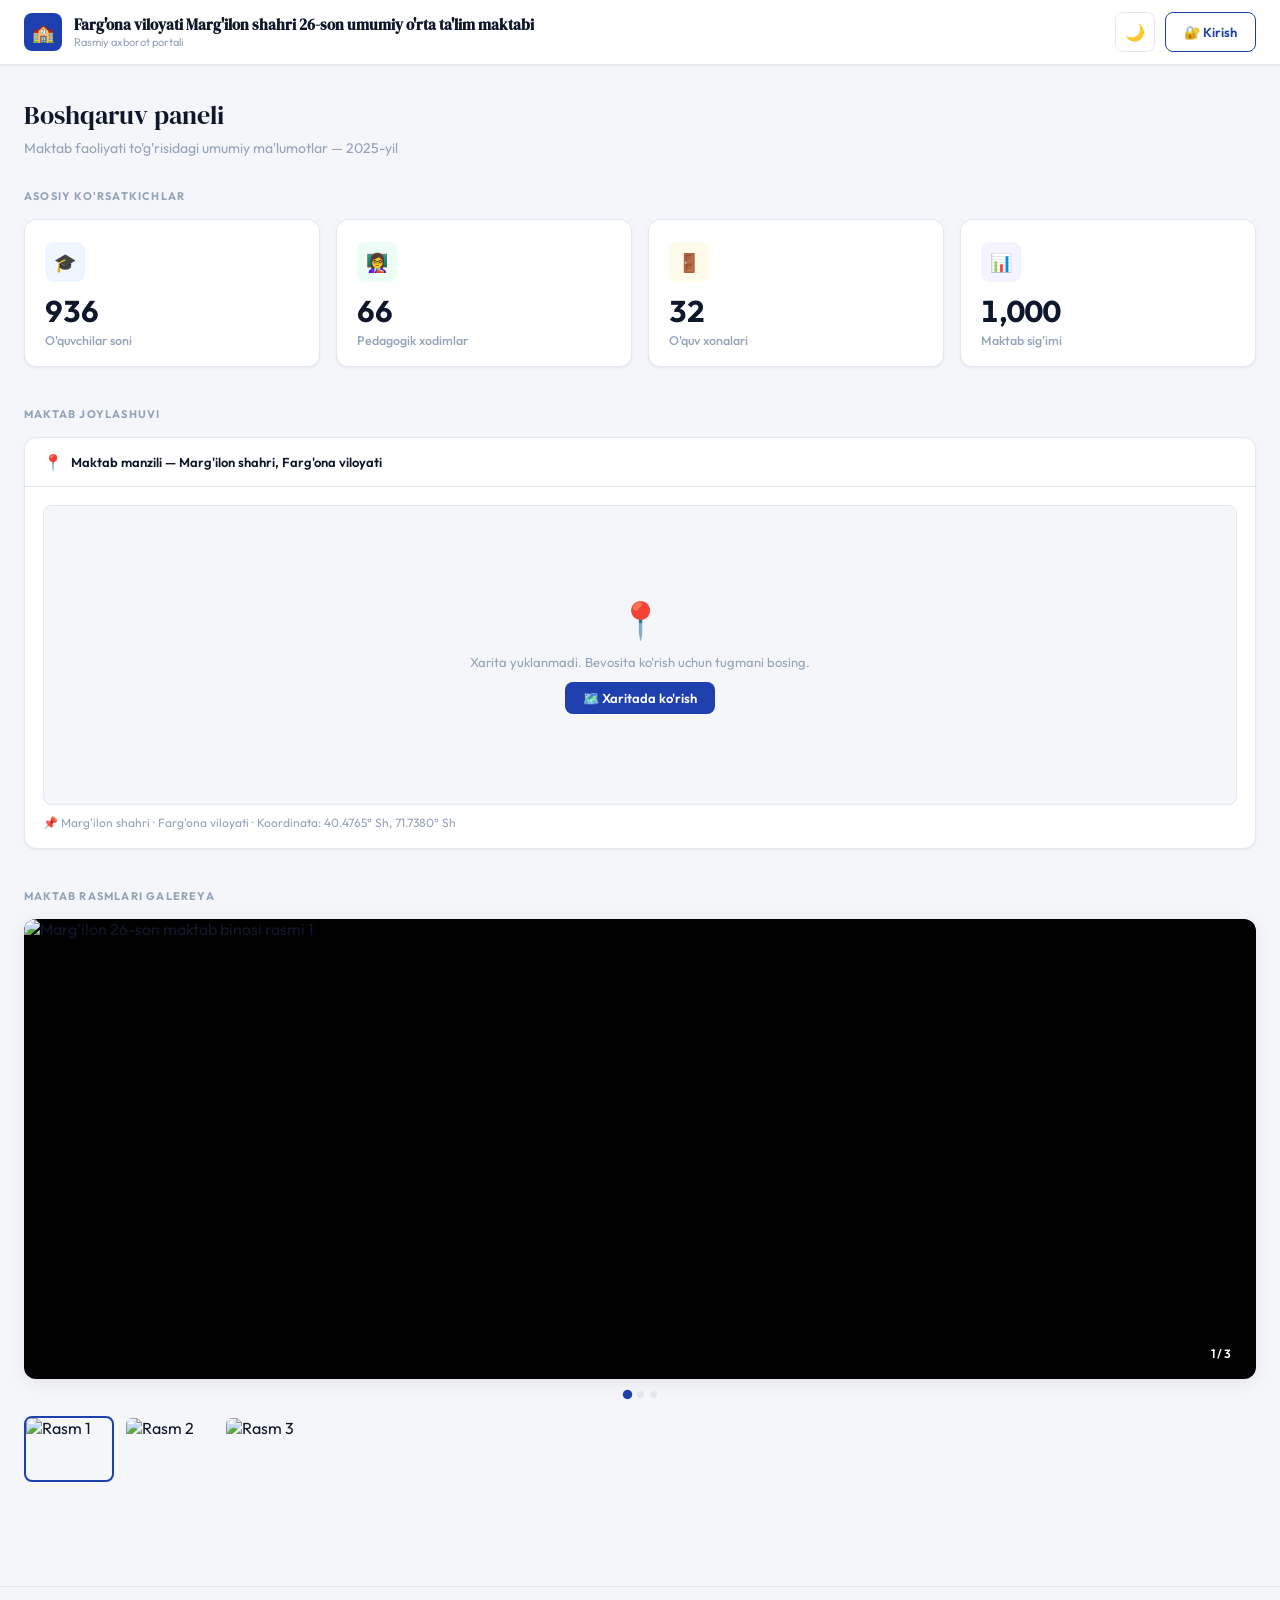
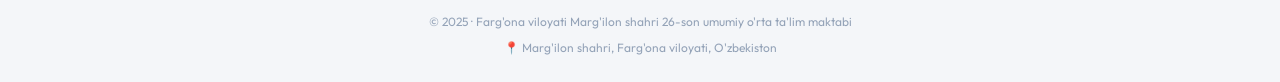
==== index.html @ 40fbe664 "Add files via upload" ====
<!DOCTYPE html>
<html lang="uz" data-theme="light">
<head>
  <meta charset="UTF-8" />
  <meta name="viewport" content="width=device-width, initial-scale=1.0" />

  <!-- ═══════════════════════════════════════════
       SEO — ASOSIY META TEGLAR
  ═══════════════════════════════════════════ -->
  <title>Marg'ilon 26-son Maktab | Farg'ona viloyati umumiy o'rta ta'lim maktabi</title>

  <meta name="description"
        content="Farg'ona viloyati Marg'ilon shahri 26-son umumiy o'rta ta'lim maktabining rasmiy veb-sayti. O'quvchilar, o'qituvchilar va maktab haqida to'liq ma'lumot." />

  <meta name="keywords"
        content="Marg'ilon 26-maktab, Farg'ona viloyati maktab, 26-son maktab Marg'ilon, umumiy o'rta ta'lim, Marg'ilon shahri maktab, Farg'ona maktab, O'zbekiston maktab" />

  <meta name="robots" content="index, follow" />
  <meta name="author" content="26-son Umumiy o'rta ta'lim maktabi, Marg'ilon" />
  <meta name="language" content="Uzbek" />
  <meta name="revisit-after" content="7 days" />

  <!-- Canonical URL — o'zingizning domeningizni yozing -->
  <link rel="canonical" href="https://maktab26margilan.uz/" />

  <!-- ═══════════════════════════════════════════
       OPEN GRAPH (Facebook, Telegram, WhatsApp)
  ═══════════════════════════════════════════ -->
  <meta property="og:type"        content="website" />
  <meta property="og:url"         content="https://maktab26margilan.uz/" />
  <meta property="og:title"       content="Marg'ilon 26-son Maktab — Rasmiy sayt" />
  <meta property="og:description" content="Farg'ona viloyati Marg'ilon shahri 26-son umumiy o'rta ta'lim maktabining rasmiy veb-sayti." />
  <meta property="og:locale"      content="uz_UZ" />
  <meta property="og:site_name"   content="26-son Maktab Marg'ilon" />

  <!-- ═══════════════════════════════════════════
       GOOGLE STRUCTURED DATA (JSON-LD)
       Google bu ma'lumotlarni qidiruv natijalarida ko'rsatadi
  ═══════════════════════════════════════════ -->
  <script type="application/ld+json">
  {
    "@context": "https://schema.org",
    "@type": "School",
    "name": "Farg'ona viloyati Marg'ilon shahri 26-son umumiy o'rta ta'lim maktabi",
    "alternateName": "Marg'ilon 26-maktab",
    "description": "Farg'ona viloyati Marg'ilon shahridagi 26-son umumiy o'rta ta'lim maktabi. Sifatli ta'lim va zamonaviy o'quv muhiti.",
    "url": "https://maktab26margilan.uz/",
    "telephone": "",
    "address": {
      "@type": "PostalAddress",
      "streetAddress": "Marg'ilon shahri",
      "addressLocality": "Marg'ilon",
      "addressRegion": "Farg'ona viloyati",
      "addressCountry": "UZ"
    },
    "geo": {
      "@type": "GeoCoordinates",
      "latitude": 40.4765,
      "longitude": 71.7380
    },
    "openingHours": "Mo-Sa 08:00-17:00",
    "inLanguage": "uz",
    "foundingDate": "1990",
    "areaServed": "Marg'ilon shahri, Farg'ona viloyati",
    "educationalLevel": "Umumiy o'rta ta'lim"
  }
  </script>

  <!-- ═══════════════════════════════════════════
       FAVICON
  ═══════════════════════════════════════════ -->
  <link rel="icon" type="image/svg+xml"
        href="data:image/svg+xml,<svg xmlns='http://www.w3.org/2000/svg' viewBox='0 0 100 100'><text y='.9em' font-size='90'>🏫</text></svg>" />

  <!-- Google Fonts -->
  <link rel="preconnect" href="https://fonts.googleapis.com" />
  <link rel="preconnect" href="https://fonts.gstatic.com" crossorigin />
  <link href="https://fonts.googleapis.com/css2?family=DM+Serif+Display:ital@0;1&family=Outfit:wght@300;400;500;600;700&display=swap" rel="stylesheet" />

  <!-- Leaflet CSS -->
  <link rel="stylesheet" href="https://cdnjs.cloudflare.com/ajax/libs/leaflet/1.9.4/leaflet.min.css" />

  <style>
    :root {
      --bg-primary:   #f4f6f9;
      --bg-card:      #ffffff;
      --bg-header:    #ffffff;
      --border:       #e2e8f0;
      --text-primary: #0f172a;
      --text-muted:   #94a3b8;
      --accent:       #1e40af;
      --accent-soft:  #dbeafe;
      --accent-hover: #1d3a9e;
      --danger:       #dc2626;
      --shadow-sm:    0 1px 3px rgba(0,0,0,.06);
      --shadow-md:    0 4px 16px rgba(0,0,0,.08);
      --shadow-lg:    0 10px 32px rgba(0,0,0,.14);
      --radius:       12px;
      --radius-sm:    8px;
      --tr:           .22s cubic-bezier(.4,0,.2,1);
    }
    [data-theme="dark"] {
      --bg-primary:   #0b0f1a;
      --bg-card:      #1a2236;
      --bg-header:    #111827;
      --border:       #1e2d45;
      --text-primary: #e8edf5;
      --text-muted:   #4b5a73;
      --accent:       #3b82f6;
      --accent-soft:  #1e3a5f;
      --accent-hover: #60a5fa;
      --shadow-sm:    0 1px 3px rgba(0,0,0,.3);
      --shadow-md:    0 4px 16px rgba(0,0,0,.4);
      --shadow-lg:    0 10px 32px rgba(0,0,0,.55);
    }

    *, *::before, *::after { box-sizing: border-box; margin: 0; padding: 0; }
    html { scroll-behavior: smooth; }
    body {
      font-family: 'Outfit', sans-serif;
      background: var(--bg-primary);
      color: var(--text-primary);
      min-height: 100vh;
      transition: background var(--tr), color var(--tr);
    }

    /* HEADER */
    header {
      position: sticky; top: 0; z-index: 300;
      background: var(--bg-header);
      border-bottom: 1px solid var(--border);
      box-shadow: var(--shadow-sm);
      transition: background var(--tr), border-color var(--tr);
    }
    .header-inner {
      max-width: 1300px; margin: 0 auto;
      padding: 0 24px; height: 64px;
      display: flex; align-items: center; justify-content: space-between; gap: 16px;
    }
    .school-brand { display: flex; align-items: center; gap: 12px; flex: 1; min-width: 0; }
    .brand-icon {
      width: 38px; height: 38px; background: var(--accent);
      border-radius: var(--radius-sm); display: grid; place-items: center;
      flex-shrink: 0; font-size: 18px;
    }
    .brand-title {
      font-family: 'DM Serif Display', serif; font-size: 15px;
      white-space: nowrap; overflow: hidden; text-overflow: ellipsis; line-height: 1.3;
    }
    .brand-sub { font-size: 11px; color: var(--text-muted); }
    .header-actions { display: flex; align-items: center; gap: 10px; flex-shrink: 0; }

    .btn-theme {
      width: 40px; height: 40px; border-radius: var(--radius-sm);
      border: 1px solid var(--border); background: var(--bg-card);
      color: var(--text-muted); cursor: pointer;
      display: grid; place-items: center; font-size: 16px; transition: all var(--tr);
    }
    .btn-theme:hover { background: var(--accent-soft); color: var(--accent); border-color: var(--accent); }
    .btn-login {
      padding: 0 18px; height: 40px; border-radius: var(--radius-sm);
      border: 1px solid var(--accent); background: transparent; color: var(--accent);
      font-family: 'Outfit', sans-serif; font-size: 13px; font-weight: 600;
      cursor: pointer; transition: all var(--tr);
    }
    .btn-login:hover { background: var(--accent); color: #fff; }
    .btn-logout {
      padding: 0 16px; height: 40px; border-radius: var(--radius-sm);
      border: 1px solid var(--danger); background: transparent; color: var(--danger);
      font-family: 'Outfit', sans-serif; font-size: 13px; font-weight: 600;
      cursor: pointer; transition: all var(--tr);
    }
    .btn-logout:hover { background: var(--danger); color: #fff; }

    /* MAIN */
    main { max-width: 1300px; margin: 0 auto; padding: 32px 24px 64px; }

    /* SEO uchun muhim — semantik sarlavha */
    .page-header { margin-bottom: 32px; }
    .page-title {
      font-family: 'DM Serif Display', serif; font-size: 26px;
      font-weight: 400; margin-bottom: 6px;
    }
    .page-desc { font-size: 14px; color: var(--text-muted); }

    .section-label {
      font-size: 11px; font-weight: 700; letter-spacing: 1.2px;
      text-transform: uppercase; color: var(--text-muted); margin-bottom: 16px;
    }

    /* STATISTIKA */
    .stats-grid {
      display: grid; grid-template-columns: repeat(4, 1fr);
      gap: 16px; margin-bottom: 40px;
    }
    @media (max-width: 900px) { .stats-grid { grid-template-columns: repeat(2,1fr); } }
    @media (max-width: 500px) { .stats-grid { grid-template-columns: 1fr; } }

    .stat-card {
      background: var(--bg-card); border: 1px solid var(--border);
      border-radius: var(--radius); padding: 22px 20px 18px;
      position: relative; overflow: hidden;
      transition: box-shadow var(--tr), transform var(--tr), border-color var(--tr);
      box-shadow: var(--shadow-sm); animation: fadeUp .4s ease both;
    }
    .stat-card:nth-child(1){animation-delay:.05s}
    .stat-card:nth-child(2){animation-delay:.10s}
    .stat-card:nth-child(3){animation-delay:.15s}
    .stat-card:nth-child(4){animation-delay:.20s}
    .stat-card::before {
      content:''; position:absolute; top:0;left:0;right:0; height:3px;
      background:var(--card-accent,var(--accent));
      border-radius:var(--radius) var(--radius) 0 0;
      transform:scaleX(0); transform-origin:left; transition:transform var(--tr);
    }
    .stat-card:hover { box-shadow:var(--shadow-md); transform:translateY(-2px); border-color:var(--card-accent,var(--accent)); }
    .stat-card:hover::before { transform:scaleX(1); }
    .stat-card.blue   {--card-accent:#3b82f6}
    .stat-card.green  {--card-accent:#10b981}
    .stat-card.amber  {--card-accent:#f59e0b}
    .stat-card.purple {--card-accent:#8b5cf6}
    .stat-icon { width:40px;height:40px;border-radius:var(--radius-sm);display:grid;place-items:center;font-size:18px;margin-bottom:14px;transition:transform var(--tr); }
    .stat-card:hover .stat-icon { transform:scale(1.1); }
    .stat-card.blue   .stat-icon {background:#eff6ff;color:#3b82f6}
    .stat-card.green  .stat-icon {background:#ecfdf5;color:#10b981}
    .stat-card.amber  .stat-icon {background:#fffbeb;color:#f59e0b}
    .stat-card.purple .stat-icon {background:#f5f3ff;color:#8b5cf6}
    [data-theme="dark"] .stat-card.blue   .stat-icon {background:#1e3a5f;color:#60a5fa}
    [data-theme="dark"] .stat-card.green  .stat-icon {background:#064e3b;color:#34d399}
    [data-theme="dark"] .stat-card.amber  .stat-icon {background:#451a03;color:#fcd34d}
    [data-theme="dark"] .stat-card.purple .stat-icon {background:#3b0764;color:#c4b5fd}
    .stat-value { font-size:30px;font-weight:700;line-height:1;margin-bottom:6px;font-variant-numeric:tabular-nums; }
    .stat-label { font-size:12.5px;color:var(--text-muted);font-weight:500; }

    /* XARITA */
    .map-panel {
      background:var(--bg-card);border:1px solid var(--border);
      border-radius:var(--radius);box-shadow:var(--shadow-sm);
      overflow:hidden;margin-bottom:40px;transition:box-shadow var(--tr);
    }
    .map-panel:hover { box-shadow:var(--shadow-md); }
    .panel-head { padding:14px 18px;border-bottom:1px solid var(--border);display:flex;align-items:center;gap:8px; }
    .panel-head-title { font-size:13px;font-weight:600; }
    .panel-body { padding:18px; }
    #map { width:100%;height:300px;border-radius:var(--radius-sm);background:var(--bg-primary); }
    .map-fallback {
      width:100%;height:300px;border-radius:var(--radius-sm);
      background:var(--bg-primary);border:1px solid var(--border);
      display:flex;flex-direction:column;align-items:center;justify-content:center;gap:12px;color:var(--text-muted);
    }
    .map-fallback .ico { font-size:36px; }
    .map-fallback p { font-size:13px;text-align:center; }
    .map-fallback a {
      display:inline-flex;align-items:center;gap:6px;padding:8px 18px;
      border-radius:var(--radius-sm);background:var(--accent);color:#fff;
      font-size:13px;font-weight:600;text-decoration:none;transition:all var(--tr);
    }
    .map-fallback a:hover { background:var(--accent-hover);transform:translateY(-1px); }
    .map-info { margin-top:10px;font-size:12px;color:var(--text-muted); }

    /* GALEREYA */
    .gallery-section { margin-bottom:40px; }
    .no-image-state {
      height:280px;display:flex;flex-direction:column;align-items:center;
      justify-content:center;gap:12px;color:var(--text-muted);
      background:var(--bg-card);border:2px dashed var(--border);border-radius:var(--radius);
    }
    .no-image-state .ico { font-size:40px; }
    .no-image-state p { font-size:14px;text-align:center;padding:0 20px; }
    .slider-wrap {
      position:relative;width:100%;background:#000;
      border-radius:var(--radius);overflow:hidden;box-shadow:var(--shadow-md);
    }
    .slider-track { display:flex;transition:transform .45s cubic-bezier(.4,0,.2,1);will-change:transform; }
    .slide { min-width:100%; }
    .slide img { width:100%;height:460px;object-fit:cover;display:block;user-select:none;pointer-events:none; }
    @media (max-width:700px) { .slide img { height:240px; } }
    .slider-btn {
      position:absolute;top:50%;transform:translateY(-50%);
      width:46px;height:46px;border-radius:50%;
      background:rgba(0,0,0,.45);backdrop-filter:blur(6px);
      border:1.5px solid rgba(255,255,255,.2);color:#fff;font-size:20px;
      cursor:pointer;display:grid;place-items:center;
      transition:all var(--tr);z-index:10;opacity:0;pointer-events:none;
    }
    .slider-wrap:hover .slider-btn { opacity:1;pointer-events:all; }
    .slider-btn:hover { background:rgba(0,0,0,.72);border-color:rgba(255,255,255,.45); }
    .slider-btn.prev { left:14px; }
    .slider-btn.next { right:14px; }
    .slide-counter {
      position:absolute;bottom:14px;right:14px;
      background:rgba(0,0,0,.52);backdrop-filter:blur(4px);
      color:#fff;font-size:12px;font-weight:600;padding:4px 11px;border-radius:20px;
    }
    .slider-dots { display:flex;justify-content:center;gap:6px;padding:12px 0 6px; }
    .dot { width:7px;height:7px;border-radius:50%;background:var(--border);cursor:pointer;border:none;transition:all var(--tr); }
    .dot.active { background:var(--accent);transform:scale(1.35); }
    .thumbs-row { display:flex;gap:10px;margin-top:12px;flex-wrap:wrap; }
    .thumb-item {
      position:relative;width:90px;height:66px;border-radius:var(--radius-sm);
      overflow:hidden;cursor:pointer;border:2.5px solid transparent;flex-shrink:0;
      transition:border-color var(--tr),transform var(--tr),box-shadow var(--tr);
    }
    .thumb-item:hover { transform:translateY(-2px);box-shadow:var(--shadow-md); }
    .thumb-item.active { border-color:var(--accent); }
    .thumb-item img { width:100%;height:100%;object-fit:cover;display:block; }

    /* ADMIN */
    #admin-section { display:none; }
    #admin-section.visible { display:block; }
    .admin-panel {
      background:var(--bg-card);border:1px solid var(--border);
      border-radius:var(--radius);box-shadow:var(--shadow-sm);overflow:hidden;
    }
    .admin-panel-head {
      padding:16px 22px;border-bottom:1px solid var(--border);
      display:flex;align-items:center;gap:12px;background:var(--accent-soft);
    }
    .admin-badge {
      font-size:11px;font-weight:700;letter-spacing:.8px;text-transform:uppercase;
      color:var(--accent);border:1.5px solid var(--accent);border-radius:20px;padding:2px 10px;
    }
    .admin-body { padding:26px 22px; }
    .admin-grid { display:grid;grid-template-columns:repeat(2,1fr);gap:16px;margin-bottom:28px; }
    @media (max-width:600px) { .admin-grid { grid-template-columns:1fr; } }
    .form-label { display:block;font-size:12px;font-weight:600;color:var(--text-muted);margin-bottom:6px; }
    .form-input {
      width:100%;padding:10px 14px;background:var(--bg-primary);
      border:1.5px solid var(--border);border-radius:var(--radius-sm);
      color:var(--text-primary);font-family:'Outfit',sans-serif;font-size:14px;
      outline:none;transition:border-color var(--tr),box-shadow var(--tr);
    }
    .form-input:focus { border-color:var(--accent);box-shadow:0 0 0 3px rgba(59,130,246,.12); }
    .upload-zone {
      border:2px dashed var(--border);border-radius:var(--radius-sm);
      padding:22px;text-align:center;cursor:pointer;
      transition:all var(--tr);position:relative;background:var(--bg-primary);margin-bottom:16px;
    }
    .upload-zone:hover { border-color:var(--accent);background:var(--accent-soft); }
    .upload-zone input[type="file"] { position:absolute;inset:0;opacity:0;cursor:pointer; }
    .upload-zone .ico { font-size:26px;display:block;margin-bottom:6px; }
    .upload-zone p { font-size:13px;color:var(--text-muted); }
    .upload-zone strong { color:var(--accent); }
    .img-count-badge {
      display:inline-flex;align-items:center;gap:6px;font-size:12px;color:var(--text-muted);
      background:var(--bg-primary);border:1px solid var(--border);border-radius:20px;
      padding:4px 12px;margin-bottom:14px;
    }
    .admin-gallery-grid { display:flex;gap:10px;flex-wrap:wrap;margin-bottom:20px; }
    .admin-thumb {
      position:relative;width:100px;height:74px;border-radius:var(--radius-sm);
      overflow:hidden;border:1.5px solid var(--border);transition:border-color var(--tr);
    }
    .admin-thumb:hover { border-color:var(--danger); }
    .admin-thumb img { width:100%;height:100%;object-fit:cover;display:block; }
    .admin-del-btn {
      position:absolute;top:4px;right:4px;width:22px;height:22px;border-radius:50%;
      background:rgba(220,38,38,.9);color:#fff;border:none;font-size:11px;font-weight:700;
      cursor:pointer;display:grid;place-items:center;opacity:0;transition:all var(--tr);
    }
    .admin-thumb:hover .admin-del-btn { opacity:1; }
    .admin-del-btn:hover { background:#b91c1c;transform:scale(1.1); }
    .btn-save {
      padding:11px 26px;background:var(--accent);color:#fff;border:none;
      border-radius:var(--radius-sm);font-family:'Outfit',sans-serif;font-size:13.5px;
      font-weight:600;cursor:pointer;transition:all var(--tr);
      display:inline-flex;align-items:center;gap:8px;
    }
    .btn-save:hover { background:var(--accent-hover);transform:translateY(-1px);box-shadow:0 4px 12px rgba(30,64,175,.3); }

    /* MODAL */
    .modal-overlay {
      position:fixed;inset:0;background:rgba(0,0,0,.55);
      backdrop-filter:blur(4px);z-index:500;
      display:flex;align-items:center;justify-content:center;
      opacity:0;pointer-events:none;transition:opacity var(--tr);
    }
    .modal-overlay.active { opacity:1;pointer-events:all; }
    .modal {
      background:var(--bg-card);border:1px solid var(--border);border-radius:16px;
      padding:32px;width:100%;max-width:380px;margin:16px;
      box-shadow:var(--shadow-lg);position:relative;
      transform:translateY(20px) scale(.97);transition:transform var(--tr);
    }
    .modal-overlay.active .modal { transform:translateY(0) scale(1); }
    .modal-icon { width:52px;height:52px;background:var(--accent-soft);border-radius:14px;display:grid;place-items:center;font-size:24px;margin:0 auto 18px; }
    .modal-title { font-family:'DM Serif Display',serif;font-size:22px;text-align:center;margin-bottom:5px; }
    .modal-sub { font-size:13px;color:var(--text-muted);text-align:center;margin-bottom:22px; }
    .modal-fg { margin-bottom:16px; }
    .error-msg { font-size:12px;color:var(--danger);margin-top:4px;display:none; }
    .error-msg.show { display:block; }
    .btn-primary {
      width:100%;padding:12px;background:var(--accent);color:#fff;border:none;
      border-radius:var(--radius-sm);font-family:'Outfit',sans-serif;font-size:14px;
      font-weight:600;cursor:pointer;transition:all var(--tr);
    }
    .btn-primary:hover { background:var(--accent-hover);transform:translateY(-1px); }
    .btn-close-modal {
      position:absolute;top:14px;right:14px;width:30px;height:30px;border-radius:50%;
      border:1px solid var(--border);background:var(--bg-card);
      color:var(--text-muted);cursor:pointer;display:grid;place-items:center;font-size:13px;transition:all var(--tr);
    }
    .btn-close-modal:hover { color:var(--text-primary); }

    /* TOAST */
    .toast {
      position:fixed;bottom:26px;right:26px;background:var(--accent);color:#fff;
      padding:12px 20px;border-radius:10px;font-size:13.5px;font-weight:500;
      box-shadow:var(--shadow-lg);z-index:999;opacity:0;transform:translateY(14px);
      transition:all var(--tr);pointer-events:none;
    }
    .toast.show { opacity:1;transform:translateY(0); }

    /* FOOTER */
    footer {
      border-top:1px solid var(--border);padding:24px;
      text-align:center;font-size:12px;color:var(--text-muted);
      line-height:1.8;
    }
    footer address { font-style:normal;margin-top:4px; }

    .hidden { display:none !important; }
    @keyframes fadeUp { from{opacity:0;transform:translateY(16px)} to{opacity:1;transform:translateY(0)} }
  </style>
</head>

<!-- ═══════════════════════════════════════════════════
     BODY — Semantik HTML teglar (Google uchun muhim)
═══════════════════════════════════════════════════ -->
<body>

<!-- HEADER -->
<header role="banner">
  <div class="header-inner">
    <div class="school-brand">
      <div class="brand-icon" aria-hidden="true">🏫</div>
      <div>
        <h1 class="brand-title">Farg'ona viloyati Marg'ilon shahri 26-son umumiy o'rta ta'lim maktabi</h1>
        <p class="brand-sub">Rasmiy axborot portali</p>
      </div>
    </div>
    <div class="header-actions">
      <button class="btn-theme" id="themeBtn" aria-label="Mavzuni o'zgartirish">🌙</button>
      <button class="btn-login"  id="loginBtn" aria-label="Admin kirish">🔐 Kirish</button>
      <button class="btn-logout hidden" id="logoutBtn">Chiqish</button>
    </div>
  </div>
</header>

<!-- ASOSIY MAZMUN -->
<main role="main">

  <!-- Sarlavha -->
  <div class="page-header">
    <h2 class="page-title">Boshqaruv paneli</h2>
    <p class="page-desc">Maktab faoliyati to'g'risidagi umumiy ma'lumotlar — 2025-yil</p>
  </div>

  <!-- STATISTIKA -->
  <section aria-label="Maktab ko'rsatkichlari">
    <p class="section-label">Asosiy ko'rsatkichlar</p>
    <div class="stats-grid">
      <article class="stat-card blue">
        <div class="stat-icon" aria-hidden="true">🎓</div>
        <div class="stat-value" id="val-students">0</div>
        <p class="stat-label">O'quvchilar soni</p>
      </article>
      <article class="stat-card green">
        <div class="stat-icon" aria-hidden="true">👩‍🏫</div>
        <div class="stat-value" id="val-staff">0</div>
        <p class="stat-label">Pedagogik xodimlar</p>
      </article>
      <article class="stat-card amber">
        <div class="stat-icon" aria-hidden="true">🚪</div>
        <div class="stat-value" id="val-rooms">0</div>
        <p class="stat-label">O'quv xonalari</p>
      </article>
      <article class="stat-card purple">
        <div class="stat-icon" aria-hidden="true">📊</div>
        <div class="stat-value" id="val-capacity">0</div>
        <p class="stat-label">Maktab sig'imi</p>
      </article>
    </div>
  </section>

  <!-- JOYLASHUV -->
  <section aria-label="Maktab joylashuvi">
    <p class="section-label">Maktab joylashuvi</p>
    <div class="map-panel">
      <div class="panel-head">
        <span aria-hidden="true">📍</span>
        <h3 class="panel-head-title">Maktab manzili — Marg'ilon shahri, Farg'ona viloyati</h3>
      </div>
      <div class="panel-body">
        <div id="map" role="img" aria-label="Maktab joylashuvining xaritasi"></div>
        <div class="map-fallback hidden" id="mapFallback">
          <span class="ico" aria-hidden="true">📍</span>
          <p>Xarita yuklanmadi. Bevosita ko'rish uchun tugmani bosing.</p>
          <a href="https://www.openstreetmap.org/?mlat=40.4765&mlon=71.7380&zoom=15"
             target="_blank" rel="noopener noreferrer">🗺️ Xaritada ko'rish</a>
        </div>
        <p class="map-info">
          📌 Marg'ilon shahri · Farg'ona viloyati · Koordinata: 40.4765° Sh, 71.7380° Sh
        </p>
      </div>
    </div>
  </section>

  <!-- GALEREYA -->
  <section aria-label="Maktab rasmlari galereya">
    <p class="section-label">Maktab rasmlari galereya</p>
    <div class="gallery-section">
      <div class="no-image-state" id="noImageState">
        <span class="ico" aria-hidden="true">🖼️</span>
        <p>Rasmlar hali yuklanmagan.<br>Admin kirishi orqali rasm qo'shishingiz mumkin.</p>
      </div>
      <div class="slider-wrap hidden" id="sliderWrap">
        <div class="slider-track" id="sliderTrack" role="list"></div>
        <button class="slider-btn prev" id="slidePrev" aria-label="Oldingi rasm">&#8592;</button>
        <button class="slider-btn next" id="slideNext" aria-label="Keyingi rasm">&#8594;</button>
        <div class="slide-counter" id="slideCounter" aria-live="polite">1 / 1</div>
      </div>
      <div class="slider-dots hidden" id="sliderDots" role="tablist"></div>
      <div class="thumbs-row hidden" id="thumbsRow"></div>
    </div>
  </section>

  <!-- ADMIN PANEL -->
  <div id="admin-section">
    <div class="admin-panel">
      <div class="admin-panel-head">
        <span class="admin-badge">Admin</span>
        <span style="font-size:15px;font-weight:600;">Ma'lumotlarni tahrirlash</span>
      </div>
      <div class="admin-body">
        <p class="section-label">Ko'rsatkichlarni yangilash</p>
        <div class="admin-grid">
          <div>
            <label class="form-label" for="inp-students">O'quvchilar soni</label>
            <input class="form-input" type="number" id="inp-students" min="0" placeholder="Masalan: 850" />
          </div>
          <div>
            <label class="form-label" for="inp-staff">Pedagogik xodimlar soni</label>
            <input class="form-input" type="number" id="inp-staff" min="0" placeholder="Masalan: 60" />
          </div>
          <div>
            <label class="form-label" for="inp-rooms">O'quv xonalari soni</label>
            <input class="form-input" type="number" id="inp-rooms" min="0" placeholder="Masalan: 32" />
          </div>
          <div>
            <label class="form-label" for="inp-capacity">Maktab sig'imi</label>
            <input class="form-input" type="number" id="inp-capacity" min="0" placeholder="Masalan: 1200" />
          </div>
        </div>
        <p class="section-label">Rasmlar galereya boshqaruvi</p>
        <div class="img-count-badge" id="imgCountBadge">🖼️ 0 ta rasm mavjud</div>
        <div class="upload-zone">
          <input type="file" accept="image/*" multiple id="imgUpload"
                 aria-label="Rasm fayllarini tanlang" />
          <span class="ico" aria-hidden="true">⬆️</span>
          <p><strong>Rasmlarni tanlash uchun bosing</strong></p>
          <p>Bir vaqtda bir nechta rasm yuklash mumkin · JPG, PNG, WEBP</p>
        </div>
        <div class="admin-gallery-grid hidden" id="adminGallery"></div>
        <button class="btn-save" id="saveBtn">💾 Ko'rsatkichlarni saqlash</button>
      </div>
    </div>
  </div>

</main>

<!-- FOOTER — Google uchun kontakt ma'lumotlari muhim -->
<footer role="contentinfo">
  <p>© 2025 · Farg'ona viloyati Marg'ilon shahri 26-son umumiy o'rta ta'lim maktabi</p>
  <address>
    📍 Marg'ilon shahri, Farg'ona viloyati, O'zbekiston
  </address>
</footer>

<!-- LOGIN MODAL -->
<div class="modal-overlay" id="loginModal" role="dialog" aria-modal="true" aria-label="Admin kirish">
  <div class="modal">
    <button class="btn-close-modal" id="closeModal" aria-label="Yopish">✕</button>
    <div class="modal-icon" aria-hidden="true">🔐</div>
    <h2 class="modal-title">Admin kirish</h2>
    <p class="modal-sub">Boshqaruv paneliga kirish uchun parolni kiriting</p>
    <div class="modal-fg">
      <label class="form-label" for="passwordInput">Parol</label>
      <input class="form-input" type="password" id="passwordInput"
             placeholder="••••••" autocomplete="current-password" />
      <div class="error-msg" id="passError" role="alert">
        Parol noto'g'ri. Qaytadan urinib ko'ring.
      </div>
    </div>
    <button class="btn-primary" id="confirmLogin">Kirish</button>
  </div>
</div>

<div class="toast" id="toast" role="status" aria-live="polite"></div>

<!-- Leaflet JS -->
<script src="https://cdnjs.cloudflare.com/ajax/libs/leaflet/1.9.4/leaflet.min.js"></script>

<script>
/* ================================================================
   SOZLAMALAR
================================================================ */
const SCHOOL_LAT = 40.4765;
const SCHOOL_LNG = 71.7380;
const ADMIN_PASS = '1234';
const STORE_KEY  = 'maktab26_v4';

const DEFAULT_DATA = {
  students: 936, staff: 66, rooms: 32, capacity: 1000,
  images: [
    'https://i.ibb.co/sdQpJkkP/photo-2-2026-02-18-11-37-07.jpg',
    'https://i.ibb.co/JFn1BZ6H/photo-1-2026-02-18-11-37-07.jpg',
    'https://i.ibb.co/60LHCcWr/photo-3-2026-02-18-11-37-07.jpg'
  ]
};

function loadData() {
  try {
    const r = localStorage.getItem(STORE_KEY);
    if (!r) return { ...DEFAULT_DATA };
    const saved = JSON.parse(r);
    // Agar saqlangan rasmlar yo'q bo'lsa, default rasmlar ishlatilsin
    if (!saved.images || saved.images.length === 0) {
      saved.images = DEFAULT_DATA.images;
    }
    return { ...DEFAULT_DATA, ...saved };
  } catch { return { ...DEFAULT_DATA }; }
}
function saveData(d) {
  try { localStorage.setItem(STORE_KEY, JSON.stringify(d)); }
  catch { showToast("⚠️ Xotirada joy yetarli emas. Ba'zi rasmlarni o'chiring."); }
}

/* TOAST */
const toastEl = document.getElementById('toast');
let toastTimer;
function showToast(msg) {
  clearTimeout(toastTimer);
  toastEl.textContent = msg;
  toastEl.classList.add('show');
  toastTimer = setTimeout(() => toastEl.classList.remove('show'), 3200);
}

/* REJIM */
const themeBtn = document.getElementById('themeBtn');
applyTheme(localStorage.getItem('maktab_theme') || 'light');
function applyTheme(t) {
  document.documentElement.setAttribute('data-theme', t);
  themeBtn.textContent = t === 'dark' ? '☀️' : '🌙';
  themeBtn.title = t === 'dark' ? 'Kunduzgi rejim' : 'Tungi rejim';
  localStorage.setItem('maktab_theme', t);
}
themeBtn.addEventListener('click', () => {
  applyTheme(document.documentElement.getAttribute('data-theme') === 'dark' ? 'light' : 'dark');
});

/* STATISTIKA */
function animateNumber(el, target) {
  const dur = 900, start = parseInt(el.textContent) || 0, t0 = performance.now();
  (function step(now) {
    const p = Math.min((now - t0) / dur, 1);
    const e = p === 1 ? 1 : 1 - Math.pow(2, -10 * p);
    el.textContent = Math.round(start + (target - start) * e).toLocaleString('uz-UZ');
    if (p < 1) requestAnimationFrame(step);
  })(performance.now());
}
function renderStats(d) {
  animateNumber(document.getElementById('val-students'), d.students);
  animateNumber(document.getElementById('val-staff'),    d.staff);
  animateNumber(document.getElementById('val-rooms'),    d.rooms);
  animateNumber(document.getElementById('val-capacity'), d.capacity);
}

/* XARITA */
function initMap() {
  if (typeof L === 'undefined') {
    document.getElementById('map').classList.add('hidden');
    document.getElementById('mapFallback').classList.remove('hidden');
    return;
  }
  try {
    const map = L.map('map', {
      center: [SCHOOL_LAT, SCHOOL_LNG], zoom: 15,
      dragging: false, scrollWheelZoom: false, doubleClickZoom: false,
      touchZoom: false, boxZoom: false, keyboard: false, zoomControl: false
    });
    L.tileLayer('https://{s}.tile.openstreetmap.org/{z}/{x}/{y}.png', {
      attribution: '© OpenStreetMap ishtirokchilari'
    }).addTo(map);
    const icon = L.divIcon({
      html: `<div style="background:#1e40af;width:28px;height:28px;border-radius:50% 50% 50% 0;transform:rotate(-45deg);border:3px solid #fff;box-shadow:0 2px 8px rgba(0,0,0,.4);"></div>`,
      className: '', iconSize: [28,28], iconAnchor: [14,28]
    });
    L.marker([SCHOOL_LAT, SCHOOL_LNG], { icon })
      .addTo(map)
      .bindPopup("<b>26-son Maktab</b><br>Marg'ilon shahri, Farg'ona viloyati")
      .openPopup();
  } catch {
    document.getElementById('map').classList.add('hidden');
    document.getElementById('mapFallback').classList.remove('hidden');
  }
}
window.addEventListener('load', initMap);

/* GALEREYA */
let currentSlide = 0;
const noImageState = document.getElementById('noImageState');
const sliderWrap   = document.getElementById('sliderWrap');
const sliderTrack  = document.getElementById('sliderTrack');
const sliderDots   = document.getElementById('sliderDots');
const thumbsRow    = document.getElementById('thumbsRow');
const slideCounter = document.getElementById('slideCounter');

function goToSlide(idx, images) {
  if (!images || !images.length) return;
  currentSlide = ((idx % images.length) + images.length) % images.length;
  sliderTrack.style.transform = `translateX(-${currentSlide * 100}%)`;
  slideCounter.textContent = `${currentSlide + 1} / ${images.length}`;
  document.querySelectorAll('.dot').forEach((d,i) => d.classList.toggle('active', i===currentSlide));
  document.querySelectorAll('.thumb-item').forEach((t,i) => t.classList.toggle('active', i===currentSlide));
}

document.getElementById('slidePrev').addEventListener('click', () => goToSlide(currentSlide - 1, loadData().images));
document.getElementById('slideNext').addEventListener('click', () => goToSlide(currentSlide + 1, loadData().images));
document.addEventListener('keydown', e => {
  const imgs = loadData().images;
  if (e.key === 'ArrowLeft')  goToSlide(currentSlide - 1, imgs);
  if (e.key === 'ArrowRight') goToSlide(currentSlide + 1, imgs);
});
let txStart = 0;
sliderWrap.addEventListener('touchstart', e => { txStart = e.touches[0].clientX; }, { passive: true });
sliderWrap.addEventListener('touchend', e => {
  const dx = e.changedTouches[0].clientX - txStart;
  if (Math.abs(dx) > 50) goToSlide(currentSlide + (dx < 0 ? 1 : -1), loadData().images);
});

function renderGallery(images) {
  if (!images || !images.length) {
    noImageState.classList.remove('hidden');
    sliderWrap.classList.add('hidden');
    sliderDots.classList.add('hidden');
    thumbsRow.classList.add('hidden');
    return;
  }
  noImageState.classList.add('hidden');
  sliderWrap.classList.remove('hidden');
  sliderDots.classList.remove('hidden');
  thumbsRow.classList.remove('hidden');

  sliderTrack.innerHTML = images.map((src, i) =>
    `<div class="slide" role="listitem">
       <img src="${src}"
            alt="Marg'ilon 26-son maktab binosi rasmi ${i+1}"
            loading="lazy"
            onerror="this.onerror=null;this.src='data:image/svg+xml,<svg xmlns=\'http://www.w3.org/2000/svg\' width=\'800\' height=\'460\' viewBox=\'0 0 800 460\'><rect width=\'800\' height=\'460\' fill=\'%231a2236\'/><text x=\'50%25\' y=\'50%25\' dominant-baseline=\'middle\' text-anchor=\'middle\' fill=\'%2394a3b8\' font-size=\'18\'>${i+1}-rasm yuklanmadi</text></svg>';"
       />
     </div>`
  ).join('');

  sliderDots.innerHTML = images.map((_, i) =>
    `<button class="dot${i===currentSlide?' active':''}" data-i="${i}"
             aria-label="${i+1}-rasm" role="tab"></button>`
  ).join('');
  sliderDots.querySelectorAll('.dot').forEach(d =>
    d.addEventListener('click', () => goToSlide(+d.dataset.i, images)));

  thumbsRow.innerHTML = images.map((src, i) =>
    `<div class="thumb-item${i===currentSlide?' active':''}" data-i="${i}">
       <img src="${src}" alt="Rasm ${i+1}" loading="lazy"/>
     </div>`
  ).join('');
  thumbsRow.querySelectorAll('.thumb-item').forEach(t =>
    t.addEventListener('click', () => goToSlide(+t.dataset.i, images)));

  if (currentSlide >= images.length) currentSlide = images.length - 1;
  sliderTrack.style.transform = `translateX(-${currentSlide * 100}%)`;
  slideCounter.textContent = `${currentSlide + 1} / ${images.length}`;
}

/* ADMIN GALEREYA */
const adminGallery  = document.getElementById('adminGallery');
const imgCountBadge = document.getElementById('imgCountBadge');

function renderAdminGallery(images) {
  imgCountBadge.textContent = `🖼️ ${images.length} ta rasm mavjud`;
  if (!images.length) { adminGallery.classList.add('hidden'); return; }
  adminGallery.classList.remove('hidden');
  adminGallery.innerHTML = images.map((src, i) =>
    `<div class="admin-thumb" title="Rasm ${i+1}">
       <img src="${src}" alt="Rasm ${i+1}"/>
       <button class="admin-del-btn" data-i="${i}"
               aria-label="${i+1}-rasmni o'chirish">✕</button>
     </div>`
  ).join('');
  adminGallery.querySelectorAll('.admin-del-btn').forEach(btn => {
    btn.addEventListener('click', () => {
      const idx = +btn.dataset.i;
      const data = loadData();
      data.images.splice(idx, 1);
      if (currentSlide >= data.images.length) currentSlide = Math.max(0, data.images.length - 1);
      saveData(data);
      renderGallery(data.images);
      renderAdminGallery(data.images);
      showToast(`🗑️ ${idx + 1}-rasm o'chirildi`);
    });
  });
}

/* RASM YUKLASH */
document.getElementById('imgUpload').addEventListener('change', function(e) {
  const files = Array.from(e.target.files);
  if (!files.length) return;
  const data = loadData();
  let done = 0;
  files.forEach(file => {
    const reader = new FileReader();
    reader.onload = ev => {
      data.images.push(ev.target.result);
      if (++done === files.length) {
        saveData(data);
        renderGallery(data.images);
        renderAdminGallery(data.images);
        showToast(`✅ ${files.length} ta rasm muvaffaqiyatli yuklandi`);
      }
    };
    reader.readAsDataURL(file);
  });
  this.value = '';
});

/* KO'RSATKICHLARNI SAQLASH */
document.getElementById('saveBtn').addEventListener('click', () => {
  const data = loadData();
  data.students = parseInt(document.getElementById('inp-students').value) || 0;
  data.staff    = parseInt(document.getElementById('inp-staff').value)    || 0;
  data.rooms    = parseInt(document.getElementById('inp-rooms').value)    || 0;
  data.capacity = parseInt(document.getElementById('inp-capacity').value) || 0;
  saveData(data);
  renderStats(data);
  showToast("✅ Ko'rsatkichlar muvaffaqiyatli saqlandi!");
});

/* ADMIN TIZIMI */
let isAdmin = false;
const loginBtn      = document.getElementById('loginBtn');
const logoutBtn     = document.getElementById('logoutBtn');
const loginModal    = document.getElementById('loginModal');
const closeModalBtn = document.getElementById('closeModal');
const passwordInput = document.getElementById('passwordInput');
const confirmLogin  = document.getElementById('confirmLogin');
const passError     = document.getElementById('passError');
const adminSection  = document.getElementById('admin-section');

loginBtn.addEventListener('click', () => {
  loginModal.classList.add('active');
  passwordInput.value = '';
  passwordInput.classList.remove('error');
  passError.classList.remove('show');
  setTimeout(() => passwordInput.focus(), 220);
});
function closeLogin() { loginModal.classList.remove('active'); }
closeModalBtn.addEventListener('click', closeLogin);
loginModal.addEventListener('click', e => { if (e.target === loginModal) closeLogin(); });
passwordInput.addEventListener('keydown', e => { if (e.key === 'Enter') confirmLogin.click(); });

confirmLogin.addEventListener('click', () => {
  if (passwordInput.value.trim() === ADMIN_PASS) {
    isAdmin = true;
    closeLogin();
    loginBtn.classList.add('hidden');
    logoutBtn.classList.remove('hidden');
    adminSection.classList.add('visible');
    adminSection.style.display = 'block';
    const data = loadData();
    document.getElementById('inp-students').value = data.students;
    document.getElementById('inp-staff').value    = data.staff;
    document.getElementById('inp-rooms').value    = data.rooms;
    document.getElementById('inp-capacity').value = data.capacity;
    renderAdminGallery(data.images);
    showToast('✅ Admin sifatida kirdingiz');
  } else {
    passwordInput.classList.add('error');
    passError.classList.add('show');
    passwordInput.value = '';
    passwordInput.focus();
  }
});
logoutBtn.addEventListener('click', () => {
  isAdmin = false;
  loginBtn.classList.remove('hidden');
  logoutBtn.classList.add('hidden');
  adminSection.classList.remove('visible');
  adminSection.style.display = 'none';
  showToast("👋 Tizimdan chiqildi");
});

/* BOSHLANG'ICH */
(function init() {
  const data = loadData();
  renderStats(data);
  renderGallery(data.images);
})();
</script>
</body>
</html>
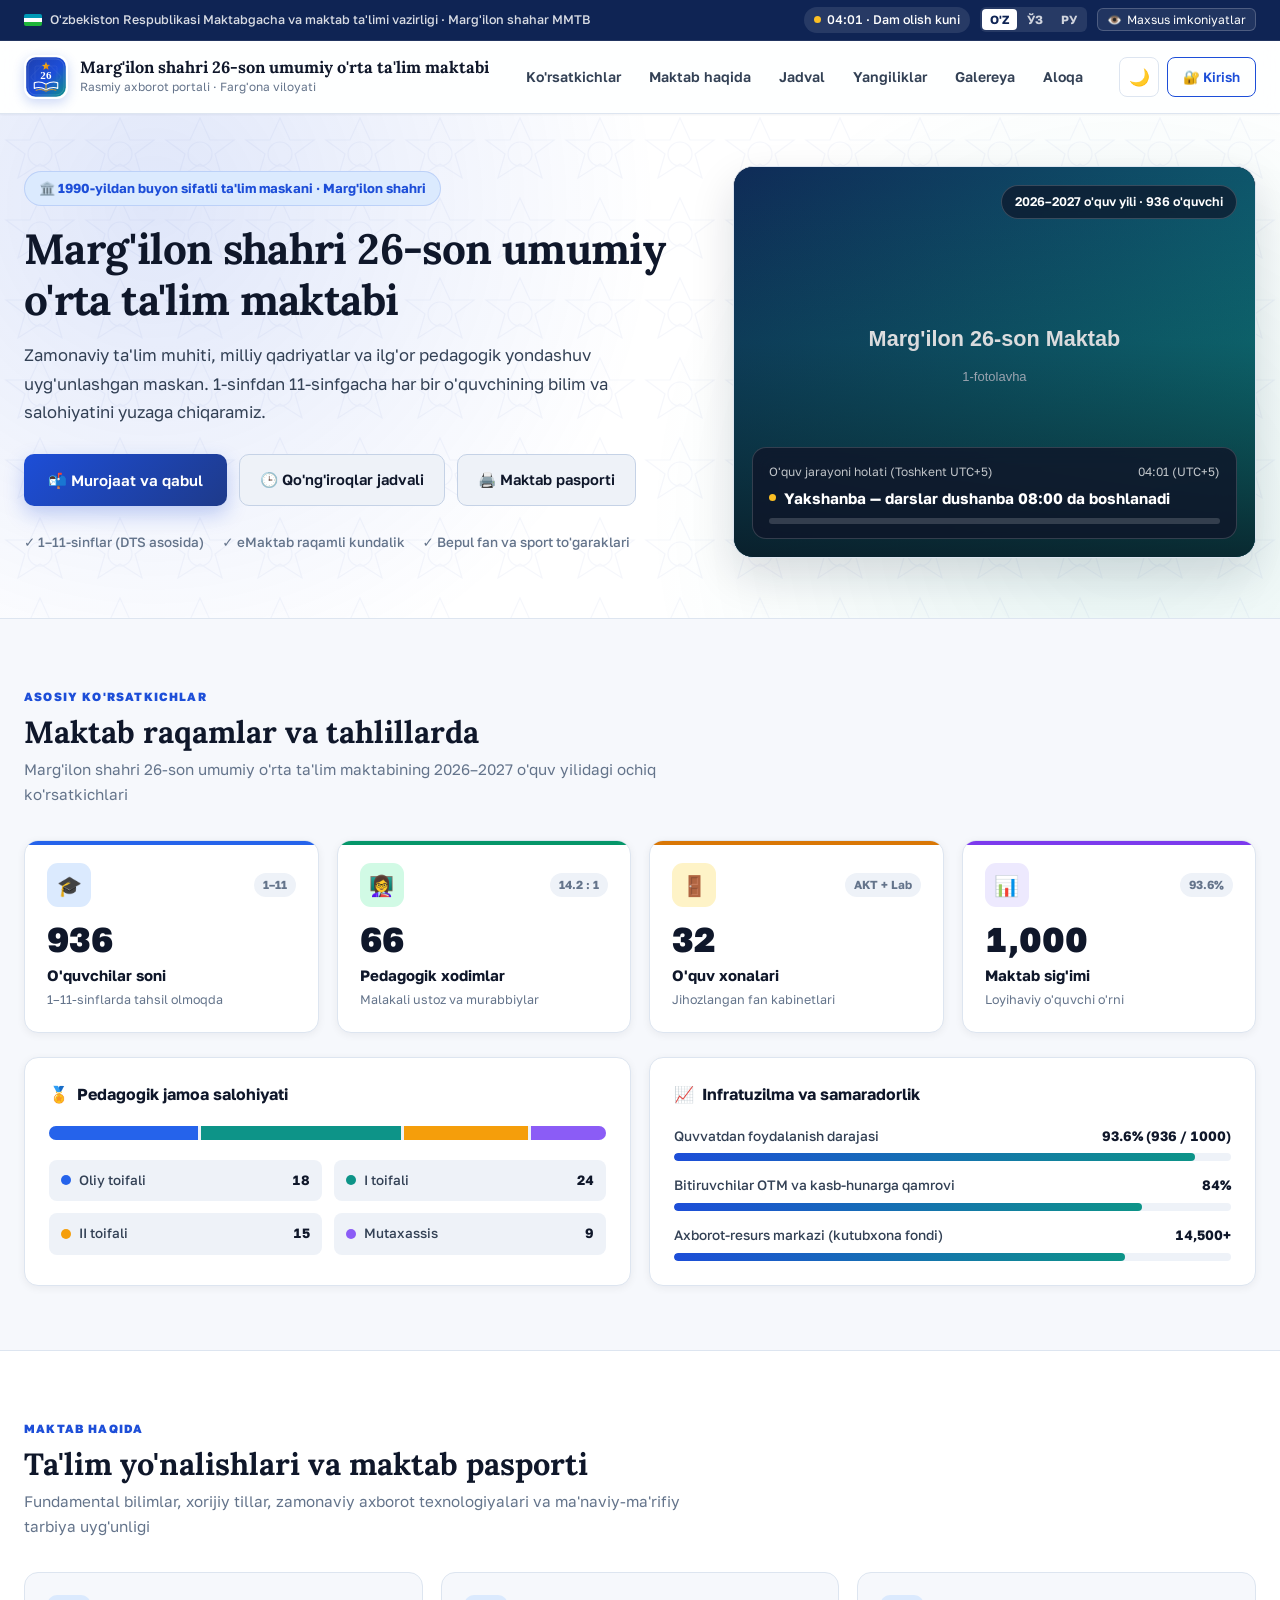
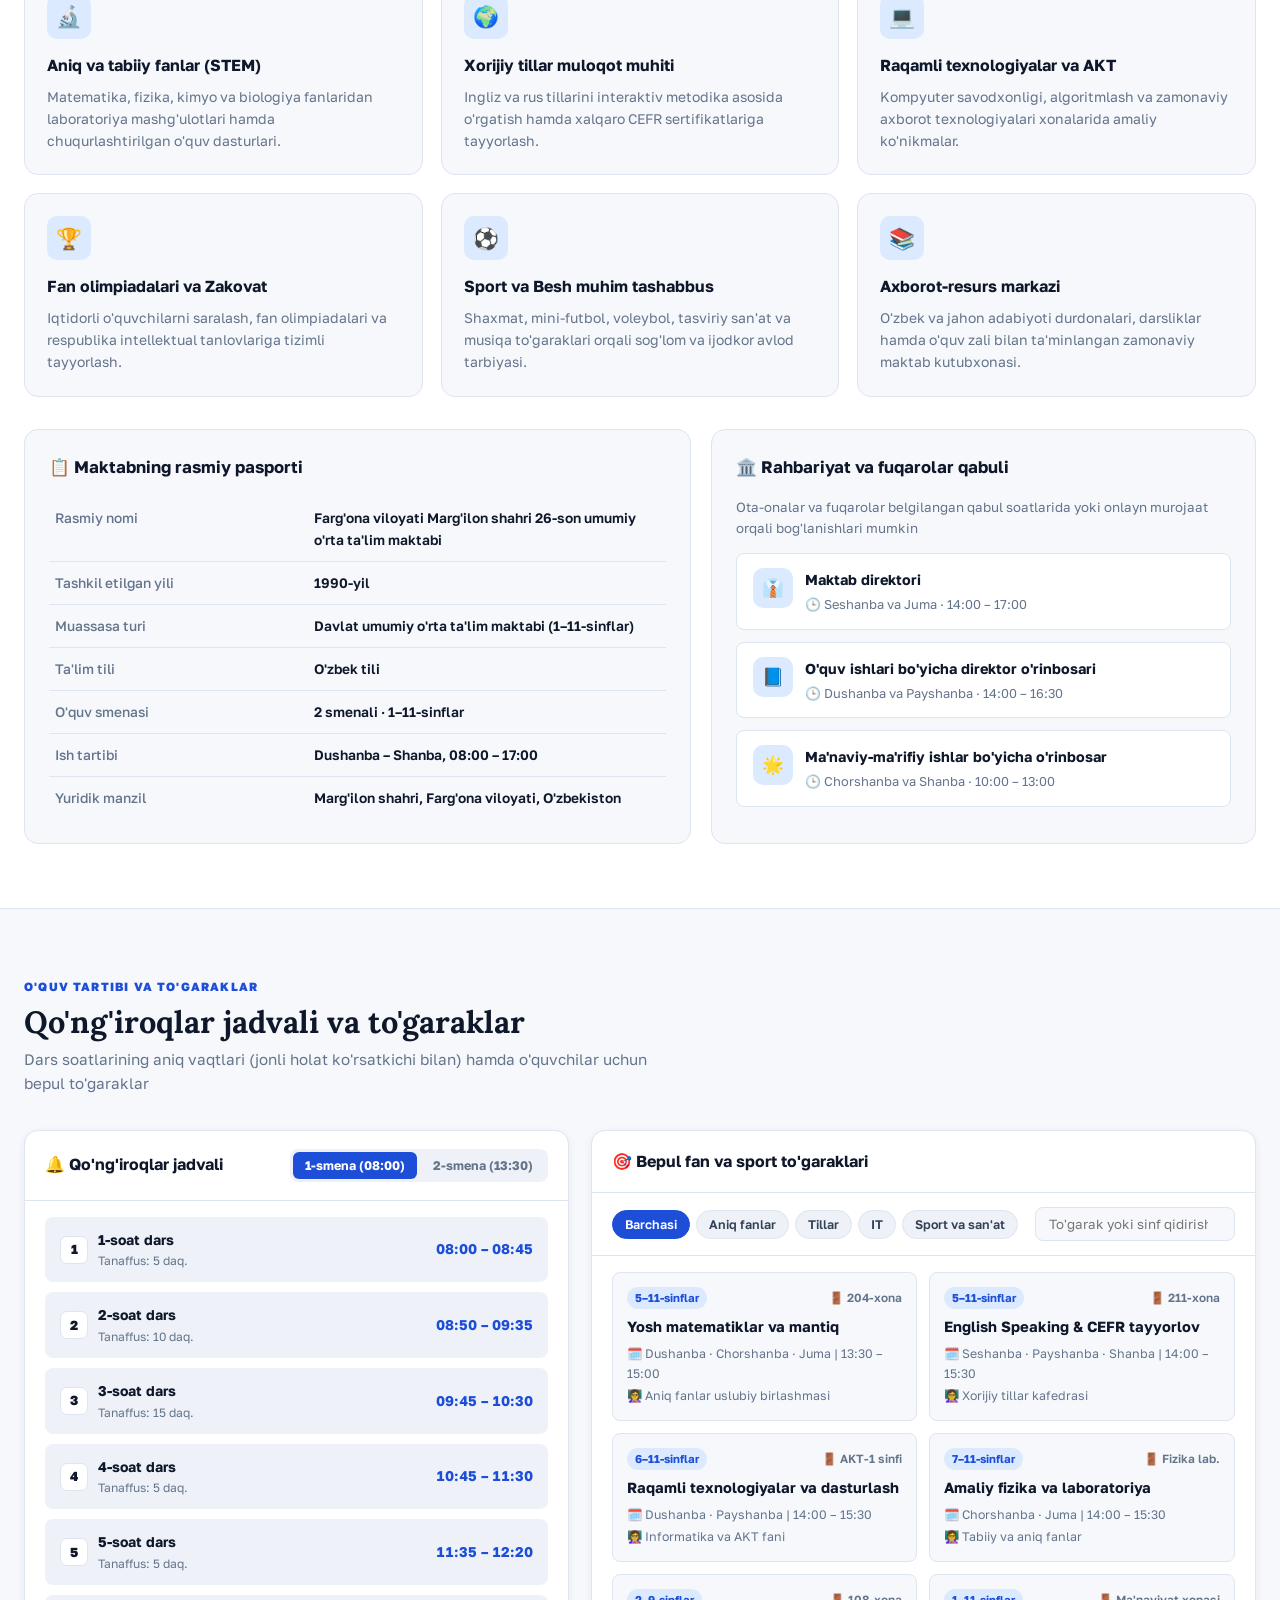
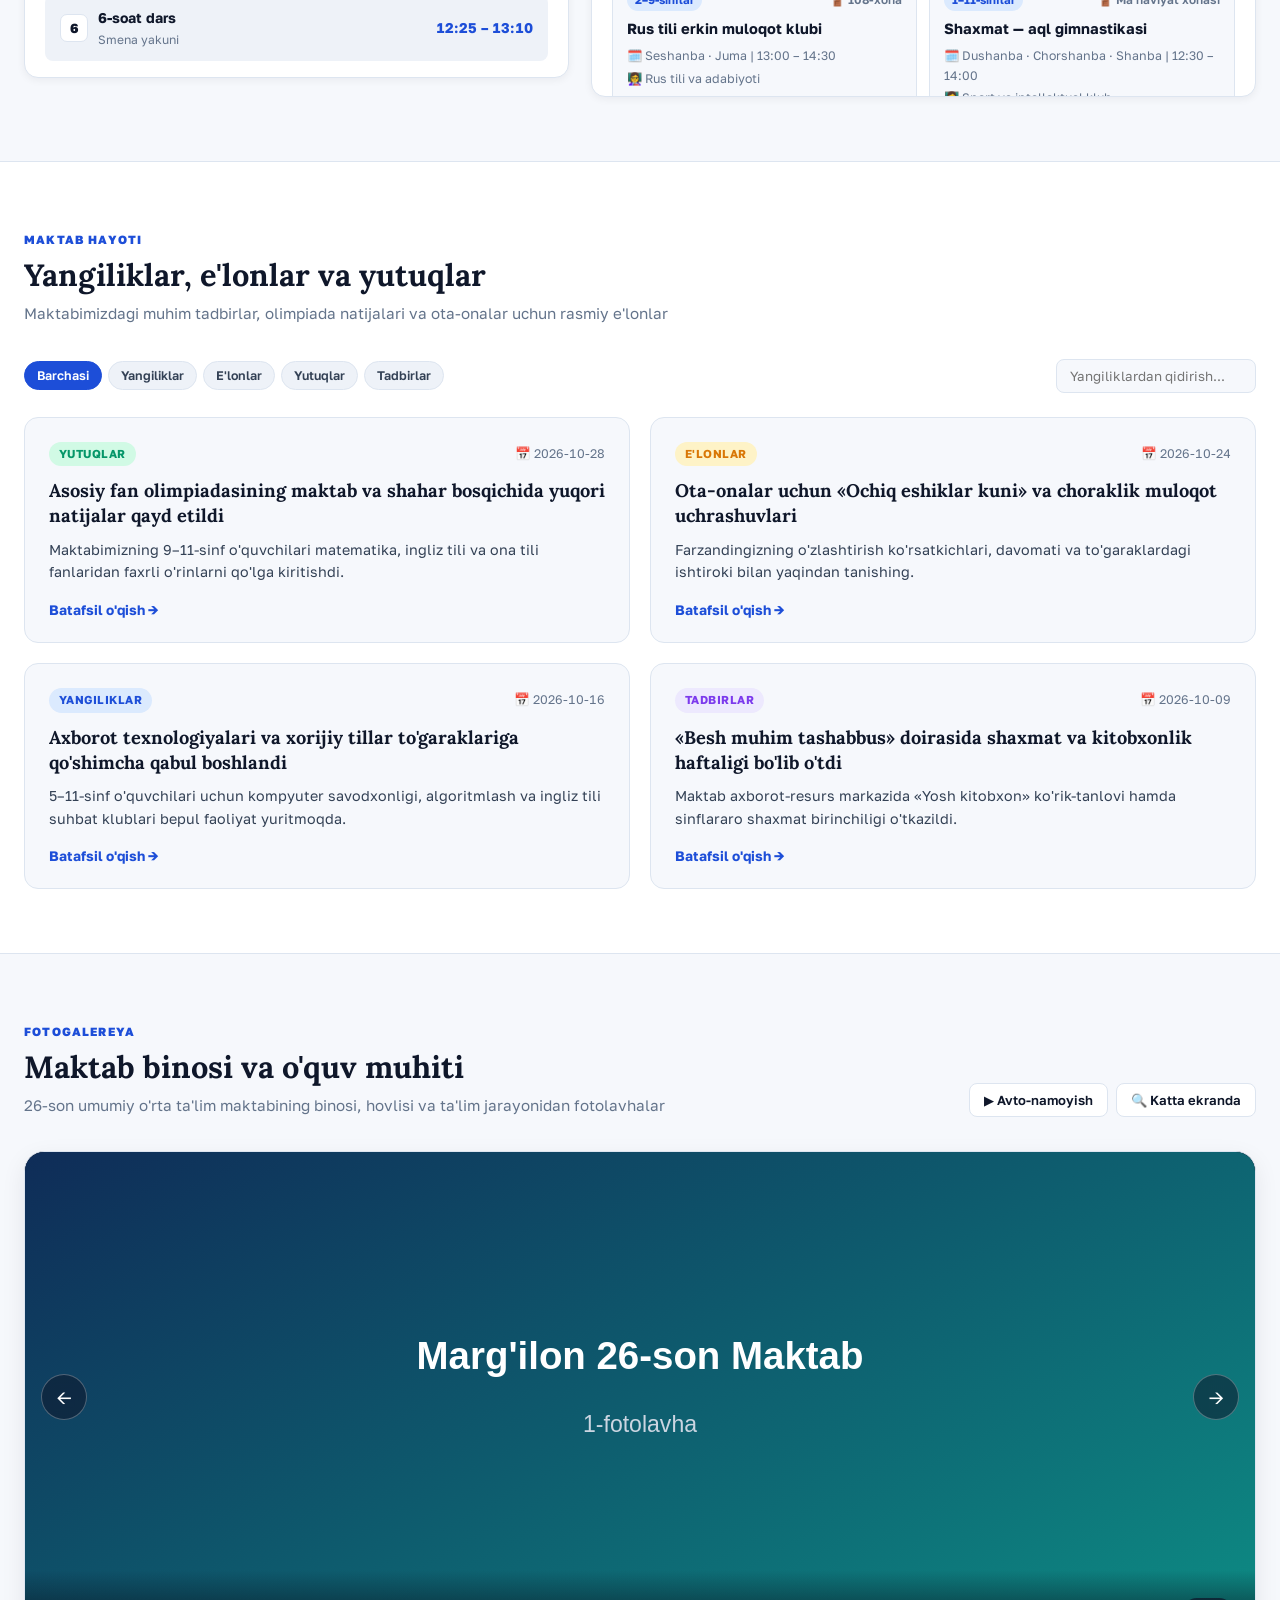
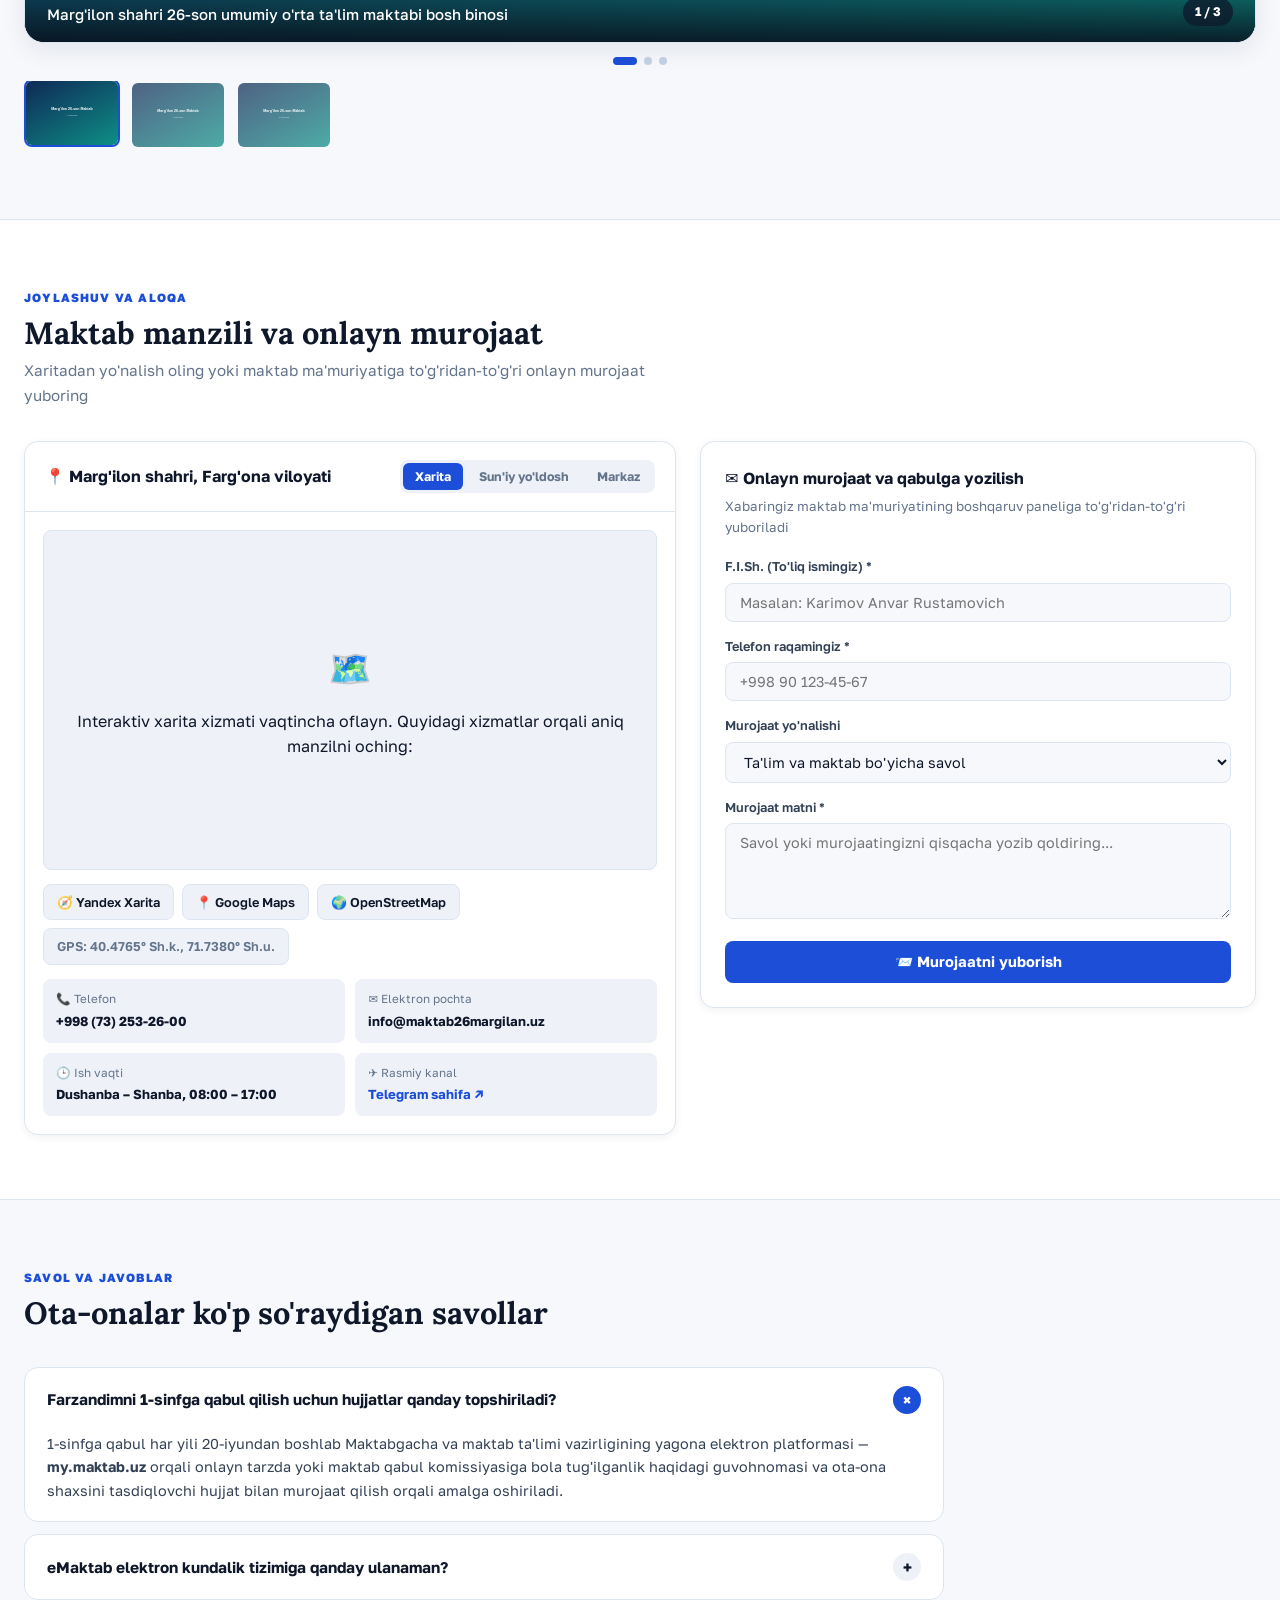
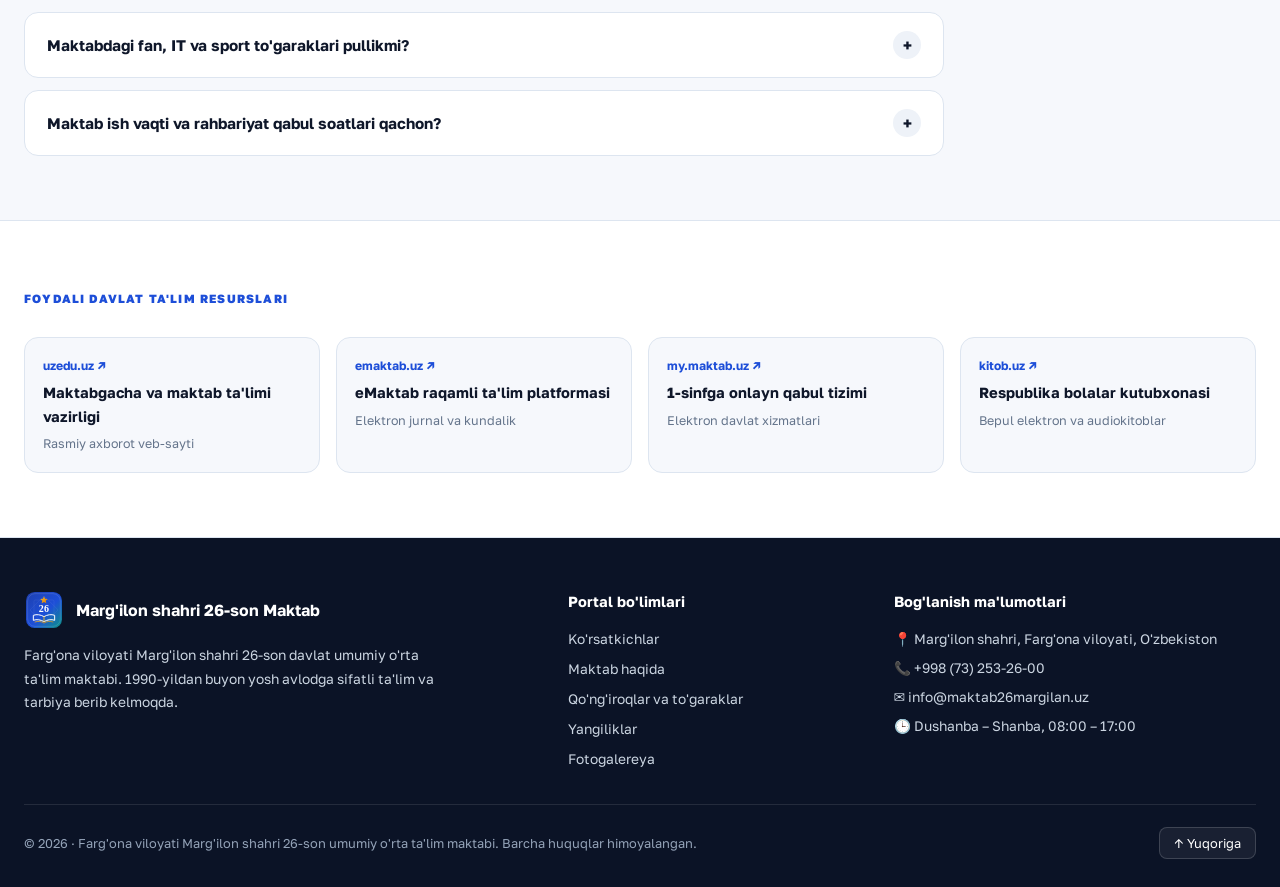
==== commit 1157c5e6: "feat: Marg'ilon 26-son maktab portalini to'liq zamonaviy v5.0 darajaga takomillashtirish Co-authored" ====
--- a/index.html
+++ b/index.html
@@ -1,910 +1,1192 @@
 <!DOCTYPE html>
-<html lang="uz" data-theme="light">
+<html lang="uz" data-theme="light" data-font-scale="md" data-grayscale="false">
 <head>
   <meta charset="UTF-8" />
   <meta name="viewport" content="width=device-width, initial-scale=1.0" />
 
-  <!-- ═══════════════════════════════════════════
+  <!-- ═══════════════════════════════════════════════════════════════════
        SEO — ASOSIY META TEGLAR
-  ═══════════════════════════════════════════ -->
+  ═══════════════════════════════════════════════════════════════════ -->
   <title>Marg'ilon 26-son Maktab | Farg'ona viloyati umumiy o'rta ta'lim maktabi</title>
 
   <meta name="description"
-        content="Farg'ona viloyati Marg'ilon shahri 26-son umumiy o'rta ta'lim maktabining rasmiy veb-sayti. O'quvchilar, o'qituvchilar va maktab haqida to'liq ma'lumot." />
+        content="Farg'ona viloyati Marg'ilon shahri 26-son umumiy o'rta ta'lim maktabining rasmiy axborot portali. O'quvchilar, pedagogik jamoa, dars va qo'ng'iroqlar jadvali, to'garaklar, yangiliklar va onlayn murojaat." />
 
   <meta name="keywords"
-        content="Marg'ilon 26-maktab, Farg'ona viloyati maktab, 26-son maktab Marg'ilon, umumiy o'rta ta'lim, Marg'ilon shahri maktab, Farg'ona maktab, O'zbekiston maktab" />
+        content="Marg'ilon 26-maktab, Farg'ona viloyati maktab, 26-son maktab Marg'ilon, umumiy o'rta ta'lim, Marg'ilon shahri maktab, eMaktab, O'zbekiston maktablari" />
 
   <meta name="robots" content="index, follow" />
   <meta name="author" content="26-son Umumiy o'rta ta'lim maktabi, Marg'ilon" />
-  <meta name="language" content="Uzbek" />
-  <meta name="revisit-after" content="7 days" />
-
-  <!-- Canonical URL — o'zingizning domeningizni yozing -->
-  <link rel="canonical" href="https://maktab26margilan.uz/" />
-
-  <!-- ═══════════════════════════════════════════
-       OPEN GRAPH (Facebook, Telegram, WhatsApp)
-  ═══════════════════════════════════════════ -->
+  <meta name="theme-color" content="#1e40af" />
+
+  <link rel="canonical" href="https://smamatov637-stack.github.io/26-maktab/" />
+  <link rel="manifest" href="./manifest.json" />
+  <link rel="icon" type="image/svg+xml" href="./assets/img/emblem.svg" />
+
+  <!-- ═══════════════════════════════════════════════════════════════════
+       OPEN GRAPH (Telegram, Facebook, WhatsApp ulashish uchun)
+  ═══════════════════════════════════════════════════════════════════ -->
   <meta property="og:type"        content="website" />
-  <meta property="og:url"         content="https://maktab26margilan.uz/" />
-  <meta property="og:title"       content="Marg'ilon 26-son Maktab — Rasmiy sayt" />
-  <meta property="og:description" content="Farg'ona viloyati Marg'ilon shahri 26-son umumiy o'rta ta'lim maktabining rasmiy veb-sayti." />
+  <meta property="og:url"         content="https://smamatov637-stack.github.io/26-maktab/" />
+  <meta property="og:title"       content="Marg'ilon 26-son Maktab — Rasmiy axborot portali" />
+  <meta property="og:description" content="Farg'ona viloyati Marg'ilon shahri 26-son umumiy o'rta ta'lim maktabining rasmiy veb-portali: ko'rsatkichlar, jadval, to'garaklar, yangiliklar va bog'lanish." />
+  <meta property="og:image"       content="https://i.ibb.co/sdQpJkkP/photo-2-2026-02-18-11-37-07.jpg" />
   <meta property="og:locale"      content="uz_UZ" />
   <meta property="og:site_name"   content="26-son Maktab Marg'ilon" />
 
-  <!-- ═══════════════════════════════════════════
-       GOOGLE STRUCTURED DATA (JSON-LD)
-       Google bu ma'lumotlarni qidiruv natijalarida ko'rsatadi
-  ═══════════════════════════════════════════ -->
+  <!-- ═══════════════════════════════════════════════════════════════════
+       GOOGLE STRUCTURED DATA (Schema.org School + FAQPage)
+  ═══════════════════════════════════════════════════════════════════ -->
   <script type="application/ld+json">
   {
     "@context": "https://schema.org",
-    "@type": "School",
-    "name": "Farg'ona viloyati Marg'ilon shahri 26-son umumiy o'rta ta'lim maktabi",
-    "alternateName": "Marg'ilon 26-maktab",
-    "description": "Farg'ona viloyati Marg'ilon shahridagi 26-son umumiy o'rta ta'lim maktabi. Sifatli ta'lim va zamonaviy o'quv muhiti.",
-    "url": "https://maktab26margilan.uz/",
-    "telephone": "",
-    "address": {
-      "@type": "PostalAddress",
-      "streetAddress": "Marg'ilon shahri",
-      "addressLocality": "Marg'ilon",
-      "addressRegion": "Farg'ona viloyati",
-      "addressCountry": "UZ"
-    },
-    "geo": {
-      "@type": "GeoCoordinates",
-      "latitude": 40.4765,
-      "longitude": 71.7380
-    },
-    "openingHours": "Mo-Sa 08:00-17:00",
-    "inLanguage": "uz",
-    "foundingDate": "1990",
-    "areaServed": "Marg'ilon shahri, Farg'ona viloyati",
-    "educationalLevel": "Umumiy o'rta ta'lim"
+    "@graph": [
+      {
+        "@type": "School",
+        "name": "Farg'ona viloyati Marg'ilon shahri 26-son umumiy o'rta ta'lim maktabi",
+        "alternateName": "Marg'ilon 26-maktab",
+        "description": "Farg'ona viloyati Marg'ilon shahridagi 26-son umumiy o'rta ta'lim maktabi. Sifatli ta'lim va zamonaviy o'quv muhiti.",
+        "url": "https://smamatov637-stack.github.io/26-maktab/",
+        "telephone": "+998-73-253-26-00",
+        "email": "info@maktab26margilan.uz",
+        "address": {
+          "@type": "PostalAddress",
+          "streetAddress": "Marg'ilon shahri",
+          "addressLocality": "Marg'ilon",
+          "addressRegion": "Farg'ona viloyati",
+          "addressCountry": "UZ"
+        },
+        "geo": {
+          "@type": "GeoCoordinates",
+          "latitude": 40.4765,
+          "longitude": 71.7380
+        },
+        "openingHours": "Mo-Sa 08:00-17:00",
+        "inLanguage": ["uz", "ru"],
+        "foundingDate": "1990",
+        "numberOfStudents": 936,
+        "areaServed": "Marg'ilon shahri, Farg'ona viloyati",
+        "educationalLevel": "Umumiy o'rta ta'lim (1–11-sinflar)"
+      },
+      {
+        "@type": "FAQPage",
+        "mainEntity": [
+          {
+            "@type": "Question",
+            "name": "1-sinfga qabul uchun hujjatlar qanday topshiriladi?",
+            "acceptedAnswer": {
+              "@type": "Answer",
+              "text": "1-sinfga qabul har yili 20-iyundan boshlab Maktabgacha va maktab ta'limi vazirligining my.maktab.uz elektron platformasi orqali yoki maktab qabul komissiyasiga murojaat qilish orqali amalga oshiriladi."
+            }
+          },
+          {
+            "@type": "Question",
+            "name": "Maktabdagi fan va sport to'garaklari pullikmi?",
+            "acceptedAnswer": {
+              "@type": "Answer",
+              "text": "Yo'q, maktab qoshida faoliyat yurituvchi barcha fan, IT va sport to'garaklari o'quvchilar uchun mutlaqo bepul olib boriladi."
+            }
+          }
+        ]
+      }
+    ]
   }
   </script>
 
-  <!-- ═══════════════════════════════════════════
-       FAVICON
-  ═══════════════════════════════════════════ -->
-  <link rel="icon" type="image/svg+xml"
-        href="data:image/svg+xml,<svg xmlns='http://www.w3.org/2000/svg' viewBox='0 0 100 100'><text y='.9em' font-size='90'>🏫</text></svg>" />
-
-  <!-- Google Fonts -->
+  <!-- Google Fonts (Lotin va Kirill yozuvlarini mukammal qo'llab-quvvatlaydi) -->
   <link rel="preconnect" href="https://fonts.googleapis.com" />
   <link rel="preconnect" href="https://fonts.gstatic.com" crossorigin />
-  <link href="https://fonts.googleapis.com/css2?family=DM+Serif+Display:ital@0;1&family=Outfit:wght@300;400;500;600;700&display=swap" rel="stylesheet" />
+  <link href="https://fonts.googleapis.com/css2?family=Golos+Text:wght@400;500;600;700;800&family=Lora:ital,wght@0,600;0,700;1,600&display=swap" rel="stylesheet" />
 
   <!-- Leaflet CSS -->
   <link rel="stylesheet" href="https://cdnjs.cloudflare.com/ajax/libs/leaflet/1.9.4/leaflet.min.css" />
 
-  <style>
-    :root {
-      --bg-primary:   #f4f6f9;
-      --bg-card:      #ffffff;
-      --bg-header:    #ffffff;
-      --border:       #e2e8f0;
-      --text-primary: #0f172a;
-      --text-muted:   #94a3b8;
-      --accent:       #1e40af;
-      --accent-soft:  #dbeafe;
-      --accent-hover: #1d3a9e;
-      --danger:       #dc2626;
-      --shadow-sm:    0 1px 3px rgba(0,0,0,.06);
-      --shadow-md:    0 4px 16px rgba(0,0,0,.08);
-      --shadow-lg:    0 10px 32px rgba(0,0,0,.14);
-      --radius:       12px;
-      --radius-sm:    8px;
-      --tr:           .22s cubic-bezier(.4,0,.2,1);
-    }
-    [data-theme="dark"] {
-      --bg-primary:   #0b0f1a;
-      --bg-card:      #1a2236;
-      --bg-header:    #111827;
-      --border:       #1e2d45;
-      --text-primary: #e8edf5;
-      --text-muted:   #4b5a73;
-      --accent:       #3b82f6;
-      --accent-soft:  #1e3a5f;
-      --accent-hover: #60a5fa;
-      --shadow-sm:    0 1px 3px rgba(0,0,0,.3);
-      --shadow-md:    0 4px 16px rgba(0,0,0,.4);
-      --shadow-lg:    0 10px 32px rgba(0,0,0,.55);
-    }
-
-    *, *::before, *::after { box-sizing: border-box; margin: 0; padding: 0; }
-    html { scroll-behavior: smooth; }
-    body {
-      font-family: 'Outfit', sans-serif;
-      background: var(--bg-primary);
-      color: var(--text-primary);
-      min-height: 100vh;
-      transition: background var(--tr), color var(--tr);
-    }
-
-    /* HEADER */
-    header {
-      position: sticky; top: 0; z-index: 300;
-      background: var(--bg-header);
-      border-bottom: 1px solid var(--border);
-      box-shadow: var(--shadow-sm);
-      transition: background var(--tr), border-color var(--tr);
-    }
-    .header-inner {
-      max-width: 1300px; margin: 0 auto;
-      padding: 0 24px; height: 64px;
-      display: flex; align-items: center; justify-content: space-between; gap: 16px;
-    }
-    .school-brand { display: flex; align-items: center; gap: 12px; flex: 1; min-width: 0; }
-    .brand-icon {
-      width: 38px; height: 38px; background: var(--accent);
-      border-radius: var(--radius-sm); display: grid; place-items: center;
-      flex-shrink: 0; font-size: 18px;
-    }
-    .brand-title {
-      font-family: 'DM Serif Display', serif; font-size: 15px;
-      white-space: nowrap; overflow: hidden; text-overflow: ellipsis; line-height: 1.3;
-    }
-    .brand-sub { font-size: 11px; color: var(--text-muted); }
-    .header-actions { display: flex; align-items: center; gap: 10px; flex-shrink: 0; }
-
-    .btn-theme {
-      width: 40px; height: 40px; border-radius: var(--radius-sm);
-      border: 1px solid var(--border); background: var(--bg-card);
-      color: var(--text-muted); cursor: pointer;
-      display: grid; place-items: center; font-size: 16px; transition: all var(--tr);
-    }
-    .btn-theme:hover { background: var(--accent-soft); color: var(--accent); border-color: var(--accent); }
-    .btn-login {
-      padding: 0 18px; height: 40px; border-radius: var(--radius-sm);
-      border: 1px solid var(--accent); background: transparent; color: var(--accent);
-      font-family: 'Outfit', sans-serif; font-size: 13px; font-weight: 600;
-      cursor: pointer; transition: all var(--tr);
-    }
-    .btn-login:hover { background: var(--accent); color: #fff; }
-    .btn-logout {
-      padding: 0 16px; height: 40px; border-radius: var(--radius-sm);
-      border: 1px solid var(--danger); background: transparent; color: var(--danger);
-      font-family: 'Outfit', sans-serif; font-size: 13px; font-weight: 600;
-      cursor: pointer; transition: all var(--tr);
-    }
-    .btn-logout:hover { background: var(--danger); color: #fff; }
-
-    /* MAIN */
-    main { max-width: 1300px; margin: 0 auto; padding: 32px 24px 64px; }
-
-    /* SEO uchun muhim — semantik sarlavha */
-    .page-header { margin-bottom: 32px; }
-    .page-title {
-      font-family: 'DM Serif Display', serif; font-size: 26px;
-      font-weight: 400; margin-bottom: 6px;
-    }
-    .page-desc { font-size: 14px; color: var(--text-muted); }
-
-    .section-label {
-      font-size: 11px; font-weight: 700; letter-spacing: 1.2px;
-      text-transform: uppercase; color: var(--text-muted); margin-bottom: 16px;
-    }
-
-    /* STATISTIKA */
-    .stats-grid {
-      display: grid; grid-template-columns: repeat(4, 1fr);
-      gap: 16px; margin-bottom: 40px;
-    }
-    @media (max-width: 900px) { .stats-grid { grid-template-columns: repeat(2,1fr); } }
-    @media (max-width: 500px) { .stats-grid { grid-template-columns: 1fr; } }
-
-    .stat-card {
-      background: var(--bg-card); border: 1px solid var(--border);
-      border-radius: var(--radius); padding: 22px 20px 18px;
-      position: relative; overflow: hidden;
-      transition: box-shadow var(--tr), transform var(--tr), border-color var(--tr);
-      box-shadow: var(--shadow-sm); animation: fadeUp .4s ease both;
-    }
-    .stat-card:nth-child(1){animation-delay:.05s}
-    .stat-card:nth-child(2){animation-delay:.10s}
-    .stat-card:nth-child(3){animation-delay:.15s}
-    .stat-card:nth-child(4){animation-delay:.20s}
-    .stat-card::before {
-      content:''; position:absolute; top:0;left:0;right:0; height:3px;
-      background:var(--card-accent,var(--accent));
-      border-radius:var(--radius) var(--radius) 0 0;
-      transform:scaleX(0); transform-origin:left; transition:transform var(--tr);
-    }
-    .stat-card:hover { box-shadow:var(--shadow-md); transform:translateY(-2px); border-color:var(--card-accent,var(--accent)); }
-    .stat-card:hover::before { transform:scaleX(1); }
-    .stat-card.blue   {--card-accent:#3b82f6}
-    .stat-card.green  {--card-accent:#10b981}
-    .stat-card.amber  {--card-accent:#f59e0b}
-    .stat-card.purple {--card-accent:#8b5cf6}
-    .stat-icon { width:40px;height:40px;border-radius:var(--radius-sm);display:grid;place-items:center;font-size:18px;margin-bottom:14px;transition:transform var(--tr); }
-    .stat-card:hover .stat-icon { transform:scale(1.1); }
-    .stat-card.blue   .stat-icon {background:#eff6ff;color:#3b82f6}
-    .stat-card.green  .stat-icon {background:#ecfdf5;color:#10b981}
-    .stat-card.amber  .stat-icon {background:#fffbeb;color:#f59e0b}
-    .stat-card.purple .stat-icon {background:#f5f3ff;color:#8b5cf6}
-    [data-theme="dark"] .stat-card.blue   .stat-icon {background:#1e3a5f;color:#60a5fa}
-    [data-theme="dark"] .stat-card.green  .stat-icon {background:#064e3b;color:#34d399}
-    [data-theme="dark"] .stat-card.amber  .stat-icon {background:#451a03;color:#fcd34d}
-    [data-theme="dark"] .stat-card.purple .stat-icon {background:#3b0764;color:#c4b5fd}
-    .stat-value { font-size:30px;font-weight:700;line-height:1;margin-bottom:6px;font-variant-numeric:tabular-nums; }
-    .stat-label { font-size:12.5px;color:var(--text-muted);font-weight:500; }
-
-    /* XARITA */
-    .map-panel {
-      background:var(--bg-card);border:1px solid var(--border);
-      border-radius:var(--radius);box-shadow:var(--shadow-sm);
-      overflow:hidden;margin-bottom:40px;transition:box-shadow var(--tr);
-    }
-    .map-panel:hover { box-shadow:var(--shadow-md); }
-    .panel-head { padding:14px 18px;border-bottom:1px solid var(--border);display:flex;align-items:center;gap:8px; }
-    .panel-head-title { font-size:13px;font-weight:600; }
-    .panel-body { padding:18px; }
-    #map { width:100%;height:300px;border-radius:var(--radius-sm);background:var(--bg-primary); }
-    .map-fallback {
-      width:100%;height:300px;border-radius:var(--radius-sm);
-      background:var(--bg-primary);border:1px solid var(--border);
-      display:flex;flex-direction:column;align-items:center;justify-content:center;gap:12px;color:var(--text-muted);
-    }
-    .map-fallback .ico { font-size:36px; }
-    .map-fallback p { font-size:13px;text-align:center; }
-    .map-fallback a {
-      display:inline-flex;align-items:center;gap:6px;padding:8px 18px;
-      border-radius:var(--radius-sm);background:var(--accent);color:#fff;
-      font-size:13px;font-weight:600;text-decoration:none;transition:all var(--tr);
-    }
-    .map-fallback a:hover { background:var(--accent-hover);transform:translateY(-1px); }
-    .map-info { margin-top:10px;font-size:12px;color:var(--text-muted); }
-
-    /* GALEREYA */
-    .gallery-section { margin-bottom:40px; }
-    .no-image-state {
-      height:280px;display:flex;flex-direction:column;align-items:center;
-      justify-content:center;gap:12px;color:var(--text-muted);
-      background:var(--bg-card);border:2px dashed var(--border);border-radius:var(--radius);
-    }
-    .no-image-state .ico { font-size:40px; }
-    .no-image-state p { font-size:14px;text-align:center;padding:0 20px; }
-    .slider-wrap {
-      position:relative;width:100%;background:#000;
-      border-radius:var(--radius);overflow:hidden;box-shadow:var(--shadow-md);
-    }
-    .slider-track { display:flex;transition:transform .45s cubic-bezier(.4,0,.2,1);will-change:transform; }
-    .slide { min-width:100%; }
-    .slide img { width:100%;height:460px;object-fit:cover;display:block;user-select:none;pointer-events:none; }
-    @media (max-width:700px) { .slide img { height:240px; } }
-    .slider-btn {
-      position:absolute;top:50%;transform:translateY(-50%);
-      width:46px;height:46px;border-radius:50%;
-      background:rgba(0,0,0,.45);backdrop-filter:blur(6px);
-      border:1.5px solid rgba(255,255,255,.2);color:#fff;font-size:20px;
-      cursor:pointer;display:grid;place-items:center;
-      transition:all var(--tr);z-index:10;opacity:0;pointer-events:none;
-    }
-    .slider-wrap:hover .slider-btn { opacity:1;pointer-events:all; }
-    .slider-btn:hover { background:rgba(0,0,0,.72);border-color:rgba(255,255,255,.45); }
-    .slider-btn.prev { left:14px; }
-    .slider-btn.next { right:14px; }
-    .slide-counter {
-      position:absolute;bottom:14px;right:14px;
-      background:rgba(0,0,0,.52);backdrop-filter:blur(4px);
-      color:#fff;font-size:12px;font-weight:600;padding:4px 11px;border-radius:20px;
-    }
-    .slider-dots { display:flex;justify-content:center;gap:6px;padding:12px 0 6px; }
-    .dot { width:7px;height:7px;border-radius:50%;background:var(--border);cursor:pointer;border:none;transition:all var(--tr); }
-    .dot.active { background:var(--accent);transform:scale(1.35); }
-    .thumbs-row { display:flex;gap:10px;margin-top:12px;flex-wrap:wrap; }
-    .thumb-item {
-      position:relative;width:90px;height:66px;border-radius:var(--radius-sm);
-      overflow:hidden;cursor:pointer;border:2.5px solid transparent;flex-shrink:0;
-      transition:border-color var(--tr),transform var(--tr),box-shadow var(--tr);
-    }
-    .thumb-item:hover { transform:translateY(-2px);box-shadow:var(--shadow-md); }
-    .thumb-item.active { border-color:var(--accent); }
-    .thumb-item img { width:100%;height:100%;object-fit:cover;display:block; }
-
-    /* ADMIN */
-    #admin-section { display:none; }
-    #admin-section.visible { display:block; }
-    .admin-panel {
-      background:var(--bg-card);border:1px solid var(--border);
-      border-radius:var(--radius);box-shadow:var(--shadow-sm);overflow:hidden;
-    }
-    .admin-panel-head {
-      padding:16px 22px;border-bottom:1px solid var(--border);
-      display:flex;align-items:center;gap:12px;background:var(--accent-soft);
-    }
-    .admin-badge {
-      font-size:11px;font-weight:700;letter-spacing:.8px;text-transform:uppercase;
-      color:var(--accent);border:1.5px solid var(--accent);border-radius:20px;padding:2px 10px;
-    }
-    .admin-body { padding:26px 22px; }
-    .admin-grid { display:grid;grid-template-columns:repeat(2,1fr);gap:16px;margin-bottom:28px; }
-    @media (max-width:600px) { .admin-grid { grid-template-columns:1fr; } }
-    .form-label { display:block;font-size:12px;font-weight:600;color:var(--text-muted);margin-bottom:6px; }
-    .form-input {
-      width:100%;padding:10px 14px;background:var(--bg-primary);
-      border:1.5px solid var(--border);border-radius:var(--radius-sm);
-      color:var(--text-primary);font-family:'Outfit',sans-serif;font-size:14px;
-      outline:none;transition:border-color var(--tr),box-shadow var(--tr);
-    }
-    .form-input:focus { border-color:var(--accent);box-shadow:0 0 0 3px rgba(59,130,246,.12); }
-    .upload-zone {
-      border:2px dashed var(--border);border-radius:var(--radius-sm);
-      padding:22px;text-align:center;cursor:pointer;
-      transition:all var(--tr);position:relative;background:var(--bg-primary);margin-bottom:16px;
-    }
-    .upload-zone:hover { border-color:var(--accent);background:var(--accent-soft); }
-    .upload-zone input[type="file"] { position:absolute;inset:0;opacity:0;cursor:pointer; }
-    .upload-zone .ico { font-size:26px;display:block;margin-bottom:6px; }
-    .upload-zone p { font-size:13px;color:var(--text-muted); }
-    .upload-zone strong { color:var(--accent); }
-    .img-count-badge {
-      display:inline-flex;align-items:center;gap:6px;font-size:12px;color:var(--text-muted);
-      background:var(--bg-primary);border:1px solid var(--border);border-radius:20px;
-      padding:4px 12px;margin-bottom:14px;
-    }
-    .admin-gallery-grid { display:flex;gap:10px;flex-wrap:wrap;margin-bottom:20px; }
-    .admin-thumb {
-      position:relative;width:100px;height:74px;border-radius:var(--radius-sm);
-      overflow:hidden;border:1.5px solid var(--border);transition:border-color var(--tr);
-    }
-    .admin-thumb:hover { border-color:var(--danger); }
-    .admin-thumb img { width:100%;height:100%;object-fit:cover;display:block; }
-    .admin-del-btn {
-      position:absolute;top:4px;right:4px;width:22px;height:22px;border-radius:50%;
-      background:rgba(220,38,38,.9);color:#fff;border:none;font-size:11px;font-weight:700;
-      cursor:pointer;display:grid;place-items:center;opacity:0;transition:all var(--tr);
-    }
-    .admin-thumb:hover .admin-del-btn { opacity:1; }
-    .admin-del-btn:hover { background:#b91c1c;transform:scale(1.1); }
-    .btn-save {
-      padding:11px 26px;background:var(--accent);color:#fff;border:none;
-      border-radius:var(--radius-sm);font-family:'Outfit',sans-serif;font-size:13.5px;
-      font-weight:600;cursor:pointer;transition:all var(--tr);
-      display:inline-flex;align-items:center;gap:8px;
-    }
-    .btn-save:hover { background:var(--accent-hover);transform:translateY(-1px);box-shadow:0 4px 12px rgba(30,64,175,.3); }
-
-    /* MODAL */
-    .modal-overlay {
-      position:fixed;inset:0;background:rgba(0,0,0,.55);
-      backdrop-filter:blur(4px);z-index:500;
-      display:flex;align-items:center;justify-content:center;
-      opacity:0;pointer-events:none;transition:opacity var(--tr);
-    }
-    .modal-overlay.active { opacity:1;pointer-events:all; }
-    .modal {
-      background:var(--bg-card);border:1px solid var(--border);border-radius:16px;
-      padding:32px;width:100%;max-width:380px;margin:16px;
-      box-shadow:var(--shadow-lg);position:relative;
-      transform:translateY(20px) scale(.97);transition:transform var(--tr);
-    }
-    .modal-overlay.active .modal { transform:translateY(0) scale(1); }
-    .modal-icon { width:52px;height:52px;background:var(--accent-soft);border-radius:14px;display:grid;place-items:center;font-size:24px;margin:0 auto 18px; }
-    .modal-title { font-family:'DM Serif Display',serif;font-size:22px;text-align:center;margin-bottom:5px; }
-    .modal-sub { font-size:13px;color:var(--text-muted);text-align:center;margin-bottom:22px; }
-    .modal-fg { margin-bottom:16px; }
-    .error-msg { font-size:12px;color:var(--danger);margin-top:4px;display:none; }
-    .error-msg.show { display:block; }
-    .btn-primary {
-      width:100%;padding:12px;background:var(--accent);color:#fff;border:none;
-      border-radius:var(--radius-sm);font-family:'Outfit',sans-serif;font-size:14px;
-      font-weight:600;cursor:pointer;transition:all var(--tr);
-    }
-    .btn-primary:hover { background:var(--accent-hover);transform:translateY(-1px); }
-    .btn-close-modal {
-      position:absolute;top:14px;right:14px;width:30px;height:30px;border-radius:50%;
-      border:1px solid var(--border);background:var(--bg-card);
-      color:var(--text-muted);cursor:pointer;display:grid;place-items:center;font-size:13px;transition:all var(--tr);
-    }
-    .btn-close-modal:hover { color:var(--text-primary); }
-
-    /* TOAST */
-    .toast {
-      position:fixed;bottom:26px;right:26px;background:var(--accent);color:#fff;
-      padding:12px 20px;border-radius:10px;font-size:13.5px;font-weight:500;
-      box-shadow:var(--shadow-lg);z-index:999;opacity:0;transform:translateY(14px);
-      transition:all var(--tr);pointer-events:none;
-    }
-    .toast.show { opacity:1;transform:translateY(0); }
-
-    /* FOOTER */
-    footer {
-      border-top:1px solid var(--border);padding:24px;
-      text-align:center;font-size:12px;color:var(--text-muted);
-      line-height:1.8;
-    }
-    footer address { font-style:normal;margin-top:4px; }
-
-    .hidden { display:none !important; }
-    @keyframes fadeUp { from{opacity:0;transform:translateY(16px)} to{opacity:1;transform:translateY(0)} }
-  </style>
+  <!-- Portal Styles -->
+  <link rel="stylesheet" href="./assets/css/styles.css" />
 </head>
-
-<!-- ═══════════════════════════════════════════════════
-     BODY — Semantik HTML teglar (Google uchun muhim)
-═══════════════════════════════════════════════════ -->
 <body>
 
-<!-- HEADER -->
-<header role="banner">
-  <div class="header-inner">
-    <div class="school-brand">
-      <div class="brand-icon" aria-hidden="true">🏫</div>
-      <div>
-        <h1 class="brand-title">Farg'ona viloyati Marg'ilon shahri 26-son umumiy o'rta ta'lim maktabi</h1>
-        <p class="brand-sub">Rasmiy axborot portali</p>
-      </div>
-    </div>
-    <div class="header-actions">
-      <button class="btn-theme" id="themeBtn" aria-label="Mavzuni o'zgartirish">🌙</button>
-      <button class="btn-login"  id="loginBtn" aria-label="Admin kirish">🔐 Kirish</button>
-      <button class="btn-logout hidden" id="logoutBtn">Chiqish</button>
+  <!-- ═══════════════════════════════════════════════════════════════════
+       1. YUQORI RASMIY PANEL (TOPBAR)
+  ═══════════════════════════════════════════════════════════════════ -->
+  <div class="topbar">
+    <div class="topbar-inner">
+      <div class="ministry-badge">
+        <span class="uz-flag-bar" aria-hidden="true"></span>
+        <span data-i18n="ministry_line">O'zbekiston Respublikasi Maktabgacha va maktab ta'limi vazirligi · Marg'ilon shahar MMTB</span>
+      </div>
+
+      <div class="topbar-controls">
+        <!-- Jonli Toshkent vaqti va dars holati -->
+        <div class="live-clock-pill" title="Toshkent vaqti (UTC+5)">
+          <span class="pulse-dot" id="livePulseDot"></span>
+          <span id="liveClockText">08:00 · Yuklanmoqda...</span>
+        </div>
+
+        <!-- Til almashtirgich: Lotin / Kirill / Rus -->
+        <div class="lang-switcher" role="group" aria-label="Tilni tanlash">
+          <button type="button" class="lang-btn active" data-lang="uz">O'Z</button>
+          <button type="button" class="lang-btn" data-lang="uzc">ЎЗ</button>
+          <button type="button" class="lang-btn" data-lang="ru">РУ</button>
+        </div>
+
+        <!-- Maxsus imkoniyatlar -->
+        <div class="a11y-wrap">
+          <button type="button" class="a11y-btn" id="a11yToggleBtn" aria-expanded="false">
+            <span aria-hidden="true">👁️</span>
+            <span data-i18n="a11y_label">Maxsus imkoniyatlar</span>
+          </button>
+          <div class="a11y-popover hidden" id="a11yPopover" role="dialog" aria-label="Ko'rish sozlamalari">
+            <div class="a11y-row">
+              <span class="a11y-row-label" data-i18n="a11y_font">Shrift o'lchami</span>
+              <div class="font-scale-group">
+                <button type="button" class="scale-btn" data-scale="sm">A−</button>
+                <button type="button" class="scale-btn active" data-scale="md">A</button>
+                <button type="button" class="scale-btn" data-scale="lg">A+</button>
+              </div>
+            </div>
+            <div class="a11y-row">
+              <button type="button" class="contrast-toggle" id="contrastToggleBtn">
+                <span data-i18n="a11y_contrast">Oq-qora rejim</span>
+                <span aria-hidden="true">◐</span>
+              </button>
+            </div>
+          </div>
+        </div>
+      </div>
     </div>
   </div>
-</header>
-
-<!-- ASOSIY MAZMUN -->
-<main role="main">
-
-  <!-- Sarlavha -->
-  <div class="page-header">
-    <h2 class="page-title">Boshqaruv paneli</h2>
-    <p class="page-desc">Maktab faoliyati to'g'risidagi umumiy ma'lumotlar — 2025-yil</p>
-  </div>
-
-  <!-- STATISTIKA -->
-  <section aria-label="Maktab ko'rsatkichlari">
-    <p class="section-label">Asosiy ko'rsatkichlar</p>
-    <div class="stats-grid">
-      <article class="stat-card blue">
-        <div class="stat-icon" aria-hidden="true">🎓</div>
-        <div class="stat-value" id="val-students">0</div>
-        <p class="stat-label">O'quvchilar soni</p>
-      </article>
-      <article class="stat-card green">
-        <div class="stat-icon" aria-hidden="true">👩‍🏫</div>
-        <div class="stat-value" id="val-staff">0</div>
-        <p class="stat-label">Pedagogik xodimlar</p>
-      </article>
-      <article class="stat-card amber">
-        <div class="stat-icon" aria-hidden="true">🚪</div>
-        <div class="stat-value" id="val-rooms">0</div>
-        <p class="stat-label">O'quv xonalari</p>
-      </article>
-      <article class="stat-card purple">
-        <div class="stat-icon" aria-hidden="true">📊</div>
-        <div class="stat-value" id="val-capacity">0</div>
-        <p class="stat-label">Maktab sig'imi</p>
-      </article>
+
+  <!-- ═══════════════════════════════════════════════════════════════════
+       2. ASOSIY NAVIGATSIYA PANELI (STICKY HEADER)
+  ═══════════════════════════════════════════════════════════════════ -->
+  <header class="site-header" role="banner">
+    <div class="header-inner">
+      <a href="#hero" class="school-brand">
+        <img src="./assets/img/emblem.svg" alt="26-maktab gerbi" class="brand-emblem" width="44" height="44" />
+        <div class="brand-text">
+          <h1 class="brand-title" data-i18n="brand_title">Marg'ilon shahri 26-son umumiy o'rta ta'lim maktabi</h1>
+          <p class="brand-sub" data-i18n="brand_sub">Rasmiy axborot portali · Farg'ona viloyati</p>
+        </div>
+      </a>
+
+      <nav class="main-nav" aria-label="Asosiy menyu">
+        <a href="#stats" class="nav-link" data-i18n="nav_stats">Ko'rsatkichlar</a>
+        <a href="#about" class="nav-link" data-i18n="nav_about">Maktab haqida</a>
+        <a href="#schedule" class="nav-link" data-i18n="nav_schedule">Jadval</a>
+        <a href="#news" class="nav-link" data-i18n="nav_news">Yangiliklar</a>
+        <a href="#gallery" class="nav-link" data-i18n="nav_gallery">Galereya</a>
+        <a href="#contact" class="nav-link" data-i18n="nav_contact">Aloqa</a>
+      </nav>
+
+      <div class="header-actions">
+        <button type="button" class="icon-btn" id="themeBtn" aria-label="Tungi yoki kunduzgi rejim">🌙</button>
+        <button type="button" class="btn-outline-accent" id="loginBtn" data-i18n="btn_login">🔐 Kirish</button>
+        <button type="button" class="btn-admin-jump hidden" id="adminJumpBtn">
+          <span data-i18n="btn_admin_panel">⚙️ Boshqaruv</span>
+          <span class="unread-pill hidden" id="unreadAppealsBadge">0</span>
+        </button>
+        <button type="button" class="btn-logout hidden" id="logoutBtn" data-i18n="btn_logout">Chiqish</button>
+        <button type="button" class="icon-btn mobile-menu-btn" id="mobileMenuBtn" aria-label="Menyuni ochish">☰</button>
+      </div>
     </div>
-  </section>
-
-  <!-- JOYLASHUV -->
-  <section aria-label="Maktab joylashuvi">
-    <p class="section-label">Maktab joylashuvi</p>
-    <div class="map-panel">
-      <div class="panel-head">
-        <span aria-hidden="true">📍</span>
-        <h3 class="panel-head-title">Maktab manzili — Marg'ilon shahri, Farg'ona viloyati</h3>
-      </div>
-      <div class="panel-body">
-        <div id="map" role="img" aria-label="Maktab joylashuvining xaritasi"></div>
-        <div class="map-fallback hidden" id="mapFallback">
-          <span class="ico" aria-hidden="true">📍</span>
-          <p>Xarita yuklanmadi. Bevosita ko'rish uchun tugmani bosing.</p>
-          <a href="https://www.openstreetmap.org/?mlat=40.4765&mlon=71.7380&zoom=15"
-             target="_blank" rel="noopener noreferrer">🗺️ Xaritada ko'rish</a>
-        </div>
-        <p class="map-info">
-          📌 Marg'ilon shahri · Farg'ona viloyati · Koordinata: 40.4765° Sh, 71.7380° Sh
-        </p>
-      </div>
+
+    <!-- Mobil menyu -->
+    <div class="mobile-drawer" id="mobileDrawer">
+      <nav class="mobile-nav-list" aria-label="Mobil menyu">
+        <a href="#stats" class="nav-link" data-i18n="nav_stats">Ko'rsatkichlar</a>
+        <a href="#about" class="nav-link" data-i18n="nav_about">Maktab haqida</a>
+        <a href="#schedule" class="nav-link" data-i18n="nav_schedule">Jadval va to'garaklar</a>
+        <a href="#news" class="nav-link" data-i18n="nav_news">Yangiliklar</a>
+        <a href="#gallery" class="nav-link" data-i18n="nav_gallery">Fotogalereya</a>
+        <a href="#contact" class="nav-link" data-i18n="nav_contact">Joylashuv va aloqa</a>
+      </nav>
     </div>
-  </section>
-
-  <!-- GALEREYA -->
-  <section aria-label="Maktab rasmlari galereya">
-    <p class="section-label">Maktab rasmlari galereya</p>
-    <div class="gallery-section">
-      <div class="no-image-state" id="noImageState">
-        <span class="ico" aria-hidden="true">🖼️</span>
-        <p>Rasmlar hali yuklanmagan.<br>Admin kirishi orqali rasm qo'shishingiz mumkin.</p>
-      </div>
-      <div class="slider-wrap hidden" id="sliderWrap">
-        <div class="slider-track" id="sliderTrack" role="list"></div>
-        <button class="slider-btn prev" id="slidePrev" aria-label="Oldingi rasm">&#8592;</button>
-        <button class="slider-btn next" id="slideNext" aria-label="Keyingi rasm">&#8594;</button>
-        <div class="slide-counter" id="slideCounter" aria-live="polite">1 / 1</div>
-      </div>
-      <div class="slider-dots hidden" id="sliderDots" role="tablist"></div>
-      <div class="thumbs-row hidden" id="thumbsRow"></div>
+  </header>
+
+  <!-- ═══════════════════════════════════════════════════════════════════
+       ASOSIY SAHIFA MAZMUNI
+  ═══════════════════════════════════════════════════════════════════ -->
+  <main role="main">
+
+    <!-- ─────────────────────────────────────────────────────────────────
+         3. HERO SECTION
+    ───────────────────────────────────────────────────────────────── -->
+    <section class="hero-section" id="hero">
+      <div class="container hero-grid">
+        <div>
+          <div class="hero-eyebrow" data-i18n="hero_badge">
+            🏛️ 1990-yildan buyon sifatli ta'lim maskani · Marg'ilon shahri
+          </div>
+          <h2 class="hero-title" data-i18n="hero_title">
+            Marg'ilon shahri 26-son umumiy o'rta ta'lim maktabi
+          </h2>
+          <p class="hero-desc" data-i18n="hero_desc">
+            Zamonaviy ta'lim muhiti, milliy qadriyatlar va ilg'or pedagogik yondashuv uyg'unlashgan maskan. 1-sinfdan 11-sinfgacha har bir o'quvchining bilim va salohiyatini yuzaga chiqaramiz.
+          </p>
+
+          <div class="hero-actions">
+            <a href="#contact" class="btn-cta-primary" data-i18n="hero_cta_primary">📬 Murojaat va qabul</a>
+            <a href="#schedule" class="btn-cta-secondary" data-i18n="hero_cta_schedule">🕒 Qo'ng'iroqlar jadvali</a>
+            <button type="button" class="btn-cta-secondary" id="printPassportBtn" data-i18n="hero_cta_passport">🖨️ Maktab pasporti</button>
+          </div>
+
+          <div class="hero-trust-strip">
+            <span class="hero-trust-item" data-i18n="hero_pill_1">✓ 1–11-sinflar (DTS asosida)</span>
+            <span class="hero-trust-item" data-i18n="hero_pill_2">✓ eMaktab raqamli kundalik</span>
+            <span class="hero-trust-item" data-i18n="hero_pill_3">✓ Bepul fan va sport to'garaklari</span>
+          </div>
+        </div>
+
+        <div class="hero-visual">
+          <div class="hero-frame">
+            <img id="heroPreviewImg"
+                 src="https://i.ibb.co/sdQpJkkP/photo-2-2026-02-18-11-37-07.jpg"
+                 alt="Marg'ilon 26-son maktab binosi" />
+            <div class="hero-frame-overlay">
+              <div class="hero-year-chip" id="heroYearStat">
+                2026–2027 o'quv yili
+              </div>
+              <div class="hero-live-card">
+                <div class="hero-live-top">
+                  <span data-i18n="hero_live_title">O'quv jarayoni holati (Toshkent UTC+5)</span>
+                  <span id="heroLiveSubText">Dushanba – Shanba</span>
+                </div>
+                <div class="hero-live-status">
+                  <span class="pulse-dot" id="heroLiveDot"></span>
+                  <span id="heroLiveStatusText">Jadval tekshirilmoqda...</span>
+                </div>
+                <div class="hero-live-bar">
+                  <div class="hero-live-bar-fill" id="heroLiveProgressFill"></div>
+                </div>
+              </div>
+            </div>
+          </div>
+        </div>
+      </div>
+    </section>
+
+    <!-- ─────────────────────────────────────────────────────────────────
+         ADMIN BOSHQARUV MARKAZI (Faqat Admin kirganda ochiladi)
+    ───────────────────────────────────────────────────────────────── -->
+    <section id="admin-section" aria-label="Admin boshqaruv markazi">
+      <div class="container">
+        <div class="admin-shell">
+          <div class="admin-header">
+            <div style="display:flex;align-items:center;gap:12px;flex-wrap:wrap;">
+              <span class="admin-badge">🔐 Admin CMS</span>
+              <strong>26-son Maktab portalini boshqarish markazi</strong>
+            </div>
+            <span style="font-size:0.8rem;color:var(--text-muted);">Barcha o'zgarishlar darhol sahifada aks etadi</span>
+          </div>
+
+          <div class="admin-tabs" role="tablist">
+            <button type="button" class="admin-tab active" data-pane="pane-stats">📊 Ko'rsatkichlar va Pasport</button>
+            <button type="button" class="admin-tab" data-pane="pane-gallery">🖼️ Galereya</button>
+            <button type="button" class="admin-tab" data-pane="pane-news">📰 Yangiliklar va E'lonlar</button>
+            <button type="button" class="admin-tab" data-pane="pane-clubs">🎯 To'garaklar</button>
+            <button type="button" class="admin-tab" data-pane="pane-appeals">
+              📬 Murojaatlar <span class="unread-pill hidden" id="tabAppealsCount">0</span>
+            </button>
+            <button type="button" class="admin-tab" data-pane="pane-settings">⚙️ Zaxira va Xavfsizlik</button>
+          </div>
+
+          <!-- PANE 1: KO'RSATKICHLAR VA PASPORT -->
+          <div class="admin-pane active" id="pane-stats">
+            <p class="admin-subhead">Asosiy raqamlar</p>
+            <div class="admin-form-grid">
+              <div>
+                <label class="form-label" for="inp-students">O'quvchilar soni</label>
+                <input class="form-input" type="number" id="inp-students" min="0" />
+              </div>
+              <div>
+                <label class="form-label" for="inp-staff">Pedagogik xodimlar</label>
+                <input class="form-input" type="number" id="inp-staff" min="0" />
+              </div>
+              <div>
+                <label class="form-label" for="inp-rooms">O'quv xonalari</label>
+                <input class="form-input" type="number" id="inp-rooms" min="0" />
+              </div>
+              <div>
+                <label class="form-label" for="inp-capacity">Maktab sig'imi</label>
+                <input class="form-input" type="number" id="inp-capacity" min="1" />
+              </div>
+              <div>
+                <label class="form-label" for="inp-grad-rate">Bitiruvchilar OTM/kasb qamrovi (%)</label>
+                <input class="form-input" type="number" id="inp-grad-rate" min="0" max="100" />
+              </div>
+              <div>
+                <label class="form-label" for="inp-books">Kutubxona fondi (kitoblar)</label>
+                <input class="form-input" type="number" id="inp-books" min="0" />
+              </div>
+            </div>
+
+            <p class="admin-subhead">Pedagoglar malaka toifalari</p>
+            <div class="admin-form-grid">
+              <div>
+                <label class="form-label" for="inp-t-top">Oliy toifali ustozlar</label>
+                <input class="form-input" type="number" id="inp-t-top" min="0" />
+              </div>
+              <div>
+                <label class="form-label" for="inp-t-first">I toifali ustozlar</label>
+                <input class="form-input" type="number" id="inp-t-first" min="0" />
+              </div>
+              <div>
+                <label class="form-label" for="inp-t-second">II toifali ustozlar</label>
+                <input class="form-input" type="number" id="inp-t-second" min="0" />
+              </div>
+              <div>
+                <label class="form-label" for="inp-t-spec">Mutaxassis o'qituvchilar</label>
+                <input class="form-input" type="number" id="inp-t-spec" min="0" />
+              </div>
+            </div>
+
+            <p class="admin-subhead">Aloqa va Rahbariyat qabul jadvali</p>
+            <div class="admin-form-grid">
+              <div>
+                <label class="form-label" for="inp-phone">Telefon raqami</label>
+                <input class="form-input" type="text" id="inp-phone" />
+              </div>
+              <div>
+                <label class="form-label" for="inp-email">Elektron pochta</label>
+                <input class="form-input" type="email" id="inp-email" />
+              </div>
+              <div>
+                <label class="form-label" for="inp-telegram">Telegram sahifa (URL)</label>
+                <input class="form-input" type="url" id="inp-telegram" />
+              </div>
+              <div>
+                <label class="form-label" for="inp-address">Manzil</label>
+                <input class="form-input" type="text" id="inp-address" />
+              </div>
+              <div>
+                <label class="form-label" for="inp-hours">Ish tartibi</label>
+                <input class="form-input" type="text" id="inp-hours" />
+              </div>
+              <div>
+                <label class="form-label" for="inp-dir-name">Direktor F.I.Sh. / Lavozim</label>
+                <input class="form-input" type="text" id="inp-dir-name" />
+              </div>
+              <div>
+                <label class="form-label" for="inp-dir-rec">Direktor qabul kunlari</label>
+                <input class="form-input" type="text" id="inp-dir-rec" />
+              </div>
+              <div>
+                <label class="form-label" for="inp-dep1-name">O'IBDO' F.I.Sh. / Lavozim</label>
+                <input class="form-input" type="text" id="inp-dep1-name" />
+              </div>
+              <div>
+                <label class="form-label" for="inp-dep1-rec">O'IBDO' qabul kunlari</label>
+                <input class="form-input" type="text" id="inp-dep1-rec" />
+              </div>
+              <div>
+                <label class="form-label" for="inp-dep2-name">MMIBDO' F.I.Sh. / Lavozim</label>
+                <input class="form-input" type="text" id="inp-dep2-name" />
+              </div>
+              <div>
+                <label class="form-label" for="inp-dep2-rec">MMIBDO' qabul kunlari</label>
+                <input class="form-input" type="text" id="inp-dep2-rec" />
+              </div>
+            </div>
+
+            <button type="button" class="btn-save" id="saveStatsPassportBtn">💾 Barcha ko'rsatkichlarni saqlash</button>
+          </div>
+
+          <!-- PANE 2: GALEREYA -->
+          <div class="admin-pane" id="pane-gallery">
+            <div style="display:flex;gap:12px;flex-wrap:wrap;margin-bottom:16px;align-items:center;justify-content:space-between;">
+              <div style="display:flex;gap:10px;flex-wrap:wrap;">
+                <span class="stat-tag" id="imgCountBadge">🖼️ 0 ta rasm</span>
+                <span class="stat-tag" id="storageUsageBadge">💾 Xotira: 0 KB</span>
+              </div>
+              <button type="button" class="mini-btn" id="resetDefaultImgsBtn">↺ Standart rasmlarni tiklash</button>
+            </div>
+
+            <div class="upload-zone">
+              <input type="file" accept="image/*" multiple id="imgUpload" aria-label="Rasm fayllarini yuklash" />
+              <div style="font-size:1.8rem;margin-bottom:6px;">⬆️</div>
+              <p><strong>Kompyuter yoki telefondan rasm yuklash uchun bosing</strong></p>
+              <p style="font-size:0.8rem;color:var(--text-muted);margin-top:4px;">
+                Rasmlar avtomatik ravishda sifatni yo'qotmay siqiladi (JPG, PNG, WEBP) — xotira to'lib qolmaydi!
+              </p>
+            </div>
+
+            <p class="admin-subhead">Yoki internet havola (URL) orqali rasm qo'shish</p>
+            <div class="admin-form-grid" style="grid-template-columns: 1.2fr 1.2fr auto; align-items:end;">
+              <div>
+                <label class="form-label" for="imgUrlInput">Rasm URL manzili</label>
+                <input class="form-input" type="url" id="imgUrlInput" placeholder="https://..." />
+              </div>
+              <div>
+                <label class="form-label" for="imgCaptionInput">Rasm izohi (ixtiyoriy)</label>
+                <input class="form-input" type="text" id="imgCaptionInput" placeholder="Masalan: Maktab kutubxonasi" />
+              </div>
+              <button type="button" class="btn-save" id="addImgUrlBtn">+ Qo'shish</button>
+            </div>
+
+            <div class="admin-gallery-grid" id="adminGallery"></div>
+          </div>
+
+          <!-- PANE 3: YANGILIKLAR VA E'LONLAR -->
+          <div class="admin-pane" id="pane-news">
+            <p class="admin-subhead">Yangi yangilik yoki e'lon chop etish</p>
+            <div class="admin-form-grid">
+              <div>
+                <label class="form-label" for="newsTitleInp">Sarlavha *</label>
+                <input class="form-input" type="text" id="newsTitleInp" placeholder="Yangilik sarlavhasi..." />
+              </div>
+              <div>
+                <label class="form-label" for="newsCatInp">Rukn</label>
+                <select class="form-select" id="newsCatInp">
+                  <option value="yangiliklar">Yangiliklar</option>
+                  <option value="elonlar">E'lonlar</option>
+                  <option value="yutuqlar">Yutuqlar</option>
+                  <option value="tadbirlar">Tadbirlar</option>
+                </select>
+              </div>
+              <div>
+                <label class="form-label" for="newsDateInp">Sana</label>
+                <input class="form-input" type="date" id="newsDateInp" />
+              </div>
+            </div>
+            <div class="form-group">
+              <label class="form-label" for="newsSummaryInp">Qisqacha mazmuni *</label>
+              <input class="form-input" type="text" id="newsSummaryInp" placeholder="Kartochkada ko'rinadigan 1–2 jumla..." />
+            </div>
+            <div class="form-group">
+              <label class="form-label" for="newsBodyInp">To'liq matn *</label>
+              <textarea class="form-textarea" id="newsBodyInp" placeholder="Batafsil maqola matni..."></textarea>
+            </div>
+            <button type="button" class="btn-save" id="addNewsBtn">📢 E'lonni joylash</button>
+
+            <p class="admin-subhead" style="margin-top:26px;">Mavjud e'lonlar ro'yxati</p>
+            <div id="adminNewsList"></div>
+          </div>
+
+          <!-- PANE 4: TO'GARAKLAR -->
+          <div class="admin-pane" id="pane-clubs">
+            <p class="admin-subhead">Yangi to'garak qo'shish</p>
+            <div class="admin-form-grid">
+              <div>
+                <label class="form-label" for="clubNameInp">To'garak nomi *</label>
+                <input class="form-input" type="text" id="clubNameInp" placeholder="Masalan: Yosh kimyogarlar" />
+              </div>
+              <div>
+                <label class="form-label" for="clubCatInp">Yo'nalish</label>
+                <select class="form-select" id="clubCatInp">
+                  <option value="stem">Aniq va tabiiy fanlar</option>
+                  <option value="lang">Xorijiy tillar</option>
+                  <option value="it">IT va Texnika</option>
+                  <option value="sport">Sport va Ijodkorlik</option>
+                </select>
+              </div>
+              <div>
+                <label class="form-label" for="clubGradesInp">Sinflar</label>
+                <input class="form-input" type="text" id="clubGradesInp" placeholder="5–11-sinflar" />
+              </div>
+              <div>
+                <label class="form-label" for="clubRoomInp">Xona</label>
+                <input class="form-input" type="text" id="clubRoomInp" placeholder="208-xona" />
+              </div>
+              <div>
+                <label class="form-label" for="clubSchedInp">Kunlari va vaqti *</label>
+                <input class="form-input" type="text" id="clubSchedInp" placeholder="Seshanba · Payshanba | 14:00" />
+              </div>
+              <div>
+                <label class="form-label" for="clubMentorInp">Mas'ul bo'lim / Ustoz</label>
+                <input class="form-input" type="text" id="clubMentorInp" placeholder="Tabiiy fanlar birlashmasi" />
+              </div>
+            </div>
+            <button type="button" class="btn-save" id="addClubBtn">+ To'garakni qo'shish</button>
+
+            <p class="admin-subhead" style="margin-top:26px;">Faol to'garaklar</p>
+            <div id="adminClubsList"></div>
+          </div>
+
+          <!-- PANE 5: KELIB TUSHKAN MUROJAATLAR -->
+          <div class="admin-pane" id="pane-appeals">
+            <p class="admin-subhead">Fuqarolar va ota-onalardan kelgan murojaatlar</p>
+            <div id="adminAppealsList"></div>
+          </div>
+
+          <!-- PANE 6: SOZLAMALAR, EKSPORT/IMPORT VA PAROL -->
+          <div class="admin-pane" id="pane-settings">
+            <p class="admin-subhead">Ma'lumotlar zaxirasi (JSON Eksport / Import)</p>
+            <p style="font-size:0.86rem;color:var(--text-muted);margin-bottom:14px;">
+              Barcha kiritilgan ko'rsatkichlar, rasmlar, yangiliklar va to'garaklarni fayl sifatida yuklab olishingiz yoki boshqa qurilmaga ko'chirishingiz mumkin.
+            </p>
+            <div style="display:flex;gap:12px;flex-wrap:wrap;margin-bottom:26px;">
+              <button type="button" class="btn-save" id="exportJsonBtn">⬇️ JSON zaxira yuklab olish</button>
+              <label class="btn-cta-secondary" style="cursor:pointer;">
+                ⬆️ JSON fayldan tiklash
+                <input type="file" accept=".json,application/json" id="importJsonInput" class="hidden" />
+              </label>
+            </div>
+
+            <p class="admin-subhead">Admin parolini yangilash</p>
+            <div style="display:flex;gap:12px;flex-wrap:wrap;max-width:480px;margin-bottom:28px;">
+              <input class="form-input" type="password" id="newAdminPassInp" placeholder="Yangi parol (kamida 4 belgi)" style="flex:1;" />
+              <button type="button" class="btn-save" id="savePassBtn">🔑 Parolni yangilash</button>
+            </div>
+
+            <p class="admin-subhead">Boshlang'ich holatga qaytarish</p>
+            <button type="button" class="btn-logout" id="factoryResetBtn">⚠️ Barcha o'zgarishlarni boshlang'ich holatga qaytarish</button>
+          </div>
+        </div>
+      </div>
+    </section>
+
+    <!-- ─────────────────────────────────────────────────────────────────
+         4. STATISTIKA VA TAHLILIY KO'RSATKICHLAR (#stats)
+    ───────────────────────────────────────────────────────────────── -->
+    <section class="page-section" id="stats" aria-label="Maktab ko'rsatkichlari">
+      <div class="container">
+        <div class="section-head">
+          <div>
+            <span class="section-kicker" data-i18n="stats_kicker">ASOSIY KO'RSATKICHLAR</span>
+            <h2 class="section-title" data-i18n="stats_title">Maktab raqamlar va tahlillarda</h2>
+            <p class="section-desc" data-i18n="stats_desc">
+              Marg'ilon shahri 26-son umumiy o'rta ta'lim maktabining 2026–2027 o'quv yilidagi ochiq ko'rsatkichlari
+            </p>
+          </div>
+        </div>
+
+        <div class="stats-grid">
+          <article class="stat-card blue">
+            <div class="stat-top">
+              <div class="stat-icon" aria-hidden="true">🎓</div>
+              <span class="stat-tag">1–11</span>
+            </div>
+            <div class="stat-value" id="val-students">936</div>
+            <h3 class="stat-label" data-i18n="stat_students">O'quvchilar soni</h3>
+            <p class="stat-sub" data-i18n="stat_students_sub">1–11-sinflarda tahsil olmoqda</p>
+          </article>
+
+          <article class="stat-card green">
+            <div class="stat-top">
+              <div class="stat-icon" aria-hidden="true">👩‍🏫</div>
+              <span class="stat-tag" id="tag-ratio">14.2 : 1</span>
+            </div>
+            <div class="stat-value" id="val-staff">66</div>
+            <h3 class="stat-label" data-i18n="stat_staff">Pedagogik xodimlar</h3>
+            <p class="stat-sub" data-i18n="stat_staff_sub">Malakali ustoz va murabbiylar</p>
+          </article>
+
+          <article class="stat-card amber">
+            <div class="stat-top">
+              <div class="stat-icon" aria-hidden="true">🚪</div>
+              <span class="stat-tag">AKT + Lab</span>
+            </div>
+            <div class="stat-value" id="val-rooms">32</div>
+            <h3 class="stat-label" data-i18n="stat_rooms">O'quv xonalari</h3>
+            <p class="stat-sub" data-i18n="stat_rooms_sub">Jihozlangan fan kabinetlari</p>
+          </article>
+
+          <article class="stat-card purple">
+            <div class="stat-top">
+              <div class="stat-icon" aria-hidden="true">📊</div>
+              <span class="stat-tag" id="tag-occupancy">93.6%</span>
+            </div>
+            <div class="stat-value" id="val-capacity">1 000</div>
+            <h3 class="stat-label" data-i18n="stat_capacity">Maktab sig'imi</h3>
+            <p class="stat-sub" data-i18n="stat_capacity_sub">Loyihaviy o'quvchi o'rni</p>
+          </article>
+        </div>
+
+        <!-- Tahliliy infografika -->
+        <div class="analytics-grid">
+          <div class="analytics-card">
+            <h3 class="analytics-card-title">
+              <span aria-hidden="true">🏅</span>
+              <span data-i18n="analytics_teachers_title">Pedagogik jamoa salohiyati</span>
+            </h3>
+            <div class="segmented-bar" role="img" aria-label="O'qituvchilar toifalari ulushi">
+              <div class="seg-piece seg-top" id="seg-top" style="width:27%"></div>
+              <div class="seg-piece seg-first" id="seg-first" style="width:36%"></div>
+              <div class="seg-piece seg-second" id="seg-second" style="width:23%"></div>
+              <div class="seg-piece seg-spec" id="seg-spec" style="width:14%"></div>
+            </div>
+            <div class="legend-grid">
+              <div class="legend-item">
+                <span class="legend-left"><span class="legend-dot seg-top"></span><span data-i18n="cat_top">Oliy toifali</span></span>
+                <span class="legend-val" id="cnt-top">18</span>
+              </div>
+              <div class="legend-item">
+                <span class="legend-left"><span class="legend-dot seg-first"></span><span data-i18n="cat_first">I toifali</span></span>
+                <span class="legend-val" id="cnt-first">24</span>
+              </div>
+              <div class="legend-item">
+                <span class="legend-left"><span class="legend-dot seg-second"></span><span data-i18n="cat_second">II toifali</span></span>
+                <span class="legend-val" id="cnt-second">15</span>
+              </div>
+              <div class="legend-item">
+                <span class="legend-left"><span class="legend-dot seg-spec"></span><span data-i18n="cat_spec">Mutaxassis</span></span>
+                <span class="legend-val" id="cnt-spec">9</span>
+              </div>
+            </div>
+          </div>
+
+          <div class="analytics-card">
+            <h3 class="analytics-card-title">
+              <span aria-hidden="true">📈</span>
+              <span data-i18n="analytics_infra_title">Infratuzilma va samaradorlik</span>
+            </h3>
+            <div class="metric-rows">
+              <div>
+                <div class="metric-row-top">
+                  <span class="metric-row-label" data-i18n="metric_occupancy">Quvvatdan foydalanish darajasi</span>
+                  <span class="metric-row-val" id="metric-occ-val">93.6%</span>
+                </div>
+                <div class="progress-track"><div class="progress-fill" id="metric-occ-bar" style="width:93.6%"></div></div>
+              </div>
+              <div>
+                <div class="metric-row-top">
+                  <span class="metric-row-label" data-i18n="metric_grad">Bitiruvchilar OTM va kasb-hunarga qamrovi</span>
+                  <span class="metric-row-val" id="metric-grad-val">84%</span>
+                </div>
+                <div class="progress-track"><div class="progress-fill" id="metric-grad-bar" style="width:84%"></div></div>
+              </div>
+              <div>
+                <div class="metric-row-top">
+                  <span class="metric-row-label" data-i18n="metric_books">Axborot-resurs markazi (kutubxona fondi)</span>
+                  <span class="metric-row-val" id="metric-books-val">14 500+</span>
+                </div>
+                <div class="progress-track"><div class="progress-fill" id="metric-books-bar" style="width:88%"></div></div>
+              </div>
+            </div>
+          </div>
+        </div>
+      </div>
+    </section>
+
+    <!-- ─────────────────────────────────────────────────────────────────
+         5. MAKTAB HAQIDA, YO'NALISHLAR VA PASPORT (#about)
+    ───────────────────────────────────────────────────────────────── -->
+    <section class="page-section alt-bg" id="about">
+      <div class="container">
+        <div class="section-head">
+          <div>
+            <span class="section-kicker" data-i18n="about_kicker">MAKTAB HAQIDA</span>
+            <h2 class="section-title" data-i18n="about_title">Ta'lim yo'nalishlari va maktab pasporti</h2>
+            <p class="section-desc" data-i18n="about_desc">
+              Fundamental bilimlar, xorijiy tillar, zamonaviy axborot texnologiyalari va ma'naviy-ma'rifiy tarbiya uyg'unligi
+            </p>
+          </div>
+        </div>
+
+        <div class="pillars-grid">
+          <article class="pillar-card">
+            <div class="pillar-ico" aria-hidden="true">🔬</div>
+            <h3 class="pillar-title" data-i18n="pillar_1_t">Aniq va tabiiy fanlar (STEM)</h3>
+            <p class="pillar-desc" data-i18n="pillar_1_d">Matematika, fizika, kimyo va biologiya fanlaridan laboratoriya mashg'ulotlari hamda chuqurlashtirilgan o'quv dasturlari.</p>
+          </article>
+
+          <article class="pillar-card">
+            <div class="pillar-ico" aria-hidden="true">🌍</div>
+            <h3 class="pillar-title" data-i18n="pillar_2_t">Xorijiy tillar muloqot muhiti</h3>
+            <p class="pillar-desc" data-i18n="pillar_2_d">Ingliz va rus tillarini interaktiv metodika asosida o'rgatish hamda xalqaro CEFR sertifikatlariga tayyorlash.</p>
+          </article>
+
+          <article class="pillar-card">
+            <div class="pillar-ico" aria-hidden="true">💻</div>
+            <h3 class="pillar-title" data-i18n="pillar_3_t">Raqamli texnologiyalar va AKT</h3>
+            <p class="pillar-desc" data-i18n="pillar_3_d">Kompyuter savodxonligi, algoritmlash va zamonaviy axborot texnologiyalari xonalarida amaliy ko'nikmalar.</p>
+          </article>
+
+          <article class="pillar-card">
+            <div class="pillar-ico" aria-hidden="true">🏆</div>
+            <h3 class="pillar-title" data-i18n="pillar_4_t">Fan olimpiadalari va Zakovat</h3>
+            <p class="pillar-desc" data-i18n="pillar_4_d">Iqtidorli o'quvchilarni saralash, fan olimpiadalari va respublika intellektual tanlovlariga tizimli tayyorlash.</p>
+          </article>
+
+          <article class="pillar-card">
+            <div class="pillar-ico" aria-hidden="true">⚽</div>
+            <h3 class="pillar-title" data-i18n="pillar_5_t">Sport va Besh muhim tashabbus</h3>
+            <p class="pillar-desc" data-i18n="pillar_5_d">Shaxmat, mini-futbol, voleybol, tasviriy san'at va musiqa to'garaklari orqali sog'lom va ijodkor avlod tarbiyasi.</p>
+          </article>
+
+          <article class="pillar-card">
+            <div class="pillar-ico" aria-hidden="true">📚</div>
+            <h3 class="pillar-title" data-i18n="pillar_6_t">Axborot-resurs markazi</h3>
+            <p class="pillar-desc" data-i18n="pillar_6_d">O'zbek va jahon adabiyoti durdonalari, darsliklar hamda o'quv zali bilan ta'minlangan zamonaviy maktab kutubxonasi.</p>
+          </article>
+        </div>
+
+        <div class="passport-leadership-grid">
+          <!-- Rasmiy pasport -->
+          <div class="info-panel">
+            <h3 class="info-panel-title" data-i18n="passport_title">📋 Maktabning rasmiy pasporti</h3>
+            <table class="passport-table">
+              <tbody>
+                <tr>
+                  <th data-i18n="pass_name_lbl">Rasmiy nomi</th>
+                  <td data-i18n="pass_name_val">Farg'ona viloyati Marg'ilon shahri 26-son umumiy o'rta ta'lim maktabi</td>
+                </tr>
+                <tr>
+                  <th data-i18n="pass_year_lbl">Tashkil etilgan yili</th>
+                  <td id="pass-year">1990-yil</td>
+                </tr>
+                <tr>
+                  <th data-i18n="pass_type_lbl">Muassasa turi</th>
+                  <td data-i18n="pass_type_val">Davlat umumiy o'rta ta'lim maktabi (1–11-sinflar)</td>
+                </tr>
+                <tr>
+                  <th data-i18n="pass_lang_lbl">Ta'lim tili</th>
+                  <td data-i18n="pass_lang_val">O'zbek tili</td>
+                </tr>
+                <tr>
+                  <th data-i18n="pass_shift_lbl">O'quv smenasi</th>
+                  <td id="pass-shifts">2 smenali · 1–11-sinflar</td>
+                </tr>
+                <tr>
+                  <th data-i18n="pass_hours_lbl">Ish tartibi</th>
+                  <td id="pass-hours">Dushanba – Shanba, 08:00 – 17:00</td>
+                </tr>
+                <tr>
+                  <th data-i18n="pass_addr_lbl">Yuridik manzil</th>
+                  <td id="pass-address">Marg'ilon shahri, Farg'ona viloyati, O'zbekiston</td>
+                </tr>
+              </tbody>
+            </table>
+          </div>
+
+          <!-- Rahbariyat va qabul kunlari -->
+          <div class="info-panel">
+            <h3 class="info-panel-title" data-i18n="admin_card_title">🏛️ Rahbariyat va fuqarolar qabuli</h3>
+            <p style="font-size:0.83rem;color:var(--text-muted);margin-bottom:14px;" data-i18n="admin_card_sub">
+              Ota-onalar va fuqarolar belgilangan qabul soatlarida yoki onlayn murojaat orqali bog'lanishlari mumkin
+            </p>
+            <div class="leader-list" id="leadershipList"></div>
+          </div>
+        </div>
+      </div>
+    </section>
+
+    <!-- ─────────────────────────────────────────────────────────────────
+         6. QO'NG'IROQLAR JADVALI VA BEPUL TO'GARAKLAR (#schedule)
+    ───────────────────────────────────────────────────────────────── -->
+    <section class="page-section" id="schedule">
+      <div class="container">
+        <div class="section-head">
+          <div>
+            <span class="section-kicker" data-i18n="sched_kicker">O'QUV TARTIBI VA TO'GARAKLAR</span>
+            <h2 class="section-title" data-i18n="sched_title">Qo'ng'iroqlar jadvali va to'garaklar</h2>
+            <p class="section-desc" data-i18n="sched_desc">
+              Dars soatlarining aniq vaqtlari (jonli holat ko'rsatkichi bilan) hamda o'quvchilar uchun bepul to'garaklar
+            </p>
+          </div>
+        </div>
+
+        <div class="schedule-grid">
+          <!-- Qo'ng'iroqlar -->
+          <div class="card-panel">
+            <div class="card-panel-head">
+              <h3 class="card-panel-title" data-i18n="bell_panel_title">🔔 Qo'ng'iroqlar jadvali</h3>
+              <div class="shift-tabs" role="tablist">
+                <button type="button" class="shift-tab active" data-shift="shift1" data-i18n="shift_1_btn">1-smena (08:00)</button>
+                <button type="button" class="shift-tab" data-shift="shift2" data-i18n="shift_2_btn">2-smena (13:30)</button>
+              </div>
+            </div>
+            <div class="bell-list" id="bellScheduleList"></div>
+          </div>
+
+          <!-- To'garaklar -->
+          <div class="card-panel">
+            <div class="card-panel-head">
+              <h3 class="card-panel-title" data-i18n="clubs_panel_title">🎯 Bepul fan va sport to'garaklari</h3>
+            </div>
+            <div class="clubs-toolbar">
+              <div class="pill-filters" role="group" aria-label="To'garak yo'nalishlari">
+                <button type="button" class="pill-btn club-filter-btn active" data-cat="all" data-i18n="filter_all">Barchasi</button>
+                <button type="button" class="pill-btn club-filter-btn" data-cat="stem" data-i18n="filter_stem">Aniq fanlar</button>
+                <button type="button" class="pill-btn club-filter-btn" data-cat="lang" data-i18n="filter_lang">Tillar</button>
+                <button type="button" class="pill-btn club-filter-btn" data-cat="it" data-i18n="filter_it">IT</button>
+                <button type="button" class="pill-btn club-filter-btn" data-cat="sport" data-i18n="filter_sport">Sport va san'at</button>
+              </div>
+              <input type="search" class="search-input" id="clubSearchInput"
+                     data-i18n-placeholder="club_search_ph"
+                     placeholder="To'garak yoki sinf qidirish..." />
+            </div>
+            <div class="clubs-list" id="clubsListContainer"></div>
+          </div>
+        </div>
+      </div>
+    </section>
+
+    <!-- ─────────────────────────────────────────────────────────────────
+         7. YANGILIKLAR, E'LONLAR VA YUTUQLAR (#news)
+    ───────────────────────────────────────────────────────────────── -->
+    <section class="page-section alt-bg" id="news">
+      <div class="container">
+        <div class="section-head">
+          <div>
+            <span class="section-kicker" data-i18n="news_kicker">MAKTAB HAYOTI</span>
+            <h2 class="section-title" data-i18n="news_title">Yangiliklar, e'lonlar va yutuqlar</h2>
+            <p class="section-desc" data-i18n="news_desc">
+              Maktabimizdagi muhim tadbirlar, olimpiada natijalari va ota-onalar uchun rasmiy e'lonlar
+            </p>
+          </div>
+        </div>
+
+        <div class="news-toolbar">
+          <div class="pill-filters" role="group" aria-label="Yangiliklar rukni">
+            <button type="button" class="pill-btn news-filter-btn active" data-ncat="all" data-i18n="news_all">Barchasi</button>
+            <button type="button" class="pill-btn news-filter-btn" data-ncat="yangiliklar" data-i18n="news_yangiliklar">Yangiliklar</button>
+            <button type="button" class="pill-btn news-filter-btn" data-ncat="elonlar" data-i18n="news_elonlar">E'lonlar</button>
+            <button type="button" class="pill-btn news-filter-btn" data-ncat="yutuqlar" data-i18n="news_yutuqlar">Yutuqlar</button>
+            <button type="button" class="pill-btn news-filter-btn" data-ncat="tadbirlar" data-i18n="news_tadbirlar">Tadbirlar</button>
+          </div>
+          <input type="search" class="search-input" id="newsSearchInput"
+                 data-i18n-placeholder="news_search_ph"
+                 placeholder="Yangiliklardan qidirish..." />
+        </div>
+
+        <div class="news-grid" id="newsGridContainer"></div>
+      </div>
+    </section>
+
+    <!-- ─────────────────────────────────────────────────────────────────
+         8. MAKTAB FOTOGALEREYASI (#gallery)
+    ───────────────────────────────────────────────────────────────── -->
+    <section class="page-section" id="gallery" aria-label="Maktab rasmlari galereyasi">
+      <div class="container">
+        <div class="section-head">
+          <div>
+            <span class="section-kicker" data-i18n="gallery_kicker">FOTOGALEREYA</span>
+            <h2 class="section-title" data-i18n="gallery_title">Maktab binosi va o'quv muhiti</h2>
+            <p class="section-desc" data-i18n="gallery_desc">
+              26-son umumiy o'rta ta'lim maktabining binosi, hovlisi va ta'lim jarayonidan fotolavhalar
+            </p>
+          </div>
+          <div class="gallery-controls-bar">
+            <button type="button" class="gallery-action-btn" id="autoplayToggleBtn" data-i18n="btn_autoplay_off">▶ Avto-namoyish</button>
+            <button type="button" class="gallery-action-btn" id="openLightboxBtn" data-i18n="btn_fullscreen">🔍 Katta ekranda</button>
+          </div>
+        </div>
+
+        <div class="no-image-state hidden" id="noImageState">
+          <div style="font-size:2.4rem;">🖼️</div>
+          <p>Rasmlar hali yuklanmagan. Admin kirishi orqali fotolavhalar qo'shishingiz mumkin.</p>
+        </div>
+
+        <div class="slider-wrap" id="sliderWrap">
+          <div class="slider-track" id="sliderTrack" role="list"></div>
+          <button type="button" class="slider-btn prev" id="slidePrev" aria-label="Oldingi rasm">&#8592;</button>
+          <button type="button" class="slider-btn next" id="slideNext" aria-label="Keyingi rasm">&#8594;</button>
+        </div>
+        <div class="slider-dots" id="sliderDots" role="tablist"></div>
+        <div class="thumbs-row" id="thumbsRow"></div>
+      </div>
+    </section>
+
+    <!-- ─────────────────────────────────────────────────────────────────
+         9. INTERAKTIV XARITA VA ONLAYN MUROJAAT (#contact)
+    ───────────────────────────────────────────────────────────────── -->
+    <section class="page-section alt-bg" id="contact" aria-label="Maktab joylashuvi va aloqa">
+      <div class="container">
+        <div class="section-head">
+          <div>
+            <span class="section-kicker" data-i18n="contact_kicker">JOYLASHUV VA ALOQA</span>
+            <h2 class="section-title" data-i18n="contact_title">Maktab manzili va onlayn murojaat</h2>
+            <p class="section-desc" data-i18n="contact_desc">
+              Xaritadan yo'nalish oling yoki maktab ma'muriyatiga to'g'ridan-to'g'ri onlayn murojaat yuboring
+            </p>
+          </div>
+        </div>
+
+        <div class="contact-grid">
+          <!-- Xarita paneli -->
+          <div class="card-panel">
+            <div class="card-panel-head">
+              <h3 class="card-panel-title" data-i18n="map_head_title">📍 Marg'ilon shahri, Farg'ona viloyati</h3>
+              <div class="shift-tabs">
+                <button type="button" class="shift-tab active" id="mapStreetBtn" data-i18n="map_layer_street">Xarita</button>
+                <button type="button" class="shift-tab" id="mapSatBtn" data-i18n="map_layer_sat">Sun'iy yo'ldosh</button>
+                <button type="button" class="shift-tab" id="mapResetBtn" data-i18n="map_reset">Markaz</button>
+              </div>
+            </div>
+            <div class="map-body">
+              <div id="map" role="application" aria-label="Marg'ilon 26-maktab interaktiv xaritasi"></div>
+              <div class="map-fallback hidden" id="mapFallback">
+                <div style="font-size:2.2rem;">🗺️</div>
+                <p>Interaktiv xarita xizmati vaqtincha oflayn. Quyidagi xizmatlar orqali aniq manzilni oching:</p>
+              </div>
+
+              <div class="map-nav-chips">
+                <a class="map-chip" href="https://yandex.uz/maps/?pt=71.7380,40.4765&z=16&l=map" target="_blank" rel="noopener noreferrer">
+                  🧭 Yandex Xarita
+                </a>
+                <a class="map-chip" href="https://www.google.com/maps?q=40.4765,71.7380" target="_blank" rel="noopener noreferrer">
+                  📍 Google Maps
+                </a>
+                <a class="map-chip" href="https://www.openstreetmap.org/?mlat=40.4765&mlon=71.7380&zoom=16" target="_blank" rel="noopener noreferrer">
+                  🌍 OpenStreetMap
+                </a>
+                <span class="map-chip" style="color:var(--text-muted);cursor:default;">
+                  GPS: 40.4765° Sh.k., 71.7380° Sh.u.
+                </span>
+              </div>
+
+              <div class="contact-quick-cards">
+                <div class="c-mini-card">
+                  <div class="c-mini-lbl">📞 Telefon</div>
+                  <div class="c-mini-val" id="quickPhone">+998 (73) 253-26-00</div>
+                </div>
+                <div class="c-mini-card">
+                  <div class="c-mini-lbl">✉️ Elektron pochta</div>
+                  <div class="c-mini-val" id="quickEmail">info@maktab26margilan.uz</div>
+                </div>
+                <div class="c-mini-card">
+                  <div class="c-mini-lbl">🕒 Ish vaqti</div>
+                  <div class="c-mini-val" id="quickHours">Du–Sha, 08:00 – 17:00</div>
+                </div>
+                <div class="c-mini-card">
+                  <div class="c-mini-lbl">✈️ Rasmiy kanal</div>
+                  <div class="c-mini-val">
+                    <a id="quickTelegram" href="https://t.me/margilon_26maktab" target="_blank" rel="noopener noreferrer" style="color:var(--accent);">Telegram sahifa ↗</a>
+                  </div>
+                </div>
+              </div>
+            </div>
+          </div>
+
+          <!-- Onlayn murojaat formasi -->
+          <div class="card-panel appeal-panel">
+            <h3 class="card-panel-title" style="margin-bottom:4px;" data-i18n="form_title">✉️ Onlayn murojaat va qabulga yozilish</h3>
+            <p style="font-size:0.83rem;color:var(--text-muted);margin-bottom:18px;" data-i18n="form_sub">
+              Xabaringiz maktab ma'muriyatining boshqaruv paneliga to'g'ridan-to'g'ri yuboriladi
+            </p>
+
+            <form id="appealForm" novalidate>
+              <div class="form-group">
+                <label class="form-label" for="appFullName" data-i18n="lbl_fullname">F.I.Sh. (To'liq ismingiz) *</label>
+                <input class="form-input" type="text" id="appFullName" required
+                       data-i18n-placeholder="ph_fullname"
+                       placeholder="Masalan: Karimov Anvar Rustamovich" />
+              </div>
+
+              <div class="form-group">
+                <label class="form-label" for="appPhone" data-i18n="lbl_phone">Telefon raqamingiz *</label>
+                <input class="form-input" type="tel" id="appPhone" required
+                       data-i18n-placeholder="ph_phone"
+                       placeholder="+998 90 123-45-67" />
+              </div>
+
+              <div class="form-group">
+                <label class="form-label" for="appTopic" data-i18n="lbl_topic">Murojaat yo'nalishi</label>
+                <select class="form-select" id="appTopic">
+                  <option value="Savol va ma'lumot" data-i18n="opt_question">Ta'lim va maktab bo'yicha savol</option>
+                  <option value="Direktor qabuliga yozilish" data-i18n="opt_reception">Direktor qabuliga yozilish</option>
+                  <option value="To'garakka yozilish" data-i18n="opt_club">Farzandni to'garakka yozdirish</option>
+                  <option value="Taklif va mulohaza" data-i18n="opt_suggestion">Taklif va fikr-mulohaza</option>
+                </select>
+              </div>
+
+              <div class="form-group">
+                <label class="form-label" for="appMessage" data-i18n="lbl_message">Murojaat matni *</label>
+                <textarea class="form-textarea" id="appMessage" required
+                          data-i18n-placeholder="ph_message"
+                          placeholder="Savol yoki murojaatingizni qisqacha yozib qoldiring..."></textarea>
+              </div>
+
+              <button type="submit" class="btn-submit" data-i18n="btn_send_appeal">📨 Murojaatni yuborish</button>
+            </form>
+
+            <div class="hidden" id="appealSuccessBanner" style="margin-top:14px;padding:12px 14px;border-radius:8px;background:var(--emerald-soft);color:var(--emerald);font-size:0.84rem;font-weight:600;"></div>
+          </div>
+        </div>
+      </div>
+    </section>
+
+    <!-- ─────────────────────────────────────────────────────────────────
+         10. KO'P BERILADIGAN SAVOLLAR (#faq)
+    ───────────────────────────────────────────────────────────────── -->
+    <section class="page-section" id="faq">
+      <div class="container">
+        <div class="section-head">
+          <div>
+            <span class="section-kicker" data-i18n="faq_kicker">SAVOL VA JAVOBLAR</span>
+            <h2 class="section-title" data-i18n="faq_title">Ota-onalar ko'p so'raydigan savollar</h2>
+          </div>
+        </div>
+
+        <div class="faq-list">
+          <details class="faq-item" open>
+            <summary>
+              <span data-i18n="faq_q1">Farzandimni 1-sinfga qabul qilish uchun hujjatlar qanday topshiriladi?</span>
+              <span class="faq-plus" aria-hidden="true">+</span>
+            </summary>
+            <div class="faq-answer" data-i18n="faq_a1">
+              1-sinfga qabul har yili 20-iyundan boshlab Maktabgacha va maktab ta'limi vazirligining yagona elektron platformasi — <strong>my.maktab.uz</strong> orqali onlayn tarzda yoki maktab qabul komissiyasiga bola tug'ilganlik haqidagi guvohnomasi va ota-ona shaxsini tasdiqlovchi hujjat bilan murojaat qilish orqali amalga oshiriladi.
+            </div>
+          </details>
+
+          <details class="faq-item">
+            <summary>
+              <span data-i18n="faq_q2">eMaktab elektron kundalik tizimiga qanday ulanaman?</span>
+              <span class="faq-plus" aria-hidden="true">+</span>
+            </summary>
+            <div class="faq-answer" data-i18n="faq_a2">
+              O'quvchi va ota-onalar uchun shaxsiy login hamda vaqtinchalik parol sinf rahbari tomonidan taqdim etiladi. Ma'lumotlarni olgach, <strong>emaktab.uz</strong> sayti yoki mobil ilovasi orqali baholar, uyga vazifalar va davomatni muntazam kuzatib borishingiz mumkin.
+            </div>
+          </details>
+
+          <details class="faq-item">
+            <summary>
+              <span data-i18n="faq_q3">Maktabdagi fan, IT va sport to'garaklari pullikmi?</span>
+              <span class="faq-plus" aria-hidden="true">+</span>
+            </summary>
+            <div class="faq-answer" data-i18n="faq_a3">
+              Yo'q. «Besh muhim tashabbus» va davlat ta'lim dasturlari doirasida 26-son maktabda tashkil etilgan barcha fan, xorijiy til, axborot texnologiyalari va sport to'garaklari o'quvchilarimiz uchun mutlaqo bepul faoliyat yuritadi.
+            </div>
+          </details>
+
+          <details class="faq-item">
+            <summary>
+              <span data-i18n="faq_q4">Maktab ish vaqti va rahbariyat qabul soatlari qachon?</span>
+              <span class="faq-plus" aria-hidden="true">+</span>
+            </summary>
+            <div class="faq-answer" data-i18n="faq_a4">
+              Maktab dushanbadan shanbagacha soat 08:00 dan 17:00 gacha (2-smena darslari 18:35 gacha) faoliyat yuritadi. Direktor va o'rinbosarlarning qabul kunlari yuqoridagi «Maktab haqida» bo'limida ko'rsatilgan, shuningdek onlayn murojaat formasidan foydalanishingiz mumkin.
+            </div>
+          </details>
+        </div>
+      </div>
+    </section>
+
+    <!-- ─────────────────────────────────────────────────────────────────
+         11. FOYDALI DAVLAT TA'LIM RESURSLARI (#resources)
+    ───────────────────────────────────────────────────────────────── -->
+    <section class="page-section alt-bg" id="resources">
+      <div class="container">
+        <div class="section-head" style="margin-bottom:22px;">
+          <div>
+            <span class="section-kicker" data-i18n="res_kicker">FOYDALI DAVLAT TA'LIM RESURSLARI</span>
+          </div>
+        </div>
+        <div class="resources-grid">
+          <a class="res-card" href="https://uzedu.uz/" target="_blank" rel="noopener noreferrer">
+            <span class="res-domain">uzedu.uz ↗</span>
+            <span class="res-name">Maktabgacha va maktab ta'limi vazirligi</span>
+            <span class="res-sub">Rasmiy axborot veb-sayti</span>
+          </a>
+          <a class="res-card" href="https://emaktab.uz/" target="_blank" rel="noopener noreferrer">
+            <span class="res-domain">emaktab.uz ↗</span>
+            <span class="res-name">eMaktab raqamli ta'lim platformasi</span>
+            <span class="res-sub">Elektron jurnal va kundalik</span>
+          </a>
+          <a class="res-card" href="https://my.maktab.uz/" target="_blank" rel="noopener noreferrer">
+            <span class="res-domain">my.maktab.uz ↗</span>
+            <span class="res-name">1-sinfga onlayn qabul tizimi</span>
+            <span class="res-sub">Elektron davlat xizmatlari</span>
+          </a>
+          <a class="res-card" href="https://kitob.uz/" target="_blank" rel="noopener noreferrer">
+            <span class="res-domain">kitob.uz ↗</span>
+            <span class="res-name">Respublika bolalar kutubxonasi</span>
+            <span class="res-sub">Bepul elektron va audiokitoblar</span>
+          </a>
+        </div>
+      </div>
+    </section>
+
+  </main>
+
+  <!-- ═══════════════════════════════════════════════════════════════════
+       12. RASMIY FOOTER
+  ═══════════════════════════════════════════════════════════════════ -->
+  <footer class="site-footer" role="contentinfo">
+    <div class="container">
+      <div class="footer-grid">
+        <div>
+          <div style="display:flex;align-items:center;gap:12px;margin-bottom:14px;">
+            <img src="./assets/img/emblem.svg" alt="26-maktab" width="40" height="40" style="border-radius:9px;" />
+            <strong style="color:#ffffff;font-size:1rem;">Marg'ilon shahri 26-son Maktab</strong>
+          </div>
+          <p style="font-size:0.86rem;line-height:1.7;max-width:420px;" data-i18n="footer_about">
+            Farg'ona viloyati Marg'ilon shahri 26-son davlat umumiy o'rta ta'lim maktabi. 1990-yildan buyon yosh avlodga sifatli ta'lim va tarbiya berib kelmoqda.
+          </p>
+        </div>
+
+        <div>
+          <h3 class="footer-col-title" data-i18n="footer_nav">Portal bo'limlari</h3>
+          <ul class="footer-links">
+            <li><a href="#stats" data-i18n="nav_stats">Ko'rsatkichlar</a></li>
+            <li><a href="#about" data-i18n="nav_about">Maktab haqida</a></li>
+            <li><a href="#schedule" data-i18n="nav_schedule">Qo'ng'iroqlar va to'garaklar</a></li>
+            <li><a href="#news" data-i18n="nav_news">Yangiliklar</a></li>
+            <li><a href="#gallery" data-i18n="nav_gallery">Fotogalereya</a></li>
+          </ul>
+        </div>
+
+        <div>
+          <h3 class="footer-col-title" data-i18n="footer_contacts">Bog'lanish ma'lumotlari</h3>
+          <address style="font-style:normal;font-size:0.86rem;display:grid;gap:7px;">
+            <span id="footerAddr">📍 Marg'ilon shahri, Farg'ona viloyati, O'zbekiston</span>
+            <span id="footerPhone">📞 +998 (73) 253-26-00</span>
+            <span id="footerEmail">✉️ info@maktab26margilan.uz</span>
+            <span id="footerHours">🕒 Dushanba – Shanba, 08:00 – 17:00</span>
+          </address>
+        </div>
+      </div>
+
+      <div class="footer-bottom">
+        <span data-i18n="footer_rights">© 2026 · Farg'ona viloyati Marg'ilon shahri 26-son umumiy o'rta ta'lim maktabi. Barcha huquqlar himoyalangan.</span>
+        <button type="button" class="back-top-btn" id="backToTopBtn">↑ Yuqoriga</button>
+      </div>
     </div>
-  </section>
-
-  <!-- ADMIN PANEL -->
-  <div id="admin-section">
-    <div class="admin-panel">
-      <div class="admin-panel-head">
-        <span class="admin-badge">Admin</span>
-        <span style="font-size:15px;font-weight:600;">Ma'lumotlarni tahrirlash</span>
-      </div>
-      <div class="admin-body">
-        <p class="section-label">Ko'rsatkichlarni yangilash</p>
-        <div class="admin-grid">
-          <div>
-            <label class="form-label" for="inp-students">O'quvchilar soni</label>
-            <input class="form-input" type="number" id="inp-students" min="0" placeholder="Masalan: 850" />
-          </div>
-          <div>
-            <label class="form-label" for="inp-staff">Pedagogik xodimlar soni</label>
-            <input class="form-input" type="number" id="inp-staff" min="0" placeholder="Masalan: 60" />
-          </div>
-          <div>
-            <label class="form-label" for="inp-rooms">O'quv xonalari soni</label>
-            <input class="form-input" type="number" id="inp-rooms" min="0" placeholder="Masalan: 32" />
-          </div>
-          <div>
-            <label class="form-label" for="inp-capacity">Maktab sig'imi</label>
-            <input class="form-input" type="number" id="inp-capacity" min="0" placeholder="Masalan: 1200" />
-          </div>
-        </div>
-        <p class="section-label">Rasmlar galereya boshqaruvi</p>
-        <div class="img-count-badge" id="imgCountBadge">🖼️ 0 ta rasm mavjud</div>
-        <div class="upload-zone">
-          <input type="file" accept="image/*" multiple id="imgUpload"
-                 aria-label="Rasm fayllarini tanlang" />
-          <span class="ico" aria-hidden="true">⬆️</span>
-          <p><strong>Rasmlarni tanlash uchun bosing</strong></p>
-          <p>Bir vaqtda bir nechta rasm yuklash mumkin · JPG, PNG, WEBP</p>
-        </div>
-        <div class="admin-gallery-grid hidden" id="adminGallery"></div>
-        <button class="btn-save" id="saveBtn">💾 Ko'rsatkichlarni saqlash</button>
-      </div>
+  </footer>
+
+  <!-- ═══════════════════════════════════════════════════════════════════
+       MODALLAR: ADMIN KIRISH, MAQOLA O'QISH VA LIGHTBOX
+  ═══════════════════════════════════════════════════════════════════ -->
+
+  <!-- Admin Login Modal -->
+  <div class="modal-overlay" id="loginModal" role="dialog" aria-modal="true" aria-labelledby="loginModalTitle">
+    <div class="modal-box">
+      <button type="button" class="btn-close-modal" id="closeModal" aria-label="Yopish">✕</button>
+      <div style="width:52px;height:52px;border-radius:14px;background:var(--accent-soft);display:grid;place-items:center;font-size:1.5rem;margin:0 auto 14px;">🔐</div>
+      <h2 id="loginModalTitle" style="text-align:center;font-family:var(--font-serif);font-size:1.35rem;margin-bottom:4px;">Admin kirish</h2>
+      <p style="text-align:center;font-size:0.84rem;color:var(--text-muted);margin-bottom:20px;">
+        Portal ma'lumotlarini tahrirlash uchun boshqaruv parolini kiriting
+      </p>
+      <div class="form-group">
+        <label class="form-label" for="passwordInput">Parol</label>
+        <input class="form-input" type="password" id="passwordInput" placeholder="••••••" autocomplete="current-password" />
+        <div class="error-msg" id="passError" role="alert">Parol noto'g'ri. Qaytadan urinib ko'ring.</div>
+      </div>
+      <button type="button" class="btn-submit" id="confirmLogin">Tizimga kirish</button>
     </div>
   </div>
 
-</main>
-
-<!-- FOOTER — Google uchun kontakt ma'lumotlari muhim -->
-<footer role="contentinfo">
-  <p>© 2025 · Farg'ona viloyati Marg'ilon shahri 26-son umumiy o'rta ta'lim maktabi</p>
-  <address>
-    📍 Marg'ilon shahri, Farg'ona viloyati, O'zbekiston
-  </address>
-</footer>
-
-<!-- LOGIN MODAL -->
-<div class="modal-overlay" id="loginModal" role="dialog" aria-modal="true" aria-label="Admin kirish">
-  <div class="modal">
-    <button class="btn-close-modal" id="closeModal" aria-label="Yopish">✕</button>
-    <div class="modal-icon" aria-hidden="true">🔐</div>
-    <h2 class="modal-title">Admin kirish</h2>
-    <p class="modal-sub">Boshqaruv paneliga kirish uchun parolni kiriting</p>
-    <div class="modal-fg">
-      <label class="form-label" for="passwordInput">Parol</label>
-      <input class="form-input" type="password" id="passwordInput"
-             placeholder="••••••" autocomplete="current-password" />
-      <div class="error-msg" id="passError" role="alert">
-        Parol noto'g'ri. Qaytadan urinib ko'ring.
-      </div>
+  <!-- News Reader Modal -->
+  <div class="modal-overlay" id="newsReaderModal" role="dialog" aria-modal="true" aria-labelledby="readerTitle">
+    <div class="modal-box wide">
+      <button type="button" class="btn-close-modal" id="closeNewsModal" aria-label="Yopish">✕</button>
+      <div class="news-meta" style="margin-bottom:14px;padding-right:34px;">
+        <span class="news-cat yangiliklar" id="readerCat">Yangiliklar</span>
+        <span class="news-date" id="readerDate">2026-10-28</span>
+      </div>
+      <h2 id="readerTitle" style="font-family:var(--font-serif);font-size:1.4rem;line-height:1.35;margin-bottom:14px;"></h2>
+      <p id="readerBody" style="font-size:0.96rem;color:var(--text-secondary);line-height:1.75;white-space:pre-line;"></p>
     </div>
-    <button class="btn-primary" id="confirmLogin">Kirish</button>
   </div>
-</div>
-
-<div class="toast" id="toast" role="status" aria-live="polite"></div>
-
-<!-- Leaflet JS -->
-<script src="https://cdnjs.cloudflare.com/ajax/libs/leaflet/1.9.4/leaflet.min.js"></script>
-
-<script>
-/* ================================================================
-   SOZLAMALAR
-================================================================ */
-const SCHOOL_LAT = 40.4765;
-const SCHOOL_LNG = 71.7380;
-const ADMIN_PASS = '1234';
-const STORE_KEY  = 'maktab26_v4';
-
-const DEFAULT_DATA = {
-  students: 936, staff: 66, rooms: 32, capacity: 1000,
-  images: [
-    'https://i.ibb.co/sdQpJkkP/photo-2-2026-02-18-11-37-07.jpg',
-    'https://i.ibb.co/JFn1BZ6H/photo-1-2026-02-18-11-37-07.jpg',
-    'https://i.ibb.co/60LHCcWr/photo-3-2026-02-18-11-37-07.jpg'
-  ]
-};
-
-function loadData() {
-  try {
-    const r = localStorage.getItem(STORE_KEY);
-    if (!r) return { ...DEFAULT_DATA };
-    const saved = JSON.parse(r);
-    // Agar saqlangan rasmlar yo'q bo'lsa, default rasmlar ishlatilsin
-    if (!saved.images || saved.images.length === 0) {
-      saved.images = DEFAULT_DATA.images;
-    }
-    return { ...DEFAULT_DATA, ...saved };
-  } catch { return { ...DEFAULT_DATA }; }
-}
-function saveData(d) {
-  try { localStorage.setItem(STORE_KEY, JSON.stringify(d)); }
-  catch { showToast("⚠️ Xotirada joy yetarli emas. Ba'zi rasmlarni o'chiring."); }
-}
-
-/* TOAST */
-const toastEl = document.getElementById('toast');
-let toastTimer;
-function showToast(msg) {
-  clearTimeout(toastTimer);
-  toastEl.textContent = msg;
-  toastEl.classList.add('show');
-  toastTimer = setTimeout(() => toastEl.classList.remove('show'), 3200);
-}
-
-/* REJIM */
-const themeBtn = document.getElementById('themeBtn');
-applyTheme(localStorage.getItem('maktab_theme') || 'light');
-function applyTheme(t) {
-  document.documentElement.setAttribute('data-theme', t);
-  themeBtn.textContent = t === 'dark' ? '☀️' : '🌙';
-  themeBtn.title = t === 'dark' ? 'Kunduzgi rejim' : 'Tungi rejim';
-  localStorage.setItem('maktab_theme', t);
-}
-themeBtn.addEventListener('click', () => {
-  applyTheme(document.documentElement.getAttribute('data-theme') === 'dark' ? 'light' : 'dark');
-});
-
-/* STATISTIKA */
-function animateNumber(el, target) {
-  const dur = 900, start = parseInt(el.textContent) || 0, t0 = performance.now();
-  (function step(now) {
-    const p = Math.min((now - t0) / dur, 1);
-    const e = p === 1 ? 1 : 1 - Math.pow(2, -10 * p);
-    el.textContent = Math.round(start + (target - start) * e).toLocaleString('uz-UZ');
-    if (p < 1) requestAnimationFrame(step);
-  })(performance.now());
-}
-function renderStats(d) {
-  animateNumber(document.getElementById('val-students'), d.students);
-  animateNumber(document.getElementById('val-staff'),    d.staff);
-  animateNumber(document.getElementById('val-rooms'),    d.rooms);
-  animateNumber(document.getElementById('val-capacity'), d.capacity);
-}
-
-/* XARITA */
-function initMap() {
-  if (typeof L === 'undefined') {
-    document.getElementById('map').classList.add('hidden');
-    document.getElementById('mapFallback').classList.remove('hidden');
-    return;
-  }
-  try {
-    const map = L.map('map', {
-      center: [SCHOOL_LAT, SCHOOL_LNG], zoom: 15,
-      dragging: false, scrollWheelZoom: false, doubleClickZoom: false,
-      touchZoom: false, boxZoom: false, keyboard: false, zoomControl: false
-    });
-    L.tileLayer('https://{s}.tile.openstreetmap.org/{z}/{x}/{y}.png', {
-      attribution: '© OpenStreetMap ishtirokchilari'
-    }).addTo(map);
-    const icon = L.divIcon({
-      html: `<div style="background:#1e40af;width:28px;height:28px;border-radius:50% 50% 50% 0;transform:rotate(-45deg);border:3px solid #fff;box-shadow:0 2px 8px rgba(0,0,0,.4);"></div>`,
-      className: '', iconSize: [28,28], iconAnchor: [14,28]
-    });
-    L.marker([SCHOOL_LAT, SCHOOL_LNG], { icon })
-      .addTo(map)
-      .bindPopup("<b>26-son Maktab</b><br>Marg'ilon shahri, Farg'ona viloyati")
-      .openPopup();
-  } catch {
-    document.getElementById('map').classList.add('hidden');
-    document.getElementById('mapFallback').classList.remove('hidden');
-  }
-}
-window.addEventListener('load', initMap);
-
-/* GALEREYA */
-let currentSlide = 0;
-const noImageState = document.getElementById('noImageState');
-const sliderWrap   = document.getElementById('sliderWrap');
-const sliderTrack  = document.getElementById('sliderTrack');
-const sliderDots   = document.getElementById('sliderDots');
-const thumbsRow    = document.getElementById('thumbsRow');
-const slideCounter = document.getElementById('slideCounter');
-
-function goToSlide(idx, images) {
-  if (!images || !images.length) return;
-  currentSlide = ((idx % images.length) + images.length) % images.length;
-  sliderTrack.style.transform = `translateX(-${currentSlide * 100}%)`;
-  slideCounter.textContent = `${currentSlide + 1} / ${images.length}`;
-  document.querySelectorAll('.dot').forEach((d,i) => d.classList.toggle('active', i===currentSlide));
-  document.querySelectorAll('.thumb-item').forEach((t,i) => t.classList.toggle('active', i===currentSlide));
-}
-
-document.getElementById('slidePrev').addEventListener('click', () => goToSlide(currentSlide - 1, loadData().images));
-document.getElementById('slideNext').addEventListener('click', () => goToSlide(currentSlide + 1, loadData().images));
-document.addEventListener('keydown', e => {
-  const imgs = loadData().images;
-  if (e.key === 'ArrowLeft')  goToSlide(currentSlide - 1, imgs);
-  if (e.key === 'ArrowRight') goToSlide(currentSlide + 1, imgs);
-});
-let txStart = 0;
-sliderWrap.addEventListener('touchstart', e => { txStart = e.touches[0].clientX; }, { passive: true });
-sliderWrap.addEventListener('touchend', e => {
-  const dx = e.changedTouches[0].clientX - txStart;
-  if (Math.abs(dx) > 50) goToSlide(currentSlide + (dx < 0 ? 1 : -1), loadData().images);
-});
-
-function renderGallery(images) {
-  if (!images || !images.length) {
-    noImageState.classList.remove('hidden');
-    sliderWrap.classList.add('hidden');
-    sliderDots.classList.add('hidden');
-    thumbsRow.classList.add('hidden');
-    return;
-  }
-  noImageState.classList.add('hidden');
-  sliderWrap.classList.remove('hidden');
-  sliderDots.classList.remove('hidden');
-  thumbsRow.classList.remove('hidden');
-
-  sliderTrack.innerHTML = images.map((src, i) =>
-    `<div class="slide" role="listitem">
-       <img src="${src}"
-            alt="Marg'ilon 26-son maktab binosi rasmi ${i+1}"
-            loading="lazy"
-            onerror="this.onerror=null;this.src='data:image/svg+xml,<svg xmlns=\'http://www.w3.org/2000/svg\' width=\'800\' height=\'460\' viewBox=\'0 0 800 460\'><rect width=\'800\' height=\'460\' fill=\'%231a2236\'/><text x=\'50%25\' y=\'50%25\' dominant-baseline=\'middle\' text-anchor=\'middle\' fill=\'%2394a3b8\' font-size=\'18\'>${i+1}-rasm yuklanmadi</text></svg>';"
-       />
-     </div>`
-  ).join('');
-
-  sliderDots.innerHTML = images.map((_, i) =>
-    `<button class="dot${i===currentSlide?' active':''}" data-i="${i}"
-             aria-label="${i+1}-rasm" role="tab"></button>`
-  ).join('');
-  sliderDots.querySelectorAll('.dot').forEach(d =>
-    d.addEventListener('click', () => goToSlide(+d.dataset.i, images)));
-
-  thumbsRow.innerHTML = images.map((src, i) =>
-    `<div class="thumb-item${i===currentSlide?' active':''}" data-i="${i}">
-       <img src="${src}" alt="Rasm ${i+1}" loading="lazy"/>
-     </div>`
-  ).join('');
-  thumbsRow.querySelectorAll('.thumb-item').forEach(t =>
-    t.addEventListener('click', () => goToSlide(+t.dataset.i, images)));
-
-  if (currentSlide >= images.length) currentSlide = images.length - 1;
-  sliderTrack.style.transform = `translateX(-${currentSlide * 100}%)`;
-  slideCounter.textContent = `${currentSlide + 1} / ${images.length}`;
-}
-
-/* ADMIN GALEREYA */
-const adminGallery  = document.getElementById('adminGallery');
-const imgCountBadge = document.getElementById('imgCountBadge');
-
-function renderAdminGallery(images) {
-  imgCountBadge.textContent = `🖼️ ${images.length} ta rasm mavjud`;
-  if (!images.length) { adminGallery.classList.add('hidden'); return; }
-  adminGallery.classList.remove('hidden');
-  adminGallery.innerHTML = images.map((src, i) =>
-    `<div class="admin-thumb" title="Rasm ${i+1}">
-       <img src="${src}" alt="Rasm ${i+1}"/>
-       <button class="admin-del-btn" data-i="${i}"
-               aria-label="${i+1}-rasmni o'chirish">✕</button>
-     </div>`
-  ).join('');
-  adminGallery.querySelectorAll('.admin-del-btn').forEach(btn => {
-    btn.addEventListener('click', () => {
-      const idx = +btn.dataset.i;
-      const data = loadData();
-      data.images.splice(idx, 1);
-      if (currentSlide >= data.images.length) currentSlide = Math.max(0, data.images.length - 1);
-      saveData(data);
-      renderGallery(data.images);
-      renderAdminGallery(data.images);
-      showToast(`🗑️ ${idx + 1}-rasm o'chirildi`);
-    });
-  });
-}
-
-/* RASM YUKLASH */
-document.getElementById('imgUpload').addEventListener('change', function(e) {
-  const files = Array.from(e.target.files);
-  if (!files.length) return;
-  const data = loadData();
-  let done = 0;
-  files.forEach(file => {
-    const reader = new FileReader();
-    reader.onload = ev => {
-      data.images.push(ev.target.result);
-      if (++done === files.length) {
-        saveData(data);
-        renderGallery(data.images);
-        renderAdminGallery(data.images);
-        showToast(`✅ ${files.length} ta rasm muvaffaqiyatli yuklandi`);
-      }
-    };
-    reader.readAsDataURL(file);
-  });
-  this.value = '';
-});
-
-/* KO'RSATKICHLARNI SAQLASH */
-document.getElementById('saveBtn').addEventListener('click', () => {
-  const data = loadData();
-  data.students = parseInt(document.getElementById('inp-students').value) || 0;
-  data.staff    = parseInt(document.getElementById('inp-staff').value)    || 0;
-  data.rooms    = parseInt(document.getElementById('inp-rooms').value)    || 0;
-  data.capacity = parseInt(document.getElementById('inp-capacity').value) || 0;
-  saveData(data);
-  renderStats(data);
-  showToast("✅ Ko'rsatkichlar muvaffaqiyatli saqlandi!");
-});
-
-/* ADMIN TIZIMI */
-let isAdmin = false;
-const loginBtn      = document.getElementById('loginBtn');
-const logoutBtn     = document.getElementById('logoutBtn');
-const loginModal    = document.getElementById('loginModal');
-const closeModalBtn = document.getElementById('closeModal');
-const passwordInput = document.getElementById('passwordInput');
-const confirmLogin  = document.getElementById('confirmLogin');
-const passError     = document.getElementById('passError');
-const adminSection  = document.getElementById('admin-section');
-
-loginBtn.addEventListener('click', () => {
-  loginModal.classList.add('active');
-  passwordInput.value = '';
-  passwordInput.classList.remove('error');
-  passError.classList.remove('show');
-  setTimeout(() => passwordInput.focus(), 220);
-});
-function closeLogin() { loginModal.classList.remove('active'); }
-closeModalBtn.addEventListener('click', closeLogin);
-loginModal.addEventListener('click', e => { if (e.target === loginModal) closeLogin(); });
-passwordInput.addEventListener('keydown', e => { if (e.key === 'Enter') confirmLogin.click(); });
-
-confirmLogin.addEventListener('click', () => {
-  if (passwordInput.value.trim() === ADMIN_PASS) {
-    isAdmin = true;
-    closeLogin();
-    loginBtn.classList.add('hidden');
-    logoutBtn.classList.remove('hidden');
-    adminSection.classList.add('visible');
-    adminSection.style.display = 'block';
-    const data = loadData();
-    document.getElementById('inp-students').value = data.students;
-    document.getElementById('inp-staff').value    = data.staff;
-    document.getElementById('inp-rooms').value    = data.rooms;
-    document.getElementById('inp-capacity').value = data.capacity;
-    renderAdminGallery(data.images);
-    showToast('✅ Admin sifatida kirdingiz');
-  } else {
-    passwordInput.classList.add('error');
-    passError.classList.add('show');
-    passwordInput.value = '';
-    passwordInput.focus();
-  }
-});
-logoutBtn.addEventListener('click', () => {
-  isAdmin = false;
-  loginBtn.classList.remove('hidden');
-  logoutBtn.classList.add('hidden');
-  adminSection.classList.remove('visible');
-  adminSection.style.display = 'none';
-  showToast("👋 Tizimdan chiqildi");
-});
-
-/* BOSHLANG'ICH */
-(function init() {
-  const data = loadData();
-  renderStats(data);
-  renderGallery(data.images);
-})();
-</script>
+
+  <!-- Fullscreen Gallery Lightbox -->
+  <div class="lightbox-overlay" id="lightboxOverlay" role="dialog" aria-modal="true" aria-label="Katta ekranda rasm ko'rish">
+    <button type="button" class="lightbox-close" id="lightboxClose" aria-label="Yopish">✕</button>
+    <button type="button" class="slider-btn prev" id="lightboxPrev" aria-label="Oldingi rasm">&#8592;</button>
+    <img class="lightbox-img" id="lightboxImg" src="" alt="Maktab fotolavhasi" />
+    <button type="button" class="slider-btn next" id="lightboxNext" aria-label="Keyingi rasm">&#8594;</button>
+    <p class="lightbox-caption" id="lightboxCaption"></p>
+  </div>
+
+  <!-- Toast Bildirishnoma -->
+  <div class="toast" id="toast" role="status" aria-live="polite"></div>
+
+  <!-- Leaflet JS -->
+  <script src="https://cdnjs.cloudflare.com/ajax/libs/leaflet/1.9.4/leaflet.min.js"></script>
+  <!-- Portal Data & Logic -->
+  <script src="./assets/js/data.js"></script>
+  <script src="./assets/js/app.js"></script>
 </body>
 </html>
--- a/assets/css/styles.css
+++ b/assets/css/styles.css
@@ -0,0 +1,2492 @@
+/* ==========================================================================
+   MARG'ILON 26-SON UMUMIY O'RTA TA'LIM MAKTABI — DIZAYN TIZIMI (v5.0)
+   ========================================================================== */
+
+:root {
+  --bg-body:        #f6f8fc;
+  --bg-surface:     #ffffff;
+  --bg-subtle:      #eef2f8;
+  --bg-header:      rgba(255, 255, 255, 0.88);
+  --bg-topbar:      #0f2454;
+
+  --border:         #dde5f0;
+  --border-strong:  #c5d2e6;
+
+  --text-primary:   #0f172a;
+  --text-secondary: #334155;
+  --text-muted:     #64748b;
+
+  --accent:         #1d4ed8;
+  --accent-dark:    #1e3a8a;
+  --accent-soft:    #dbeafe;
+  --accent-glow:    rgba(29, 78, 216, 0.14);
+
+  --teal:           #0d9488;
+  --teal-soft:      #ccfbf1;
+  --gold:           #d97706;
+  --gold-soft:      #fef3c7;
+  --emerald:        #059669;
+  --emerald-soft:   #d1fae5;
+  --purple:         #7c3aed;
+  --purple-soft:    #ede9fe;
+  --danger:         #dc2626;
+  --danger-soft:    #fee2e2;
+
+  --shadow-xs:      0 1px 2px rgba(15, 23, 42, 0.05);
+  --shadow-sm:      0 2px 8px rgba(15, 23, 42, 0.06);
+  --shadow-md:      0 8px 24px rgba(15, 23, 42, 0.08);
+  --shadow-lg:      0 18px 44px rgba(15, 23, 42, 0.14);
+
+  --radius-sm:      8px;
+  --radius-md:      14px;
+  --radius-lg:      20px;
+  --radius-pill:    999px;
+
+  --tr:             0.22s cubic-bezier(0.4, 0, 0.2, 1);
+  --font-sans:      'Golos Text', 'Inter', system-ui, -apple-system, 'Segoe UI', Roboto, sans-serif;
+  --font-serif:     'Lora', Georgia, 'Times New Roman', serif;
+  --base-size:      16px;
+}
+
+[data-theme="dark"] {
+  --bg-body:        #080d19;
+  --bg-surface:     #11192c;
+  --bg-subtle:      #17223b;
+  --bg-header:      rgba(14, 21, 38, 0.90);
+  --bg-topbar:      #050912;
+
+  --border:         #1e2d4a;
+  --border-strong:  #2c4066;
+
+  --text-primary:   #f1f5f9;
+  --text-secondary: #cbd5e1;
+  --text-muted:     #94a3b8;
+
+  --accent:         #3b82f6;
+  --accent-dark:    #60a5fa;
+  --accent-soft:    rgba(59, 130, 246, 0.16);
+  --accent-glow:    rgba(59, 130, 246, 0.22);
+
+  --teal:           #2dd4bf;
+  --teal-soft:      rgba(45, 212, 191, 0.15);
+  --gold:           #fbbf24;
+  --gold-soft:      rgba(251, 191, 36, 0.16);
+  --emerald:        #34d399;
+  --emerald-soft:   rgba(52, 211, 153, 0.15);
+  --purple:         #a78bfa;
+  --purple-soft:    rgba(167, 139, 250, 0.16);
+  --danger:         #f87171;
+  --danger-soft:    rgba(248, 113, 113, 0.16);
+
+  --shadow-xs:      0 1px 3px rgba(0, 0, 0, 0.35);
+  --shadow-sm:      0 4px 12px rgba(0, 0, 0, 0.4);
+  --shadow-md:      0 10px 28px rgba(0, 0, 0, 0.5);
+  --shadow-lg:      0 20px 50px rgba(0, 0, 0, 0.65);
+}
+
+html[data-font-scale="sm"] { --base-size: 14.5px; }
+html[data-font-scale="md"] { --base-size: 16px; }
+html[data-font-scale="lg"] { --base-size: 18px; }
+html[data-grayscale="true"] { filter: grayscale(100%); }
+
+*, *::before, *::after {
+  box-sizing: border-box;
+  margin: 0;
+  padding: 0;
+}
+
+html {
+  font-size: var(--base-size);
+  scroll-behavior: smooth;
+  scroll-padding-top: 86px;
+}
+
+body {
+  font-family: var(--font-sans);
+  background: var(--bg-body);
+  color: var(--text-primary);
+  line-height: 1.6;
+  min-height: 100vh;
+  transition: background var(--tr), color var(--tr);
+  overflow-x: hidden;
+}
+
+a {
+  color: inherit;
+  text-decoration: none;
+}
+
+button, input, select, textarea {
+  font-family: inherit;
+}
+
+.container {
+  max-width: 1280px;
+  margin: 0 auto;
+  padding: 0 24px;
+}
+
+.hidden {
+  display: none !important;
+}
+
+/* ==========================================================================
+   1. TOP UTILITY BAR (Vazirlik satri, jonli soat, til, maxsus imkoniyatlar)
+   ========================================================================== */
+.topbar {
+  background: var(--bg-topbar);
+  color: rgba(255, 255, 255, 0.88);
+  font-size: 0.78rem;
+  border-bottom: 1px solid rgba(255, 255, 255, 0.08);
+}
+
+.topbar-inner {
+  max-width: 1280px;
+  margin: 0 auto;
+  padding: 7px 24px;
+  display: flex;
+  align-items: center;
+  justify-content: space-between;
+  gap: 12px;
+  flex-wrap: wrap;
+}
+
+.ministry-badge {
+  display: inline-flex;
+  align-items: center;
+  gap: 8px;
+  color: rgba(255, 255, 255, 0.84);
+  font-weight: 500;
+}
+
+.uz-flag-bar {
+  display: inline-flex;
+  width: 18px;
+  height: 12px;
+  border-radius: 2px;
+  overflow: hidden;
+  flex-shrink: 0;
+  background: linear-gradient(
+    to bottom,
+    #0099b5 0% 32%,
+    #ce1126 32% 36%,
+    #ffffff 36% 64%,
+    #ce1126 64% 68%,
+    #1eb53a 68% 100%
+  );
+}
+
+.topbar-controls {
+  display: flex;
+  align-items: center;
+  gap: 10px;
+  flex-wrap: wrap;
+}
+
+.live-clock-pill {
+  display: inline-flex;
+  align-items: center;
+  gap: 6px;
+  padding: 3px 10px;
+  border-radius: var(--radius-pill);
+  background: rgba(255, 255, 255, 0.1);
+  color: #ffffff;
+  font-variant-numeric: tabular-nums;
+  font-weight: 500;
+}
+
+.pulse-dot {
+  width: 7px;
+  height: 7px;
+  border-radius: 50%;
+  background: #34d399;
+  box-shadow: 0 0 0 0 rgba(52, 211, 153, 0.7);
+  animation: pulseRing 2s infinite;
+}
+
+.pulse-dot.idle {
+  background: #fbbf24;
+  animation: none;
+}
+
+@keyframes pulseRing {
+  0%   { box-shadow: 0 0 0 0 rgba(52, 211, 153, 0.65); }
+  70%  { box-shadow: 0 0 0 7px rgba(52, 211, 153, 0); }
+  100% { box-shadow: 0 0 0 0 rgba(52, 211, 153, 0); }
+}
+
+.lang-switcher {
+  display: inline-flex;
+  background: rgba(255, 255, 255, 0.1);
+  border-radius: 6px;
+  padding: 2px;
+  gap: 2px;
+}
+
+.lang-btn {
+  border: none;
+  background: transparent;
+  color: rgba(255, 255, 255, 0.78);
+  font-size: 0.74rem;
+  font-weight: 700;
+  padding: 3px 8px;
+  border-radius: 4px;
+  cursor: pointer;
+  transition: all var(--tr);
+}
+
+.lang-btn:hover {
+  color: #ffffff;
+}
+
+.lang-btn.active {
+  background: #ffffff;
+  color: #0f2454;
+}
+
+.a11y-wrap {
+  position: relative;
+}
+
+.a11y-btn {
+  border: 1px solid rgba(255, 255, 255, 0.2);
+  background: rgba(255, 255, 255, 0.08);
+  color: #ffffff;
+  padding: 3px 9px;
+  border-radius: 6px;
+  font-size: 0.75rem;
+  cursor: pointer;
+  display: inline-flex;
+  align-items: center;
+  gap: 5px;
+  transition: background var(--tr);
+}
+
+.a11y-btn:hover {
+  background: rgba(255, 255, 255, 0.18);
+}
+
+.a11y-popover {
+  position: absolute;
+  right: 0;
+  top: calc(100% + 8px);
+  width: 240px;
+  background: var(--bg-surface);
+  color: var(--text-primary);
+  border: 1px solid var(--border);
+  border-radius: var(--radius-md);
+  padding: 14px;
+  box-shadow: var(--shadow-lg);
+  z-index: 600;
+}
+
+.a11y-row {
+  margin-bottom: 12px;
+}
+
+.a11y-row:last-child {
+  margin-bottom: 0;
+}
+
+.a11y-row-label {
+  display: block;
+  font-size: 0.75rem;
+  font-weight: 600;
+  color: var(--text-muted);
+  margin-bottom: 6px;
+}
+
+.font-scale-group {
+  display: grid;
+  grid-template-columns: repeat(3, 1fr);
+  gap: 6px;
+}
+
+.scale-btn {
+  padding: 6px;
+  border: 1px solid var(--border);
+  background: var(--bg-subtle);
+  color: var(--text-primary);
+  border-radius: 6px;
+  font-weight: 700;
+  cursor: pointer;
+  transition: all var(--tr);
+}
+
+.scale-btn.active {
+  background: var(--accent);
+  color: #ffffff;
+  border-color: var(--accent);
+}
+
+.contrast-toggle {
+  width: 100%;
+  padding: 8px 10px;
+  border-radius: 6px;
+  border: 1px solid var(--border);
+  background: var(--bg-subtle);
+  color: var(--text-primary);
+  font-size: 0.8rem;
+  font-weight: 600;
+  cursor: pointer;
+  display: flex;
+  align-items: center;
+  justify-content: space-between;
+}
+
+.contrast-toggle.active {
+  background: var(--accent-soft);
+  border-color: var(--accent);
+  color: var(--accent);
+}
+
+/* ==========================================================================
+   2. STICKY MAIN HEADER & NAVIGATION
+   ========================================================================== */
+.site-header {
+  position: sticky;
+  top: 0;
+  z-index: 400;
+  background: var(--bg-header);
+  backdrop-filter: blur(14px);
+  -webkit-backdrop-filter: blur(14px);
+  border-bottom: 1px solid var(--border);
+  box-shadow: var(--shadow-xs);
+  transition: background var(--tr), border-color var(--tr);
+}
+
+.header-inner {
+  max-width: 1280px;
+  margin: 0 auto;
+  padding: 0 24px;
+  height: 72px;
+  display: flex;
+  align-items: center;
+  justify-content: space-between;
+  gap: 16px;
+}
+
+.school-brand {
+  display: flex;
+  align-items: center;
+  gap: 12px;
+  min-width: 0;
+}
+
+.brand-emblem {
+  width: 44px;
+  height: 44px;
+  flex-shrink: 0;
+  border-radius: 11px;
+  box-shadow: 0 4px 12px rgba(29, 78, 216, 0.22);
+}
+
+.brand-text {
+  min-width: 0;
+}
+
+.brand-title {
+  font-family: var(--font-serif);
+  font-size: 1.02rem;
+  font-weight: 700;
+  line-height: 1.25;
+  color: var(--text-primary);
+  white-space: nowrap;
+  overflow: hidden;
+  text-overflow: ellipsis;
+}
+
+.brand-sub {
+  font-size: 0.74rem;
+  color: var(--text-muted);
+  white-space: nowrap;
+  overflow: hidden;
+  text-overflow: ellipsis;
+}
+
+.main-nav {
+  display: flex;
+  align-items: center;
+  gap: 4px;
+}
+
+.nav-link {
+  padding: 8px 12px;
+  border-radius: var(--radius-sm);
+  font-size: 0.88rem;
+  font-weight: 600;
+  color: var(--text-secondary);
+  transition: all var(--tr);
+  position: relative;
+  white-space: nowrap;
+}
+
+.nav-link:hover {
+  color: var(--accent);
+  background: var(--accent-soft);
+}
+
+.nav-link.active {
+  color: var(--accent);
+  background: var(--accent-soft);
+}
+
+.header-actions {
+  display: flex;
+  align-items: center;
+  gap: 8px;
+  flex-shrink: 0;
+}
+
+.icon-btn {
+  width: 40px;
+  height: 40px;
+  border-radius: var(--radius-sm);
+  border: 1px solid var(--border);
+  background: var(--bg-surface);
+  color: var(--text-secondary);
+  cursor: pointer;
+  display: grid;
+  place-items: center;
+  font-size: 1.05rem;
+  transition: all var(--tr);
+}
+
+.icon-btn:hover {
+  border-color: var(--accent);
+  color: var(--accent);
+  background: var(--accent-soft);
+}
+
+.btn-outline-accent {
+  height: 40px;
+  padding: 0 15px;
+  border-radius: var(--radius-sm);
+  border: 1.5px solid var(--accent);
+  background: transparent;
+  color: var(--accent);
+  font-size: 0.84rem;
+  font-weight: 600;
+  cursor: pointer;
+  display: inline-flex;
+  align-items: center;
+  gap: 6px;
+  transition: all var(--tr);
+  white-space: nowrap;
+}
+
+.btn-outline-accent:hover {
+  background: var(--accent);
+  color: #ffffff;
+}
+
+.btn-admin-jump {
+  height: 40px;
+  padding: 0 14px;
+  border-radius: var(--radius-sm);
+  border: none;
+  background: var(--accent);
+  color: #ffffff;
+  font-size: 0.84rem;
+  font-weight: 600;
+  cursor: pointer;
+  display: inline-flex;
+  align-items: center;
+  gap: 7px;
+  transition: all var(--tr);
+}
+
+.btn-admin-jump:hover {
+  background: var(--accent-dark);
+}
+
+.unread-pill {
+  background: #ef4444;
+  color: #ffffff;
+  font-size: 0.7rem;
+  font-weight: 700;
+  min-width: 19px;
+  height: 19px;
+  padding: 0 5px;
+  border-radius: var(--radius-pill);
+  display: inline-grid;
+  place-items: center;
+}
+
+.btn-logout {
+  height: 40px;
+  padding: 0 13px;
+  border-radius: var(--radius-sm);
+  border: 1.5px solid var(--danger);
+  background: transparent;
+  color: var(--danger);
+  font-size: 0.82rem;
+  font-weight: 600;
+  cursor: pointer;
+  transition: all var(--tr);
+}
+
+.btn-logout:hover {
+  background: var(--danger);
+  color: #ffffff;
+}
+
+.mobile-menu-btn {
+  display: none;
+}
+
+/* Mobile Nav Drawer */
+.mobile-drawer {
+  display: none;
+  border-top: 1px solid var(--border);
+  background: var(--bg-surface);
+  padding: 12px 24px 18px;
+}
+
+.mobile-drawer.open {
+  display: block;
+}
+
+.mobile-nav-list {
+  display: grid;
+  gap: 6px;
+}
+
+.mobile-nav-list .nav-link {
+  display: block;
+  padding: 10px 14px;
+}
+
+@media (max-width: 1080px) {
+  .main-nav {
+    display: none;
+  }
+  .mobile-menu-btn {
+    display: grid;
+  }
+}
+
+@media (max-width: 640px) {
+  .ministry-badge span:last-child {
+    display: none;
+  }
+  .brand-title {
+    font-size: 0.92rem;
+  }
+  .header-inner {
+    padding: 0 16px;
+    height: 64px;
+  }
+  .container {
+    padding: 0 16px;
+  }
+}
+
+/* ==========================================================================
+   3. HERO SECTION (Milliy naqsh + jonli maktab holati + rasmlar vitrinasi)
+   ========================================================================== */
+.hero-section {
+  position: relative;
+  padding: 52px 0 60px;
+  overflow: hidden;
+  border-bottom: 1px solid var(--border);
+  background:
+    radial-gradient(circle at 12% 18%, var(--accent-glow), transparent 42%),
+    radial-gradient(circle at 88% 80%, rgba(13, 148, 136, 0.10), transparent 40%),
+    var(--bg-surface);
+}
+
+/* Nozik o'zbek geometrik girih naqshi */
+.hero-section::before {
+  content: '';
+  position: absolute;
+  inset: 0;
+  pointer-events: none;
+  opacity: 0.045;
+  background-image: url("data:image/svg+xml,%3Csvg xmlns='http://www.w3.org/2000/svg' width='80' height='80' viewBox='0 0 80 80'%3E%3Cg fill='none' stroke='%231e40af' stroke-width='1.2'%3E%3Cpolygon points='40,4 50,26 74,26 55,40 62,64 40,50 18,64 25,40 6,26 30,26'/%3E%3Ccircle cx='40' cy='40' r='12'/%3E%3C/g%3E%3C/svg%3E");
+}
+
+.hero-grid {
+  position: relative;
+  display: grid;
+  grid-template-columns: 1.12fr 0.88fr;
+  gap: 44px;
+  align-items: center;
+}
+
+@media (max-width: 960px) {
+  .hero-grid {
+    grid-template-columns: 1fr;
+    gap: 32px;
+  }
+  .hero-section {
+    padding: 36px 0 44px;
+  }
+}
+
+.hero-eyebrow {
+  display: inline-flex;
+  align-items: center;
+  gap: 8px;
+  padding: 6px 14px;
+  border-radius: var(--radius-pill);
+  background: var(--accent-soft);
+  color: var(--accent);
+  font-size: 0.82rem;
+  font-weight: 700;
+  margin-bottom: 18px;
+  border: 1px solid rgba(29, 78, 216, 0.16);
+}
+
+.hero-title {
+  font-family: var(--font-serif);
+  font-size: clamp(1.85rem, 3.3vw, 2.75rem);
+  line-height: 1.2;
+  font-weight: 700;
+  letter-spacing: -0.015em;
+  margin-bottom: 16px;
+  color: var(--text-primary);
+}
+
+.hero-desc {
+  font-size: 1.04rem;
+  color: var(--text-secondary);
+  max-width: 600px;
+  margin-bottom: 28px;
+  line-height: 1.7;
+}
+
+.hero-actions {
+  display: flex;
+  flex-wrap: wrap;
+  gap: 12px;
+  margin-bottom: 26px;
+}
+
+.btn-cta-primary {
+  display: inline-flex;
+  align-items: center;
+  gap: 8px;
+  padding: 13px 24px;
+  border-radius: 10px;
+  background: linear-gradient(135deg, var(--accent), #1e3a8a);
+  color: #ffffff;
+  font-size: 0.94rem;
+  font-weight: 600;
+  border: none;
+  cursor: pointer;
+  box-shadow: 0 8px 20px rgba(29, 78, 216, 0.26);
+  transition: transform var(--tr), box-shadow var(--tr);
+}
+
+.btn-cta-primary:hover {
+  transform: translateY(-2px);
+  box-shadow: 0 12px 26px rgba(29, 78, 216, 0.34);
+}
+
+.btn-cta-secondary {
+  display: inline-flex;
+  align-items: center;
+  gap: 8px;
+  padding: 13px 20px;
+  border-radius: 10px;
+  background: var(--bg-subtle);
+  color: var(--text-primary);
+  border: 1px solid var(--border-strong);
+  font-size: 0.92rem;
+  font-weight: 600;
+  cursor: pointer;
+  transition: all var(--tr);
+}
+
+.btn-cta-secondary:hover {
+  border-color: var(--accent);
+  color: var(--accent);
+  background: var(--accent-soft);
+}
+
+.hero-trust-strip {
+  display: flex;
+  flex-wrap: wrap;
+  gap: 10px 18px;
+  font-size: 0.84rem;
+  color: var(--text-muted);
+  font-weight: 500;
+}
+
+.hero-trust-item {
+  display: inline-flex;
+  align-items: center;
+  gap: 6px;
+}
+
+/* Hero Right Visual Showcase */
+.hero-visual {
+  position: relative;
+}
+
+.hero-frame {
+  position: relative;
+  border-radius: var(--radius-lg);
+  overflow: hidden;
+  border: 1px solid var(--border);
+  box-shadow: var(--shadow-lg);
+  background: #0f172a;
+  aspect-ratio: 4 / 3;
+}
+
+.hero-frame img {
+  width: 100%;
+  height: 100%;
+  object-fit: cover;
+  display: block;
+  transition: transform 0.6s ease;
+}
+
+.hero-frame:hover img {
+  transform: scale(1.03);
+}
+
+.hero-frame-overlay {
+  position: absolute;
+  inset: 0;
+  background: linear-gradient(to top, rgba(8, 13, 25, 0.78) 0%, rgba(8, 13, 25, 0.15) 55%, transparent 100%);
+  display: flex;
+  flex-direction: column;
+  justify-content: space-between;
+  padding: 18px;
+}
+
+.hero-year-chip {
+  align-self: flex-end;
+  background: rgba(15, 23, 42, 0.72);
+  backdrop-filter: blur(8px);
+  color: #ffffff;
+  border: 1px solid rgba(255, 255, 255, 0.18);
+  padding: 6px 13px;
+  border-radius: var(--radius-pill);
+  font-size: 0.78rem;
+  font-weight: 600;
+}
+
+.hero-live-card {
+  background: rgba(15, 23, 42, 0.82);
+  backdrop-filter: blur(10px);
+  border: 1px solid rgba(255, 255, 255, 0.16);
+  border-radius: var(--radius-md);
+  padding: 14px 16px;
+  color: #ffffff;
+}
+
+.hero-live-top {
+  display: flex;
+  align-items: center;
+  justify-content: space-between;
+  gap: 8px;
+  font-size: 0.75rem;
+  color: rgba(255, 255, 255, 0.74);
+  margin-bottom: 5px;
+}
+
+.hero-live-status {
+  font-size: 0.95rem;
+  font-weight: 700;
+  margin-bottom: 8px;
+  display: flex;
+  align-items: center;
+  gap: 8px;
+}
+
+.hero-live-bar {
+  height: 6px;
+  background: rgba(255, 255, 255, 0.16);
+  border-radius: var(--radius-pill);
+  overflow: hidden;
+}
+
+.hero-live-bar-fill {
+  height: 100%;
+  width: 0%;
+  background: linear-gradient(90deg, #34d399, #3b82f6);
+  border-radius: var(--radius-pill);
+  transition: width 0.5s ease;
+}
+
+/* ==========================================================================
+   4. SECTION HEADINGS & LAYOUTS
+   ========================================================================== */
+.page-section {
+  padding: 64px 0;
+  border-bottom: 1px solid var(--border);
+}
+
+.page-section.alt-bg {
+  background: var(--bg-surface);
+}
+
+.section-head {
+  margin-bottom: 34px;
+  display: flex;
+  align-items: flex-end;
+  justify-content: space-between;
+  gap: 20px;
+  flex-wrap: wrap;
+}
+
+.section-kicker {
+  display: inline-block;
+  font-size: 0.74rem;
+  font-weight: 800;
+  letter-spacing: 0.1em;
+  text-transform: uppercase;
+  color: var(--accent);
+  margin-bottom: 6px;
+}
+
+.section-title {
+  font-family: var(--font-serif);
+  font-size: clamp(1.45rem, 2.4vw, 2rem);
+  font-weight: 700;
+  line-height: 1.25;
+  color: var(--text-primary);
+}
+
+.section-desc {
+  font-size: 0.95rem;
+  color: var(--text-muted);
+  margin-top: 6px;
+  max-width: 660px;
+}
+
+/* ==========================================================================
+   5. STATISTIKA VA TAHLILIY INFOGRAFIKA (#stats)
+   ========================================================================== */
+.stats-grid {
+  display: grid;
+  grid-template-columns: repeat(4, 1fr);
+  gap: 18px;
+  margin-bottom: 24px;
+}
+
+@media (max-width: 960px) {
+  .stats-grid { grid-template-columns: repeat(2, 1fr); }
+}
+@media (max-width: 520px) {
+  .stats-grid { grid-template-columns: 1fr; }
+}
+
+.stat-card {
+  background: var(--bg-surface);
+  border: 1px solid var(--border);
+  border-radius: var(--radius-md);
+  padding: 22px;
+  position: relative;
+  overflow: hidden;
+  box-shadow: var(--shadow-sm);
+  transition: transform var(--tr), box-shadow var(--tr), border-color var(--tr);
+}
+
+.stat-card::before {
+  content: '';
+  position: absolute;
+  top: 0;
+  left: 0;
+  right: 0;
+  height: 4px;
+  background: var(--card-accent, var(--accent));
+}
+
+.stat-card:hover {
+  transform: translateY(-3px);
+  box-shadow: var(--shadow-md);
+  border-color: var(--card-accent, var(--accent));
+}
+
+.stat-card.blue   { --card-accent: #2563eb; }
+.stat-card.green  { --card-accent: #059669; }
+.stat-card.amber  { --card-accent: #d97706; }
+.stat-card.purple { --card-accent: #7c3aed; }
+
+.stat-top {
+  display: flex;
+  align-items: center;
+  justify-content: space-between;
+  margin-bottom: 14px;
+}
+
+.stat-icon {
+  width: 44px;
+  height: 44px;
+  border-radius: 11px;
+  display: grid;
+  place-items: center;
+  font-size: 1.25rem;
+}
+
+.stat-card.blue .stat-icon   { background: var(--accent-soft); color: var(--accent); }
+.stat-card.green .stat-icon  { background: var(--emerald-soft); color: var(--emerald); }
+.stat-card.amber .stat-icon  { background: var(--gold-soft); color: var(--gold); }
+.stat-card.purple .stat-icon { background: var(--purple-soft); color: var(--purple); }
+
+.stat-tag {
+  font-size: 0.73rem;
+  font-weight: 700;
+  padding: 3px 9px;
+  border-radius: var(--radius-pill);
+  background: var(--bg-subtle);
+  color: var(--text-muted);
+}
+
+.stat-value {
+  font-size: 2.15rem;
+  font-weight: 800;
+  line-height: 1.05;
+  font-variant-numeric: tabular-nums;
+  margin-bottom: 6px;
+}
+
+.stat-label {
+  font-size: 0.94rem;
+  font-weight: 700;
+  color: var(--text-primary);
+  margin-bottom: 3px;
+}
+
+.stat-sub {
+  font-size: 0.78rem;
+  color: var(--text-muted);
+}
+
+/* Analytical 2-Column Breakdown */
+.analytics-grid {
+  display: grid;
+  grid-template-columns: 1fr 1fr;
+  gap: 18px;
+}
+
+@media (max-width: 900px) {
+  .analytics-grid { grid-template-columns: 1fr; }
+}
+
+.analytics-card {
+  background: var(--bg-surface);
+  border: 1px solid var(--border);
+  border-radius: var(--radius-md);
+  padding: 24px;
+  box-shadow: var(--shadow-sm);
+}
+
+.analytics-card-title {
+  font-size: 1rem;
+  font-weight: 700;
+  margin-bottom: 18px;
+  display: flex;
+  align-items: center;
+  gap: 8px;
+}
+
+.segmented-bar {
+  display: flex;
+  height: 14px;
+  border-radius: var(--radius-pill);
+  overflow: hidden;
+  background: var(--bg-subtle);
+  gap: 3px;
+  margin-bottom: 20px;
+}
+
+.seg-piece {
+  height: 100%;
+  transition: width 0.6s ease;
+}
+
+.seg-top    { background: #2563eb; }
+.seg-first  { background: #0d9488; }
+.seg-second { background: #f59e0b; }
+.seg-spec   { background: #8b5cf6; }
+
+.legend-grid {
+  display: grid;
+  grid-template-columns: repeat(2, 1fr);
+  gap: 12px;
+}
+
+@media (max-width: 480px) {
+  .legend-grid { grid-template-columns: 1fr; }
+}
+
+.legend-item {
+  display: flex;
+  align-items: center;
+  justify-content: space-between;
+  padding: 10px 12px;
+  border-radius: var(--radius-sm);
+  background: var(--bg-subtle);
+  font-size: 0.84rem;
+}
+
+.legend-left {
+  display: flex;
+  align-items: center;
+  gap: 8px;
+  color: var(--text-secondary);
+  font-weight: 500;
+}
+
+.legend-dot {
+  width: 10px;
+  height: 10px;
+  border-radius: 50%;
+  flex-shrink: 0;
+}
+
+.legend-val {
+  font-weight: 700;
+  font-variant-numeric: tabular-nums;
+}
+
+.metric-rows {
+  display: grid;
+  gap: 14px;
+}
+
+.metric-row-top {
+  display: flex;
+  justify-content: space-between;
+  font-size: 0.85rem;
+  margin-bottom: 6px;
+}
+
+.metric-row-label {
+  color: var(--text-secondary);
+  font-weight: 500;
+}
+
+.metric-row-val {
+  font-weight: 700;
+  font-variant-numeric: tabular-nums;
+  color: var(--text-primary);
+}
+
+.progress-track {
+  height: 8px;
+  background: var(--bg-subtle);
+  border-radius: var(--radius-pill);
+  overflow: hidden;
+}
+
+.progress-fill {
+  height: 100%;
+  border-radius: var(--radius-pill);
+  background: linear-gradient(90deg, var(--accent), var(--teal));
+  transition: width 0.6s ease;
+}
+
+/* ==========================================================================
+   6. MAKTAB HAQIDA, YO'NALISHLAR VA PASPORT (#about)
+   ========================================================================== */
+.pillars-grid {
+  display: grid;
+  grid-template-columns: repeat(3, 1fr);
+  gap: 18px;
+  margin-bottom: 32px;
+}
+
+@media (max-width: 960px) {
+  .pillars-grid { grid-template-columns: repeat(2, 1fr); }
+}
+@media (max-width: 600px) {
+  .pillars-grid { grid-template-columns: 1fr; }
+}
+
+.pillar-card {
+  background: var(--bg-body);
+  border: 1px solid var(--border);
+  border-radius: var(--radius-md);
+  padding: 22px;
+  transition: transform var(--tr), border-color var(--tr), box-shadow var(--tr);
+}
+
+.pillar-card:hover {
+  transform: translateY(-3px);
+  border-color: var(--accent);
+  box-shadow: var(--shadow-md);
+}
+
+.pillar-ico {
+  width: 44px;
+  height: 44px;
+  border-radius: 10px;
+  background: var(--accent-soft);
+  display: grid;
+  place-items: center;
+  font-size: 1.3rem;
+  margin-bottom: 14px;
+}
+
+.pillar-title {
+  font-size: 1rem;
+  font-weight: 700;
+  margin-bottom: 7px;
+}
+
+.pillar-desc {
+  font-size: 0.87rem;
+  color: var(--text-muted);
+  line-height: 1.6;
+}
+
+.passport-leadership-grid {
+  display: grid;
+  grid-template-columns: 1.1fr 0.9fr;
+  gap: 20px;
+}
+
+@media (max-width: 940px) {
+  .passport-leadership-grid { grid-template-columns: 1fr; }
+}
+
+.info-panel {
+  background: var(--bg-body);
+  border: 1px solid var(--border);
+  border-radius: var(--radius-md);
+  padding: 24px;
+}
+
+.info-panel-title {
+  font-size: 1.05rem;
+  font-weight: 700;
+  margin-bottom: 16px;
+}
+
+.passport-table {
+  width: 100%;
+  border-collapse: collapse;
+}
+
+.passport-table tr {
+  border-bottom: 1px solid var(--border);
+}
+
+.passport-table tr:last-child {
+  border-bottom: none;
+}
+
+.passport-table th,
+.passport-table td {
+  padding: 10px 6px;
+  font-size: 0.86rem;
+  text-align: left;
+  vertical-align: top;
+}
+
+.passport-table th {
+  width: 42%;
+  color: var(--text-muted);
+  font-weight: 500;
+}
+
+.passport-table td {
+  font-weight: 600;
+  color: var(--text-primary);
+}
+
+.leader-list {
+  display: grid;
+  gap: 12px;
+}
+
+.leader-card {
+  background: var(--bg-surface);
+  border: 1px solid var(--border);
+  border-radius: var(--radius-sm);
+  padding: 14px 16px;
+  display: flex;
+  align-items: flex-start;
+  gap: 12px;
+}
+
+.leader-avatar {
+  width: 40px;
+  height: 40px;
+  border-radius: 10px;
+  background: var(--accent-soft);
+  color: var(--accent);
+  display: grid;
+  place-items: center;
+  font-size: 1.1rem;
+  flex-shrink: 0;
+}
+
+.leader-role {
+  font-size: 0.9rem;
+  font-weight: 700;
+  margin-bottom: 3px;
+}
+
+.leader-hours {
+  font-size: 0.8rem;
+  color: var(--text-muted);
+}
+
+/* ==========================================================================
+   7. QO'NG'IROQLAR JADVALI VA TO'GARAKLAR (#schedule)
+   ========================================================================== */
+.schedule-grid {
+  display: grid;
+  grid-template-columns: 0.9fr 1.1fr;
+  gap: 22px;
+  align-items: start;
+}
+
+@media (max-width: 980px) {
+  .schedule-grid { grid-template-columns: 1fr; }
+}
+
+.card-panel {
+  background: var(--bg-surface);
+  border: 1px solid var(--border);
+  border-radius: var(--radius-md);
+  box-shadow: var(--shadow-sm);
+  overflow: hidden;
+}
+
+.card-panel-head {
+  padding: 18px 20px;
+  border-bottom: 1px solid var(--border);
+  display: flex;
+  align-items: center;
+  justify-content: space-between;
+  gap: 12px;
+  flex-wrap: wrap;
+}
+
+.card-panel-title {
+  font-size: 1rem;
+  font-weight: 700;
+}
+
+.shift-tabs {
+  display: inline-flex;
+  background: var(--bg-subtle);
+  padding: 3px;
+  border-radius: var(--radius-sm);
+  gap: 4px;
+}
+
+.shift-tab {
+  border: none;
+  background: transparent;
+  color: var(--text-muted);
+  font-size: 0.78rem;
+  font-weight: 700;
+  padding: 6px 12px;
+  border-radius: 6px;
+  cursor: pointer;
+  transition: all var(--tr);
+}
+
+.shift-tab.active {
+  background: var(--accent);
+  color: #ffffff;
+}
+
+.bell-list {
+  padding: 16px 20px;
+  display: grid;
+  gap: 10px;
+}
+
+.bell-row {
+  display: flex;
+  align-items: center;
+  justify-content: space-between;
+  padding: 11px 14px;
+  border-radius: var(--radius-sm);
+  background: var(--bg-subtle);
+  border: 1px solid transparent;
+  transition: all var(--tr);
+}
+
+.bell-row.current-lesson {
+  background: var(--emerald-soft);
+  border-color: var(--emerald);
+}
+
+.bell-num-wrap {
+  display: flex;
+  align-items: center;
+  gap: 10px;
+}
+
+.bell-num {
+  width: 28px;
+  height: 28px;
+  border-radius: 7px;
+  background: var(--bg-surface);
+  border: 1px solid var(--border);
+  display: grid;
+  place-items: center;
+  font-size: 0.82rem;
+  font-weight: 800;
+}
+
+.bell-row.current-lesson .bell-num {
+  background: var(--emerald);
+  color: #ffffff;
+  border-color: var(--emerald);
+}
+
+.bell-name {
+  font-size: 0.88rem;
+  font-weight: 700;
+}
+
+.bell-time {
+  font-variant-numeric: tabular-nums;
+  font-size: 0.88rem;
+  font-weight: 700;
+  color: var(--accent);
+}
+
+.bell-break {
+  font-size: 0.75rem;
+  color: var(--text-muted);
+}
+
+/* Clubs directory */
+.clubs-toolbar {
+  padding: 14px 20px;
+  border-bottom: 1px solid var(--border);
+  display: flex;
+  flex-wrap: wrap;
+  gap: 10px;
+  align-items: center;
+  justify-content: space-between;
+}
+
+.pill-filters {
+  display: flex;
+  flex-wrap: wrap;
+  gap: 6px;
+}
+
+.pill-btn {
+  padding: 6px 12px;
+  border-radius: var(--radius-pill);
+  border: 1px solid var(--border);
+  background: var(--bg-subtle);
+  color: var(--text-secondary);
+  font-size: 0.78rem;
+  font-weight: 600;
+  cursor: pointer;
+  transition: all var(--tr);
+}
+
+.pill-btn:hover {
+  border-color: var(--accent);
+  color: var(--accent);
+}
+
+.pill-btn.active {
+  background: var(--accent);
+  color: #ffffff;
+  border-color: var(--accent);
+}
+
+.search-input {
+  padding: 8px 13px;
+  border-radius: var(--radius-sm);
+  border: 1px solid var(--border);
+  background: var(--bg-body);
+  color: var(--text-primary);
+  font-size: 0.83rem;
+  outline: none;
+  min-width: 200px;
+}
+
+.search-input:focus {
+  border-color: var(--accent);
+}
+
+.clubs-list {
+  padding: 16px 20px;
+  display: grid;
+  grid-template-columns: repeat(2, 1fr);
+  gap: 12px;
+  max-height: 440px;
+  overflow-y: auto;
+}
+
+@media (max-width: 640px) {
+  .clubs-list { grid-template-columns: 1fr; }
+}
+
+.club-card {
+  padding: 14px;
+  border-radius: var(--radius-sm);
+  background: var(--bg-body);
+  border: 1px solid var(--border);
+  transition: border-color var(--tr);
+}
+
+.club-card:hover {
+  border-color: var(--accent);
+}
+
+.club-top {
+  display: flex;
+  align-items: center;
+  justify-content: space-between;
+  gap: 8px;
+  margin-bottom: 6px;
+}
+
+.club-grade-badge {
+  font-size: 0.71rem;
+  font-weight: 700;
+  padding: 2px 8px;
+  border-radius: var(--radius-pill);
+  background: var(--accent-soft);
+  color: var(--accent);
+}
+
+.club-room {
+  font-size: 0.74rem;
+  color: var(--text-muted);
+  font-weight: 600;
+}
+
+.club-name {
+  font-size: 0.92rem;
+  font-weight: 700;
+  margin-bottom: 5px;
+}
+
+.club-meta {
+  font-size: 0.77rem;
+  color: var(--text-muted);
+}
+
+/* ==========================================================================
+   8. YANGILIKLAR, E'LONLAR VA YUTUQLAR (#news)
+   ========================================================================== */
+.news-toolbar {
+  display: flex;
+  flex-wrap: wrap;
+  gap: 12px;
+  align-items: center;
+  justify-content: space-between;
+  margin-bottom: 24px;
+}
+
+.news-grid {
+  display: grid;
+  grid-template-columns: repeat(2, 1fr);
+  gap: 20px;
+}
+
+@media (max-width: 820px) {
+  .news-grid { grid-template-columns: 1fr; }
+}
+
+.news-card {
+  background: var(--bg-body);
+  border: 1px solid var(--border);
+  border-radius: var(--radius-md);
+  padding: 24px;
+  display: flex;
+  flex-direction: column;
+  justify-content: space-between;
+  transition: transform var(--tr), box-shadow var(--tr), border-color var(--tr);
+}
+
+.news-card:hover {
+  transform: translateY(-3px);
+  box-shadow: var(--shadow-md);
+  border-color: var(--accent);
+}
+
+.news-meta {
+  display: flex;
+  align-items: center;
+  justify-content: space-between;
+  gap: 10px;
+  margin-bottom: 12px;
+}
+
+.news-cat {
+  font-size: 0.72rem;
+  font-weight: 700;
+  text-transform: uppercase;
+  letter-spacing: 0.04em;
+  padding: 3px 10px;
+  border-radius: var(--radius-pill);
+}
+
+.news-cat.yutuqlar    { background: var(--emerald-soft); color: var(--emerald); }
+.news-cat.elonlar     { background: var(--gold-soft); color: var(--gold); }
+.news-cat.yangiliklar { background: var(--accent-soft); color: var(--accent); }
+.news-cat.tadbirlar   { background: var(--purple-soft); color: var(--purple); }
+
+.news-date {
+  font-size: 0.78rem;
+  color: var(--text-muted);
+  font-variant-numeric: tabular-nums;
+}
+
+.news-title {
+  font-family: var(--font-serif);
+  font-size: 1.14rem;
+  font-weight: 700;
+  line-height: 1.38;
+  margin-bottom: 10px;
+}
+
+.news-summary {
+  font-size: 0.89rem;
+  color: var(--text-secondary);
+  margin-bottom: 18px;
+}
+
+.news-read-btn {
+  align-self: flex-start;
+  background: transparent;
+  border: none;
+  color: var(--accent);
+  font-size: 0.86rem;
+  font-weight: 700;
+  cursor: pointer;
+  padding: 0;
+  display: inline-flex;
+  align-items: center;
+  gap: 5px;
+}
+
+.news-read-btn:hover {
+  text-decoration: underline;
+}
+
+/* ==========================================================================
+   9. FOTOGALEREYA VA LIGHTBOX (#gallery)
+   ========================================================================== */
+.gallery-controls-bar {
+  display: flex;
+  gap: 8px;
+  flex-wrap: wrap;
+}
+
+.gallery-action-btn {
+  padding: 8px 14px;
+  border-radius: var(--radius-sm);
+  border: 1px solid var(--border);
+  background: var(--bg-surface);
+  color: var(--text-primary);
+  font-size: 0.82rem;
+  font-weight: 600;
+  cursor: pointer;
+  transition: all var(--tr);
+}
+
+.gallery-action-btn:hover {
+  border-color: var(--accent);
+  color: var(--accent);
+}
+
+.no-image-state {
+  height: 280px;
+  display: flex;
+  flex-direction: column;
+  align-items: center;
+  justify-content: center;
+  gap: 10px;
+  color: var(--text-muted);
+  background: var(--bg-surface);
+  border: 2px dashed var(--border);
+  border-radius: var(--radius-lg);
+  text-align: center;
+  padding: 20px;
+}
+
+.slider-wrap {
+  position: relative;
+  width: 100%;
+  background: #0b1120;
+  border-radius: var(--radius-lg);
+  overflow: hidden;
+  box-shadow: var(--shadow-md);
+  border: 1px solid var(--border);
+}
+
+.slider-track {
+  display: flex;
+  transition: transform 0.48s cubic-bezier(0.4, 0, 0.2, 1);
+  will-change: transform;
+}
+
+.slide {
+  min-width: 100%;
+  position: relative;
+}
+
+.slide img {
+  width: 100%;
+  height: 490px;
+  object-fit: cover;
+  display: block;
+  user-select: none;
+  cursor: zoom-in;
+}
+
+@media (max-width: 720px) {
+  .slide img { height: 270px; }
+}
+
+.slide-caption-bar {
+  position: absolute;
+  left: 0;
+  right: 0;
+  bottom: 0;
+  padding: 28px 22px 16px;
+  background: linear-gradient(to top, rgba(8, 13, 25, 0.86), transparent);
+  color: #ffffff;
+  display: flex;
+  align-items: flex-end;
+  justify-content: space-between;
+  gap: 16px;
+  pointer-events: none;
+}
+
+.slide-caption-text {
+  font-size: 0.94rem;
+  font-weight: 500;
+}
+
+.slide-counter {
+  background: rgba(15, 23, 42, 0.72);
+  backdrop-filter: blur(6px);
+  color: #ffffff;
+  font-size: 0.78rem;
+  font-weight: 700;
+  padding: 4px 12px;
+  border-radius: var(--radius-pill);
+  white-space: nowrap;
+}
+
+.slider-btn {
+  position: absolute;
+  top: 50%;
+  transform: translateY(-50%);
+  width: 46px;
+  height: 46px;
+  border-radius: 50%;
+  background: rgba(15, 23, 42, 0.55);
+  backdrop-filter: blur(6px);
+  border: 1.5px solid rgba(255, 255, 255, 0.28);
+  color: #ffffff;
+  font-size: 1.2rem;
+  cursor: pointer;
+  display: grid;
+  place-items: center;
+  transition: all var(--tr);
+  z-index: 10;
+}
+
+.slider-btn:hover {
+  background: var(--accent);
+  border-color: #ffffff;
+}
+
+.slider-btn.prev { left: 16px; }
+.slider-btn.next { right: 16px; }
+
+.slider-dots {
+  display: flex;
+  justify-content: center;
+  gap: 7px;
+  padding: 14px 0 6px;
+}
+
+.dot {
+  width: 8px;
+  height: 8px;
+  border-radius: var(--radius-pill);
+  background: var(--border-strong);
+  border: none;
+  cursor: pointer;
+  transition: all var(--tr);
+}
+
+.dot.active {
+  width: 24px;
+  background: var(--accent);
+}
+
+.thumbs-row {
+  display: flex;
+  gap: 10px;
+  margin-top: 10px;
+  overflow-x: auto;
+  padding-bottom: 6px;
+}
+
+.thumb-item {
+  width: 96px;
+  height: 68px;
+  border-radius: var(--radius-sm);
+  overflow: hidden;
+  cursor: pointer;
+  border: 2.5px solid transparent;
+  flex-shrink: 0;
+  opacity: 0.72;
+  transition: all var(--tr);
+}
+
+.thumb-item:hover,
+.thumb-item.active {
+  opacity: 1;
+  border-color: var(--accent);
+  transform: translateY(-2px);
+}
+
+.thumb-item img {
+  width: 100%;
+  height: 100%;
+  object-fit: cover;
+  display: block;
+}
+
+/* Fullscreen Lightbox */
+.lightbox-overlay {
+  position: fixed;
+  inset: 0;
+  background: rgba(5, 9, 18, 0.94);
+  z-index: 900;
+  display: flex;
+  flex-direction: column;
+  align-items: center;
+  justify-content: center;
+  padding: 24px;
+  opacity: 0;
+  pointer-events: none;
+  transition: opacity var(--tr);
+}
+
+.lightbox-overlay.active {
+  opacity: 1;
+  pointer-events: all;
+}
+
+.lightbox-img {
+  max-width: 92vw;
+  max-height: 78vh;
+  border-radius: var(--radius-md);
+  object-fit: contain;
+  box-shadow: 0 20px 60px rgba(0, 0, 0, 0.7);
+}
+
+.lightbox-caption {
+  color: #e2e8f0;
+  margin-top: 14px;
+  font-size: 0.95rem;
+  text-align: center;
+}
+
+.lightbox-close {
+  position: absolute;
+  top: 20px;
+  right: 24px;
+  width: 44px;
+  height: 44px;
+  border-radius: 50%;
+  border: 1px solid rgba(255, 255, 255, 0.25);
+  background: rgba(255, 255, 255, 0.1);
+  color: #ffffff;
+  font-size: 1.2rem;
+  cursor: pointer;
+}
+
+/* ==========================================================================
+   10. XARITA VA ONLAYN MUROJAAT (#contact) + FAQ (#faq)
+   ========================================================================== */
+.contact-grid {
+  display: grid;
+  grid-template-columns: 1.08fr 0.92fr;
+  gap: 24px;
+  align-items: start;
+}
+
+@media (max-width: 960px) {
+  .contact-grid { grid-template-columns: 1fr; }
+}
+
+#map {
+  width: 100%;
+  height: 340px;
+  border-radius: var(--radius-sm);
+  background: var(--bg-subtle);
+  z-index: 1;
+}
+
+.map-fallback {
+  width: 100%;
+  height: 340px;
+  border-radius: var(--radius-sm);
+  background: var(--bg-subtle);
+  border: 1px solid var(--border);
+  display: flex;
+  flex-direction: column;
+  align-items: center;
+  justify-content: center;
+  gap: 12px;
+  padding: 24px;
+  text-align: center;
+}
+
+.map-body {
+  padding: 18px;
+}
+
+.map-nav-chips {
+  display: flex;
+  flex-wrap: wrap;
+  gap: 8px;
+  margin-top: 14px;
+}
+
+.map-chip {
+  display: inline-flex;
+  align-items: center;
+  gap: 6px;
+  padding: 7px 13px;
+  border-radius: var(--radius-sm);
+  background: var(--bg-subtle);
+  border: 1px solid var(--border);
+  font-size: 0.8rem;
+  font-weight: 600;
+  color: var(--text-primary);
+  transition: all var(--tr);
+}
+
+.map-chip:hover {
+  border-color: var(--accent);
+  color: var(--accent);
+  background: var(--accent-soft);
+}
+
+.contact-quick-cards {
+  display: grid;
+  grid-template-columns: repeat(2, 1fr);
+  gap: 10px;
+  margin-top: 14px;
+}
+
+@media (max-width: 520px) {
+  .contact-quick-cards { grid-template-columns: 1fr; }
+}
+
+.c-mini-card {
+  padding: 11px 13px;
+  border-radius: var(--radius-sm);
+  background: var(--bg-subtle);
+  font-size: 0.82rem;
+}
+
+.c-mini-lbl {
+  color: var(--text-muted);
+  font-size: 0.73rem;
+  margin-bottom: 2px;
+}
+
+.c-mini-val {
+  font-weight: 700;
+  word-break: break-word;
+}
+
+/* Appeal Form */
+.appeal-panel {
+  padding: 24px;
+}
+
+.form-group {
+  margin-bottom: 14px;
+}
+
+.form-label {
+  display: block;
+  font-size: 0.8rem;
+  font-weight: 600;
+  color: var(--text-secondary);
+  margin-bottom: 6px;
+}
+
+.form-input,
+.form-select,
+.form-textarea {
+  width: 100%;
+  padding: 10px 14px;
+  border-radius: var(--radius-sm);
+  border: 1.5px solid var(--border);
+  background: var(--bg-body);
+  color: var(--text-primary);
+  font-size: 0.9rem;
+  outline: none;
+  transition: border-color var(--tr), box-shadow var(--tr);
+}
+
+.form-textarea {
+  resize: vertical;
+  min-height: 96px;
+}
+
+.form-input:focus,
+.form-select:focus,
+.form-textarea:focus {
+  border-color: var(--accent);
+  box-shadow: 0 0 0 3px var(--accent-glow);
+}
+
+.btn-submit {
+  width: 100%;
+  padding: 12px 20px;
+  border-radius: var(--radius-sm);
+  border: none;
+  background: var(--accent);
+  color: #ffffff;
+  font-size: 0.92rem;
+  font-weight: 700;
+  cursor: pointer;
+  transition: background var(--tr), transform var(--tr);
+}
+
+.btn-submit:hover {
+  background: var(--accent-dark);
+  transform: translateY(-1px);
+}
+
+/* FAQ Accordion */
+.faq-list {
+  display: grid;
+  gap: 12px;
+  max-width: 920px;
+}
+
+.faq-item {
+  background: var(--bg-surface);
+  border: 1px solid var(--border);
+  border-radius: var(--radius-md);
+  overflow: hidden;
+}
+
+.faq-item summary {
+  list-style: none;
+  padding: 18px 22px;
+  font-weight: 700;
+  font-size: 0.96rem;
+  cursor: pointer;
+  display: flex;
+  align-items: center;
+  justify-content: space-between;
+  gap: 14px;
+}
+
+.faq-item summary::-webkit-details-marker {
+  display: none;
+}
+
+.faq-plus {
+  width: 28px;
+  height: 28px;
+  border-radius: 50%;
+  background: var(--bg-subtle);
+  display: grid;
+  place-items: center;
+  font-weight: 700;
+  flex-shrink: 0;
+  transition: transform var(--tr), background var(--tr);
+}
+
+.faq-item[open] .faq-plus {
+  transform: rotate(45deg);
+  background: var(--accent);
+  color: #ffffff;
+}
+
+.faq-answer {
+  padding: 0 22px 18px;
+  font-size: 0.9rem;
+  color: var(--text-secondary);
+  line-height: 1.65;
+}
+
+/* Useful Govt Resources */
+.resources-grid {
+  display: grid;
+  grid-template-columns: repeat(4, 1fr);
+  gap: 16px;
+}
+
+@media (max-width: 900px) {
+  .resources-grid { grid-template-columns: repeat(2, 1fr); }
+}
+@media (max-width: 480px) {
+  .resources-grid { grid-template-columns: 1fr; }
+}
+
+.res-card {
+  background: var(--bg-body);
+  border: 1px solid var(--border);
+  border-radius: var(--radius-md);
+  padding: 18px;
+  display: flex;
+  flex-direction: column;
+  gap: 6px;
+  transition: all var(--tr);
+}
+
+.res-card:hover {
+  border-color: var(--accent);
+  transform: translateY(-2px);
+  box-shadow: var(--shadow-sm);
+}
+
+.res-domain {
+  font-size: 0.76rem;
+  font-weight: 700;
+  color: var(--accent);
+}
+
+.res-name {
+  font-size: 0.92rem;
+  font-weight: 700;
+}
+
+.res-sub {
+  font-size: 0.78rem;
+  color: var(--text-muted);
+}
+
+/* ==========================================================================
+   11. ADMIN BOSHQARUV MARKAZI (Multi-Tab CMS)
+   ========================================================================== */
+#admin-section {
+  display: none;
+  padding: 52px 0;
+  background: var(--bg-subtle);
+  border-bottom: 2px solid var(--accent);
+}
+
+#admin-section.visible {
+  display: block;
+}
+
+.admin-shell {
+  background: var(--bg-surface);
+  border: 1.5px solid var(--accent);
+  border-radius: var(--radius-lg);
+  box-shadow: var(--shadow-lg);
+  overflow: hidden;
+}
+
+.admin-header {
+  padding: 18px 24px;
+  background: var(--accent-soft);
+  border-bottom: 1px solid var(--border);
+  display: flex;
+  align-items: center;
+  justify-content: space-between;
+  flex-wrap: wrap;
+  gap: 12px;
+}
+
+.admin-badge {
+  display: inline-flex;
+  align-items: center;
+  gap: 6px;
+  font-size: 0.74rem;
+  font-weight: 800;
+  text-transform: uppercase;
+  letter-spacing: 0.06em;
+  color: #ffffff;
+  background: var(--accent);
+  padding: 4px 12px;
+  border-radius: var(--radius-pill);
+}
+
+.admin-tabs {
+  display: flex;
+  gap: 6px;
+  padding: 12px 24px;
+  background: var(--bg-body);
+  border-bottom: 1px solid var(--border);
+  overflow-x: auto;
+}
+
+.admin-tab {
+  padding: 9px 15px;
+  border-radius: var(--radius-sm);
+  border: 1px solid transparent;
+  background: transparent;
+  color: var(--text-secondary);
+  font-size: 0.84rem;
+  font-weight: 700;
+  cursor: pointer;
+  white-space: nowrap;
+  display: inline-flex;
+  align-items: center;
+  gap: 6px;
+  transition: all var(--tr);
+}
+
+.admin-tab:hover {
+  background: var(--bg-surface);
+  color: var(--accent);
+}
+
+.admin-tab.active {
+  background: var(--accent);
+  color: #ffffff;
+}
+
+.admin-pane {
+  display: none;
+  padding: 26px 24px;
+}
+
+.admin-pane.active {
+  display: block;
+}
+
+.admin-form-grid {
+  display: grid;
+  grid-template-columns: repeat(3, 1fr);
+  gap: 16px;
+  margin-bottom: 22px;
+}
+
+@media (max-width: 860px) {
+  .admin-form-grid { grid-template-columns: repeat(2, 1fr); }
+}
+@media (max-width: 560px) {
+  .admin-form-grid { grid-template-columns: 1fr; }
+}
+
+.admin-subhead {
+  font-size: 0.82rem;
+  font-weight: 800;
+  text-transform: uppercase;
+  letter-spacing: 0.06em;
+  color: var(--accent);
+  margin: 18px 0 12px;
+  padding-bottom: 6px;
+  border-bottom: 1px solid var(--border);
+}
+
+.admin-subhead:first-child {
+  margin-top: 0;
+}
+
+.upload-zone {
+  border: 2px dashed var(--border-strong);
+  border-radius: var(--radius-md);
+  padding: 24px;
+  text-align: center;
+  cursor: pointer;
+  position: relative;
+  background: var(--bg-body);
+  margin-bottom: 16px;
+  transition: all var(--tr);
+}
+
+.upload-zone:hover {
+  border-color: var(--accent);
+  background: var(--accent-soft);
+}
+
+.upload-zone input[type="file"] {
+  position: absolute;
+  inset: 0;
+  opacity: 0;
+  cursor: pointer;
+}
+
+.admin-gallery-grid {
+  display: grid;
+  grid-template-columns: repeat(auto-fill, minmax(190px, 1fr));
+  gap: 12px;
+  margin-top: 16px;
+}
+
+.admin-photo-card {
+  border: 1px solid var(--border);
+  border-radius: var(--radius-sm);
+  overflow: hidden;
+  background: var(--bg-body);
+}
+
+.admin-photo-card img {
+  width: 100%;
+  height: 115px;
+  object-fit: cover;
+  display: block;
+}
+
+.admin-photo-actions {
+  padding: 8px;
+  display: flex;
+  flex-direction: column;
+  gap: 6px;
+}
+
+.admin-photo-btns {
+  display: flex;
+  justify-content: space-between;
+  gap: 4px;
+}
+
+.mini-btn {
+  padding: 4px 8px;
+  font-size: 0.74rem;
+  font-weight: 700;
+  border-radius: 5px;
+  border: 1px solid var(--border);
+  background: var(--bg-surface);
+  color: var(--text-primary);
+  cursor: pointer;
+}
+
+.mini-btn.danger {
+  color: var(--danger);
+  border-color: var(--danger);
+}
+
+.mini-btn.danger:hover {
+  background: var(--danger);
+  color: #ffffff;
+}
+
+.admin-list-item {
+  padding: 14px 16px;
+  border: 1px solid var(--border);
+  border-radius: var(--radius-sm);
+  background: var(--bg-body);
+  display: flex;
+  align-items: flex-start;
+  justify-content: space-between;
+  gap: 14px;
+  margin-bottom: 10px;
+}
+
+.btn-save {
+  padding: 11px 24px;
+  border-radius: var(--radius-sm);
+  border: none;
+  background: var(--accent);
+  color: #ffffff;
+  font-size: 0.9rem;
+  font-weight: 700;
+  cursor: pointer;
+  display: inline-flex;
+  align-items: center;
+  gap: 8px;
+  transition: all var(--tr);
+}
+
+.btn-save:hover {
+  background: var(--accent-dark);
+}
+
+/* ==========================================================================
+   12. MODALS, TOAST & FOOTER
+   ========================================================================== */
+.modal-overlay {
+  position: fixed;
+  inset: 0;
+  background: rgba(5, 10, 22, 0.62);
+  backdrop-filter: blur(5px);
+  z-index: 800;
+  display: flex;
+  align-items: center;
+  justify-content: center;
+  padding: 16px;
+  opacity: 0;
+  pointer-events: none;
+  transition: opacity var(--tr);
+}
+
+.modal-overlay.active {
+  opacity: 1;
+  pointer-events: all;
+}
+
+.modal-box {
+  background: var(--bg-surface);
+  border: 1px solid var(--border);
+  border-radius: var(--radius-lg);
+  padding: 30px;
+  width: 100%;
+  max-width: 420px;
+  box-shadow: var(--shadow-lg);
+  position: relative;
+  transform: translateY(16px) scale(0.98);
+  transition: transform var(--tr);
+  max-height: 88vh;
+  overflow-y: auto;
+}
+
+.modal-box.wide {
+  max-width: 640px;
+}
+
+.modal-overlay.active .modal-box {
+  transform: translateY(0) scale(1);
+}
+
+.btn-close-modal {
+  position: absolute;
+  top: 14px;
+  right: 14px;
+  width: 32px;
+  height: 32px;
+  border-radius: 50%;
+  border: 1px solid var(--border);
+  background: var(--bg-subtle);
+  color: var(--text-muted);
+  cursor: pointer;
+  display: grid;
+  place-items: center;
+}
+
+.error-msg {
+  font-size: 0.78rem;
+  color: var(--danger);
+  margin-top: 5px;
+  display: none;
+}
+
+.error-msg.show {
+  display: block;
+}
+
+.toast {
+  position: fixed;
+  bottom: 24px;
+  right: 24px;
+  background: #0f172a;
+  color: #ffffff;
+  border-left: 4px solid #34d399;
+  padding: 13px 20px;
+  border-radius: 10px;
+  font-size: 0.88rem;
+  font-weight: 600;
+  box-shadow: var(--shadow-lg);
+  z-index: 1000;
+  opacity: 0;
+  transform: translateY(14px);
+  transition: all var(--tr);
+  pointer-events: none;
+  max-width: 360px;
+}
+
+.toast.show {
+  opacity: 1;
+  transform: translateY(0);
+}
+
+/* Footer */
+.site-footer {
+  background: #0b1326;
+  color: #cbd5e1;
+  padding: 52px 0 28px;
+}
+
+.footer-grid {
+  display: grid;
+  grid-template-columns: 1.4fr 0.8fr 1fr;
+  gap: 36px;
+  padding-bottom: 34px;
+  border-bottom: 1px solid rgba(255, 255, 255, 0.1);
+}
+
+@media (max-width: 860px) {
+  .footer-grid { grid-template-columns: 1fr; gap: 24px; }
+}
+
+.footer-col-title {
+  color: #ffffff;
+  font-size: 0.92rem;
+  font-weight: 700;
+  margin-bottom: 14px;
+}
+
+.footer-links {
+  list-style: none;
+  display: grid;
+  gap: 8px;
+  font-size: 0.86rem;
+}
+
+.footer-links a:hover {
+  color: #60a5fa;
+}
+
+.footer-bottom {
+  padding-top: 22px;
+  display: flex;
+  align-items: center;
+  justify-content: space-between;
+  flex-wrap: wrap;
+  gap: 12px;
+  font-size: 0.8rem;
+  color: #94a3b8;
+}
+
+.back-top-btn {
+  padding: 7px 14px;
+  border-radius: var(--radius-sm);
+  border: 1px solid rgba(255, 255, 255, 0.16);
+  background: rgba(255, 255, 255, 0.06);
+  color: #ffffff;
+  font-size: 0.8rem;
+  cursor: pointer;
+}
+
+/* ==========================================================================
+   13. PRINT STYLES (Maktab pasportini chop etish uchun)
+   ========================================================================== */
+@media print {
+  .topbar,
+  .site-header,
+  .hero-actions,
+  .hero-visual,
+  #schedule,
+  #news,
+  #gallery,
+  #contact,
+  #faq,
+  #resources,
+  #admin-section,
+  .site-footer,
+  .modal-overlay,
+  .lightbox-overlay,
+  .toast {
+    display: none !important;
+  }
+  body {
+    background: #ffffff !important;
+    color: #000000 !important;
+  }
+  .page-section,
+  .hero-section {
+    padding: 18px 0 !important;
+    border-bottom: 1px solid #ccc !important;
+  }
+  .stat-card,
+  .analytics-card,
+  .info-panel,
+  .pillar-card {
+    box-shadow: none !important;
+    border: 1px solid #bbb !important;
+    break-inside: avoid;
+  }
+}
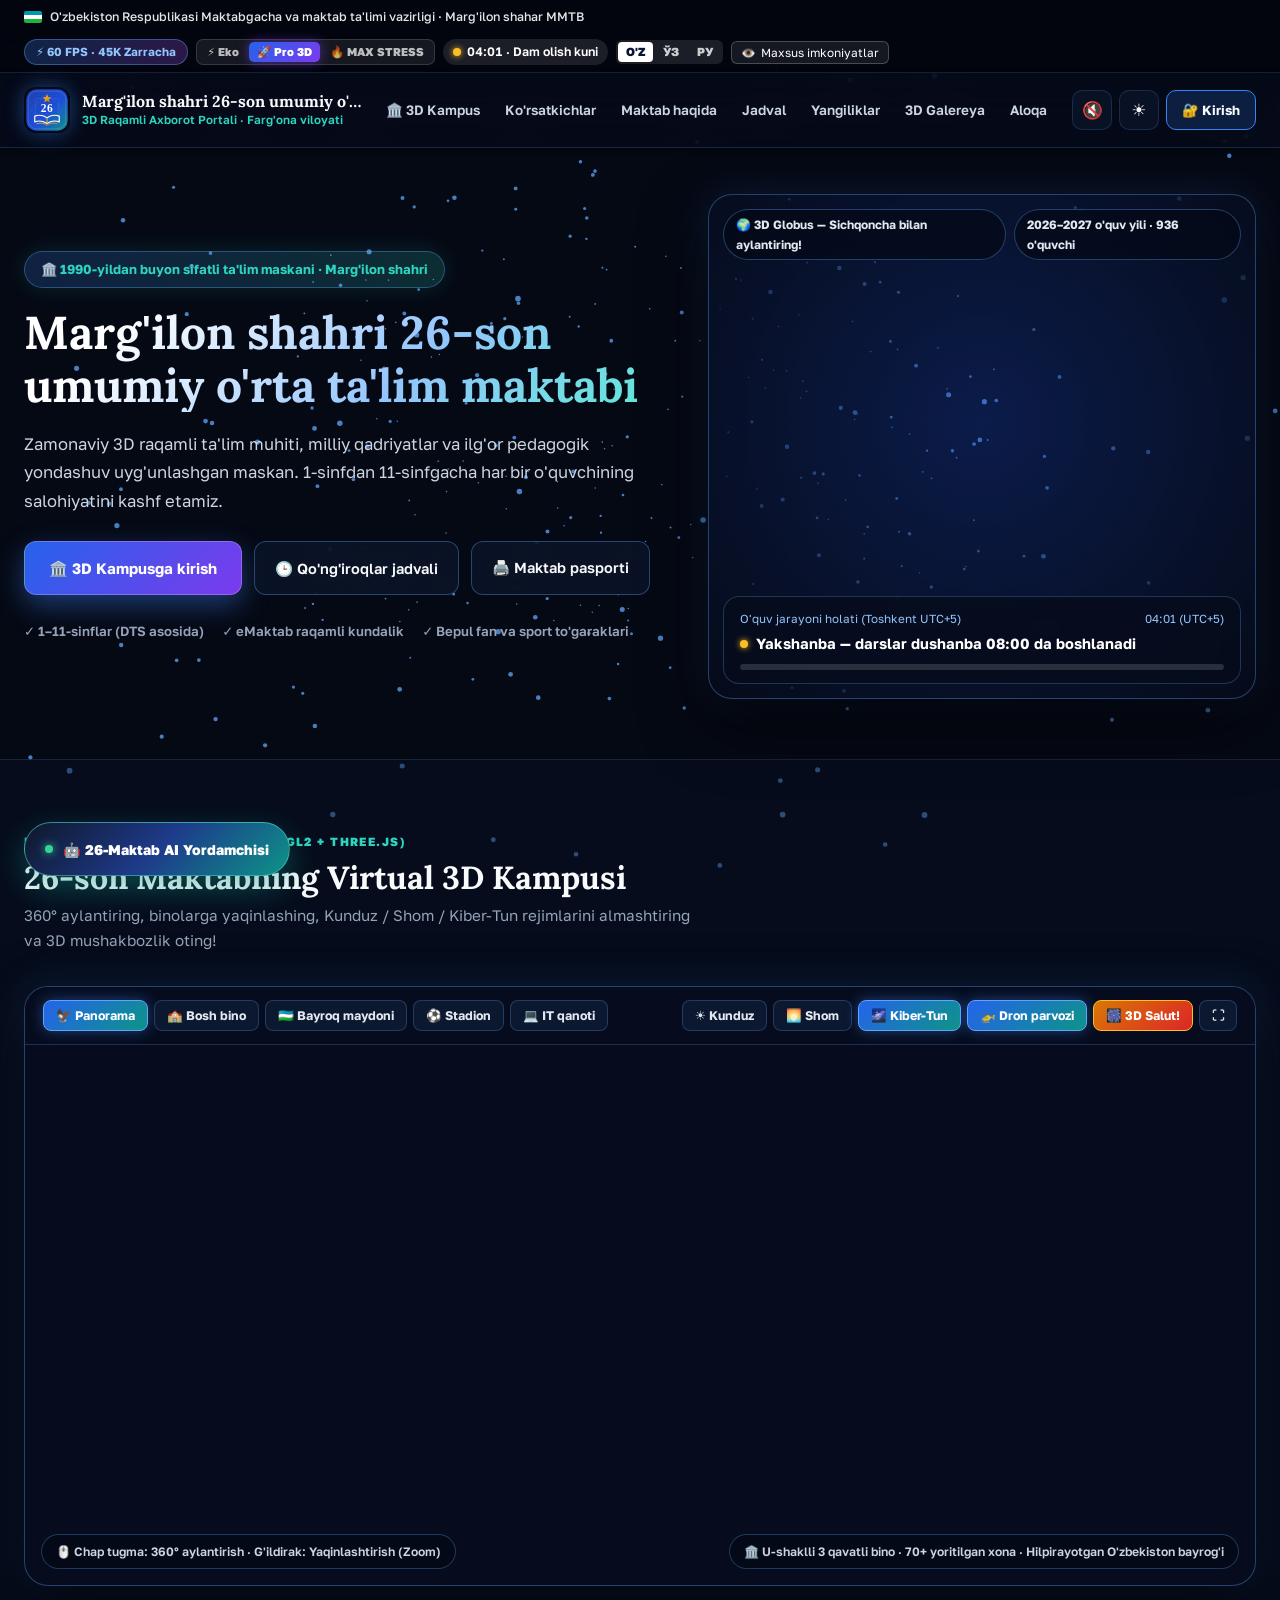
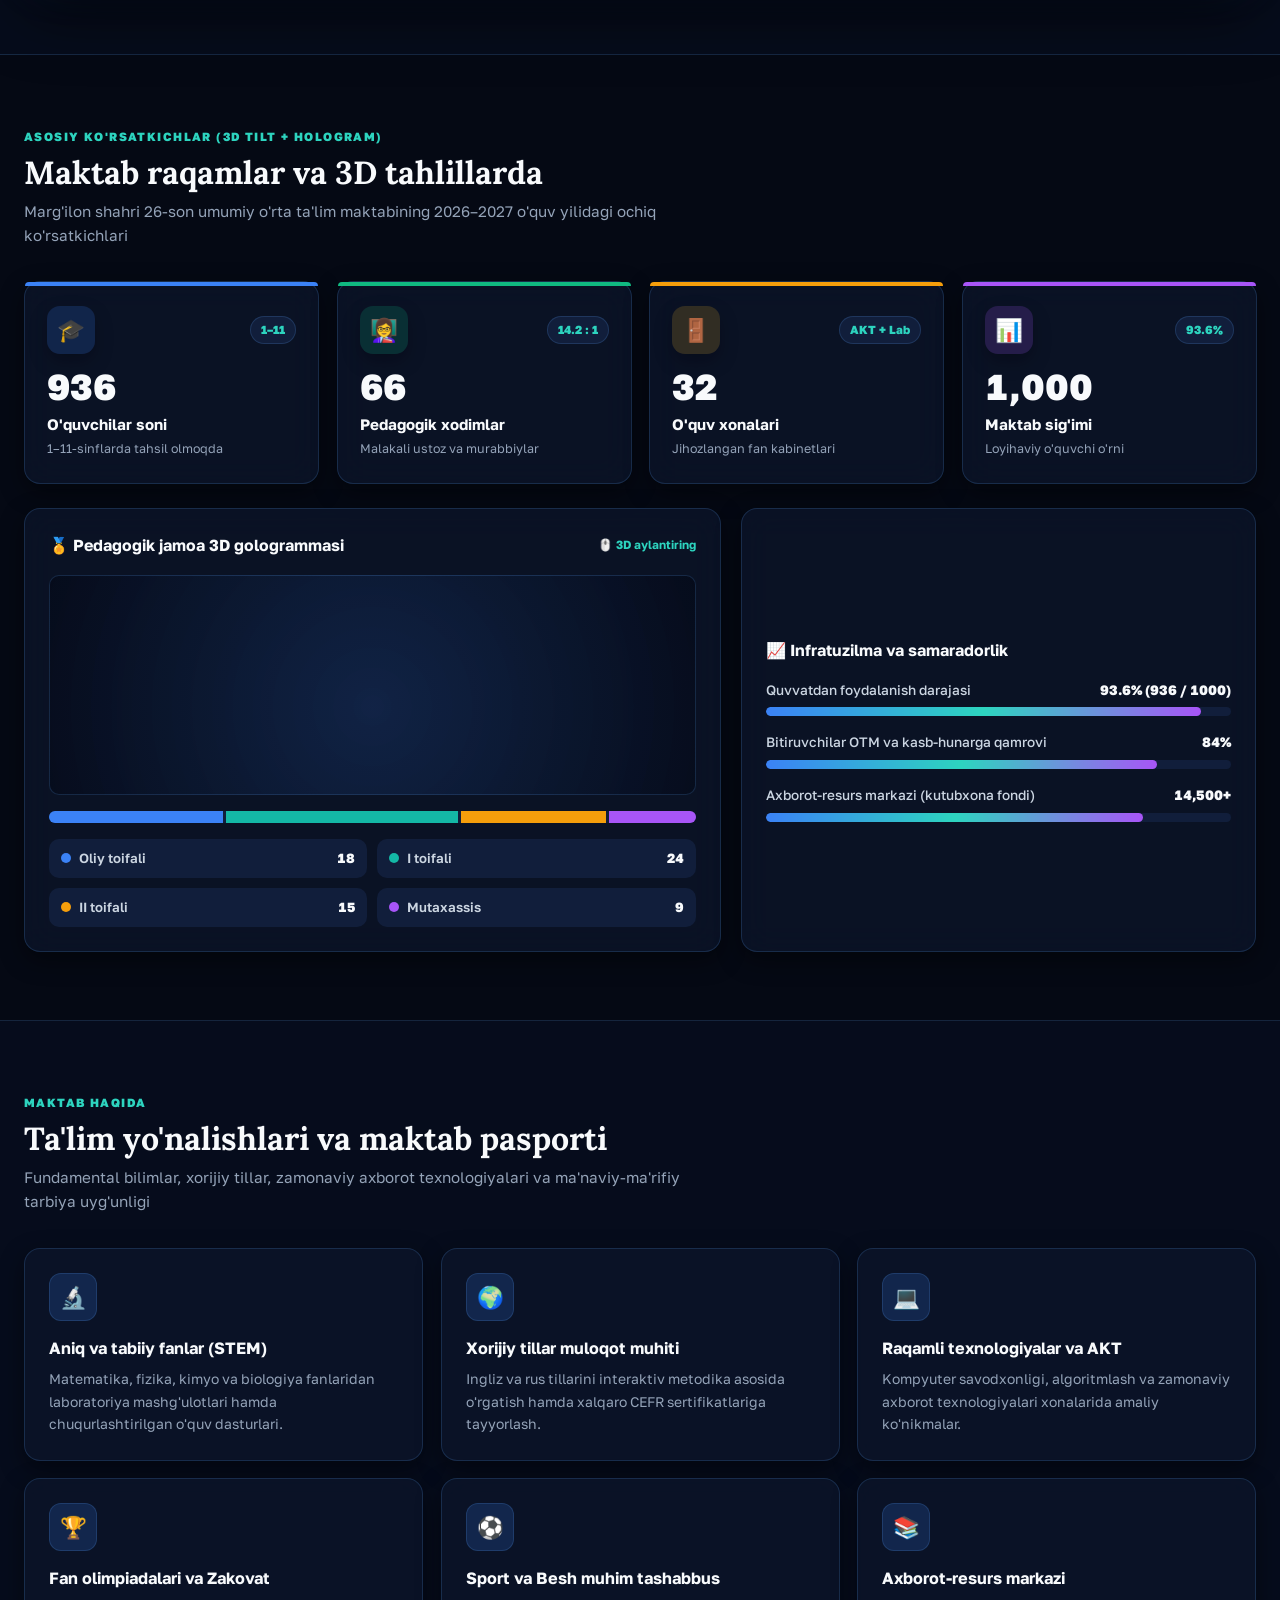
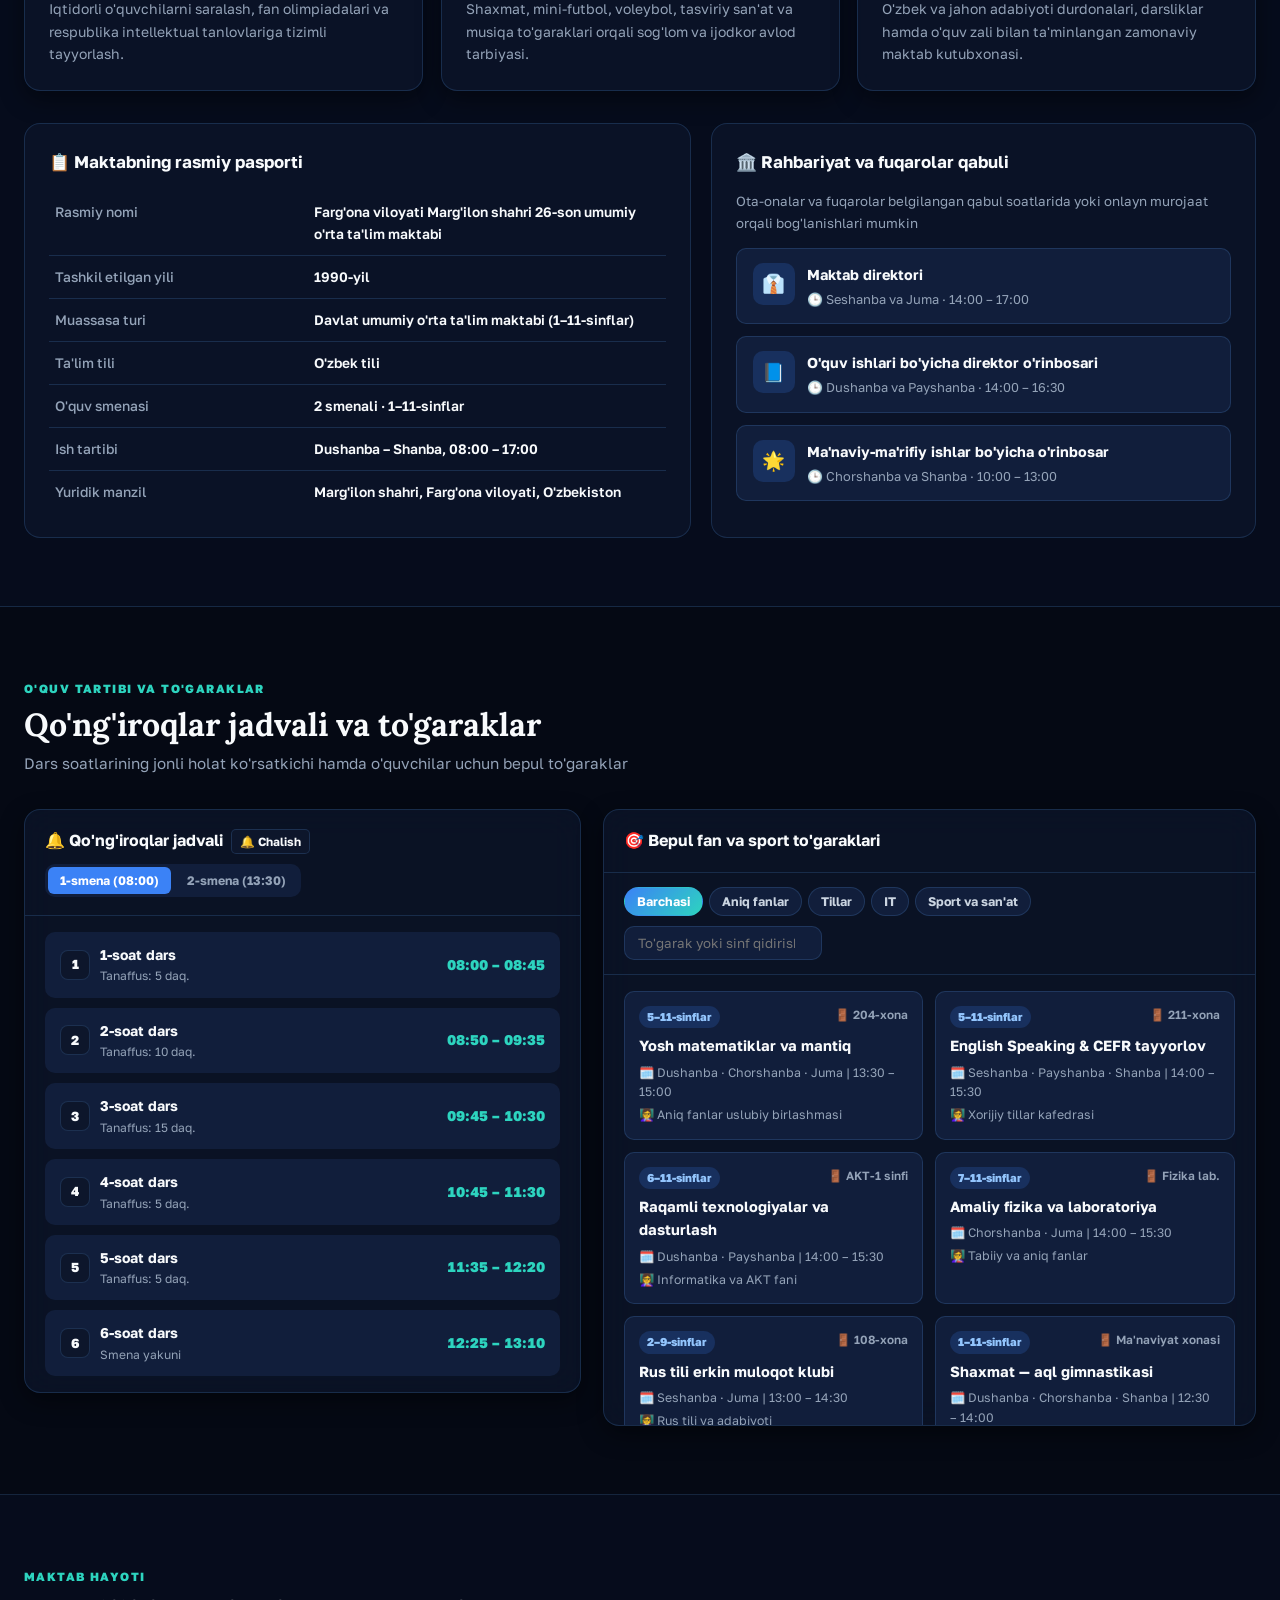
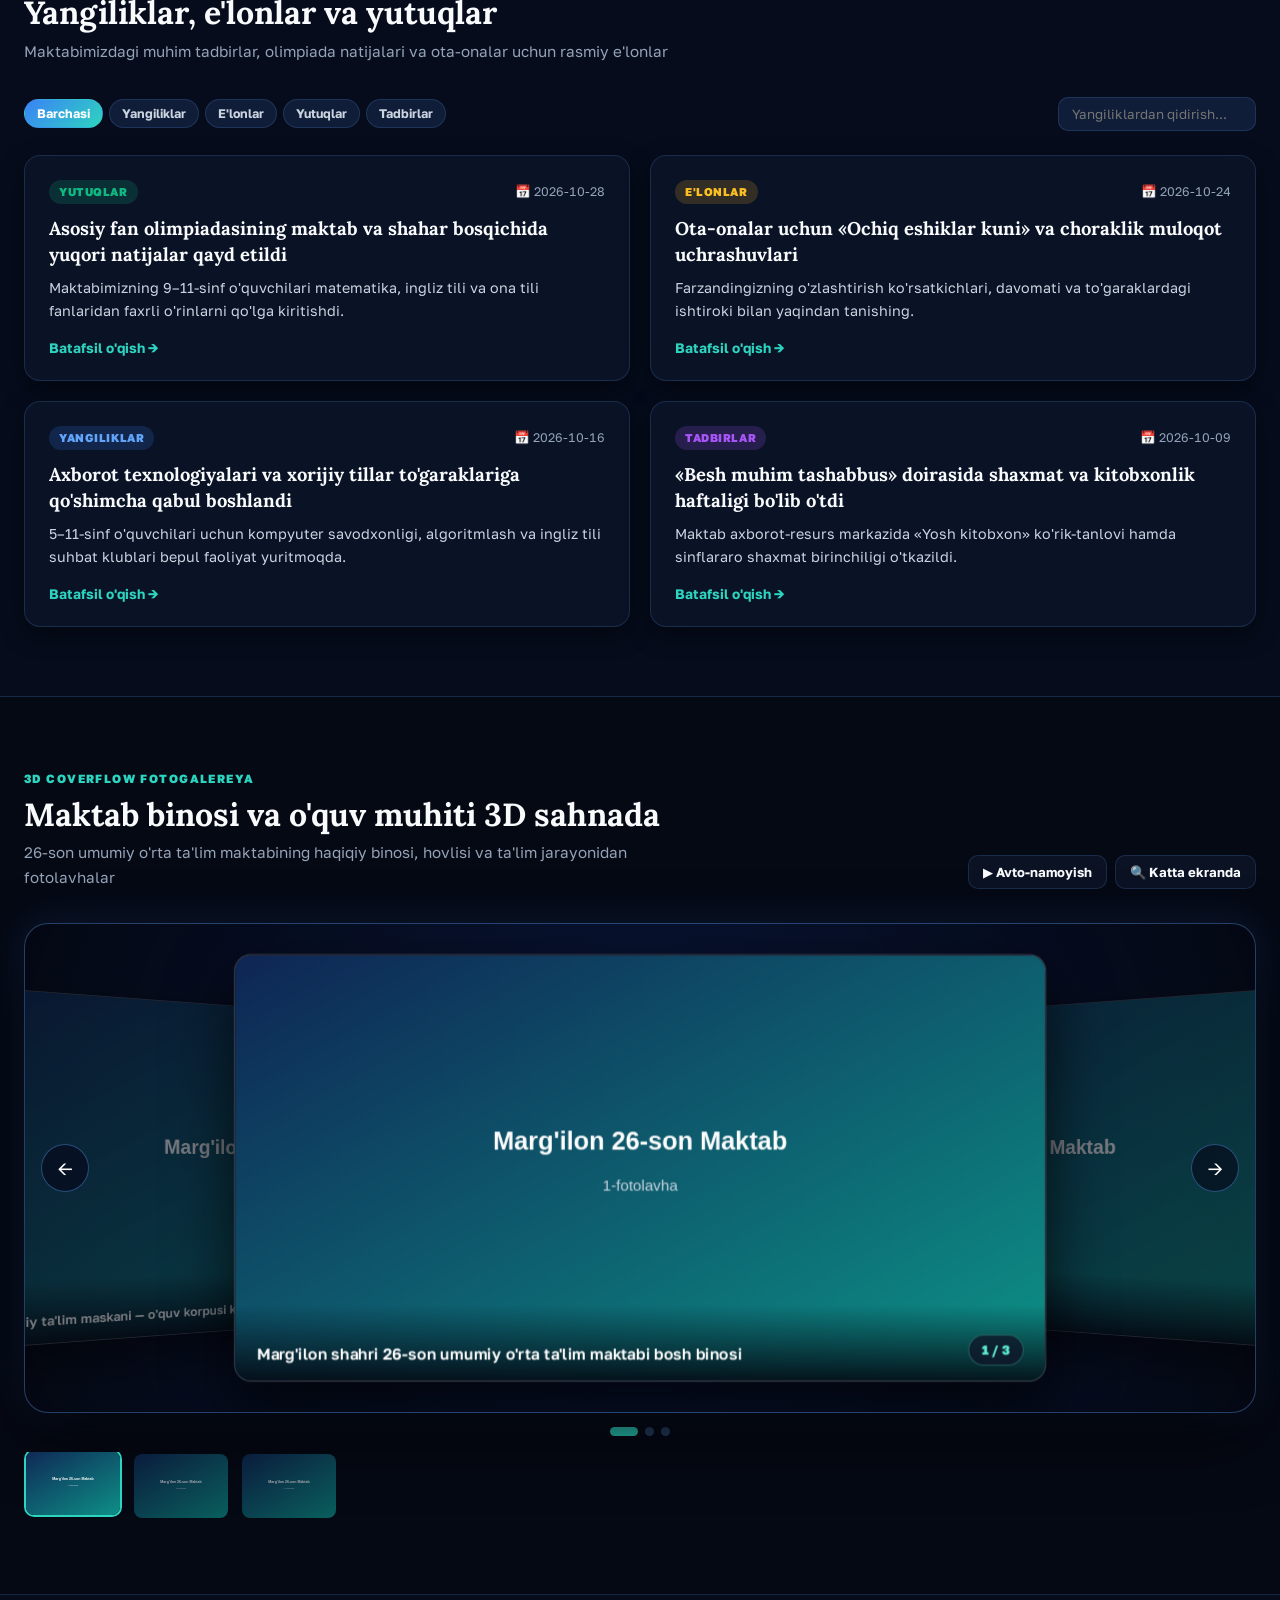
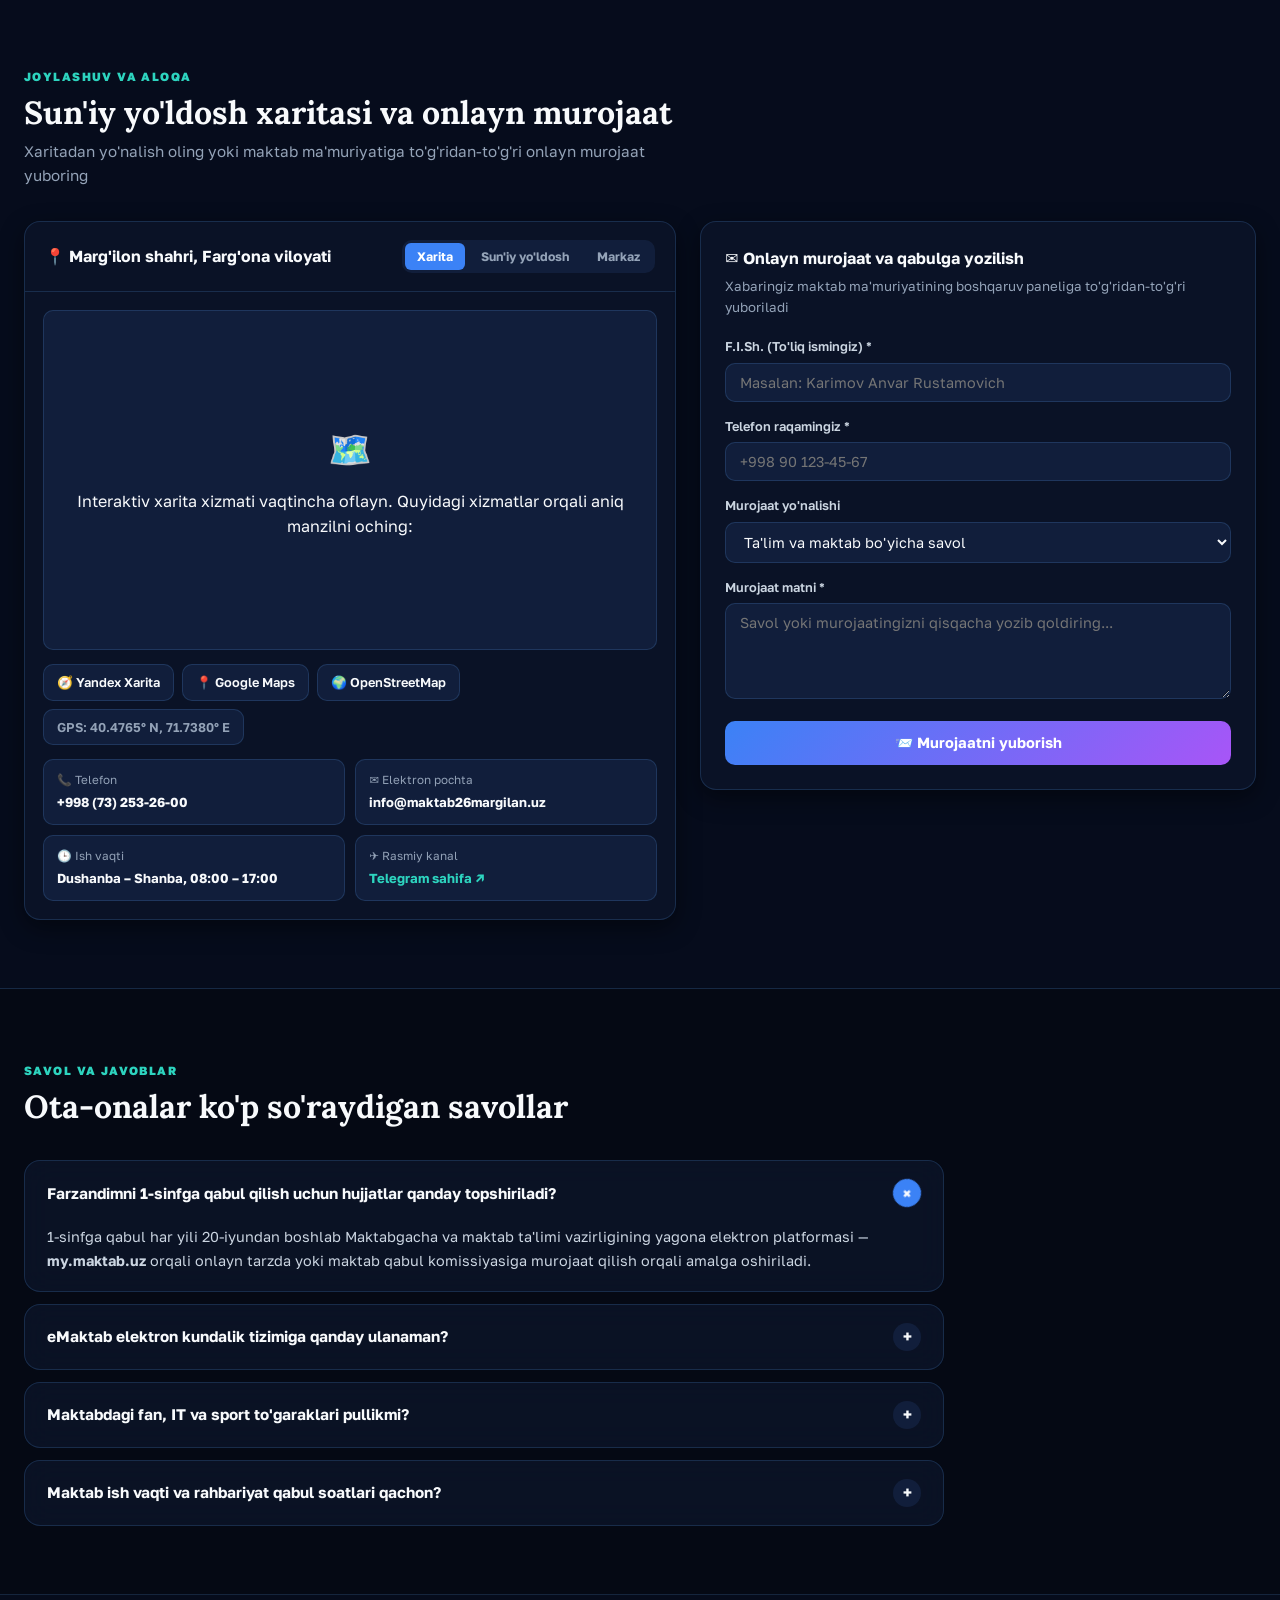
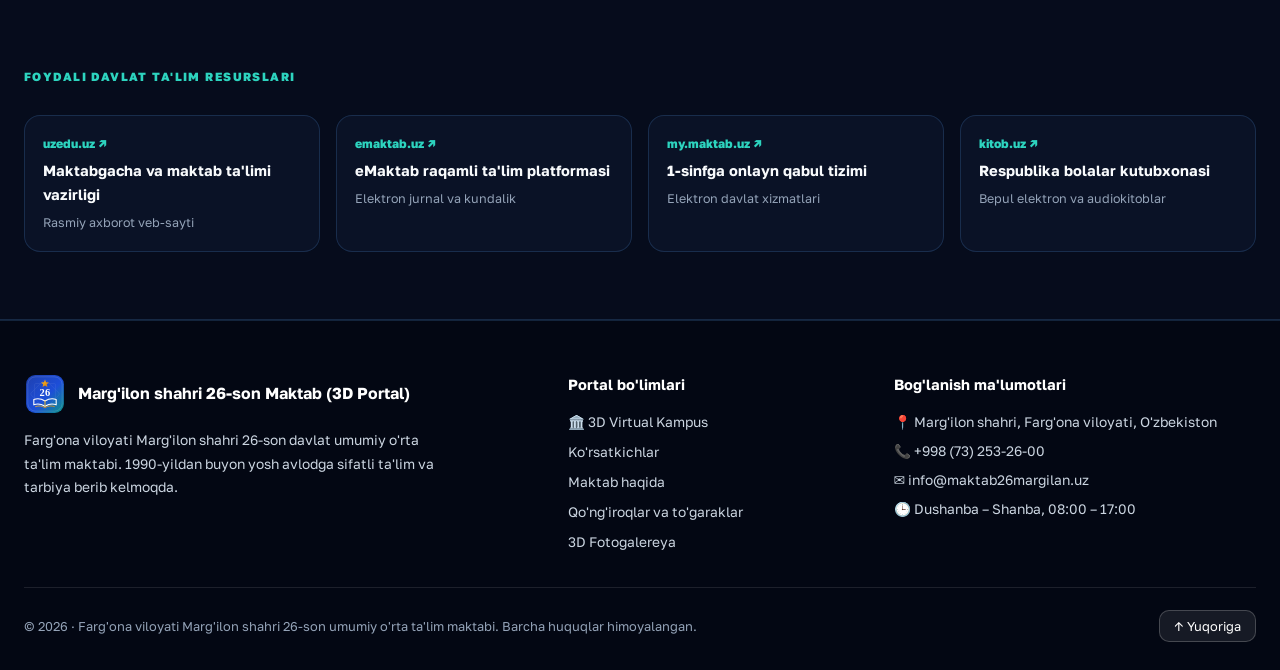
==== commit c4ea6a8e: "feat(3d): Ultra-3D WebGL2 maktab kampusi, 3D globus, 125K GPU stress, 3D prizma va AI yordamchi qo's" ====
--- a/index.html
+++ b/index.html
@@ -1,5 +1,5 @@
 <!DOCTYPE html>
-<html lang="uz" data-theme="light" data-font-scale="md" data-grayscale="false">
+<html lang="uz" data-theme="dark" data-font-scale="md" data-grayscale="false">
 <head>
   <meta charset="UTF-8" />
   <meta name="viewport" content="width=device-width, initial-scale=1.0" />
@@ -7,36 +7,31 @@
   <!-- ═══════════════════════════════════════════════════════════════════
        SEO — ASOSIY META TEGLAR
   ═══════════════════════════════════════════════════════════════════ -->
-  <title>Marg'ilon 26-son Maktab | Farg'ona viloyati umumiy o'rta ta'lim maktabi</title>
+  <title>Marg'ilon 26-son Maktab | 3D Virtual Portal — Farg'ona viloyati</title>
 
   <meta name="description"
-        content="Farg'ona viloyati Marg'ilon shahri 26-son umumiy o'rta ta'lim maktabining rasmiy axborot portali. O'quvchilar, pedagogik jamoa, dars va qo'ng'iroqlar jadvali, to'garaklar, yangiliklar va onlayn murojaat." />
+        content="Farg'ona viloyati Marg'ilon shahri 26-son umumiy o'rta ta'lim maktabining 3D interaktiv rasmiy axborot portali. 3D virtual kampus, 3D globus, jonli jadval, to'garaklar va onlayn murojaat." />
 
   <meta name="keywords"
-        content="Marg'ilon 26-maktab, Farg'ona viloyati maktab, 26-son maktab Marg'ilon, umumiy o'rta ta'lim, Marg'ilon shahri maktab, eMaktab, O'zbekiston maktablari" />
+        content="Marg'ilon 26-maktab, 3D maktab portali, Farg'ona viloyati maktab, 26-son maktab Marg'ilon, umumiy o'rta ta'lim, eMaktab" />
 
   <meta name="robots" content="index, follow" />
   <meta name="author" content="26-son Umumiy o'rta ta'lim maktabi, Marg'ilon" />
-  <meta name="theme-color" content="#1e40af" />
+  <meta name="theme-color" content="#050914" />
 
   <link rel="canonical" href="https://smamatov637-stack.github.io/26-maktab/" />
-  <link rel="manifest" href="./manifest.json" />
-  <link rel="icon" type="image/svg+xml" href="./assets/img/emblem.svg" />
-
-  <!-- ═══════════════════════════════════════════════════════════════════
-       OPEN GRAPH (Telegram, Facebook, WhatsApp ulashish uchun)
-  ═══════════════════════════════════════════════════════════════════ -->
+  <link rel="icon" type="image/svg+xml" href="data:image/svg+xml,%3Csvg%20xmlns=%22http://www.w3.org/2000/svg%22%20viewBox=%220%200%20120%20120%22%20role=%22img%22%20aria-label=%22Marg%27ilon%2026-maktab%20emblemasi%22%3E%20%3Cdefs%3E%20%3ClinearGradient%20id=%22crestBg%22%20x1=%220%25%22%20y1=%220%25%22%20x2=%22100%25%22%20y2=%22100%25%22%3E%20%3Cstop%20offset=%220%25%22%20stop-color=%22%231e40af%22/%3E%20%3Cstop%20offset=%2255%25%22%20stop-color=%22%231d4ed8%22/%3E%20%3Cstop%20offset=%22100%25%22%20stop-color=%22%230d9488%22/%3E%20%3C/linearGradient%3E%20%3ClinearGradient%20id=%22goldGrad%22%20x1=%220%25%22%20y1=%220%25%22%20x2=%22100%25%22%20y2=%22100%25%22%3E%20%3Cstop%20offset=%220%25%22%20stop-color=%22%23fbbf24%22/%3E%20%3Cstop%20offset=%22100%25%22%20stop-color=%22%23d97706%22/%3E%20%3C/linearGradient%3E%20%3C/defs%3E%20%3C%21--%20Rounded%20shield%20base%20--%3E%20%3Crect%20x=%226%22%20y=%226%22%20width=%22108%22%20height=%22108%22%20rx=%2226%22%20fill=%22url(%23crestBg)%22/%3E%20%3Crect%20x=%2211%22%20y=%2211%22%20width=%2298%22%20height=%2298%22%20rx=%2222%22%20fill=%22none%22%20stroke=%22rgba(255,255,255,0.24)%22%20stroke-width=%221.5%22/%3E%20%3C%21--%20Subtle%20Uzbek%208-point%20star%20ornament%20--%3E%20%3Cg%20opacity=%220.14%22%20stroke=%22%23ffffff%22%20stroke-width=%221.2%22%20fill=%22none%22%3E%20%3Crect%20x=%2230%22%20y=%2230%22%20width=%2260%22%20height=%2260%22%20rx=%224%22/%3E%20%3Crect%20x=%2230%22%20y=%2230%22%20width=%2260%22%20height=%2260%22%20rx=%224%22%20transform=%22rotate(45%2060%2060)%22/%3E%20%3C/g%3E%20%3C%21--%20Golden%20star%20/%20rays%20above%20book%20--%3E%20%3Cpolygon%20points=%2260,19%2063.2,26.4%2071.2,27.1%2065.1,32.3%2067,40.1%2060,35.9%2053,40.1%2054.9,32.3%2048.8,27.1%2056.8,26.4%22%20fill=%22url(%23goldGrad)%22/%3E%20%3C%21--%20Number%2026%20--%3E%20%3Ctext%20x=%2260%22%20y=%2266%22%20text-anchor=%22middle%22%20font-family=%22Georgia,%20%27Times%20New%20Roman%27,%20serif%22%20font-weight=%22700%22%20font-size=%2230%22%20fill=%22%23ffffff%22%20letter-spacing=%221%22%3E26%3C/text%3E%20%3C%21--%20Open%20book%20motif%20--%3E%20%3Cpath%20d=%22M28%2076%20C38%2072,%2050%2074,%2060%2080%20C70%2074,%2082%2072,%2092%2076%20L92%2091%20C82%2087,%2070%2089,%2060%2095%20C50%2089,%2038%2087,%2028%2091%20Z%22%20fill=%22none%22%20stroke=%22%23ffffff%22%20stroke-width=%223%22%20stroke-linejoin=%22round%22/%3E%20%3Cline%20x1=%2260%22%20y1=%2280%22%20x2=%2260%22%20y2=%2295%22%20stroke=%22%23fbbf24%22%20stroke-width=%222.5%22%20stroke-linecap=%22round%22/%3E%20%3Cpath%20d=%22M33%2096%20C43%2092.5,%2051%2094,%2060%2099%20C69%2094,%2077%2092.5,%2087%2096%22%20fill=%22none%22%20stroke=%22url(%23goldGrad)%22%20stroke-width=%222.2%22%20stroke-linecap=%22round%22/%3E%20%3C/svg%3E" />
+
+  <!-- OPEN GRAPH -->
   <meta property="og:type"        content="website" />
   <meta property="og:url"         content="https://smamatov637-stack.github.io/26-maktab/" />
-  <meta property="og:title"       content="Marg'ilon 26-son Maktab — Rasmiy axborot portali" />
-  <meta property="og:description" content="Farg'ona viloyati Marg'ilon shahri 26-son umumiy o'rta ta'lim maktabining rasmiy veb-portali: ko'rsatkichlar, jadval, to'garaklar, yangiliklar va bog'lanish." />
+  <meta property="og:title"       content="Marg'ilon 26-son Maktab — 3D Interaktiv Rasmiy Portal" />
+  <meta property="og:description" content="3D Virtual Maktab Kampusi, 3D Gologramma Globus, Jonli Qo'ng'iroqlar va Admin CMS tizimiga ega zamonaviy maktab portali." />
   <meta property="og:image"       content="https://i.ibb.co/sdQpJkkP/photo-2-2026-02-18-11-37-07.jpg" />
   <meta property="og:locale"      content="uz_UZ" />
   <meta property="og:site_name"   content="26-son Maktab Marg'ilon" />
 
-  <!-- ═══════════════════════════════════════════════════════════════════
-       GOOGLE STRUCTURED DATA (Schema.org School + FAQPage)
-  ═══════════════════════════════════════════════════════════════════ -->
+  <!-- GOOGLE STRUCTURED DATA -->
   <script type="application/ld+json">
   {
     "@context": "https://schema.org",
@@ -45,7 +40,7 @@
         "@type": "School",
         "name": "Farg'ona viloyati Marg'ilon shahri 26-son umumiy o'rta ta'lim maktabi",
         "alternateName": "Marg'ilon 26-maktab",
-        "description": "Farg'ona viloyati Marg'ilon shahridagi 26-son umumiy o'rta ta'lim maktabi. Sifatli ta'lim va zamonaviy o'quv muhiti.",
+        "description": "Farg'ona viloyati Marg'ilon shahridagi 26-son umumiy o'rta ta'lim maktabi. Sifatli ta'lim va zamonaviy 3D raqamli o'quv muhiti.",
         "url": "https://smamatov637-stack.github.io/26-maktab/",
         "telephone": "+998-73-253-26-00",
         "email": "info@maktab26margilan.uz",
@@ -64,36 +59,13 @@
         "openingHours": "Mo-Sa 08:00-17:00",
         "inLanguage": ["uz", "ru"],
         "foundingDate": "1990",
-        "numberOfStudents": 936,
-        "areaServed": "Marg'ilon shahri, Farg'ona viloyati",
-        "educationalLevel": "Umumiy o'rta ta'lim (1–11-sinflar)"
-      },
-      {
-        "@type": "FAQPage",
-        "mainEntity": [
-          {
-            "@type": "Question",
-            "name": "1-sinfga qabul uchun hujjatlar qanday topshiriladi?",
-            "acceptedAnswer": {
-              "@type": "Answer",
-              "text": "1-sinfga qabul har yili 20-iyundan boshlab Maktabgacha va maktab ta'limi vazirligining my.maktab.uz elektron platformasi orqali yoki maktab qabul komissiyasiga murojaat qilish orqali amalga oshiriladi."
-            }
-          },
-          {
-            "@type": "Question",
-            "name": "Maktabdagi fan va sport to'garaklari pullikmi?",
-            "acceptedAnswer": {
-              "@type": "Answer",
-              "text": "Yo'q, maktab qoshida faoliyat yurituvchi barcha fan, IT va sport to'garaklari o'quvchilar uchun mutlaqo bepul olib boriladi."
-            }
-          }
-        ]
+        "numberOfStudents": 936
       }
     ]
   }
   </script>
 
-  <!-- Google Fonts (Lotin va Kirill yozuvlarini mukammal qo'llab-quvvatlaydi) -->
+  <!-- Google Fonts -->
   <link rel="preconnect" href="https://fonts.googleapis.com" />
   <link rel="preconnect" href="https://fonts.gstatic.com" crossorigin />
   <link href="https://fonts.googleapis.com/css2?family=Golos+Text:wght@400;500;600;700;800&family=Lora:ital,wght@0,600;0,700;1,600&display=swap" rel="stylesheet" />
@@ -101,13 +73,2210 @@
   <!-- Leaflet CSS -->
   <link rel="stylesheet" href="https://cdnjs.cloudflare.com/ajax/libs/leaflet/1.9.4/leaflet.min.css" />
 
-  <!-- Portal Styles -->
-  <link rel="stylesheet" href="./assets/css/styles.css" />
+  <!-- INLINE PORTAL CSS -->
+  <style>
+/* ==========================================================================
+   MARG'ILON 26-SON MAKTAB — ULTRA 3D HOLOGRAPHIC & ARCHITECTURAL DESIGN SYSTEM
+   Version 6.0 (WebGL2 + Three.js + 3D Perspective UI)
+   ========================================================================== */
+
+:root {
+  --bg-body:        #050914;
+  --bg-surface:     rgba(13, 22, 43, 0.76);
+  --bg-surface-solid:#0d162b;
+  --bg-subtle:      rgba(22, 36, 68, 0.72);
+  --bg-header:      rgba(6, 11, 25, 0.80);
+  --bg-topbar:      rgba(3, 6, 15, 0.92);
+
+  --border:         rgba(96, 165, 250, 0.18);
+  --border-strong:  rgba(96, 165, 250, 0.36);
+
+  --text-primary:   #f8fafc;
+  --text-secondary: #cbd5e1;
+  --text-muted:     #94a3b8;
+
+  --accent:         #3b82f6;
+  --accent-dark:    #2563eb;
+  --accent-soft:    rgba(59, 130, 246, 0.18);
+  --accent-glow:    rgba(59, 130, 246, 0.38);
+
+  --cyan:           #06b6d4;
+  --teal:           #2dd4bf;
+  --teal-soft:      rgba(45, 212, 191, 0.16);
+  --gold:           #fbbf24;
+  --gold-soft:      rgba(251, 191, 36, 0.16);
+  --emerald:        #10b981;
+  --emerald-soft:   rgba(16, 185, 129, 0.18);
+  --purple:         #a855f7;
+  --purple-soft:    rgba(168, 85, 247, 0.18);
+  --danger:         #ef4444;
+  --danger-soft:    rgba(239, 68, 68, 0.18);
+
+  --shadow-xs:      0 2px 6px rgba(0, 0, 0, 0.4);
+  --shadow-sm:      0 8px 24px rgba(0, 0, 0, 0.45);
+  --shadow-md:      0 16px 40px rgba(0, 0, 0, 0.55), 0 0 24px rgba(59, 130, 246, 0.12);
+  --shadow-lg:      0 24px 64px rgba(0, 0, 0, 0.72), 0 0 40px rgba(59, 130, 246, 0.18);
+
+  --radius-sm:      10px;
+  --radius-md:      16px;
+  --radius-lg:      24px;
+  --radius-pill:    999px;
+
+  --tr:             0.24s cubic-bezier(0.22, 1, 0.36, 1);
+  --font-sans:      'Golos Text', 'Inter', system-ui, -apple-system, 'Segoe UI', Roboto, sans-serif;
+  --font-serif:     'Lora', Georgia, 'Times New Roman', serif;
+  --base-size:      16px;
+}
+
+[data-theme="light"] {
+  --bg-body:        #eef3fb;
+  --bg-surface:     rgba(255, 255, 255, 0.84);
+  --bg-surface-solid:#ffffff;
+  --bg-subtle:      rgba(232, 240, 252, 0.88);
+  --bg-header:      rgba(255, 255, 255, 0.86);
+  --bg-topbar:      #0c1e4a;
+
+  --border:         rgba(30, 64, 175, 0.15);
+  --border-strong:  rgba(30, 64, 175, 0.30);
+
+  --text-primary:   #0f172a;
+  --text-secondary: #334155;
+  --text-muted:     #64748b;
+
+  --accent:         #1d4ed8;
+  --accent-dark:    #1e3a8a;
+  --accent-soft:    rgba(29, 78, 216, 0.12);
+  --accent-glow:    rgba(29, 78, 216, 0.24);
+
+  --teal:           #0d9488;
+  --teal-soft:      rgba(13, 148, 136, 0.14);
+  --gold:           #d97706;
+  --gold-soft:      rgba(217, 119, 6, 0.14);
+  --emerald:        #059669;
+  --emerald-soft:   rgba(5, 150, 105, 0.14);
+  --purple:         #7c3aed;
+  --purple-soft:    rgba(124, 58, 237, 0.14);
+  --danger:         #dc2626;
+  --danger-soft:    rgba(220, 38, 38, 0.14);
+
+  --shadow-xs:      0 1px 4px rgba(15, 23, 42, 0.06);
+  --shadow-sm:      0 6px 20px rgba(15, 23, 42, 0.08);
+  --shadow-md:      0 14px 34px rgba(15, 23, 42, 0.12);
+  --shadow-lg:      0 22px 54px rgba(15, 23, 42, 0.18);
+}
+
+html[data-font-scale="sm"] { --base-size: 14.5px; }
+html[data-font-scale="md"] { --base-size: 16px; }
+html[data-font-scale="lg"] { --base-size: 18px; }
+html[data-grayscale="true"] { filter: grayscale(100%); }
+
+*, *::before, *::after {
+  box-sizing: border-box;
+  margin: 0;
+  padding: 0;
+}
+
+html {
+  font-size: var(--base-size);
+  scroll-behavior: smooth;
+  scroll-padding-top: 90px;
+}
+
+body {
+  font-family: var(--font-sans);
+  background: var(--bg-body);
+  color: var(--text-primary);
+  line-height: 1.6;
+  min-height: 100vh;
+  overflow-x: hidden;
+  position: relative;
+  transition: background var(--tr), color var(--tr);
+}
+
+/* ==========================================================================
+   FULL-SCREEN WEBGL 3D BACKGROUND CANVAS
+   ========================================================================== */
+#bg-webgl-canvas {
+  position: fixed;
+  inset: 0;
+  width: 100vw;
+  height: 100vh;
+  z-index: 0;
+  pointer-events: none;
+  display: block;
+}
+
+[data-theme="light"] #bg-webgl-canvas {
+  opacity: 0.32;
+}
+
+.topbar,
+.site-header,
+main,
+.site-footer {
+  position: relative;
+  z-index: 2;
+}
+
+a { color: inherit; text-decoration: none; }
+button, input, select, textarea { font-family: inherit; }
+
+.container {
+  max-width: 1320px;
+  margin: 0 auto;
+  padding: 0 24px;
+}
+
+.hidden { display: none !important; }
+
+/* ==========================================================================
+   3D TILT HOLOGRAPHIC CARD SYSTEM
+   ========================================================================== */
+.tilt-3d {
+  transform-style: preserve-3d;
+  will-change: transform;
+  position: relative;
+  backdrop-filter: blur(16px);
+  -webkit-backdrop-filter: blur(16px);
+}
+
+.tilt-3d::after {
+  content: '';
+  position: absolute;
+  inset: 0;
+  border-radius: inherit;
+  pointer-events: none;
+  background: radial-gradient(
+    420px circle at var(--mx, 50%) var(--my, 50%),
+    rgba(255, 255, 255, 0.13),
+    transparent 60%
+  );
+  opacity: 0;
+  transition: opacity 0.25s ease;
+  z-index: 3;
+}
+
+.tilt-3d:hover::after {
+  opacity: 1;
+}
+
+.depth-pop {
+  transform: translateZ(28px);
+}
+
+/* ==========================================================================
+   1. TOP UTILITY & GPU TELEMETRY BAR
+   ========================================================================== */
+.topbar {
+  background: var(--bg-topbar);
+  color: rgba(255, 255, 255, 0.9);
+  font-size: 0.77rem;
+  border-bottom: 1px solid rgba(96, 165, 250, 0.2);
+  backdrop-filter: blur(12px);
+}
+
+.topbar-inner {
+  max-width: 1320px;
+  margin: 0 auto;
+  padding: 7px 24px;
+  display: flex;
+  align-items: center;
+  justify-content: space-between;
+  gap: 12px;
+  flex-wrap: wrap;
+}
+
+.ministry-badge {
+  display: inline-flex;
+  align-items: center;
+  gap: 8px;
+  font-weight: 500;
+}
+
+.uz-flag-bar {
+  display: inline-flex;
+  width: 18px;
+  height: 12px;
+  border-radius: 2px;
+  flex-shrink: 0;
+  background: linear-gradient(
+    to bottom,
+    #0099b5 0% 32%,
+    #ce1126 32% 36%,
+    #ffffff 36% 64%,
+    #ce1126 64% 68%,
+    #1eb53a 68% 100%
+  );
+}
+
+.topbar-controls {
+  display: flex;
+  align-items: center;
+  gap: 8px;
+  flex-wrap: wrap;
+}
+
+.gpu-hud-pill {
+  display: inline-flex;
+  align-items: center;
+  gap: 8px;
+  padding: 3px 11px;
+  border-radius: var(--radius-pill);
+  background: linear-gradient(90deg, rgba(59, 130, 246, 0.25), rgba(168, 85, 247, 0.25));
+  border: 1px solid rgba(96, 165, 250, 0.4);
+  color: #93c5fd;
+  font-weight: 700;
+  font-variant-numeric: tabular-nums;
+  font-size: 0.73rem;
+}
+
+.gpu-mode-switch {
+  display: inline-flex;
+  background: rgba(255, 255, 255, 0.08);
+  border: 1px solid rgba(255, 255, 255, 0.14);
+  border-radius: 7px;
+  padding: 2px;
+  gap: 2px;
+}
+
+.gpu-btn {
+  border: none;
+  background: transparent;
+  color: rgba(255, 255, 255, 0.72);
+  font-size: 0.71rem;
+  font-weight: 800;
+  padding: 3px 8px;
+  border-radius: 5px;
+  cursor: pointer;
+  transition: all var(--tr);
+}
+
+.gpu-btn:hover { color: #fff; }
+.gpu-btn.active {
+  background: linear-gradient(135deg, #2563eb, #7c3aed);
+  color: #ffffff;
+  box-shadow: 0 0 12px rgba(124, 58, 237, 0.6);
+}
+.gpu-btn[data-gpu="extreme"].active {
+  background: linear-gradient(135deg, #ef4444, #f59e0b);
+  box-shadow: 0 0 16px rgba(239, 68, 68, 0.8);
+}
+
+.live-clock-pill {
+  display: inline-flex;
+  align-items: center;
+  gap: 6px;
+  padding: 3px 10px;
+  border-radius: var(--radius-pill);
+  background: rgba(255, 255, 255, 0.1);
+  color: #ffffff;
+  font-variant-numeric: tabular-nums;
+  font-weight: 600;
+}
+
+.pulse-dot {
+  width: 8px;
+  height: 8px;
+  border-radius: 50%;
+  background: #34d399;
+  box-shadow: 0 0 8px #34d399;
+  animation: pulseRing 1.8s infinite;
+}
+
+.pulse-dot.idle {
+  background: #fbbf24;
+  box-shadow: 0 0 6px #fbbf24;
+  animation: none;
+}
+
+@keyframes pulseRing {
+  0%   { box-shadow: 0 0 0 0 rgba(52, 211, 153, 0.75); }
+  70%  { box-shadow: 0 0 0 8px rgba(52, 211, 153, 0); }
+  100% { box-shadow: 0 0 0 0 rgba(52, 211, 153, 0); }
+}
+
+.lang-switcher {
+  display: inline-flex;
+  background: rgba(255, 255, 255, 0.1);
+  border-radius: 6px;
+  padding: 2px;
+  gap: 2px;
+}
+
+.lang-btn {
+  border: none;
+  background: transparent;
+  color: rgba(255, 255, 255, 0.78);
+  font-size: 0.73rem;
+  font-weight: 800;
+  padding: 3px 8px;
+  border-radius: 4px;
+  cursor: pointer;
+  transition: all var(--tr);
+}
+
+.lang-btn.active {
+  background: #ffffff;
+  color: #091533;
+}
+
+.a11y-wrap { position: relative; }
+
+.a11y-btn {
+  border: 1px solid rgba(255, 255, 255, 0.22);
+  background: rgba(255, 255, 255, 0.08);
+  color: #ffffff;
+  padding: 3px 9px;
+  border-radius: 6px;
+  font-size: 0.74rem;
+  cursor: pointer;
+  display: inline-flex;
+  align-items: center;
+  gap: 5px;
+}
+
+.a11y-popover {
+  position: absolute;
+  right: 0;
+  top: calc(100% + 8px);
+  width: 240px;
+  background: var(--bg-surface-solid);
+  color: var(--text-primary);
+  border: 1px solid var(--border-strong);
+  border-radius: var(--radius-md);
+  padding: 14px;
+  box-shadow: var(--shadow-lg);
+  z-index: 700;
+}
+
+.a11y-row { margin-bottom: 12px; }
+.a11y-row:last-child { margin-bottom: 0; }
+.a11y-row-label {
+  display: block;
+  font-size: 0.75rem;
+  font-weight: 700;
+  color: var(--text-muted);
+  margin-bottom: 6px;
+}
+
+.font-scale-group {
+  display: grid;
+  grid-template-columns: repeat(3, 1fr);
+  gap: 6px;
+}
+
+.scale-btn {
+  padding: 6px;
+  border: 1px solid var(--border);
+  background: var(--bg-subtle);
+  color: var(--text-primary);
+  border-radius: 6px;
+  font-weight: 700;
+  cursor: pointer;
+}
+
+.scale-btn.active {
+  background: var(--accent);
+  color: #ffffff;
+  border-color: var(--accent);
+}
+
+.contrast-toggle {
+  width: 100%;
+  padding: 8px 10px;
+  border-radius: 6px;
+  border: 1px solid var(--border);
+  background: var(--bg-subtle);
+  color: var(--text-primary);
+  font-size: 0.8rem;
+  font-weight: 600;
+  cursor: pointer;
+  display: flex;
+  align-items: center;
+  justify-content: space-between;
+}
+
+.contrast-toggle.active {
+  background: var(--accent-soft);
+  border-color: var(--accent);
+  color: var(--accent);
+}
+
+/* ==========================================================================
+   2. STICKY GLASSMORPHIC HEADER
+   ========================================================================== */
+.site-header {
+  position: sticky;
+  top: 0;
+  z-index: 500;
+  background: var(--bg-header);
+  backdrop-filter: blur(18px);
+  -webkit-backdrop-filter: blur(18px);
+  border-bottom: 1px solid var(--border);
+  box-shadow: var(--shadow-xs);
+}
+
+.header-inner {
+  max-width: 1320px;
+  margin: 0 auto;
+  padding: 0 24px;
+  height: 74px;
+  display: flex;
+  align-items: center;
+  justify-content: space-between;
+  gap: 14px;
+}
+
+.school-brand {
+  display: flex;
+  align-items: center;
+  gap: 12px;
+  min-width: 0;
+}
+
+.brand-emblem {
+  width: 46px;
+  height: 46px;
+  flex-shrink: 0;
+  border-radius: 12px;
+  box-shadow: 0 0 20px rgba(59, 130, 246, 0.45);
+  transition: transform 0.4s ease;
+}
+
+.school-brand:hover .brand-emblem {
+  transform: rotateY(18deg) scale(1.06);
+}
+
+.brand-text { min-width: 0; }
+
+.brand-title {
+  font-family: var(--font-serif);
+  font-size: 1rem;
+  font-weight: 700;
+  line-height: 1.25;
+  white-space: nowrap;
+  overflow: hidden;
+  text-overflow: ellipsis;
+}
+
+.brand-sub {
+  font-size: 0.73rem;
+  color: var(--teal);
+  font-weight: 600;
+  white-space: nowrap;
+  overflow: hidden;
+  text-overflow: ellipsis;
+}
+
+.main-nav {
+  display: flex;
+  align-items: center;
+  gap: 3px;
+}
+
+.nav-link {
+  padding: 8px 11px;
+  border-radius: var(--radius-sm);
+  font-size: 0.85rem;
+  font-weight: 600;
+  color: var(--text-secondary);
+  transition: all var(--tr);
+  white-space: nowrap;
+}
+
+.nav-link:hover,
+.nav-link.active {
+  color: #ffffff;
+  background: linear-gradient(135deg, rgba(59, 130, 246, 0.32), rgba(13, 148, 136, 0.28));
+  box-shadow: inset 0 0 0 1px rgba(96, 165, 250, 0.35);
+}
+
+[data-theme="light"] .nav-link:hover,
+[data-theme="light"] .nav-link.active {
+  color: var(--accent);
+}
+
+.header-actions {
+  display: flex;
+  align-items: center;
+  gap: 7px;
+  flex-shrink: 0;
+}
+
+.icon-btn {
+  width: 40px;
+  height: 40px;
+  border-radius: var(--radius-sm);
+  border: 1px solid var(--border);
+  background: var(--bg-surface);
+  color: var(--text-primary);
+  cursor: pointer;
+  display: grid;
+  place-items: center;
+  font-size: 1.05rem;
+  transition: all var(--tr);
+}
+
+.icon-btn:hover,
+.icon-btn.active-sfx {
+  border-color: var(--accent);
+  box-shadow: 0 0 14px var(--accent-glow);
+  transform: translateY(-1px);
+}
+
+.btn-outline-accent {
+  height: 40px;
+  padding: 0 15px;
+  border-radius: var(--radius-sm);
+  border: 1.5px solid var(--accent);
+  background: var(--accent-soft);
+  color: var(--text-primary);
+  font-size: 0.83rem;
+  font-weight: 700;
+  cursor: pointer;
+  display: inline-flex;
+  align-items: center;
+  gap: 6px;
+  transition: all var(--tr);
+  white-space: nowrap;
+}
+
+.btn-outline-accent:hover {
+  background: var(--accent);
+  color: #ffffff;
+  box-shadow: 0 0 18px var(--accent-glow);
+}
+
+.btn-admin-jump {
+  height: 40px;
+  padding: 0 14px;
+  border-radius: var(--radius-sm);
+  border: none;
+  background: linear-gradient(135deg, var(--accent), var(--purple));
+  color: #ffffff;
+  font-size: 0.83rem;
+  font-weight: 700;
+  cursor: pointer;
+  display: inline-flex;
+  align-items: center;
+  gap: 7px;
+}
+
+.unread-pill {
+  background: #ef4444;
+  color: #ffffff;
+  font-size: 0.7rem;
+  font-weight: 800;
+  min-width: 19px;
+  height: 19px;
+  padding: 0 5px;
+  border-radius: var(--radius-pill);
+  display: inline-grid;
+  place-items: center;
+}
+
+.btn-logout {
+  height: 40px;
+  padding: 0 13px;
+  border-radius: var(--radius-sm);
+  border: 1.5px solid var(--danger);
+  background: transparent;
+  color: var(--danger);
+  font-size: 0.82rem;
+  font-weight: 700;
+  cursor: pointer;
+}
+
+.btn-logout:hover { background: var(--danger); color: #ffffff; }
+.mobile-menu-btn { display: none; }
+
+.mobile-drawer {
+  display: none;
+  border-top: 1px solid var(--border);
+  background: var(--bg-surface-solid);
+  padding: 12px 24px 18px;
+}
+.mobile-drawer.open { display: block; }
+.mobile-nav-list { display: grid; gap: 6px; }
+.mobile-nav-list .nav-link { display: block; padding: 10px 14px; }
+
+@media (max-width: 1160px) {
+  .main-nav { display: none; }
+  .mobile-menu-btn { display: grid; }
+}
+
+@media (max-width: 680px) {
+  .ministry-badge span:last-child { display: none; }
+  .header-inner { padding: 0 16px; height: 64px; }
+  .container { padding: 0 16px; }
+}
+
+/* ==========================================================================
+   3. HERO SECTION + 3D HOLOGRAPHIC EARTH GLOBE
+   ========================================================================== */
+.hero-section {
+  position: relative;
+  padding: 46px 0 60px;
+  border-bottom: 1px solid var(--border);
+}
+
+.hero-grid {
+  display: grid;
+  grid-template-columns: 1.08fr 0.92fr;
+  gap: 40px;
+  align-items: center;
+}
+
+@media (max-width: 980px) {
+  .hero-grid { grid-template-columns: 1fr; gap: 30px; }
+}
+
+.hero-eyebrow {
+  display: inline-flex;
+  align-items: center;
+  gap: 8px;
+  padding: 7px 16px;
+  border-radius: var(--radius-pill);
+  background: linear-gradient(90deg, rgba(59, 130, 246, 0.2), rgba(45, 212, 191, 0.18));
+  border: 1px solid var(--border-strong);
+  color: var(--teal);
+  font-size: 0.82rem;
+  font-weight: 700;
+  margin-bottom: 18px;
+  box-shadow: 0 0 24px rgba(45, 212, 191, 0.14);
+}
+
+.hero-title {
+  font-family: var(--font-serif);
+  font-size: clamp(2rem, 3.6vw, 3.05rem);
+  line-height: 1.15;
+  font-weight: 700;
+  margin-bottom: 18px;
+  background: linear-gradient(135deg, #ffffff 15%, #93c5fd 60%, #5eead4 100%);
+  -webkit-background-clip: text;
+  -webkit-text-fill-color: transparent;
+}
+
+[data-theme="light"] .hero-title {
+  background: linear-gradient(135deg, #0f172a 10%, #1d4ed8 65%, #0d9488 100%);
+  -webkit-background-clip: text;
+  -webkit-text-fill-color: transparent;
+}
+
+.hero-desc {
+  font-size: 1.04rem;
+  color: var(--text-secondary);
+  max-width: 610px;
+  margin-bottom: 26px;
+  line-height: 1.72;
+}
+
+.hero-actions {
+  display: flex;
+  flex-wrap: wrap;
+  gap: 12px;
+  margin-bottom: 26px;
+}
+
+.btn-cta-3d {
+  display: inline-flex;
+  align-items: center;
+  gap: 9px;
+  padding: 14px 24px;
+  border-radius: 12px;
+  background: linear-gradient(135deg, #2563eb, #7c3aed, #0d9488);
+  background-size: 200% 200%;
+  animation: gradFlow 5s ease infinite;
+  color: #ffffff;
+  font-size: 0.94rem;
+  font-weight: 700;
+  border: 1px solid rgba(255, 255, 255, 0.22);
+  cursor: pointer;
+  box-shadow: 0 10px 28px rgba(59, 130, 246, 0.42);
+  transition: transform var(--tr), box-shadow var(--tr);
+}
+
+.btn-cta-3d:hover {
+  transform: translateY(-3px) scale(1.02);
+  box-shadow: 0 16px 36px rgba(124, 58, 237, 0.55);
+}
+
+@keyframes gradFlow {
+  0%, 100% { background-position: 0% 50%; }
+  50%      { background-position: 100% 50%; }
+}
+
+.btn-cta-secondary {
+  display: inline-flex;
+  align-items: center;
+  gap: 8px;
+  padding: 13px 20px;
+  border-radius: 12px;
+  background: var(--bg-surface);
+  color: var(--text-primary);
+  border: 1px solid var(--border-strong);
+  font-size: 0.91rem;
+  font-weight: 600;
+  cursor: pointer;
+  backdrop-filter: blur(12px);
+  transition: all var(--tr);
+}
+
+.btn-cta-secondary:hover {
+  border-color: var(--teal);
+  box-shadow: 0 0 20px rgba(45, 212, 191, 0.25);
+  transform: translateY(-2px);
+}
+
+.hero-trust-strip {
+  display: flex;
+  flex-wrap: wrap;
+  gap: 10px 18px;
+  font-size: 0.83rem;
+  color: var(--text-muted);
+  font-weight: 600;
+}
+
+/* 3D Globe Showcase Stage */
+.hero-3d-stage {
+  position: relative;
+  border-radius: var(--radius-lg);
+  background: radial-gradient(circle at 50% 45%, rgba(29, 78, 216, 0.28), rgba(6, 11, 25, 0.92));
+  border: 1px solid var(--border-strong);
+  box-shadow: var(--shadow-lg);
+  overflow: hidden;
+  aspect-ratio: 1 / 0.92;
+  min-height: 410px;
+}
+
+#hero-globe-canvas {
+  width: 100%;
+  height: 100%;
+  display: block;
+  cursor: grab;
+}
+
+#hero-globe-canvas:active { cursor: grabbing; }
+
+.hero-stage-top {
+  position: absolute;
+  top: 14px;
+  left: 14px;
+  right: 14px;
+  display: flex;
+  justify-content: space-between;
+  align-items: center;
+  gap: 8px;
+  pointer-events: none;
+  z-index: 4;
+}
+
+.stage-badge {
+  pointer-events: auto;
+  background: rgba(5, 10, 24, 0.78);
+  backdrop-filter: blur(10px);
+  border: 1px solid rgba(96, 165, 250, 0.35);
+  color: #e2e8f0;
+  padding: 5px 12px;
+  border-radius: var(--radius-pill);
+  font-size: 0.75rem;
+  font-weight: 700;
+}
+
+.hero-live-card {
+  position: absolute;
+  left: 14px;
+  right: 14px;
+  bottom: 14px;
+  background: rgba(6, 12, 28, 0.84);
+  backdrop-filter: blur(12px);
+  border: 1px solid rgba(96, 165, 250, 0.28);
+  border-radius: var(--radius-md);
+  padding: 13px 16px;
+  color: #ffffff;
+  z-index: 4;
+}
+
+.hero-live-top {
+  display: flex;
+  justify-content: space-between;
+  font-size: 0.73rem;
+  color: #93c5fd;
+  margin-bottom: 4px;
+}
+
+.hero-live-status {
+  font-size: 0.92rem;
+  font-weight: 700;
+  margin-bottom: 8px;
+  display: flex;
+  align-items: center;
+  gap: 8px;
+}
+
+.hero-live-bar {
+  height: 6px;
+  background: rgba(255, 255, 255, 0.14);
+  border-radius: var(--radius-pill);
+  overflow: hidden;
+}
+
+.hero-live-bar-fill {
+  height: 100%;
+  width: 0%;
+  background: linear-gradient(90deg, #34d399, #3b82f6, #a855f7);
+  border-radius: var(--radius-pill);
+  transition: width 0.5s ease;
+}
+
+/* ==========================================================================
+   4. FLAGSHIP 3D VIRTUAL SCHOOL CAMPUS (#campus3d)
+   ========================================================================== */
+.campus-3d-wrapper {
+  position: relative;
+  border-radius: var(--radius-lg);
+  overflow: hidden;
+  border: 1.5px solid var(--border-strong);
+  box-shadow: var(--shadow-lg);
+  background: #060c1d;
+}
+
+.campus-3d-wrapper:fullscreen {
+  border-radius: 0;
+  width: 100vw;
+  height: 100vh;
+}
+
+.campus-toolbar {
+  padding: 13px 18px;
+  background: rgba(7, 13, 30, 0.92);
+  border-bottom: 1px solid rgba(96, 165, 250, 0.24);
+  display: flex;
+  align-items: center;
+  justify-content: space-between;
+  gap: 10px;
+  flex-wrap: wrap;
+}
+
+.campus-btn-group {
+  display: flex;
+  flex-wrap: wrap;
+  gap: 6px;
+}
+
+.cam-btn {
+  padding: 7px 12px;
+  border-radius: 8px;
+  border: 1px solid rgba(96, 165, 250, 0.25);
+  background: rgba(15, 26, 52, 0.85);
+  color: #e2e8f0;
+  font-size: 0.78rem;
+  font-weight: 700;
+  cursor: pointer;
+  transition: all var(--tr);
+}
+
+.cam-btn:hover,
+.cam-btn.active {
+  background: linear-gradient(135deg, #2563eb, #0d9488);
+  border-color: #60a5fa;
+  color: #ffffff;
+  box-shadow: 0 0 14px rgba(59, 130, 246, 0.45);
+}
+
+.cam-btn.firework-btn {
+  background: linear-gradient(135deg, #d97706, #dc2626);
+  border-color: #fbbf24;
+  color: #fff;
+}
+
+#campus-3d-canvas {
+  width: 100%;
+  height: 540px;
+  display: block;
+  cursor: grab;
+}
+
+.campus-3d-wrapper:fullscreen #campus-3d-canvas {
+  height: calc(100vh - 60px);
+}
+
+#campus-3d-canvas:active { cursor: grabbing; }
+
+@media (max-width: 700px) {
+  #campus-3d-canvas { height: 370px; }
+}
+
+.campus-hud-overlay {
+  position: absolute;
+  bottom: 16px;
+  left: 16px;
+  right: 16px;
+  display: flex;
+  justify-content: space-between;
+  align-items: flex-end;
+  gap: 12px;
+  pointer-events: none;
+  flex-wrap: wrap;
+}
+
+.campus-hint-pill {
+  background: rgba(5, 10, 24, 0.78);
+  backdrop-filter: blur(10px);
+  border: 1px solid rgba(96, 165, 250, 0.3);
+  color: #cbd5e1;
+  padding: 7px 14px;
+  border-radius: var(--radius-pill);
+  font-size: 0.76rem;
+  font-weight: 600;
+}
+
+/* ==========================================================================
+   5. SECTIONS, 3D STATS CARDS & 3D HOLOGRAM PRISM CHART
+   ========================================================================== */
+.page-section {
+  padding: 68px 0;
+  border-bottom: 1px solid var(--border);
+}
+
+.page-section.alt-bg {
+  background: rgba(10, 18, 38, 0.45);
+}
+
+[data-theme="light"] .page-section.alt-bg {
+  background: rgba(255, 255, 255, 0.55);
+}
+
+.section-head {
+  margin-bottom: 34px;
+  display: flex;
+  align-items: flex-end;
+  justify-content: space-between;
+  gap: 20px;
+  flex-wrap: wrap;
+}
+
+.section-kicker {
+  display: inline-block;
+  font-size: 0.74rem;
+  font-weight: 800;
+  letter-spacing: 0.12em;
+  text-transform: uppercase;
+  color: var(--teal);
+  margin-bottom: 6px;
+}
+
+.section-title {
+  font-family: var(--font-serif);
+  font-size: clamp(1.5rem, 2.5vw, 2.15rem);
+  font-weight: 700;
+  line-height: 1.24;
+}
+
+.section-desc {
+  font-size: 0.95rem;
+  color: var(--text-muted);
+  margin-top: 6px;
+  max-width: 680px;
+}
+
+.stats-grid {
+  display: grid;
+  grid-template-columns: repeat(4, 1fr);
+  gap: 18px;
+  margin-bottom: 24px;
+  perspective: 1100px;
+}
+
+@media (max-width: 960px) { .stats-grid { grid-template-columns: repeat(2, 1fr); } }
+@media (max-width: 520px) { .stats-grid { grid-template-columns: 1fr; } }
+
+.stat-card {
+  background: var(--bg-surface);
+  border: 1px solid var(--border);
+  border-radius: var(--radius-md);
+  padding: 24px 22px;
+  position: relative;
+  box-shadow: var(--shadow-sm);
+  transition: box-shadow var(--tr), border-color var(--tr);
+}
+
+.stat-card::before {
+  content: '';
+  position: absolute;
+  top: 0; left: 0; right: 0;
+  height: 4px;
+  border-radius: var(--radius-md) var(--radius-md) 0 0;
+  background: var(--card-accent, var(--accent));
+}
+
+.stat-card:hover {
+  box-shadow: var(--shadow-md);
+  border-color: var(--card-accent, var(--accent));
+}
+
+.stat-card.blue   { --card-accent: #3b82f6; }
+.stat-card.green  { --card-accent: #10b981; }
+.stat-card.amber  { --card-accent: #f59e0b; }
+.stat-card.purple { --card-accent: #a855f7; }
+
+.stat-top {
+  display: flex;
+  align-items: center;
+  justify-content: space-between;
+  margin-bottom: 14px;
+  transform: translateZ(30px);
+}
+
+.stat-icon {
+  width: 48px;
+  height: 48px;
+  border-radius: 13px;
+  display: grid;
+  place-items: center;
+  font-size: 1.4rem;
+  box-shadow: 0 8px 18px rgba(0, 0, 0, 0.25);
+}
+
+.stat-card.blue .stat-icon   { background: var(--accent-soft); color: var(--accent); }
+.stat-card.green .stat-icon  { background: var(--emerald-soft); color: var(--emerald); }
+.stat-card.amber .stat-icon  { background: var(--gold-soft); color: var(--gold); }
+.stat-card.purple .stat-icon { background: var(--purple-soft); color: var(--purple); }
+
+.stat-tag {
+  font-size: 0.73rem;
+  font-weight: 800;
+  padding: 4px 10px;
+  border-radius: var(--radius-pill);
+  background: var(--bg-subtle);
+  color: var(--teal);
+  border: 1px solid var(--border);
+}
+
+.stat-value {
+  font-size: 2.25rem;
+  font-weight: 800;
+  line-height: 1.05;
+  font-variant-numeric: tabular-nums;
+  margin-bottom: 6px;
+  transform: translateZ(24px);
+}
+
+.stat-label {
+  font-size: 0.95rem;
+  font-weight: 700;
+  margin-bottom: 3px;
+  transform: translateZ(18px);
+}
+
+.stat-sub {
+  font-size: 0.78rem;
+  color: var(--text-muted);
+}
+
+/* Analytics + 3D Hologram Prism Chart */
+.analytics-grid {
+  display: grid;
+  grid-template-columns: 1.15fr 0.85fr;
+  gap: 20px;
+}
+
+@media (max-width: 960px) { .analytics-grid { grid-template-columns: 1fr; } }
+
+.analytics-card {
+  background: var(--bg-surface);
+  border: 1px solid var(--border);
+  border-radius: var(--radius-md);
+  padding: 24px;
+  box-shadow: var(--shadow-sm);
+  backdrop-filter: blur(16px);
+}
+
+.analytics-card-title {
+  font-size: 1rem;
+  font-weight: 700;
+  margin-bottom: 16px;
+  display: flex;
+  align-items: center;
+  justify-content: space-between;
+  gap: 8px;
+}
+
+#stats-3d-canvas {
+  width: 100%;
+  height: 220px;
+  display: block;
+  border-radius: var(--radius-sm);
+  background: radial-gradient(circle at 50% 60%, rgba(59, 130, 246, 0.16), rgba(5, 10, 24, 0.7));
+  border: 1px solid var(--border);
+  margin-bottom: 16px;
+  cursor: grab;
+}
+
+.segmented-bar {
+  display: flex;
+  height: 12px;
+  border-radius: var(--radius-pill);
+  overflow: hidden;
+  background: var(--bg-subtle);
+  gap: 3px;
+  margin-bottom: 16px;
+}
+
+.seg-piece { height: 100%; transition: width 0.6s ease; }
+.seg-top    { background: #3b82f6; }
+.seg-first  { background: #14b8a6; }
+.seg-second { background: #f59e0b; }
+.seg-spec   { background: #a855f7; }
+
+.legend-grid {
+  display: grid;
+  grid-template-columns: repeat(2, 1fr);
+  gap: 10px;
+}
+
+@media (max-width: 480px) { .legend-grid { grid-template-columns: 1fr; } }
+
+.legend-item {
+  display: flex;
+  align-items: center;
+  justify-content: space-between;
+  padding: 9px 12px;
+  border-radius: var(--radius-sm);
+  background: var(--bg-subtle);
+  font-size: 0.83rem;
+}
+
+.legend-left {
+  display: flex;
+  align-items: center;
+  gap: 8px;
+  color: var(--text-secondary);
+  font-weight: 600;
+}
+
+.legend-dot { width: 10px; height: 10px; border-radius: 50%; flex-shrink: 0; }
+.legend-val { font-weight: 800; font-variant-numeric: tabular-nums; }
+
+.metric-rows { display: grid; gap: 16px; }
+.metric-row-top {
+  display: flex;
+  justify-content: space-between;
+  font-size: 0.85rem;
+  margin-bottom: 6px;
+}
+.metric-row-label { color: var(--text-secondary); font-weight: 500; }
+.metric-row-val { font-weight: 800; font-variant-numeric: tabular-nums; }
+
+.progress-track {
+  height: 9px;
+  background: var(--bg-subtle);
+  border-radius: var(--radius-pill);
+  overflow: hidden;
+}
+
+.progress-fill {
+  height: 100%;
+  border-radius: var(--radius-pill);
+  background: linear-gradient(90deg, var(--accent), var(--teal), var(--purple));
+  transition: width 0.6s ease;
+}
+
+/* ==========================================================================
+   6. PILLARS, PASSPORT & LEADERSHIP (#about)
+   ========================================================================== */
+.pillars-grid {
+  display: grid;
+  grid-template-columns: repeat(3, 1fr);
+  gap: 18px;
+  margin-bottom: 32px;
+  perspective: 1100px;
+}
+
+@media (max-width: 960px) { .pillars-grid { grid-template-columns: repeat(2, 1fr); } }
+@media (max-width: 600px) { .pillars-grid { grid-template-columns: 1fr; } }
+
+.pillar-card {
+  background: var(--bg-surface);
+  border: 1px solid var(--border);
+  border-radius: var(--radius-md);
+  padding: 24px;
+  box-shadow: var(--shadow-sm);
+  transition: border-color var(--tr), box-shadow var(--tr);
+}
+
+.pillar-card:hover {
+  border-color: var(--teal);
+  box-shadow: var(--shadow-md);
+}
+
+.pillar-ico {
+  width: 48px;
+  height: 48px;
+  border-radius: 12px;
+  background: var(--accent-soft);
+  border: 1px solid var(--border);
+  display: grid;
+  place-items: center;
+  font-size: 1.35rem;
+  margin-bottom: 14px;
+  transform: translateZ(26px);
+}
+
+.pillar-title {
+  font-size: 1.02rem;
+  font-weight: 700;
+  margin-bottom: 7px;
+  transform: translateZ(18px);
+}
+
+.pillar-desc {
+  font-size: 0.87rem;
+  color: var(--text-muted);
+  line-height: 1.62;
+}
+
+.passport-leadership-grid {
+  display: grid;
+  grid-template-columns: 1.1fr 0.9fr;
+  gap: 20px;
+}
+
+@media (max-width: 940px) { .passport-leadership-grid { grid-template-columns: 1fr; } }
+
+.info-panel {
+  background: var(--bg-surface);
+  border: 1px solid var(--border);
+  border-radius: var(--radius-md);
+  padding: 24px;
+  backdrop-filter: blur(16px);
+}
+
+.info-panel-title { font-size: 1.06rem; font-weight: 700; margin-bottom: 16px; }
+
+.passport-table { width: 100%; border-collapse: collapse; }
+.passport-table tr { border-bottom: 1px solid var(--border); }
+.passport-table tr:last-child { border-bottom: none; }
+.passport-table th, .passport-table td {
+  padding: 10px 6px;
+  font-size: 0.86rem;
+  text-align: left;
+  vertical-align: top;
+}
+.passport-table th { width: 42%; color: var(--text-muted); font-weight: 500; }
+.passport-table td { font-weight: 600; }
+
+.leader-list { display: grid; gap: 12px; }
+.leader-card {
+  background: var(--bg-subtle);
+  border: 1px solid var(--border);
+  border-radius: var(--radius-sm);
+  padding: 14px 16px;
+  display: flex;
+  align-items: flex-start;
+  gap: 12px;
+}
+.leader-avatar {
+  width: 42px;
+  height: 42px;
+  border-radius: 10px;
+  background: var(--accent-soft);
+  display: grid;
+  place-items: center;
+  font-size: 1.15rem;
+  flex-shrink: 0;
+}
+.leader-role { font-size: 0.9rem; font-weight: 700; margin-bottom: 3px; }
+.leader-hours { font-size: 0.8rem; color: var(--text-muted); }
+
+/* ==========================================================================
+   7. QO'NG'IROQLAR JADVALI VA TO'GARAKLAR (#schedule)
+   ========================================================================== */
+.schedule-grid {
+  display: grid;
+  grid-template-columns: 0.92fr 1.08fr;
+  gap: 22px;
+  align-items: start;
+}
+
+@media (max-width: 980px) { .schedule-grid { grid-template-columns: 1fr; } }
+
+.card-panel {
+  background: var(--bg-surface);
+  border: 1px solid var(--border);
+  border-radius: var(--radius-md);
+  box-shadow: var(--shadow-sm);
+  backdrop-filter: blur(16px);
+  overflow: hidden;
+}
+
+.card-panel-head {
+  padding: 18px 20px;
+  border-bottom: 1px solid var(--border);
+  display: flex;
+  align-items: center;
+  justify-content: space-between;
+  gap: 10px;
+  flex-wrap: wrap;
+}
+
+.card-panel-title { font-size: 1rem; font-weight: 700; }
+
+.shift-tabs {
+  display: inline-flex;
+  background: var(--bg-subtle);
+  padding: 3px;
+  border-radius: var(--radius-sm);
+  gap: 4px;
+}
+
+.shift-tab {
+  border: none;
+  background: transparent;
+  color: var(--text-muted);
+  font-size: 0.77rem;
+  font-weight: 700;
+  padding: 6px 12px;
+  border-radius: 6px;
+  cursor: pointer;
+  transition: all var(--tr);
+}
+
+.shift-tab.active {
+  background: var(--accent);
+  color: #ffffff;
+}
+
+.bell-list { padding: 16px 20px; display: grid; gap: 10px; }
+
+.bell-row {
+  display: flex;
+  align-items: center;
+  justify-content: space-between;
+  padding: 11px 14px;
+  border-radius: var(--radius-sm);
+  background: var(--bg-subtle);
+  border: 1px solid transparent;
+  transition: all var(--tr);
+}
+
+.bell-row:hover {
+  transform: translateX(4px);
+  border-color: var(--border-strong);
+}
+
+.bell-row.current-lesson {
+  background: var(--emerald-soft);
+  border-color: var(--emerald);
+  box-shadow: 0 0 18px rgba(16, 185, 129, 0.25);
+}
+
+.bell-num-wrap { display: flex; align-items: center; gap: 10px; }
+.bell-num {
+  width: 30px;
+  height: 30px;
+  border-radius: 8px;
+  background: var(--bg-surface-solid);
+  border: 1px solid var(--border);
+  display: grid;
+  place-items: center;
+  font-size: 0.82rem;
+  font-weight: 800;
+}
+.bell-row.current-lesson .bell-num {
+  background: var(--emerald);
+  color: #ffffff;
+}
+.bell-name { font-size: 0.88rem; font-weight: 700; }
+.bell-time {
+  font-variant-numeric: tabular-nums;
+  font-size: 0.88rem;
+  font-weight: 800;
+  color: var(--teal);
+}
+.bell-break { font-size: 0.75rem; color: var(--text-muted); }
+
+.clubs-toolbar {
+  padding: 14px 20px;
+  border-bottom: 1px solid var(--border);
+  display: flex;
+  flex-wrap: wrap;
+  gap: 10px;
+  align-items: center;
+  justify-content: space-between;
+}
+
+.pill-filters { display: flex; flex-wrap: wrap; gap: 6px; }
+.pill-btn {
+  padding: 6px 12px;
+  border-radius: var(--radius-pill);
+  border: 1px solid var(--border);
+  background: var(--bg-subtle);
+  color: var(--text-secondary);
+  font-size: 0.78rem;
+  font-weight: 700;
+  cursor: pointer;
+  transition: all var(--tr);
+}
+.pill-btn:hover { border-color: var(--accent); color: var(--accent); }
+.pill-btn.active {
+  background: linear-gradient(135deg, var(--accent), var(--teal));
+  color: #ffffff;
+  border-color: transparent;
+}
+
+.search-input {
+  padding: 8px 13px;
+  border-radius: var(--radius-sm);
+  border: 1px solid var(--border);
+  background: var(--bg-subtle);
+  color: var(--text-primary);
+  font-size: 0.83rem;
+  outline: none;
+  min-width: 190px;
+}
+.search-input:focus { border-color: var(--accent); }
+
+.clubs-list {
+  padding: 16px 20px;
+  display: grid;
+  grid-template-columns: repeat(2, 1fr);
+  gap: 12px;
+  max-height: 450px;
+  overflow-y: auto;
+}
+@media (max-width: 640px) { .clubs-list { grid-template-columns: 1fr; } }
+
+.club-card {
+  padding: 14px;
+  border-radius: var(--radius-sm);
+  background: var(--bg-subtle);
+  border: 1px solid var(--border);
+  transition: transform var(--tr), border-color var(--tr);
+}
+.club-card:hover {
+  border-color: var(--teal);
+  transform: translateY(-2px);
+}
+.club-top { display: flex; justify-content: space-between; gap: 8px; margin-bottom: 6px; }
+.club-grade-badge {
+  font-size: 0.71rem;
+  font-weight: 800;
+  padding: 2px 8px;
+  border-radius: var(--radius-pill);
+  background: var(--accent-soft);
+  color: #93c5fd;
+}
+[data-theme="light"] .club-grade-badge { color: var(--accent); }
+.club-room { font-size: 0.74rem; color: var(--text-muted); font-weight: 600; }
+.club-name { font-size: 0.92rem; font-weight: 700; margin-bottom: 5px; }
+.club-meta { font-size: 0.77rem; color: var(--text-muted); }
+
+/* ==========================================================================
+   8. YANGILIKLAR (#news)
+   ========================================================================== */
+.news-toolbar {
+  display: flex;
+  flex-wrap: wrap;
+  gap: 12px;
+  align-items: center;
+  justify-content: space-between;
+  margin-bottom: 24px;
+}
+
+.news-grid {
+  display: grid;
+  grid-template-columns: repeat(2, 1fr);
+  gap: 20px;
+  perspective: 1100px;
+}
+@media (max-width: 820px) { .news-grid { grid-template-columns: 1fr; } }
+
+.news-card {
+  background: var(--bg-surface);
+  border: 1px solid var(--border);
+  border-radius: var(--radius-md);
+  padding: 24px;
+  display: flex;
+  flex-direction: column;
+  justify-content: space-between;
+  box-shadow: var(--shadow-sm);
+  transition: box-shadow var(--tr), border-color var(--tr);
+}
+
+.news-card:hover {
+  box-shadow: var(--shadow-md);
+  border-color: var(--accent);
+}
+
+.news-meta {
+  display: flex;
+  align-items: center;
+  justify-content: space-between;
+  gap: 10px;
+  margin-bottom: 12px;
+}
+
+.news-cat {
+  font-size: 0.71rem;
+  font-weight: 800;
+  text-transform: uppercase;
+  letter-spacing: 0.05em;
+  padding: 3px 10px;
+  border-radius: var(--radius-pill);
+}
+.news-cat.yutuqlar    { background: var(--emerald-soft); color: var(--emerald); }
+.news-cat.elonlar     { background: var(--gold-soft); color: var(--gold); }
+.news-cat.yangiliklar { background: var(--accent-soft); color: #60a5fa; }
+.news-cat.tadbirlar   { background: var(--purple-soft); color: var(--purple); }
+
+.news-date { font-size: 0.78rem; color: var(--text-muted); font-variant-numeric: tabular-nums; }
+.news-title {
+  font-family: var(--font-serif);
+  font-size: 1.15rem;
+  font-weight: 700;
+  line-height: 1.38;
+  margin-bottom: 10px;
+}
+.news-summary { font-size: 0.89rem; color: var(--text-secondary); margin-bottom: 18px; }
+.news-read-btn {
+  align-self: flex-start;
+  background: transparent;
+  border: none;
+  color: var(--teal);
+  font-size: 0.86rem;
+  font-weight: 700;
+  cursor: pointer;
+}
+.news-read-btn:hover { text-decoration: underline; }
+
+/* ==========================================================================
+   9. 3D COVERFLOW CAROUSEL GALLERY (#gallery)
+   ========================================================================== */
+.gallery-controls-bar { display: flex; gap: 8px; flex-wrap: wrap; }
+.gallery-action-btn {
+  padding: 8px 14px;
+  border-radius: var(--radius-sm);
+  border: 1px solid var(--border);
+  background: var(--bg-surface);
+  color: var(--text-primary);
+  font-size: 0.82rem;
+  font-weight: 700;
+  cursor: pointer;
+  transition: all var(--tr);
+}
+.gallery-action-btn:hover {
+  border-color: var(--teal);
+  color: var(--teal);
+}
+
+.no-image-state {
+  height: 280px;
+  display: flex;
+  flex-direction: column;
+  align-items: center;
+  justify-content: center;
+  gap: 10px;
+  color: var(--text-muted);
+  background: var(--bg-surface);
+  border: 2px dashed var(--border);
+  border-radius: var(--radius-lg);
+}
+
+/* 3D Coverflow Stage */
+.coverflow-stage {
+  position: relative;
+  width: 100%;
+  height: 490px;
+  perspective: 1400px;
+  display: flex;
+  align-items: center;
+  justify-content: center;
+  overflow: hidden;
+  border-radius: var(--radius-lg);
+  background: radial-gradient(circle at 50% 50%, rgba(29, 78, 216, 0.2), rgba(4, 8, 19, 0.92));
+  border: 1px solid var(--border-strong);
+  box-shadow: var(--shadow-lg);
+}
+
+@media (max-width: 720px) {
+  .coverflow-stage { height: 290px; }
+}
+
+.coverflow-track {
+  position: relative;
+  width: 100%;
+  height: 100%;
+  transform-style: preserve-3d;
+}
+
+.cf-slide {
+  position: absolute;
+  top: 50%;
+  left: 50%;
+  width: min(74%, 760px);
+  height: 82%;
+  border-radius: var(--radius-md);
+  overflow: hidden;
+  border: 1.5px solid rgba(255, 255, 255, 0.22);
+  box-shadow: 0 24px 60px rgba(0, 0, 0, 0.75);
+  transition: transform 0.6s cubic-bezier(0.22, 1, 0.36, 1), opacity 0.55s ease, filter 0.55s ease;
+  cursor: pointer;
+  background: #0b1120;
+}
+
+.cf-slide img {
+  width: 100%;
+  height: 100%;
+  object-fit: cover;
+  display: block;
+  user-select: none;
+}
+
+.slide-caption-bar {
+  position: absolute;
+  left: 0; right: 0; bottom: 0;
+  padding: 28px 20px 14px;
+  background: linear-gradient(to top, rgba(4, 8, 18, 0.9), transparent);
+  color: #ffffff;
+  display: flex;
+  align-items: flex-end;
+  justify-content: space-between;
+  gap: 14px;
+}
+
+.slide-caption-text { font-size: 0.92rem; font-weight: 600; }
+.slide-counter {
+  background: rgba(15, 23, 42, 0.8);
+  color: #5eead4;
+  font-size: 0.76rem;
+  font-weight: 800;
+  padding: 4px 12px;
+  border-radius: var(--radius-pill);
+  border: 1px solid rgba(94, 234, 212, 0.3);
+}
+
+.slider-btn {
+  position: absolute;
+  top: 50%;
+  transform: translateY(-50%);
+  width: 48px;
+  height: 48px;
+  border-radius: 50%;
+  background: rgba(6, 12, 28, 0.72);
+  backdrop-filter: blur(8px);
+  border: 1.5px solid rgba(96, 165, 250, 0.4);
+  color: #ffffff;
+  font-size: 1.2rem;
+  cursor: pointer;
+  display: grid;
+  place-items: center;
+  z-index: 20;
+  transition: all var(--tr);
+}
+.slider-btn:hover { background: var(--accent); transform: translateY(-50%) scale(1.08); }
+.slider-btn.prev { left: 16px; }
+.slider-btn.next { right: 16px; }
+
+.slider-dots {
+  display: flex;
+  justify-content: center;
+  gap: 7px;
+  padding: 14px 0 6px;
+}
+.dot {
+  width: 9px;
+  height: 9px;
+  border-radius: var(--radius-pill);
+  background: var(--border-strong);
+  border: none;
+  cursor: pointer;
+  transition: all var(--tr);
+}
+.dot.active { width: 28px; background: var(--teal); }
+
+.thumbs-row {
+  display: flex;
+  gap: 10px;
+  margin-top: 10px;
+  overflow-x: auto;
+  padding-bottom: 6px;
+}
+.thumb-item {
+  width: 98px;
+  height: 68px;
+  border-radius: var(--radius-sm);
+  overflow: hidden;
+  cursor: pointer;
+  border: 2px solid transparent;
+  flex-shrink: 0;
+  opacity: 0.65;
+  transition: all var(--tr);
+}
+.thumb-item:hover, .thumb-item.active {
+  opacity: 1;
+  border-color: var(--teal);
+  transform: translateY(-3px);
+}
+.thumb-item img { width: 100%; height: 100%; object-fit: cover; display: block; }
+
+/* Fullscreen Lightbox */
+.lightbox-overlay {
+  position: fixed;
+  inset: 0;
+  background: rgba(3, 6, 14, 0.95);
+  z-index: 1200;
+  display: flex;
+  flex-direction: column;
+  align-items: center;
+  justify-content: center;
+  padding: 24px;
+  opacity: 0;
+  pointer-events: none;
+  transition: opacity var(--tr);
+}
+.lightbox-overlay.active { opacity: 1; pointer-events: all; }
+.lightbox-img {
+  max-width: 92vw;
+  max-height: 78vh;
+  border-radius: var(--radius-md);
+  object-fit: contain;
+  box-shadow: 0 24px 70px rgba(0, 0, 0, 0.85);
+}
+.lightbox-caption { color: #e2e8f0; margin-top: 14px; font-size: 0.95rem; text-align: center; }
+.lightbox-close {
+  position: absolute;
+  top: 20px; right: 24px;
+  width: 44px; height: 44px;
+  border-radius: 50%;
+  border: 1px solid rgba(255, 255, 255, 0.25);
+  background: rgba(255, 255, 255, 0.1);
+  color: #ffffff;
+  font-size: 1.2rem;
+  cursor: pointer;
+}
+
+/* ==========================================================================
+   10. MAP, APPEAL FORM, FAQ & RESOURCES
+   ========================================================================== */
+.contact-grid {
+  display: grid;
+  grid-template-columns: 1.08fr 0.92fr;
+  gap: 24px;
+  align-items: start;
+}
+@media (max-width: 960px) { .contact-grid { grid-template-columns: 1fr; } }
+
+#map {
+  width: 100%;
+  height: 340px;
+  border-radius: var(--radius-sm);
+  background: var(--bg-subtle);
+  z-index: 1;
+}
+.map-fallback {
+  width: 100%; height: 340px;
+  border-radius: var(--radius-sm);
+  background: var(--bg-subtle);
+  border: 1px solid var(--border);
+  display: flex; flex-direction: column;
+  align-items: center; justify-content: center;
+  gap: 12px; padding: 24px; text-align: center;
+}
+.map-body { padding: 18px; }
+.map-nav-chips { display: flex; flex-wrap: wrap; gap: 8px; margin-top: 14px; }
+.map-chip {
+  display: inline-flex; align-items: center; gap: 6px;
+  padding: 7px 13px; border-radius: var(--radius-sm);
+  background: var(--bg-subtle); border: 1px solid var(--border);
+  font-size: 0.8rem; font-weight: 600;
+  transition: all var(--tr);
+}
+.map-chip:hover { border-color: var(--teal); color: var(--teal); }
+
+.contact-quick-cards {
+  display: grid; grid-template-columns: repeat(2, 1fr);
+  gap: 10px; margin-top: 14px;
+}
+@media (max-width: 520px) { .contact-quick-cards { grid-template-columns: 1fr; } }
+.c-mini-card {
+  padding: 11px 13px;
+  border-radius: var(--radius-sm);
+  background: var(--bg-subtle);
+  border: 1px solid var(--border);
+  font-size: 0.82rem;
+}
+.c-mini-lbl { color: var(--text-muted); font-size: 0.73rem; margin-bottom: 2px; }
+.c-mini-val { font-weight: 700; word-break: break-word; }
+
+.appeal-panel { padding: 24px; }
+.form-group { margin-bottom: 14px; }
+.form-label {
+  display: block; font-size: 0.8rem; font-weight: 600;
+  color: var(--text-secondary); margin-bottom: 6px;
+}
+.form-input, .form-select, .form-textarea {
+  width: 100%; padding: 10px 14px;
+  border-radius: var(--radius-sm);
+  border: 1.5px solid var(--border);
+  background: var(--bg-subtle);
+  color: var(--text-primary);
+  font-size: 0.9rem;
+  outline: none;
+  transition: border-color var(--tr), box-shadow var(--tr);
+}
+.form-select option { background: #0d162b; color: #f8fafc; }
+[data-theme="light"] .form-select option { background: #ffffff; color: #0f172a; }
+.form-textarea { resize: vertical; min-height: 96px; }
+.form-input:focus, .form-select:focus, .form-textarea:focus {
+  border-color: var(--accent);
+  box-shadow: 0 0 0 3px var(--accent-glow);
+}
+.btn-submit {
+  width: 100%; padding: 13px 20px;
+  border-radius: var(--radius-sm);
+  border: none;
+  background: linear-gradient(135deg, var(--accent), var(--purple));
+  color: #ffffff;
+  font-size: 0.92rem; font-weight: 700;
+  cursor: pointer;
+  transition: transform var(--tr), box-shadow var(--tr);
+}
+.btn-submit:hover {
+  transform: translateY(-2px);
+  box-shadow: 0 8px 22px var(--accent-glow);
+}
+
+.faq-list { display: grid; gap: 12px; max-width: 920px; }
+.faq-item {
+  background: var(--bg-surface);
+  border: 1px solid var(--border);
+  border-radius: var(--radius-md);
+  backdrop-filter: blur(14px);
+  overflow: hidden;
+}
+.faq-item summary {
+  list-style: none; padding: 18px 22px;
+  font-weight: 700; font-size: 0.96rem;
+  cursor: pointer; display: flex;
+  align-items: center; justify-content: space-between; gap: 14px;
+}
+.faq-item summary::-webkit-details-marker { display: none; }
+.faq-plus {
+  width: 28px; height: 28px; border-radius: 50%;
+  background: var(--bg-subtle); display: grid; place-items: center;
+  font-weight: 700; flex-shrink: 0; transition: all var(--tr);
+}
+.faq-item[open] .faq-plus { transform: rotate(45deg); background: var(--accent); color: #fff; }
+.faq-answer { padding: 0 22px 18px; font-size: 0.9rem; color: var(--text-secondary); line-height: 1.65; }
+
+.resources-grid { display: grid; grid-template-columns: repeat(4, 1fr); gap: 16px; perspective: 1000px; }
+@media (max-width: 900px) { .resources-grid { grid-template-columns: repeat(2, 1fr); } }
+@media (max-width: 480px) { .resources-grid { grid-template-columns: 1fr; } }
+
+.res-card {
+  background: var(--bg-surface);
+  border: 1px solid var(--border);
+  border-radius: var(--radius-md);
+  padding: 18px;
+  display: flex; flex-direction: column; gap: 6px;
+  transition: all var(--tr);
+}
+.res-card:hover {
+  border-color: var(--teal);
+  transform: translateY(-4px);
+  box-shadow: var(--shadow-md);
+}
+.res-domain { font-size: 0.76rem; font-weight: 800; color: var(--teal); }
+.res-name { font-size: 0.92rem; font-weight: 700; }
+.res-sub { font-size: 0.78rem; color: var(--text-muted); }
+
+/* ==========================================================================
+   11. ADMIN CMS WORKSPACE
+   ========================================================================== */
+#admin-section {
+  display: none;
+  padding: 52px 0;
+  border-bottom: 2px solid var(--accent);
+}
+#admin-section.visible { display: block; }
+
+.admin-shell {
+  background: var(--bg-surface-solid);
+  border: 1.5px solid var(--accent);
+  border-radius: var(--radius-lg);
+  box-shadow: var(--shadow-lg);
+  overflow: hidden;
+}
+.admin-header {
+  padding: 18px 24px;
+  background: var(--accent-soft);
+  border-bottom: 1px solid var(--border);
+  display: flex; align-items: center; justify-content: space-between;
+  flex-wrap: wrap; gap: 12px;
+}
+.admin-badge {
+  font-size: 0.74rem; font-weight: 800; text-transform: uppercase;
+  color: #ffffff; background: var(--accent);
+  padding: 4px 12px; border-radius: var(--radius-pill);
+}
+.admin-tabs {
+  display: flex; gap: 6px; padding: 12px 24px;
+  background: rgba(0, 0, 0, 0.2); border-bottom: 1px solid var(--border);
+  overflow-x: auto;
+}
+.admin-tab {
+  padding: 9px 15px; border-radius: var(--radius-sm);
+  border: 1px solid transparent; background: transparent;
+  color: var(--text-secondary); font-size: 0.84rem; font-weight: 700;
+  cursor: pointer; white-space: nowrap; display: inline-flex; align-items: center; gap: 6px;
+}
+.admin-tab.active { background: var(--accent); color: #ffffff; }
+.admin-pane { display: none; padding: 26px 24px; }
+.admin-pane.active { display: block; }
+.admin-form-grid {
+  display: grid; grid-template-columns: repeat(3, 1fr);
+  gap: 16px; margin-bottom: 22px;
+}
+@media (max-width: 860px) { .admin-form-grid { grid-template-columns: repeat(2, 1fr); } }
+@media (max-width: 560px) { .admin-form-grid { grid-template-columns: 1fr; } }
+
+.admin-subhead {
+  font-size: 0.82rem; font-weight: 800; text-transform: uppercase;
+  letter-spacing: 0.06em; color: var(--teal);
+  margin: 18px 0 12px; padding-bottom: 6px; border-bottom: 1px solid var(--border);
+}
+.admin-subhead:first-child { margin-top: 0; }
+.upload-zone {
+  border: 2px dashed var(--border-strong); border-radius: var(--radius-md);
+  padding: 24px; text-align: center; cursor: pointer;
+  position: relative; background: var(--bg-subtle); margin-bottom: 16px;
+}
+.upload-zone input[type="file"] { position: absolute; inset: 0; opacity: 0; cursor: pointer; }
+.admin-gallery-grid {
+  display: grid; grid-template-columns: repeat(auto-fill, minmax(190px, 1fr));
+  gap: 12px; margin-top: 16px;
+}
+.admin-photo-card { border: 1px solid var(--border); border-radius: var(--radius-sm); overflow: hidden; background: var(--bg-subtle); }
+.admin-photo-card img { width: 100%; height: 115px; object-fit: cover; display: block; }
+.admin-photo-actions { padding: 8px; display: flex; flex-direction: column; gap: 6px; }
+.admin-photo-btns { display: flex; justify-content: space-between; gap: 4px; }
+.mini-btn {
+  padding: 4px 8px; font-size: 0.74rem; font-weight: 700;
+  border-radius: 5px; border: 1px solid var(--border);
+  background: var(--bg-surface-solid); color: var(--text-primary); cursor: pointer;
+}
+.mini-btn.danger { color: var(--danger); border-color: var(--danger); }
+.mini-btn.danger:hover { background: var(--danger); color: #fff; }
+.admin-list-item {
+  padding: 14px 16px; border: 1px solid var(--border);
+  border-radius: var(--radius-sm); background: var(--bg-subtle);
+  display: flex; align-items: flex-start; justify-content: space-between;
+  gap: 14px; margin-bottom: 10px;
+}
+.btn-save {
+  padding: 11px 24px; border-radius: var(--radius-sm); border: none;
+  background: linear-gradient(135deg, var(--accent), var(--teal));
+  color: #ffffff; font-size: 0.9rem; font-weight: 700; cursor: pointer;
+}
+
+/* ==========================================================================
+   12. FLOATING 3D AI VIRTUAL ASSISTANT WIDGET
+   ========================================================================== */
+.ai-fab {
+  position: fixed;
+  bottom: 24px;
+  left: 24px;
+  z-index: 850;
+  height: 54px;
+  padding: 0 20px;
+  border-radius: var(--radius-pill);
+  border: 1.5px solid rgba(94, 234, 212, 0.5);
+  background: linear-gradient(135deg, #0f172a, #1e3a8a, #0d9488);
+  color: #ffffff;
+  font-size: 0.88rem;
+  font-weight: 800;
+  cursor: pointer;
+  display: inline-flex;
+  align-items: center;
+  gap: 10px;
+  box-shadow: 0 12px 32px rgba(13, 148, 136, 0.45);
+  transition: transform var(--tr), box-shadow var(--tr);
+}
+
+.ai-fab:hover {
+  transform: translateY(-3px) scale(1.04);
+  box-shadow: 0 16px 40px rgba(59, 130, 246, 0.65);
+}
+
+.ai-panel {
+  position: fixed;
+  bottom: 88px;
+  left: 24px;
+  width: min(370px, calc(100vw - 32px));
+  background: var(--bg-surface-solid);
+  border: 1.5px solid var(--border-strong);
+  border-radius: var(--radius-lg);
+  box-shadow: var(--shadow-lg);
+  z-index: 860;
+  overflow: hidden;
+  display: flex;
+  flex-direction: column;
+}
+
+.ai-head {
+  padding: 14px 18px;
+  background: linear-gradient(135deg, #1d4ed8, #0d9488);
+  color: #ffffff;
+  display: flex;
+  align-items: center;
+  justify-content: space-between;
+  font-weight: 700;
+  font-size: 0.9rem;
+}
+
+.ai-messages {
+  padding: 14px;
+  height: 250px;
+  overflow-y: auto;
+  display: flex;
+  flex-direction: column;
+  gap: 10px;
+  font-size: 0.84rem;
+}
+
+.ai-msg {
+  padding: 10px 13px;
+  border-radius: 12px;
+  max-width: 88%;
+  line-height: 1.5;
+}
+.ai-msg.bot {
+  background: var(--bg-subtle);
+  border: 1px solid var(--border);
+  align-self: flex-start;
+}
+.ai-msg.user {
+  background: var(--accent);
+  color: #ffffff;
+  align-self: flex-end;
+}
+
+.ai-chips {
+  padding: 0 12px 10px;
+  display: flex;
+  gap: 6px;
+  overflow-x: auto;
+}
+.ai-chip {
+  padding: 5px 10px;
+  border-radius: var(--radius-pill);
+  border: 1px solid var(--border);
+  background: var(--bg-subtle);
+  color: var(--teal);
+  font-size: 0.73rem;
+  font-weight: 700;
+  cursor: pointer;
+  white-space: nowrap;
+}
+
+.ai-input-row {
+  padding: 10px 12px;
+  border-top: 1px solid var(--border);
+  display: flex;
+  gap: 8px;
+}
+
+/* ==========================================================================
+   13. MODALS, TOAST & FOOTER
+   ========================================================================== */
+.modal-overlay {
+  position: fixed; inset: 0;
+  background: rgba(3, 7, 18, 0.72);
+  backdrop-filter: blur(8px);
+  z-index: 1000;
+  display: flex; align-items: center; justify-content: center;
+  padding: 16px; opacity: 0; pointer-events: none; transition: opacity var(--tr);
+}
+.modal-overlay.active { opacity: 1; pointer-events: all; }
+.modal-box {
+  background: var(--bg-surface-solid);
+  border: 1px solid var(--border-strong);
+  border-radius: var(--radius-lg);
+  padding: 30px; width: 100%; max-width: 420px;
+  box-shadow: var(--shadow-lg); position: relative;
+  max-height: 88vh; overflow-y: auto;
+}
+.modal-box.wide { max-width: 640px; }
+.btn-close-modal {
+  position: absolute; top: 14px; right: 14px;
+  width: 32px; height: 32px; border-radius: 50%;
+  border: 1px solid var(--border); background: var(--bg-subtle);
+  color: var(--text-muted); cursor: pointer; display: grid; place-items: center;
+}
+.error-msg { font-size: 0.78rem; color: var(--danger); margin-top: 5px; display: none; }
+.error-msg.show { display: block; }
+
+.toast {
+  position: fixed; bottom: 24px; right: 24px;
+  background: #0f172a; color: #ffffff;
+  border: 1px solid rgba(52, 211, 153, 0.4);
+  border-left: 4px solid #34d399;
+  padding: 13px 20px; border-radius: 12px;
+  font-size: 0.88rem; font-weight: 700;
+  box-shadow: var(--shadow-lg); z-index: 1300;
+  opacity: 0; transform: translateY(14px);
+  transition: all var(--tr); pointer-events: none;
+  max-width: 360px;
+}
+.toast.show { opacity: 1; transform: translateY(0); }
+
+.site-footer {
+  background: rgba(4, 8, 19, 0.95);
+  border-top: 1px solid var(--border);
+  color: #cbd5e1;
+  padding: 52px 0 28px;
+}
+.footer-grid {
+  display: grid; grid-template-columns: 1.4fr 0.8fr 1fr;
+  gap: 36px; padding-bottom: 34px;
+  border-bottom: 1px solid rgba(255, 255, 255, 0.1);
+}
+@media (max-width: 860px) { .footer-grid { grid-template-columns: 1fr; gap: 24px; } }
+.footer-col-title { color: #ffffff; font-size: 0.92rem; font-weight: 700; margin-bottom: 14px; }
+.footer-links { list-style: none; display: grid; gap: 8px; font-size: 0.86rem; }
+.footer-links a:hover { color: #5eead4; }
+.footer-bottom {
+  padding-top: 22px; display: flex; align-items: center; justify-content: space-between;
+  flex-wrap: wrap; gap: 12px; font-size: 0.8rem; color: #94a3b8;
+}
+.back-top-btn {
+  padding: 7px 14px; border-radius: var(--radius-sm);
+  border: 1px solid rgba(255, 255, 255, 0.2);
+  background: rgba(255, 255, 255, 0.08);
+  color: #ffffff; font-size: 0.8rem; cursor: pointer;
+}
+
+@media print {
+  #bg-webgl-canvas, .topbar, .site-header, .hero-actions, .hero-3d-stage,
+  #campus3d, #schedule, #news, #gallery, #contact, #faq, #resources,
+  #admin-section, .site-footer, .ai-fab, .ai-panel, .modal-overlay, .lightbox-overlay, .toast {
+    display: none !important;
+  }
+  body { background: #fff !important; color: #000 !important; }
+  .stat-card, .analytics-card, .info-panel { border: 1px solid #999 !important; box-shadow: none !important; }
+}
+  </style>
 </head>
 <body>
 
   <!-- ═══════════════════════════════════════════════════════════════════
-       1. YUQORI RASMIY PANEL (TOPBAR)
+       TO'LIQ EKRANLI WEBGL2 3D KOINOT VA AL-FARG'ONIY USTURLOBI FONI
+  ═══════════════════════════════════════════════════════════════════ -->
+  <canvas id="bg-webgl-canvas" aria-hidden="true"></canvas>
+
+  <!-- ═══════════════════════════════════════════════════════════════════
+       1. YUQORI PANEL + 3D GPU STRESS BOSHQARUVI
   ═══════════════════════════════════════════════════════════════════ -->
   <div class="topbar">
     <div class="topbar-inner">
@@ -117,13 +2286,25 @@
       </div>
 
       <div class="topbar-controls">
-        <!-- Jonli Toshkent vaqti va dars holati -->
+        <!-- Jonli WebGL FPS va GPU yuklama datchigi -->
+        <div class="gpu-hud-pill" title="Jonli WebGL2 3D Dvigatel ko'rsatkichi">
+          <span id="gpuTelemetryText">⚡ 60 FPS · 45K Zarracha</span>
+        </div>
+
+        <!-- GPU Kuchini tanlash (Normal / Pro / Extreme Stress!) -->
+        <div class="gpu-mode-switch" role="group" aria-label="3D Grafika quvvati">
+          <button type="button" class="gpu-btn" data-gpu="normal" title="Yengil 3D rejim">⚡ Eko</button>
+          <button type="button" class="gpu-btn active" data-gpu="pro" title="Yuqori 3D rejim">🚀 Pro 3D</button>
+          <button type="button" class="gpu-btn" data-gpu="extreme" title="125 000 zarracha + TorusKnot + 3D Salut!">🔥 MAX STRESS</button>
+        </div>
+
+        <!-- Jonli Toshkent vaqti -->
         <div class="live-clock-pill" title="Toshkent vaqti (UTC+5)">
           <span class="pulse-dot" id="livePulseDot"></span>
           <span id="liveClockText">08:00 · Yuklanmoqda...</span>
         </div>
 
-        <!-- Til almashtirgich: Lotin / Kirill / Rus -->
+        <!-- Til almashtirgich -->
         <div class="lang-switcher" role="group" aria-label="Tilni tanlash">
           <button type="button" class="lang-btn active" data-lang="uz">O'Z</button>
           <button type="button" class="lang-btn" data-lang="uzc">ЎЗ</button>
@@ -158,29 +2339,31 @@
   </div>
 
   <!-- ═══════════════════════════════════════════════════════════════════
-       2. ASOSIY NAVIGATSIYA PANELI (STICKY HEADER)
+       2. ASOSIY NAVIGATSIYA PANELI
   ═══════════════════════════════════════════════════════════════════ -->
   <header class="site-header" role="banner">
     <div class="header-inner">
       <a href="#hero" class="school-brand">
-        <img src="./assets/img/emblem.svg" alt="26-maktab gerbi" class="brand-emblem" width="44" height="44" />
+        <img src="data:image/svg+xml,%3Csvg%20xmlns=%22http://www.w3.org/2000/svg%22%20viewBox=%220%200%20120%20120%22%20role=%22img%22%20aria-label=%22Marg%27ilon%2026-maktab%20emblemasi%22%3E%20%3Cdefs%3E%20%3ClinearGradient%20id=%22crestBg%22%20x1=%220%25%22%20y1=%220%25%22%20x2=%22100%25%22%20y2=%22100%25%22%3E%20%3Cstop%20offset=%220%25%22%20stop-color=%22%231e40af%22/%3E%20%3Cstop%20offset=%2255%25%22%20stop-color=%22%231d4ed8%22/%3E%20%3Cstop%20offset=%22100%25%22%20stop-color=%22%230d9488%22/%3E%20%3C/linearGradient%3E%20%3ClinearGradient%20id=%22goldGrad%22%20x1=%220%25%22%20y1=%220%25%22%20x2=%22100%25%22%20y2=%22100%25%22%3E%20%3Cstop%20offset=%220%25%22%20stop-color=%22%23fbbf24%22/%3E%20%3Cstop%20offset=%22100%25%22%20stop-color=%22%23d97706%22/%3E%20%3C/linearGradient%3E%20%3C/defs%3E%20%3C%21--%20Rounded%20shield%20base%20--%3E%20%3Crect%20x=%226%22%20y=%226%22%20width=%22108%22%20height=%22108%22%20rx=%2226%22%20fill=%22url(%23crestBg)%22/%3E%20%3Crect%20x=%2211%22%20y=%2211%22%20width=%2298%22%20height=%2298%22%20rx=%2222%22%20fill=%22none%22%20stroke=%22rgba(255,255,255,0.24)%22%20stroke-width=%221.5%22/%3E%20%3C%21--%20Subtle%20Uzbek%208-point%20star%20ornament%20--%3E%20%3Cg%20opacity=%220.14%22%20stroke=%22%23ffffff%22%20stroke-width=%221.2%22%20fill=%22none%22%3E%20%3Crect%20x=%2230%22%20y=%2230%22%20width=%2260%22%20height=%2260%22%20rx=%224%22/%3E%20%3Crect%20x=%2230%22%20y=%2230%22%20width=%2260%22%20height=%2260%22%20rx=%224%22%20transform=%22rotate(45%2060%2060)%22/%3E%20%3C/g%3E%20%3C%21--%20Golden%20star%20/%20rays%20above%20book%20--%3E%20%3Cpolygon%20points=%2260,19%2063.2,26.4%2071.2,27.1%2065.1,32.3%2067,40.1%2060,35.9%2053,40.1%2054.9,32.3%2048.8,27.1%2056.8,26.4%22%20fill=%22url(%23goldGrad)%22/%3E%20%3C%21--%20Number%2026%20--%3E%20%3Ctext%20x=%2260%22%20y=%2266%22%20text-anchor=%22middle%22%20font-family=%22Georgia,%20%27Times%20New%20Roman%27,%20serif%22%20font-weight=%22700%22%20font-size=%2230%22%20fill=%22%23ffffff%22%20letter-spacing=%221%22%3E26%3C/text%3E%20%3C%21--%20Open%20book%20motif%20--%3E%20%3Cpath%20d=%22M28%2076%20C38%2072,%2050%2074,%2060%2080%20C70%2074,%2082%2072,%2092%2076%20L92%2091%20C82%2087,%2070%2089,%2060%2095%20C50%2089,%2038%2087,%2028%2091%20Z%22%20fill=%22none%22%20stroke=%22%23ffffff%22%20stroke-width=%223%22%20stroke-linejoin=%22round%22/%3E%20%3Cline%20x1=%2260%22%20y1=%2280%22%20x2=%2260%22%20y2=%2295%22%20stroke=%22%23fbbf24%22%20stroke-width=%222.5%22%20stroke-linecap=%22round%22/%3E%20%3Cpath%20d=%22M33%2096%20C43%2092.5,%2051%2094,%2060%2099%20C69%2094,%2077%2092.5,%2087%2096%22%20fill=%22none%22%20stroke=%22url(%23goldGrad)%22%20stroke-width=%222.2%22%20stroke-linecap=%22round%22/%3E%20%3C/svg%3E" alt="26-maktab gerbi" class="brand-emblem" width="46" height="46" />
         <div class="brand-text">
           <h1 class="brand-title" data-i18n="brand_title">Marg'ilon shahri 26-son umumiy o'rta ta'lim maktabi</h1>
-          <p class="brand-sub" data-i18n="brand_sub">Rasmiy axborot portali · Farg'ona viloyati</p>
+          <p class="brand-sub" data-i18n="brand_sub">3D Raqamli Axborot Portali · Farg'ona viloyati</p>
         </div>
       </a>
 
       <nav class="main-nav" aria-label="Asosiy menyu">
+        <a href="#campus3d" class="nav-link" data-i18n="nav_campus3d">🏛️ 3D Kampus</a>
         <a href="#stats" class="nav-link" data-i18n="nav_stats">Ko'rsatkichlar</a>
         <a href="#about" class="nav-link" data-i18n="nav_about">Maktab haqida</a>
         <a href="#schedule" class="nav-link" data-i18n="nav_schedule">Jadval</a>
         <a href="#news" class="nav-link" data-i18n="nav_news">Yangiliklar</a>
-        <a href="#gallery" class="nav-link" data-i18n="nav_gallery">Galereya</a>
+        <a href="#gallery" class="nav-link" data-i18n="nav_gallery">3D Galereya</a>
         <a href="#contact" class="nav-link" data-i18n="nav_contact">Aloqa</a>
       </nav>
 
       <div class="header-actions">
-        <button type="button" class="icon-btn" id="themeBtn" aria-label="Tungi yoki kunduzgi rejim">🌙</button>
+        <button type="button" class="icon-btn" id="soundToggleBtn" title="3D Sintezator ovoz effektlari">🔇</button>
+        <button type="button" class="icon-btn" id="themeBtn" aria-label="Mavzuni o'zgartirish">☀️</button>
         <button type="button" class="btn-outline-accent" id="loginBtn" data-i18n="btn_login">🔐 Kirish</button>
         <button type="button" class="btn-admin-jump hidden" id="adminJumpBtn">
           <span data-i18n="btn_admin_panel">⚙️ Boshqaruv</span>
@@ -191,26 +2374,23 @@
       </div>
     </div>
 
-    <!-- Mobil menyu -->
     <div class="mobile-drawer" id="mobileDrawer">
       <nav class="mobile-nav-list" aria-label="Mobil menyu">
+        <a href="#campus3d" class="nav-link" data-i18n="nav_campus3d">🏛️ 3D Virtual Kampus</a>
         <a href="#stats" class="nav-link" data-i18n="nav_stats">Ko'rsatkichlar</a>
         <a href="#about" class="nav-link" data-i18n="nav_about">Maktab haqida</a>
         <a href="#schedule" class="nav-link" data-i18n="nav_schedule">Jadval va to'garaklar</a>
         <a href="#news" class="nav-link" data-i18n="nav_news">Yangiliklar</a>
-        <a href="#gallery" class="nav-link" data-i18n="nav_gallery">Fotogalereya</a>
+        <a href="#gallery" class="nav-link" data-i18n="nav_gallery">3D Fotogalereya</a>
         <a href="#contact" class="nav-link" data-i18n="nav_contact">Joylashuv va aloqa</a>
       </nav>
     </div>
   </header>
 
-  <!-- ═══════════════════════════════════════════════════════════════════
-       ASOSIY SAHIFA MAZMUNI
-  ═══════════════════════════════════════════════════════════════════ -->
   <main role="main">
 
     <!-- ─────────────────────────────────────────────────────────────────
-         3. HERO SECTION
+         3. HERO SECTION + INTERAKTIV 3D YER SHARI GOLOGRAMMASI
     ───────────────────────────────────────────────────────────────── -->
     <section class="hero-section" id="hero">
       <div class="container hero-grid">
@@ -222,44 +2402,42 @@
             Marg'ilon shahri 26-son umumiy o'rta ta'lim maktabi
           </h2>
           <p class="hero-desc" data-i18n="hero_desc">
-            Zamonaviy ta'lim muhiti, milliy qadriyatlar va ilg'or pedagogik yondashuv uyg'unlashgan maskan. 1-sinfdan 11-sinfgacha har bir o'quvchining bilim va salohiyatini yuzaga chiqaramiz.
+            Zamonaviy 3D raqamli ta'lim muhiti, milliy qadriyatlar va ilg'or pedagogik yondashuv uyg'unlashgan maskan. 1-sinfdan 11-sinfgacha har bir o'quvchining salohiyatini kashf etamiz.
           </p>
 
           <div class="hero-actions">
-            <a href="#contact" class="btn-cta-primary" data-i18n="hero_cta_primary">📬 Murojaat va qabul</a>
+            <a href="#campus3d" class="btn-cta-3d" data-i18n="hero_cta_primary">🏛️ 3D Kampusga kirish</a>
             <a href="#schedule" class="btn-cta-secondary" data-i18n="hero_cta_schedule">🕒 Qo'ng'iroqlar jadvali</a>
             <button type="button" class="btn-cta-secondary" id="printPassportBtn" data-i18n="hero_cta_passport">🖨️ Maktab pasporti</button>
           </div>
 
           <div class="hero-trust-strip">
-            <span class="hero-trust-item" data-i18n="hero_pill_1">✓ 1–11-sinflar (DTS asosida)</span>
-            <span class="hero-trust-item" data-i18n="hero_pill_2">✓ eMaktab raqamli kundalik</span>
-            <span class="hero-trust-item" data-i18n="hero_pill_3">✓ Bepul fan va sport to'garaklari</span>
+            <span data-i18n="hero_pill_1">✓ 1–11-sinflar (DTS asosida)</span>
+            <span data-i18n="hero_pill_2">✓ eMaktab raqamli kundalik</span>
+            <span data-i18n="hero_pill_3">✓ Bepul fan va sport to'garaklari</span>
           </div>
         </div>
 
-        <div class="hero-visual">
-          <div class="hero-frame">
-            <img id="heroPreviewImg"
-                 src="https://i.ibb.co/sdQpJkkP/photo-2-2026-02-18-11-37-07.jpg"
-                 alt="Marg'ilon 26-son maktab binosi" />
-            <div class="hero-frame-overlay">
-              <div class="hero-year-chip" id="heroYearStat">
-                2026–2027 o'quv yili
-              </div>
-              <div class="hero-live-card">
-                <div class="hero-live-top">
-                  <span data-i18n="hero_live_title">O'quv jarayoni holati (Toshkent UTC+5)</span>
-                  <span id="heroLiveSubText">Dushanba – Shanba</span>
-                </div>
-                <div class="hero-live-status">
-                  <span class="pulse-dot" id="heroLiveDot"></span>
-                  <span id="heroLiveStatusText">Jadval tekshirilmoqda...</span>
-                </div>
-                <div class="hero-live-bar">
-                  <div class="hero-live-bar-fill" id="heroLiveProgressFill"></div>
-                </div>
-              </div>
+        <!-- O'ng taraf: 3D Gologramma Yer Globusi (Marg'ilon nuri bilan) -->
+        <div class="hero-3d-stage">
+          <div class="hero-stage-top">
+            <span class="stage-badge">🌍 3D Globus — Sichqoncha bilan aylantiring!</span>
+            <span class="stage-badge" id="heroYearStat">2026–2027 o'quv yili</span>
+          </div>
+
+          <canvas id="hero-globe-canvas" aria-label="3D Gologramma Yer shari — Marg'ilon 26-maktab"></canvas>
+
+          <div class="hero-live-card">
+            <div class="hero-live-top">
+              <span data-i18n="hero_live_title">O'quv jarayoni holati (Toshkent UTC+5)</span>
+              <span id="heroLiveSubText">Dushanba – Shanba</span>
+            </div>
+            <div class="hero-live-status">
+              <span class="pulse-dot" id="heroLiveDot"></span>
+              <span id="heroLiveStatusText">Jadval tekshirilmoqda...</span>
+            </div>
+            <div class="hero-live-bar">
+              <div class="hero-live-bar-fill" id="heroLiveProgressFill"></div>
             </div>
           </div>
         </div>
@@ -275,14 +2453,14 @@
           <div class="admin-header">
             <div style="display:flex;align-items:center;gap:12px;flex-wrap:wrap;">
               <span class="admin-badge">🔐 Admin CMS</span>
-              <strong>26-son Maktab portalini boshqarish markazi</strong>
+              <strong>26-son Maktab 3D portalini boshqarish markazi</strong>
             </div>
-            <span style="font-size:0.8rem;color:var(--text-muted);">Barcha o'zgarishlar darhol sahifada aks etadi</span>
+            <span style="font-size:0.8rem;color:var(--text-muted);">Barcha o'zgarishlar 3D diagrammalar va sahifada darhol yangilanadi</span>
           </div>
 
           <div class="admin-tabs" role="tablist">
             <button type="button" class="admin-tab active" data-pane="pane-stats">📊 Ko'rsatkichlar va Pasport</button>
-            <button type="button" class="admin-tab" data-pane="pane-gallery">🖼️ Galereya</button>
+            <button type="button" class="admin-tab" data-pane="pane-gallery">🖼️ 3D Galereya</button>
             <button type="button" class="admin-tab" data-pane="pane-news">📰 Yangiliklar va E'lonlar</button>
             <button type="button" class="admin-tab" data-pane="pane-clubs">🎯 To'garaklar</button>
             <button type="button" class="admin-tab" data-pane="pane-appeals">
@@ -291,7 +2469,7 @@
             <button type="button" class="admin-tab" data-pane="pane-settings">⚙️ Zaxira va Xavfsizlik</button>
           </div>
 
-          <!-- PANE 1: KO'RSATKICHLAR VA PASPORT -->
+          <!-- PANE 1 -->
           <div class="admin-pane active" id="pane-stats">
             <p class="admin-subhead">Asosiy raqamlar</p>
             <div class="admin-form-grid">
@@ -321,7 +2499,7 @@
               </div>
             </div>
 
-            <p class="admin-subhead">Pedagoglar malaka toifalari</p>
+            <p class="admin-subhead">Pedagoglar malaka toifalari (3D Gologramma ustunlari)</p>
             <div class="admin-form-grid">
               <div>
                 <label class="form-label" for="inp-t-top">Oliy toifali ustozlar</label>
@@ -392,7 +2570,7 @@
             <button type="button" class="btn-save" id="saveStatsPassportBtn">💾 Barcha ko'rsatkichlarni saqlash</button>
           </div>
 
-          <!-- PANE 2: GALEREYA -->
+          <!-- PANE 2 -->
           <div class="admin-pane" id="pane-gallery">
             <div style="display:flex;gap:12px;flex-wrap:wrap;margin-bottom:16px;align-items:center;justify-content:space-between;">
               <div style="display:flex;gap:10px;flex-wrap:wrap;">
@@ -407,7 +2585,7 @@
               <div style="font-size:1.8rem;margin-bottom:6px;">⬆️</div>
               <p><strong>Kompyuter yoki telefondan rasm yuklash uchun bosing</strong></p>
               <p style="font-size:0.8rem;color:var(--text-muted);margin-top:4px;">
-                Rasmlar avtomatik ravishda sifatni yo'qotmay siqiladi (JPG, PNG, WEBP) — xotira to'lib qolmaydi!
+                HTML5 Canvas orqali avtomatik siqiladi — 3D Coverflow galereyaga darhol qo'shiladi!
               </p>
             </div>
 
@@ -427,7 +2605,7 @@
             <div class="admin-gallery-grid" id="adminGallery"></div>
           </div>
 
-          <!-- PANE 3: YANGILIKLAR VA E'LONLAR -->
+          <!-- PANE 3 -->
           <div class="admin-pane" id="pane-news">
             <p class="admin-subhead">Yangi yangilik yoki e'lon chop etish</p>
             <div class="admin-form-grid">
@@ -451,7 +2629,7 @@
             </div>
             <div class="form-group">
               <label class="form-label" for="newsSummaryInp">Qisqacha mazmuni *</label>
-              <input class="form-input" type="text" id="newsSummaryInp" placeholder="Kartochkada ko'rinadigan 1–2 jumla..." />
+              <input class="form-input" type="text" id="newsSummaryInp" placeholder="Kartochkada ko'rinadigan qisqa matn..." />
             </div>
             <div class="form-group">
               <label class="form-label" for="newsBodyInp">To'liq matn *</label>
@@ -463,13 +2641,13 @@
             <div id="adminNewsList"></div>
           </div>
 
-          <!-- PANE 4: TO'GARAKLAR -->
+          <!-- PANE 4 -->
           <div class="admin-pane" id="pane-clubs">
             <p class="admin-subhead">Yangi to'garak qo'shish</p>
             <div class="admin-form-grid">
               <div>
                 <label class="form-label" for="clubNameInp">To'garak nomi *</label>
-                <input class="form-input" type="text" id="clubNameInp" placeholder="Masalan: Yosh kimyogarlar" />
+                <input class="form-input" type="text" id="clubNameInp" placeholder="Masalan: Robototexnika" />
               </div>
               <div>
                 <label class="form-label" for="clubCatInp">Yo'nalish</label>
@@ -494,7 +2672,7 @@
               </div>
               <div>
                 <label class="form-label" for="clubMentorInp">Mas'ul bo'lim / Ustoz</label>
-                <input class="form-input" type="text" id="clubMentorInp" placeholder="Tabiiy fanlar birlashmasi" />
+                <input class="form-input" type="text" id="clubMentorInp" placeholder="Informatika birlashmasi" />
               </div>
             </div>
             <button type="button" class="btn-save" id="addClubBtn">+ To'garakni qo'shish</button>
@@ -503,18 +2681,15 @@
             <div id="adminClubsList"></div>
           </div>
 
-          <!-- PANE 5: KELIB TUSHKAN MUROJAATLAR -->
+          <!-- PANE 5 -->
           <div class="admin-pane" id="pane-appeals">
             <p class="admin-subhead">Fuqarolar va ota-onalardan kelgan murojaatlar</p>
             <div id="adminAppealsList"></div>
           </div>
 
-          <!-- PANE 6: SOZLAMALAR, EKSPORT/IMPORT VA PAROL -->
+          <!-- PANE 6 -->
           <div class="admin-pane" id="pane-settings">
             <p class="admin-subhead">Ma'lumotlar zaxirasi (JSON Eksport / Import)</p>
-            <p style="font-size:0.86rem;color:var(--text-muted);margin-bottom:14px;">
-              Barcha kiritilgan ko'rsatkichlar, rasmlar, yangiliklar va to'garaklarni fayl sifatida yuklab olishingiz yoki boshqa qurilmaga ko'chirishingiz mumkin.
-            </p>
             <div style="display:flex;gap:12px;flex-wrap:wrap;margin-bottom:26px;">
               <button type="button" class="btn-save" id="exportJsonBtn">⬇️ JSON zaxira yuklab olish</button>
               <label class="btn-cta-secondary" style="cursor:pointer;">
@@ -537,14 +2712,61 @@
     </section>
 
     <!-- ─────────────────────────────────────────────────────────────────
-         4. STATISTIKA VA TAHLILIY KO'RSATKICHLAR (#stats)
+         4. FLAGSHIP BO'LIM: INTERAKTIV 3D VIRTUAL MAKTAB KAMPUSI (#campus3d)
+    ───────────────────────────────────────────────────────────────── -->
+    <section class="page-section alt-bg" id="campus3d">
+      <div class="container">
+        <div class="section-head">
+          <div>
+            <span class="section-kicker" data-i18n="campus_kicker">INTERAKTIV 3D ARXITEKTURA (WEBGL2 + THREE.JS)</span>
+            <h2 class="section-title" data-i18n="campus_title">26-son Maktabning Virtual 3D Kampusi</h2>
+            <p class="section-desc" data-i18n="campus_desc">
+              360° aylantiring, binolarga yaqinlashing, Kunduz / Shom / Kiber-Tun rejimlarini almashtiring va 3D mushakbozlik oting!
+            </p>
+          </div>
+        </div>
+
+        <div class="campus-3d-wrapper" id="campus3dWrapper">
+          <div class="campus-toolbar">
+            <!-- Kamera rakurslari -->
+            <div class="campus-btn-group">
+              <button type="button" class="cam-btn active" data-cam-preset="overview" data-i18n="cam_overview">🦅 Panorama</button>
+              <button type="button" class="cam-btn" data-cam-preset="mainBuilding" data-i18n="cam_main">🏫 Bosh bino</button>
+              <button type="button" class="cam-btn" data-cam-preset="flagPlaza" data-i18n="cam_flag">🇺🇿 Bayroq maydoni</button>
+              <button type="button" class="cam-btn" data-cam-preset="stadium" data-i18n="cam_stadium">⚽ Stadion</button>
+              <button type="button" class="cam-btn" data-cam-preset="itWing" data-i18n="cam_it">💻 IT qanoti</button>
+            </div>
+
+            <!-- Yoritish va Effeklar -->
+            <div class="campus-btn-group">
+              <button type="button" class="cam-btn" data-sky-mode="day" data-i18n="sky_day">☀️ Kunduz</button>
+              <button type="button" class="cam-btn" data-sky-mode="sunset" data-i18n="sky_sunset">🌅 Shom</button>
+              <button type="button" class="cam-btn active" data-sky-mode="night" data-i18n="sky_night">🌌 Kiber-Tun</button>
+              <button type="button" class="cam-btn active" id="camDroneBtn" data-i18n="btn_drone">🚁 Dron parvozi</button>
+              <button type="button" class="cam-btn firework-btn" id="camFireworkBtn" data-i18n="btn_salute">🎆 3D Salut!</button>
+              <button type="button" class="cam-btn" id="camFullscreenBtn" title="To'liq ekran">⛶</button>
+            </div>
+          </div>
+
+          <canvas id="campus-3d-canvas" aria-label="26-son Maktab 3D Virtual Kampusi"></canvas>
+
+          <div class="campus-hud-overlay">
+            <span class="campus-hint-pill">🖱️ Chap tugma: 360° aylantirish · G'ildirak: Yaqinlashtirish (Zoom)</span>
+            <span class="campus-hint-pill">🏛️ U-shaklli 3 qavatli bino · 70+ yoritilgan xona · Hilpirayotgan O'zbekiston bayrog'i</span>
+          </div>
+        </div>
+      </div>
+    </section>
+
+    <!-- ─────────────────────────────────────────────────────────────────
+         5. 3D STATISTIKA VA GOLOGRAMMA PRIZMALAR (#stats)
     ───────────────────────────────────────────────────────────────── -->
     <section class="page-section" id="stats" aria-label="Maktab ko'rsatkichlari">
       <div class="container">
         <div class="section-head">
           <div>
-            <span class="section-kicker" data-i18n="stats_kicker">ASOSIY KO'RSATKICHLAR</span>
-            <h2 class="section-title" data-i18n="stats_title">Maktab raqamlar va tahlillarda</h2>
+            <span class="section-kicker" data-i18n="stats_kicker">ASOSIY KO'RSATKICHLAR (3D TILT + HOLOGRAM)</span>
+            <h2 class="section-title" data-i18n="stats_title">Maktab raqamlar va 3D tahlillarda</h2>
             <p class="section-desc" data-i18n="stats_desc">
               Marg'ilon shahri 26-son umumiy o'rta ta'lim maktabining 2026–2027 o'quv yilidagi ochiq ko'rsatkichlari
             </p>
@@ -593,13 +2815,16 @@
           </article>
         </div>
 
-        <!-- Tahliliy infografika -->
         <div class="analytics-grid">
           <div class="analytics-card">
             <h3 class="analytics-card-title">
-              <span aria-hidden="true">🏅</span>
-              <span data-i18n="analytics_teachers_title">Pedagogik jamoa salohiyati</span>
+              <span>🏅 <span data-i18n="analytics_teachers_title">Pedagogik jamoa 3D gologrammasi</span></span>
+              <span style="font-size:0.74rem;color:var(--teal);">🖱️ 3D aylantiring</span>
             </h3>
+
+            <!-- 3D Gologramma prizma diagrammasi -->
+            <canvas id="stats-3d-canvas" aria-label="3D Pedagoglar salohiyati diagrammasi"></canvas>
+
             <div class="segmented-bar" role="img" aria-label="O'qituvchilar toifalari ulushi">
               <div class="seg-piece seg-top" id="seg-top" style="width:27%"></div>
               <div class="seg-piece seg-first" id="seg-first" style="width:36%"></div>
@@ -626,10 +2851,9 @@
             </div>
           </div>
 
-          <div class="analytics-card">
+          <div class="analytics-card" style="display:flex;flex-direction:column;justify-content:center;">
             <h3 class="analytics-card-title">
-              <span aria-hidden="true">📈</span>
-              <span data-i18n="analytics_infra_title">Infratuzilma va samaradorlik</span>
+              <span>📈 <span data-i18n="analytics_infra_title">Infratuzilma va samaradorlik</span></span>
             </h3>
             <div class="metric-rows">
               <div>
@@ -660,7 +2884,7 @@
     </section>
 
     <!-- ─────────────────────────────────────────────────────────────────
-         5. MAKTAB HAQIDA, YO'NALISHLAR VA PASPORT (#about)
+         6. MAKTAB HAQIDA, 3D YO'NALISHLAR VA PASPORT (#about)
     ───────────────────────────────────────────────────────────────── -->
     <section class="page-section alt-bg" id="about">
       <div class="container">
@@ -713,7 +2937,6 @@
         </div>
 
         <div class="passport-leadership-grid">
-          <!-- Rasmiy pasport -->
           <div class="info-panel">
             <h3 class="info-panel-title" data-i18n="passport_title">📋 Maktabning rasmiy pasporti</h3>
             <table class="passport-table">
@@ -750,7 +2973,6 @@
             </table>
           </div>
 
-          <!-- Rahbariyat va qabul kunlari -->
           <div class="info-panel">
             <h3 class="info-panel-title" data-i18n="admin_card_title">🏛️ Rahbariyat va fuqarolar qabuli</h3>
             <p style="font-size:0.83rem;color:var(--text-muted);margin-bottom:14px;" data-i18n="admin_card_sub">
@@ -763,7 +2985,7 @@
     </section>
 
     <!-- ─────────────────────────────────────────────────────────────────
-         6. QO'NG'IROQLAR JADVALI VA BEPUL TO'GARAKLAR (#schedule)
+         7. QO'NG'IROQLAR JADVALI (OVOZLI!) VA TO'GARAKLAR (#schedule)
     ───────────────────────────────────────────────────────────────── -->
     <section class="page-section" id="schedule">
       <div class="container">
@@ -772,16 +2994,18 @@
             <span class="section-kicker" data-i18n="sched_kicker">O'QUV TARTIBI VA TO'GARAKLAR</span>
             <h2 class="section-title" data-i18n="sched_title">Qo'ng'iroqlar jadvali va to'garaklar</h2>
             <p class="section-desc" data-i18n="sched_desc">
-              Dars soatlarining aniq vaqtlari (jonli holat ko'rsatkichi bilan) hamda o'quvchilar uchun bepul to'garaklar
+              Dars soatlarining jonli holat ko'rsatkichi hamda o'quvchilar uchun bepul to'garaklar
             </p>
           </div>
         </div>
 
         <div class="schedule-grid">
-          <!-- Qo'ng'iroqlar -->
           <div class="card-panel">
             <div class="card-panel-head">
-              <h3 class="card-panel-title" data-i18n="bell_panel_title">🔔 Qo'ng'iroqlar jadvali</h3>
+              <div style="display:flex;align-items:center;gap:8px;flex-wrap:wrap;">
+                <h3 class="card-panel-title" data-i18n="bell_panel_title">🔔 Qo'ng'iroqlar jadvali</h3>
+                <button type="button" class="mini-btn" id="ringBellBtn" title="Maktab qo'ng'irog'ini chalish!" data-i18n="btn_bell_ring">🔔 Chalish</button>
+              </div>
               <div class="shift-tabs" role="tablist">
                 <button type="button" class="shift-tab active" data-shift="shift1" data-i18n="shift_1_btn">1-smena (08:00)</button>
                 <button type="button" class="shift-tab" data-shift="shift2" data-i18n="shift_2_btn">2-smena (13:30)</button>
@@ -790,7 +3014,6 @@
             <div class="bell-list" id="bellScheduleList"></div>
           </div>
 
-          <!-- To'garaklar -->
           <div class="card-panel">
             <div class="card-panel-head">
               <h3 class="card-panel-title" data-i18n="clubs_panel_title">🎯 Bepul fan va sport to'garaklari</h3>
@@ -814,7 +3037,7 @@
     </section>
 
     <!-- ─────────────────────────────────────────────────────────────────
-         7. YANGILIKLAR, E'LONLAR VA YUTUQLAR (#news)
+         8. YANGILIKLAR VA YUTUQLAR (#news)
     ───────────────────────────────────────────────────────────────── -->
     <section class="page-section alt-bg" id="news">
       <div class="container">
@@ -846,16 +3069,16 @@
     </section>
 
     <!-- ─────────────────────────────────────────────────────────────────
-         8. MAKTAB FOTOGALEREYASI (#gallery)
+         9. 3D COVERFLOW FOTOGALEREYA (#gallery)
     ───────────────────────────────────────────────────────────────── -->
-    <section class="page-section" id="gallery" aria-label="Maktab rasmlari galereyasi">
+    <section class="page-section" id="gallery" aria-label="3D Maktab rasmlari galereyasi">
       <div class="container">
         <div class="section-head">
           <div>
-            <span class="section-kicker" data-i18n="gallery_kicker">FOTOGALEREYA</span>
-            <h2 class="section-title" data-i18n="gallery_title">Maktab binosi va o'quv muhiti</h2>
+            <span class="section-kicker" data-i18n="gallery_kicker">3D COVERFLOW FOTOGALEREYA</span>
+            <h2 class="section-title" data-i18n="gallery_title">Maktab binosi va o'quv muhiti 3D sahnada</h2>
             <p class="section-desc" data-i18n="gallery_desc">
-              26-son umumiy o'rta ta'lim maktabining binosi, hovlisi va ta'lim jarayonidan fotolavhalar
+              26-son umumiy o'rta ta'lim maktabining haqiqiy binosi, hovlisi va ta'lim jarayonidan fotolavhalar
             </p>
           </div>
           <div class="gallery-controls-bar">
@@ -869,8 +3092,8 @@
           <p>Rasmlar hali yuklanmagan. Admin kirishi orqali fotolavhalar qo'shishingiz mumkin.</p>
         </div>
 
-        <div class="slider-wrap" id="sliderWrap">
-          <div class="slider-track" id="sliderTrack" role="list"></div>
+        <div class="coverflow-stage" id="sliderWrap">
+          <div class="coverflow-track" id="sliderTrack" role="list"></div>
           <button type="button" class="slider-btn prev" id="slidePrev" aria-label="Oldingi rasm">&#8592;</button>
           <button type="button" class="slider-btn next" id="slideNext" aria-label="Keyingi rasm">&#8594;</button>
         </div>
@@ -880,14 +3103,14 @@
     </section>
 
     <!-- ─────────────────────────────────────────────────────────────────
-         9. INTERAKTIV XARITA VA ONLAYN MUROJAAT (#contact)
+         10. INTERAKTIV XARITA VA ONLAYN MUROJAAT (#contact)
     ───────────────────────────────────────────────────────────────── -->
     <section class="page-section alt-bg" id="contact" aria-label="Maktab joylashuvi va aloqa">
       <div class="container">
         <div class="section-head">
           <div>
             <span class="section-kicker" data-i18n="contact_kicker">JOYLASHUV VA ALOQA</span>
-            <h2 class="section-title" data-i18n="contact_title">Maktab manzili va onlayn murojaat</h2>
+            <h2 class="section-title" data-i18n="contact_title">Sun'iy yo'ldosh xaritasi va onlayn murojaat</h2>
             <p class="section-desc" data-i18n="contact_desc">
               Xaritadan yo'nalish oling yoki maktab ma'muriyatiga to'g'ridan-to'g'ri onlayn murojaat yuboring
             </p>
@@ -895,7 +3118,6 @@
         </div>
 
         <div class="contact-grid">
-          <!-- Xarita paneli -->
           <div class="card-panel">
             <div class="card-panel-head">
               <h3 class="card-panel-title" data-i18n="map_head_title">📍 Marg'ilon shahri, Farg'ona viloyati</h3>
@@ -913,18 +3135,10 @@
               </div>
 
               <div class="map-nav-chips">
-                <a class="map-chip" href="https://yandex.uz/maps/?pt=71.7380,40.4765&z=16&l=map" target="_blank" rel="noopener noreferrer">
-                  🧭 Yandex Xarita
-                </a>
-                <a class="map-chip" href="https://www.google.com/maps?q=40.4765,71.7380" target="_blank" rel="noopener noreferrer">
-                  📍 Google Maps
-                </a>
-                <a class="map-chip" href="https://www.openstreetmap.org/?mlat=40.4765&mlon=71.7380&zoom=16" target="_blank" rel="noopener noreferrer">
-                  🌍 OpenStreetMap
-                </a>
-                <span class="map-chip" style="color:var(--text-muted);cursor:default;">
-                  GPS: 40.4765° Sh.k., 71.7380° Sh.u.
-                </span>
+                <a class="map-chip" href="https://yandex.uz/maps/?pt=71.7380,40.4765&z=16&l=map" target="_blank" rel="noopener noreferrer">🧭 Yandex Xarita</a>
+                <a class="map-chip" href="https://www.google.com/maps?q=40.4765,71.7380" target="_blank" rel="noopener noreferrer">📍 Google Maps</a>
+                <a class="map-chip" href="https://www.openstreetmap.org/?mlat=40.4765&mlon=71.7380&zoom=16" target="_blank" rel="noopener noreferrer">🌍 OpenStreetMap</a>
+                <span class="map-chip" style="color:var(--text-muted);cursor:default;">GPS: 40.4765° N, 71.7380° E</span>
               </div>
 
               <div class="contact-quick-cards">
@@ -943,14 +3157,13 @@
                 <div class="c-mini-card">
                   <div class="c-mini-lbl">✈️ Rasmiy kanal</div>
                   <div class="c-mini-val">
-                    <a id="quickTelegram" href="https://t.me/margilon_26maktab" target="_blank" rel="noopener noreferrer" style="color:var(--accent);">Telegram sahifa ↗</a>
+                    <a id="quickTelegram" href="https://t.me/margilon_26maktab" target="_blank" rel="noopener noreferrer" style="color:var(--teal);">Telegram sahifa ↗</a>
                   </div>
                 </div>
               </div>
             </div>
           </div>
 
-          <!-- Onlayn murojaat formasi -->
           <div class="card-panel appeal-panel">
             <h3 class="card-panel-title" style="margin-bottom:4px;" data-i18n="form_title">✉️ Onlayn murojaat va qabulga yozilish</h3>
             <p style="font-size:0.83rem;color:var(--text-muted);margin-bottom:18px;" data-i18n="form_sub">
@@ -999,7 +3212,7 @@
     </section>
 
     <!-- ─────────────────────────────────────────────────────────────────
-         10. KO'P BERILADIGAN SAVOLLAR (#faq)
+         11. KO'P BERILADIGAN SAVOLLAR (#faq)
     ───────────────────────────────────────────────────────────────── -->
     <section class="page-section" id="faq">
       <div class="container">
@@ -1017,7 +3230,7 @@
               <span class="faq-plus" aria-hidden="true">+</span>
             </summary>
             <div class="faq-answer" data-i18n="faq_a1">
-              1-sinfga qabul har yili 20-iyundan boshlab Maktabgacha va maktab ta'limi vazirligining yagona elektron platformasi — <strong>my.maktab.uz</strong> orqali onlayn tarzda yoki maktab qabul komissiyasiga bola tug'ilganlik haqidagi guvohnomasi va ota-ona shaxsini tasdiqlovchi hujjat bilan murojaat qilish orqali amalga oshiriladi.
+              1-sinfga qabul har yili 20-iyundan boshlab Maktabgacha va maktab ta'limi vazirligining yagona elektron platformasi — <strong>my.maktab.uz</strong> orqali onlayn tarzda yoki maktab qabul komissiyasiga murojaat qilish orqali amalga oshiriladi.
             </div>
           </details>
 
@@ -1027,7 +3240,7 @@
               <span class="faq-plus" aria-hidden="true">+</span>
             </summary>
             <div class="faq-answer" data-i18n="faq_a2">
-              O'quvchi va ota-onalar uchun shaxsiy login hamda vaqtinchalik parol sinf rahbari tomonidan taqdim etiladi. Ma'lumotlarni olgach, <strong>emaktab.uz</strong> sayti yoki mobil ilovasi orqali baholar, uyga vazifalar va davomatni muntazam kuzatib borishingiz mumkin.
+              O'quvchi va ota-onalar uchun shaxsiy login hamda vaqtinchalik parol sinf rahbari tomonidan taqdim etiladi. Ma'lumotlarni olgach, <strong>emaktab.uz</strong> sayti yoki mobil ilovasi orqali baholar va uyga vazifalarni kuzatib borishingiz mumkin.
             </div>
           </details>
 
@@ -1037,7 +3250,7 @@
               <span class="faq-plus" aria-hidden="true">+</span>
             </summary>
             <div class="faq-answer" data-i18n="faq_a3">
-              Yo'q. «Besh muhim tashabbus» va davlat ta'lim dasturlari doirasida 26-son maktabda tashkil etilgan barcha fan, xorijiy til, axborot texnologiyalari va sport to'garaklari o'quvchilarimiz uchun mutlaqo bepul faoliyat yuritadi.
+              Yo'q. «Besh muhim tashabbus» doirasida 26-son maktabda tashkil etilgan barcha fan, xorijiy til, axborot texnologiyalari va sport to'garaklari o'quvchilarimiz uchun mutlaqo bepul faoliyat yuritadi.
             </div>
           </details>
 
@@ -1047,7 +3260,7 @@
               <span class="faq-plus" aria-hidden="true">+</span>
             </summary>
             <div class="faq-answer" data-i18n="faq_a4">
-              Maktab dushanbadan shanbagacha soat 08:00 dan 17:00 gacha (2-smena darslari 18:35 gacha) faoliyat yuritadi. Direktor va o'rinbosarlarning qabul kunlari yuqoridagi «Maktab haqida» bo'limida ko'rsatilgan, shuningdek onlayn murojaat formasidan foydalanishingiz mumkin.
+              Maktab dushanbadan shanbagacha soat 08:00 dan 17:00 gacha (2-smena darslari 18:35 gacha) faoliyat yuritadi. Direktor va o'rinbosarlarning qabul kunlari «Maktab haqida» bo'limida ko'rsatilgan.
             </div>
           </details>
         </div>
@@ -1055,7 +3268,7 @@
     </section>
 
     <!-- ─────────────────────────────────────────────────────────────────
-         11. FOYDALI DAVLAT TA'LIM RESURSLARI (#resources)
+         12. FOYDALI DAVLAT TA'LIM RESURSLARI (#resources)
     ───────────────────────────────────────────────────────────────── -->
     <section class="page-section alt-bg" id="resources">
       <div class="container">
@@ -1092,15 +3305,15 @@
   </main>
 
   <!-- ═══════════════════════════════════════════════════════════════════
-       12. RASMIY FOOTER
+       13. RASMIY FOOTER
   ═══════════════════════════════════════════════════════════════════ -->
   <footer class="site-footer" role="contentinfo">
     <div class="container">
       <div class="footer-grid">
         <div>
           <div style="display:flex;align-items:center;gap:12px;margin-bottom:14px;">
-            <img src="./assets/img/emblem.svg" alt="26-maktab" width="40" height="40" style="border-radius:9px;" />
-            <strong style="color:#ffffff;font-size:1rem;">Marg'ilon shahri 26-son Maktab</strong>
+            <img src="data:image/svg+xml,%3Csvg%20xmlns=%22http://www.w3.org/2000/svg%22%20viewBox=%220%200%20120%20120%22%20role=%22img%22%20aria-label=%22Marg%27ilon%2026-maktab%20emblemasi%22%3E%20%3Cdefs%3E%20%3ClinearGradient%20id=%22crestBg%22%20x1=%220%25%22%20y1=%220%25%22%20x2=%22100%25%22%20y2=%22100%25%22%3E%20%3Cstop%20offset=%220%25%22%20stop-color=%22%231e40af%22/%3E%20%3Cstop%20offset=%2255%25%22%20stop-color=%22%231d4ed8%22/%3E%20%3Cstop%20offset=%22100%25%22%20stop-color=%22%230d9488%22/%3E%20%3C/linearGradient%3E%20%3ClinearGradient%20id=%22goldGrad%22%20x1=%220%25%22%20y1=%220%25%22%20x2=%22100%25%22%20y2=%22100%25%22%3E%20%3Cstop%20offset=%220%25%22%20stop-color=%22%23fbbf24%22/%3E%20%3Cstop%20offset=%22100%25%22%20stop-color=%22%23d97706%22/%3E%20%3C/linearGradient%3E%20%3C/defs%3E%20%3C%21--%20Rounded%20shield%20base%20--%3E%20%3Crect%20x=%226%22%20y=%226%22%20width=%22108%22%20height=%22108%22%20rx=%2226%22%20fill=%22url(%23crestBg)%22/%3E%20%3Crect%20x=%2211%22%20y=%2211%22%20width=%2298%22%20height=%2298%22%20rx=%2222%22%20fill=%22none%22%20stroke=%22rgba(255,255,255,0.24)%22%20stroke-width=%221.5%22/%3E%20%3C%21--%20Subtle%20Uzbek%208-point%20star%20ornament%20--%3E%20%3Cg%20opacity=%220.14%22%20stroke=%22%23ffffff%22%20stroke-width=%221.2%22%20fill=%22none%22%3E%20%3Crect%20x=%2230%22%20y=%2230%22%20width=%2260%22%20height=%2260%22%20rx=%224%22/%3E%20%3Crect%20x=%2230%22%20y=%2230%22%20width=%2260%22%20height=%2260%22%20rx=%224%22%20transform=%22rotate(45%2060%2060)%22/%3E%20%3C/g%3E%20%3C%21--%20Golden%20star%20/%20rays%20above%20book%20--%3E%20%3Cpolygon%20points=%2260,19%2063.2,26.4%2071.2,27.1%2065.1,32.3%2067,40.1%2060,35.9%2053,40.1%2054.9,32.3%2048.8,27.1%2056.8,26.4%22%20fill=%22url(%23goldGrad)%22/%3E%20%3C%21--%20Number%2026%20--%3E%20%3Ctext%20x=%2260%22%20y=%2266%22%20text-anchor=%22middle%22%20font-family=%22Georgia,%20%27Times%20New%20Roman%27,%20serif%22%20font-weight=%22700%22%20font-size=%2230%22%20fill=%22%23ffffff%22%20letter-spacing=%221%22%3E26%3C/text%3E%20%3C%21--%20Open%20book%20motif%20--%3E%20%3Cpath%20d=%22M28%2076%20C38%2072,%2050%2074,%2060%2080%20C70%2074,%2082%2072,%2092%2076%20L92%2091%20C82%2087,%2070%2089,%2060%2095%20C50%2089,%2038%2087,%2028%2091%20Z%22%20fill=%22none%22%20stroke=%22%23ffffff%22%20stroke-width=%223%22%20stroke-linejoin=%22round%22/%3E%20%3Cline%20x1=%2260%22%20y1=%2280%22%20x2=%2260%22%20y2=%2295%22%20stroke=%22%23fbbf24%22%20stroke-width=%222.5%22%20stroke-linecap=%22round%22/%3E%20%3Cpath%20d=%22M33%2096%20C43%2092.5,%2051%2094,%2060%2099%20C69%2094,%2077%2092.5,%2087%2096%22%20fill=%22none%22%20stroke=%22url(%23goldGrad)%22%20stroke-width=%222.2%22%20stroke-linecap=%22round%22/%3E%20%3C/svg%3E" alt="26-maktab" width="42" height="42" style="border-radius:10px;" />
+            <strong style="color:#ffffff;font-size:1rem;">Marg'ilon shahri 26-son Maktab (3D Portal)</strong>
           </div>
           <p style="font-size:0.86rem;line-height:1.7;max-width:420px;" data-i18n="footer_about">
             Farg'ona viloyati Marg'ilon shahri 26-son davlat umumiy o'rta ta'lim maktabi. 1990-yildan buyon yosh avlodga sifatli ta'lim va tarbiya berib kelmoqda.
@@ -1110,11 +3323,11 @@
         <div>
           <h3 class="footer-col-title" data-i18n="footer_nav">Portal bo'limlari</h3>
           <ul class="footer-links">
+            <li><a href="#campus3d" data-i18n="nav_campus3d">🏛️ 3D Virtual Kampus</a></li>
             <li><a href="#stats" data-i18n="nav_stats">Ko'rsatkichlar</a></li>
             <li><a href="#about" data-i18n="nav_about">Maktab haqida</a></li>
             <li><a href="#schedule" data-i18n="nav_schedule">Qo'ng'iroqlar va to'garaklar</a></li>
-            <li><a href="#news" data-i18n="nav_news">Yangiliklar</a></li>
-            <li><a href="#gallery" data-i18n="nav_gallery">Fotogalereya</a></li>
+            <li><a href="#gallery" data-i18n="nav_gallery">3D Fotogalereya</a></li>
           </ul>
         </div>
 
@@ -1137,10 +3350,33 @@
   </footer>
 
   <!-- ═══════════════════════════════════════════════════════════════════
-       MODALLAR: ADMIN KIRISH, MAQOLA O'QISH VA LIGHTBOX
+       14. SUZUVCHI 3D AI YORDAMCHISI VIDJETI
   ═══════════════════════════════════════════════════════════════════ -->
-
-  <!-- Admin Login Modal -->
+  <button type="button" class="ai-fab" id="aiFabBtn">
+    <span class="pulse-dot"></span>
+    <span data-i18n="ai_btn_label">🤖 26-Maktab AI Yordamchisi</span>
+  </button>
+
+  <div class="ai-panel hidden" id="aiPanel" role="dialog" aria-label="26-Maktab virtual yordamchisi">
+    <div class="ai-head">
+      <span>🤖 26-Maktab AI Yordamchisi</span>
+      <button type="button" id="aiCloseBtn" style="background:none;border:none;color:#fff;font-size:1.1rem;cursor:pointer;">✕</button>
+    </div>
+    <div class="ai-messages" id="aiMessages"></div>
+    <div class="ai-chips">
+      <button type="button" class="ai-chip" data-ask="Hozir nechanchi dars?">🕒 Hozirgi dars</button>
+      <button type="button" class="ai-chip" data-ask="Nechta o'quvchi bor?">🎓 O'quvchilar soni</button>
+      <button type="button" class="ai-chip" data-ask="Qanday to'garaklar bor?">🎯 To'garaklar</button>
+      <button type="button" class="ai-chip" data-ask="1-sinfga qabul qachon?">🎒 1-sinf qabul</button>
+      <button type="button" class="ai-chip" data-ask="3D GPU Max Stress nima?">🔥 3D Stress</button>
+    </div>
+    <form class="ai-input-row" id="aiChatForm">
+      <input class="form-input" type="text" id="aiChatInput" placeholder="Savolingizni yozing..." style="padding:8px 11px;font-size:0.83rem;" />
+      <button type="submit" class="btn-save" style="padding:8px 14px;">➤</button>
+    </form>
+  </div>
+
+  <!-- MODALLAR -->
   <div class="modal-overlay" id="loginModal" role="dialog" aria-modal="true" aria-labelledby="loginModalTitle">
     <div class="modal-box">
       <button type="button" class="btn-close-modal" id="closeModal" aria-label="Yopish">✕</button>
@@ -1158,7 +3394,6 @@
     </div>
   </div>
 
-  <!-- News Reader Modal -->
   <div class="modal-overlay" id="newsReaderModal" role="dialog" aria-modal="true" aria-labelledby="readerTitle">
     <div class="modal-box wide">
       <button type="button" class="btn-close-modal" id="closeNewsModal" aria-label="Yopish">✕</button>
@@ -1171,7 +3406,6 @@
     </div>
   </div>
 
-  <!-- Fullscreen Gallery Lightbox -->
   <div class="lightbox-overlay" id="lightboxOverlay" role="dialog" aria-modal="true" aria-label="Katta ekranda rasm ko'rish">
     <button type="button" class="lightbox-close" id="lightboxClose" aria-label="Yopish">✕</button>
     <button type="button" class="slider-btn prev" id="lightboxPrev" aria-label="Oldingi rasm">&#8592;</button>
@@ -1180,13 +3414,3908 @@
     <p class="lightbox-caption" id="lightboxCaption"></p>
   </div>
 
-  <!-- Toast Bildirishnoma -->
   <div class="toast" id="toast" role="status" aria-live="polite"></div>
 
-  <!-- Leaflet JS -->
+  <!-- Three.js 3D WebGL Engine & Leaflet JS -->
+  <script src="https://cdnjs.cloudflare.com/ajax/libs/three.js/r128/three.min.js"></script>
   <script src="https://cdnjs.cloudflare.com/ajax/libs/leaflet/1.9.4/leaflet.min.js"></script>
-  <!-- Portal Data & Logic -->
-  <script src="./assets/js/data.js"></script>
-  <script src="./assets/js/app.js"></script>
+
+  <!-- INLINE PORTAL SCRIPTS (100% Standalone Single-File) -->
+  <script>
+/* ==========================================================================
+   MARG'ILON 26-SON MAKTAB — MA'LUMOTLAR BAZASI VA KO'P TILLI LUG'AT (i18n)
+   ========================================================================== */
+(function () {
+  'use strict';
+
+  const SCHOOL_COORDS = { lat: 40.4765, lng: 71.7380 };
+  const LEGACY_STORE_KEY = 'maktab26_v4';
+  const STORE_KEY = 'maktab26_portal_v5';
+
+  const DEFAULT_IMAGES = [
+    {
+      src: 'https://i.ibb.co/sdQpJkkP/photo-2-2026-02-18-11-37-07.jpg',
+      caption: "Marg'ilon shahri 26-son umumiy o'rta ta'lim maktabi bosh binosi"
+    },
+    {
+      src: 'https://i.ibb.co/JFn1BZ6H/photo-1-2026-02-18-11-37-07.jpg',
+      caption: "Maktab hududi va obodonlashtirilgan o'quv hovlisi"
+    },
+    {
+      src: 'https://i.ibb.co/60LHCcWr/photo-3-2026-02-18-11-37-07.jpg',
+      caption: "Zamonaviy ta'lim maskani — o'quv korpusi ko'rinishi"
+    }
+  ];
+
+  const DEFAULT_NEWS = [
+    {
+      id: 'n1',
+      category: 'yutuqlar',
+      date: '2026-10-28',
+      title: "Asosiy fan olimpiadasining maktab va shahar bosqichida yuqori natijalar qayd etildi",
+      summary: "Maktabimizning 9–11-sinf o'quvchilari matematika, ingliz tili va ona tili fanlaridan faxrli o'rinlarni qo'lga kiritishdi.",
+      body: "2026–2027 o'quv yili doirasida o'tkazilgan asosiy fan olimpiadalarida Marg'ilon shahri 26-son umumiy o'rta ta'lim maktabi o'quvchilari munosib ishtirok etishdi. Matematika, fizika, ingliz tili hamda ona tili va adabiyot yo'nalishlarida iqtidorli o'quvchilarimiz yuqori ball to'plab, keyingi bosqich yo'llanmasini qo'lga kiritdilar. G'olib o'quvchilar va ularning ustozlari maktab ma'muriyati tomonidan faxriy yorliq hamda esdalik sovg'alari bilan taqdirlandi."
+    },
+    {
+      id: 'n2',
+      category: 'elonlar',
+      date: '2026-10-24',
+      title: "Ota-onalar uchun «Ochiq eshiklar kuni» va choraklik muloqot uchrashuvlari",
+      summary: "Farzandingizning o'zlashtirish ko'rsatkichlari, davomati va to'garaklardagi ishtiroki bilan yaqindan tanishing.",
+      body: "Hurmatli ota-onalar! Maktabimizda ta'lim sifatini oshirish hamda «Oila — mahalla — maktab» hamkorligini mustahkamlash maqsadida har shanba kuni soat 10:00 dan 13:00 ga qadar ochiq muloqot soatlari tashkil etilmoqda. Tashrif davomida fan o'qituvchilari, sinf rahbarlari va maktab psixologi bilan suhbatlashishingiz, shuningdek eMaktab raqamli kundalik tizimidagi natijalar bo'yicha maslahat olishingiz mumkin."
+    },
+    {
+      id: 'n3',
+      category: 'yangiliklar',
+      date: '2026-10-16',
+      title: "Axborot texnologiyalari va xorijiy tillar to'garaklariga qo'shimcha qabul boshlandi",
+      summary: "5–11-sinf o'quvchilari uchun kompyuter savodxonligi, algoritmlash va ingliz tili suhbat klublari bepul faoliyat yuritmoqda.",
+      body: "O'quvchilarning bo'sh vaqtini mazmunli tashkil etish hamda zamonaviy kasb va til ko'nikmalarini shakllantirish maqsadida maktabimizda darsdan tashqari bepul fan va IT to'garaklari kengaytirildi. Mashg'ulotlar zamonaviy kompyuter xonalarida malakali pedagoglar tomonidan haftada 3 marotaba olib boriladi. Ro'yxatdan o'tish uchun sinf rahbari yoki o'quv ishlari bo'yicha direktor o'rinbosariga murojaat qiling."
+    },
+    {
+      id: 'n4',
+      category: 'tadbirlar',
+      date: '2026-10-09',
+      title: "«Besh muhim tashabbus» doirasida shaxmat va kitobxonlik haftaligi bo'lib o'tdi",
+      summary: "Maktab axborot-resurs markazida «Yosh kitobxon» ko'rik-tanlovi hamda sinflararo shaxmat birinchiligi o'tkazildi.",
+      body: "O'quvchi-yoshlar o'rtasida kitobxonlik madaniyatini yuksaltirish va mantiqiy fikrlashni rivojlantirish maqsadida 26-son maktabda ma'naviy-ma'rifiy haftalik tashkil etildi. Tanlovda 120 nafardan ortiq o'quvchilar o'zbek va jahon adabiyoti durdonalari bo'yicha bilimlarini sinovdan o'tkazdilar. Shaxmat musobaqasi g'oliblari shahar birinchiligida maktabimiz sharafini himoya qiladilar."
+    }
+  ];
+
+  const DEFAULT_CLUBS = [
+    {
+      id: 'c1',
+      category: 'stem',
+      name: 'Yosh matematiklar va mantiq',
+      grades: '5–11-sinflar',
+      room: '204-xona',
+      schedule: 'Dushanba · Chorshanba · Juma | 13:30 – 15:00',
+      mentor: 'Aniq fanlar uslubiy birlashmasi'
+    },
+    {
+      id: 'c2',
+      category: 'lang',
+      name: 'English Speaking & CEFR tayyorlov',
+      grades: '5–11-sinflar',
+      room: '211-xona',
+      schedule: 'Seshanba · Payshanba · Shanba | 14:00 – 15:30',
+      mentor: 'Xorijiy tillar kafedrasi'
+    },
+    {
+      id: 'c3',
+      category: 'it',
+      name: 'Raqamli texnologiyalar va dasturlash',
+      grades: '6–11-sinflar',
+      room: 'AKT-1 sinfi',
+      schedule: 'Dushanba · Payshanba | 14:00 – 15:30',
+      mentor: 'Informatika va AKT fani'
+    },
+    {
+      id: 'c4',
+      category: 'stem',
+      name: 'Amaliy fizika va laboratoriya',
+      grades: '7–11-sinflar',
+      room: 'Fizika lab.',
+      schedule: 'Chorshanba · Juma | 14:00 – 15:30',
+      mentor: 'Tabiiy va aniq fanlar'
+    },
+    {
+      id: 'c5',
+      category: 'lang',
+      name: 'Rus tili erkin muloqot klubi',
+      grades: '2–9-sinflar',
+      room: '108-xona',
+      schedule: 'Seshanba · Juma | 13:00 – 14:30',
+      mentor: 'Rus tili va adabiyoti'
+    },
+    {
+      id: 'c6',
+      category: 'sport',
+      name: 'Shaxmat — aql gimnastikasi',
+      grades: '1–11-sinflar',
+      room: "Ma'naviyat xonasi",
+      schedule: 'Dushanba · Chorshanba · Shanba | 12:30 – 14:00',
+      mentor: 'Sport va intellektual klub'
+    },
+    {
+      id: 'c7',
+      category: 'sport',
+      name: 'Mini-futbol va voleybol seksiyasi',
+      grades: '4–11-sinflar',
+      room: 'Sport zali',
+      schedule: 'Seshanba · Payshanba · Shanba | 15:00 – 16:30',
+      mentor: 'Jismoniy tarbiya birlashmasi'
+    },
+    {
+      id: 'c8',
+      category: 'sport',
+      name: 'Tasviriy san’at va ijodkorlik',
+      grades: '1–8-sinflar',
+      room: "San'at xonasi",
+      schedule: 'Chorshanba · Shanba | 13:00 – 14:30',
+      mentor: 'Estetik tarbiya yo‘nalishi'
+    }
+  ];
+
+  const BELL_SCHEDULE = {
+    shift1: [
+      { num: 1, start: '08:00', end: '08:45', breakMin: 5 },
+      { num: 2, start: '08:50', end: '09:35', breakMin: 10 },
+      { num: 3, start: '09:45', end: '10:30', breakMin: 15 },
+      { num: 4, start: '10:45', end: '11:30', breakMin: 5 },
+      { num: 5, start: '11:35', end: '12:20', breakMin: 5 },
+      { num: 6, start: '12:25', end: '13:10', breakMin: 0 }
+    ],
+    shift2: [
+      { num: 1, start: '13:30', end: '14:15', breakMin: 5 },
+      { num: 2, start: '14:20', end: '15:05', breakMin: 10 },
+      { num: 3, start: '15:15', end: '16:00', breakMin: 10 },
+      { num: 4, start: '16:10', end: '16:55', breakMin: 5 },
+      { num: 5, start: '17:00', end: '17:45', breakMin: 5 },
+      { num: 6, start: '17:50', end: '18:35', breakMin: 0 }
+    ]
+  };
+
+  const DEFAULT_DATA = {
+    students: 936,
+    staff: 66,
+    rooms: 32,
+    capacity: 1000,
+    teacherTop: 18,
+    teacherFirst: 24,
+    teacherSecond: 15,
+    teacherSpec: 9,
+    gradRate: 84,
+    booksCount: 14500,
+    itLabs: 2,
+    foundedYear: 1990,
+    phone: '+998 (73) 253-26-00',
+    email: 'info@maktab26margilan.uz',
+    telegram: 'https://t.me/margilon_26maktab',
+    address: "Marg'ilon shahri, Farg'ona viloyati, O'zbekiston",
+    workHours: 'Dushanba – Shanba, 08:00 – 17:00',
+    shifts: '2 smenali · 1–11-sinflar',
+    directorName: 'Maktab direktori',
+    directorReception: 'Seshanba va Juma · 14:00 – 17:00',
+    deputyAcademic: "O'quv ishlari bo'yicha direktor o'rinbosari",
+    deputyAcademicReception: 'Dushanba va Payshanba · 14:00 – 16:30',
+    deputySpiritual: "Ma'naviy-ma'rifiy ishlar bo'yicha o'rinbosar",
+    deputySpiritualReception: 'Chorshanba va Shanba · 10:00 – 13:00',
+    adminPass: '1234',
+    images: DEFAULT_IMAGES,
+    news: DEFAULT_NEWS,
+    clubs: DEFAULT_CLUBS,
+    appeals: []
+  };
+
+  function normalizeImages(imgs) {
+    if (!Array.isArray(imgs) || imgs.length === 0) {
+      return DEFAULT_IMAGES.map(item => ({ ...item }));
+    }
+    return imgs
+      .map((item, idx) => {
+        if (typeof item === 'string') {
+          return {
+            src: item,
+            caption: DEFAULT_IMAGES[idx]
+              ? DEFAULT_IMAGES[idx].caption
+              : `Marg'ilon 26-son maktab fotolavhasi (${idx + 1}-rasm)`
+          };
+        }
+        if (item && typeof item === 'object' && item.src) {
+          return {
+            src: String(item.src),
+            caption: item.caption || `Marg'ilon 26-son maktab fotolavhasi (${idx + 1}-rasm)`
+          };
+        }
+        return null;
+      })
+      .filter(Boolean);
+  }
+
+  function loadPortalData() {
+    try {
+      const rawV5 = localStorage.getItem(STORE_KEY);
+      if (rawV5) {
+        const parsed = JSON.parse(rawV5);
+        return {
+          ...DEFAULT_DATA,
+          ...parsed,
+          images: normalizeImages(parsed.images),
+          news: Array.isArray(parsed.news) ? parsed.news : DEFAULT_NEWS.map(n => ({ ...n })),
+          clubs: Array.isArray(parsed.clubs) ? parsed.clubs : DEFAULT_CLUBS.map(c => ({ ...c })),
+          appeals: Array.isArray(parsed.appeals) ? parsed.appeals : []
+        };
+      }
+      // Avvalgi versiyadan (maktab26_v4) ma'lumotlarni ehtiyotkorlik bilan ko'chirish
+      const rawLegacy = localStorage.getItem(LEGACY_STORE_KEY);
+      if (rawLegacy) {
+        const legacy = JSON.parse(rawLegacy);
+        const migrated = {
+          ...DEFAULT_DATA,
+          students: typeof legacy.students === 'number' ? legacy.students : DEFAULT_DATA.students,
+          staff: typeof legacy.staff === 'number' ? legacy.staff : DEFAULT_DATA.staff,
+          rooms: typeof legacy.rooms === 'number' ? legacy.rooms : DEFAULT_DATA.rooms,
+          capacity: typeof legacy.capacity === 'number' ? legacy.capacity : DEFAULT_DATA.capacity,
+          images: normalizeImages(legacy.images)
+        };
+        localStorage.setItem(STORE_KEY, JSON.stringify(migrated));
+        return migrated;
+      }
+    } catch (err) {
+      console.warn('LocalStorage o‘qishda xatolik:', err);
+    }
+    return JSON.parse(JSON.stringify(DEFAULT_DATA));
+  }
+
+  function savePortalData(data) {
+    localStorage.setItem(STORE_KEY, JSON.stringify(data));
+  }
+
+  function getStorageUsageKB() {
+    try {
+      const str = localStorage.getItem(STORE_KEY) || '';
+      return Math.round((str.length * 2) / 1024);
+    } catch {
+      return 0;
+    }
+  }
+
+  /* ========================================================================
+     O'ZBEK LOTIN -> KIRILL AVTOMATIK TRANSLITERATORI
+     (URL, email va raqamlarga tegmagan holda aniq o'giradi)
+     ======================================================================== */
+  function latinToCyrillic(input) {
+    if (!input || typeof input !== 'string') return input;
+
+    // URL, email va xalqaro abbreviaturalarni vaqtincha himoyalash
+    const protectedTokens = [];
+    let text = input.replace(/(https?:\/\/[^\s]+|[a-zA-Z0-9._%+-]+@[a-zA-Z0-9.-]+\.[a-zA-Z]{2,}|\b(?:eMaktab|CEFR|STEM|IELTS|HTML|JSON|PDF|UZ|GPS|UTC)\b)/g, match => {
+      protectedTokens.push(match);
+      return `\uE000${protectedTokens.length - 1}\uE001`;
+    });
+
+    // Apostroflarni yagona shaklga keltirish
+    text = text.replace(/[‘’ʼ`´]/g, "'");
+
+    // Qo'sh harflar (digraflar)
+    text = text
+      .replace(/O'/g, 'Ў')
+      .replace(/o'/g, 'ў')
+      .replace(/G'/g, 'Ғ')
+      .replace(/g'/g, 'ғ')
+      .replace(/YO'/g, 'ЙЎ')
+      .replace(/Yo'/g, 'Йў')
+      .replace(/yo'/g, 'йў')
+      .replace(/SH/g, 'Ш')
+      .replace(/Sh/g, 'Ш')
+      .replace(/sh/g, 'ш')
+      .replace(/CH/g, 'Ч')
+      .replace(/Ch/g, 'Ч')
+      .replace(/ch/g, 'ч')
+      .replace(/YO/g, 'Ё')
+      .replace(/Yo/g, 'Ё')
+      .replace(/yo/g, 'ё')
+      .replace(/YU/g, 'Ю')
+      .replace(/Yu/g, 'Ю')
+      .replace(/yu/g, 'ю')
+      .replace(/YA/g, 'Я')
+      .replace(/Ya/g, 'Я')
+      .replace(/ya/g, 'я')
+      .replace(/TS/g, 'Ц')
+      .replace(/Ts/g, 'Ц')
+      .replace(/ts/g, 'ц')
+      .replace(/YE/g, 'Е')
+      .replace(/Ye/g, 'Е')
+      .replace(/ye/g, 'е');
+
+    // So'z boshida yoki unlidan/tutuq belgisidan keyin kelgan E/e -> Э/э
+    text = text.replace(/(^|[\s(\["«—\-])E/g, '$1Э');
+    text = text.replace(/(^|[\s(\["«—\-])e/g, '$1э');
+
+    // Tutuq belgisi
+    text = text.replace(/([A-Za-zА-Яа-яЎўҚқҒғҲҳ])'([A-Za-zА-Яа-яЎўҚқҒғҲҳ])/g, '$1ъ$2');
+    text = text.replace(/'/g, '');
+
+    const charMap = {
+      A: 'А', a: 'а',
+      B: 'Б', b: 'б',
+      D: 'Д', d: 'д',
+      E: 'Е', e: 'е',
+      F: 'Ф', f: 'ф',
+      G: 'Г', g: 'г',
+      H: 'Ҳ', h: 'ҳ',
+      I: 'И', i: 'и',
+      J: 'Ж', j: 'ж',
+      K: 'К', k: 'к',
+      L: 'Л', l: 'л',
+      M: 'М', m: 'м',
+      N: 'Н', n: 'н',
+      O: 'О', o: 'о',
+      P: 'П', p: 'п',
+      Q: 'Қ', q: 'қ',
+      R: 'Р', r: 'р',
+      S: 'С', s: 'с',
+      T: 'Т', t: 'т',
+      U: 'У', u: 'у',
+      V: 'В', v: 'в',
+      X: 'Х', x: 'х',
+      Y: 'Й', y: 'й',
+      Z: 'З', z: 'з',
+      C: 'К', c: 'к',
+      W: 'В', w: 'в'
+    };
+
+    text = text.replace(/[A-Za-z]/g, ch => charMap[ch] || ch);
+
+    // Himoyalangan URL/emaillarni qayta tiklash
+    text = text.replace(/\uE000(\d+)\uE001/g, (_, idx) => protectedTokens[Number(idx)] || '');
+    return text;
+  }
+
+  /* ========================================================================
+     RUS TILI UCHUN TARJIMALAR (RU)
+     ======================================================================== */
+  const RU_TRANSLATIONS = {
+    ministry_line: 'Министерство дошкольного и школьного образования РУз · Отдел ММТБ г. Маргилан',
+    brand_title: 'Общеобразовательная школа №26 города Маргилан',
+    brand_sub: 'Официальный информационный портал · Ферганская область',
+    nav_stats: 'Показатели',
+    nav_campus3d: '🏛️ 3D Кампус',
+    nav_about: 'О школе',
+    nav_schedule: 'Расписание',
+    nav_news: 'Новости',
+    nav_gallery: 'Галерея',
+    nav_contact: 'Контакты',
+    btn_login: '🔐 Вход',
+    btn_admin_panel: '⚙️ Панель',
+    btn_logout: 'Выйти',
+    a11y_label: 'Спец. возможности',
+    a11y_font: 'Размер шрифта',
+    a11y_contrast: 'Черно-белый режим',
+
+    hero_badge: '🏛️ Качественное образование с 1990 года · город Маргилан',
+    hero_title: 'Средняя общеобразовательная школа №26 города Маргилан',
+    hero_desc: 'Современная образовательная среда, национальные ценности и передовые методики обучения. Раскрываем потенциал и таланты каждого ученика с 1 по 11 класс.',
+    hero_cta_primary: '🏛️ Войти в 3D Кампус',
+    hero_cta_schedule: '🕒 Расписание звонков',
+    hero_cta_passport: '🖨️ Паспорт школы',
+    campus_kicker: 'ИНТЕРАКТИВНАЯ 3D АРХИТЕКТУРА (WEBGL)',
+    campus_title: 'Виртуальный 3D-кампус школы №26',
+    campus_desc: 'Вращайте на 360°, приближайте корпуса, переключайте день/закат/кибер-ночь и запускайте 3D-салют!',
+    cam_overview: '🦅 Панорама',
+    cam_main: '🏫 Главный корпус',
+    cam_flag: '🇺🇿 Площадь флага',
+    cam_stadium: '⚽ Стадион',
+    cam_it: '💻 ИТ-крыло',
+    sky_day: '☀️ День',
+    sky_sunset: '🌅 Закат',
+    sky_night: '🌌 Кибер-Ночь',
+    btn_drone: '🚁 Дрон-полёт',
+    btn_salute: '🎆 3D Салют!',
+    btn_bell_ring: '🔔 Звонок',
+    ai_btn_label: '🤖 ИИ-Помощник 26-школы',
+    hero_pill_1: '✓ 1–11 классы (гос. стандарт)',
+    hero_pill_2: '✓ Цифровой дневник eMaktab',
+    hero_pill_3: '✓ Бесплатные кружки и спорт',
+    hero_live_title: 'Учебный процесс (Ташкент UTC+5)',
+    hero_year_badge: '2026–2027 учебный год',
+
+    stats_kicker: 'ОСНОВНЫЕ ПОКАЗАТЕЛИ',
+    stats_title: 'Школа в цифрах и фактах',
+    stats_desc: 'Открытые статистические показатели деятельности школы №26 города Маргилан за 2026–2027 учебный год',
+    stat_students: 'Численность учащихся',
+    stat_students_sub: 'Обучаются в 1–11 классах',
+    stat_staff: 'Педагогический состав',
+    stat_staff_sub: 'Квалифицированные учителя и наставники',
+    stat_rooms: 'Учебные кабинеты',
+    stat_rooms_sub: 'Предметные кабинеты и лаборатории',
+    stat_capacity: 'Проектная мощность',
+    stat_capacity_sub: 'Мест расчётной вместимости',
+    analytics_teachers_title: 'Квалификационный потенциал педагогов',
+    cat_top: 'Высшая категория',
+    cat_first: 'I категория',
+    cat_second: 'II категория',
+    cat_spec: 'Специалисты',
+    analytics_infra_title: 'Инфраструктура и эффективность',
+    metric_occupancy: 'Заполняемость школы',
+    metric_ratio: 'Соотношение ученик / учитель',
+    metric_grad: 'Поступление выпускников в ВУЗы и проф. учебные заведения',
+    metric_books: 'Фонд информационно-ресурсного центра (книг)',
+
+    about_kicker: 'О НАШЕЙ ШКОЛЕ',
+    about_title: 'Образовательные направления и паспорт учреждения',
+    about_desc: 'Гармоничное сочетание фундаментальных знаний, цифровых навыков и духовно-просветительского воспитания',
+    pillar_1_t: 'Точные и естественные науки (STEM)',
+    pillar_1_d: 'Углублённые занятия по математике, физике, химии и биологии с лабораторной практикой.',
+    pillar_2_t: 'Иностранные языки',
+    pillar_2_d: 'Обучение английскому и русскому языкам по коммуникативной методике, подготовка к сертификатам CEFR.',
+    pillar_3_t: 'Цифровые технологии и ИТ',
+    pillar_3_d: 'Компьютерная грамотность, основы алгоритмизации и работа в современных компьютерных классах.',
+    pillar_4_t: 'Олимпиады и работа с одарёнными',
+    pillar_4_d: 'Системная подготовка к предметным олимпиадам, интеллектуальным играм «Заковат» и конкурсам.',
+    pillar_5_t: 'Спорт и Пять важных инициатив',
+    pillar_5_d: 'Секции шахмат, мини-футбола, волейбола, изобразительного искусства и музыкального творчества.',
+    pillar_6_t: 'Информационно-ресурсный центр',
+    pillar_6_d: 'Богатый библиотечный фонд учебной и художественной литературы, читальный зал для школьников.',
+
+    passport_title: '📋 Официальный паспорт школы',
+    pass_name_lbl: 'Полное наименование',
+    pass_name_val: 'Общеобразовательная школа №26 г. Маргилан Ферганской области',
+    pass_year_lbl: 'Год основания',
+    pass_type_lbl: 'Тип учреждения',
+    pass_type_val: 'Государственная средняя общеобразовательная школа (1–11 кл.)',
+    pass_lang_lbl: 'Язык обучения',
+    pass_lang_val: 'Узбекский язык',
+    pass_shift_lbl: 'Режим сменности',
+    pass_hours_lbl: 'Рабочее время',
+    pass_addr_lbl: 'Юридический адрес',
+
+    admin_card_title: '🏛️ Руководство и часы приёма граждан',
+    admin_card_sub: 'Родители и граждане могут обратиться в установленные дни приёма или оставить онлайн-заявку',
+
+    sched_kicker: 'УЧЕБНЫЙ РИТМ И КРУЖКИ',
+    sched_title: 'Расписание звонков и бесплатные кружки',
+    sched_desc: 'Актуальное время уроков в реальном времени и расписание внеклассных секций',
+    bell_panel_title: '🔔 Расписание звонков',
+    shift_1_btn: '1-я смена (08:00)',
+    shift_2_btn: '2-я смена (13:30)',
+    lesson_word: '-й урок',
+    break_word: 'Перемена',
+    break_none: 'Окончание смены',
+    clubs_panel_title: '🎯 Предметные и спортивные кружки',
+    filter_all: 'Все',
+    filter_stem: 'Точные науки',
+    filter_lang: 'Языки',
+    filter_it: 'ИТ',
+    filter_sport: 'Спорт и творчество',
+    club_search_ph: 'Поиск кружка или класса...',
+
+    news_kicker: 'ЖИЗНЬ ШКОЛЫ',
+    news_title: 'Новости, объявления и достижения',
+    news_desc: 'Важные события, результаты олимпиад и объявления для учащихся и родителей',
+    news_all: 'Все',
+    news_yangiliklar: 'Новости',
+    news_elonlar: 'Объявления',
+    news_yutuqlar: 'Достижения',
+    news_tadbirlar: 'Мероприятия',
+    news_search_ph: 'Поиск по новостям...',
+    read_more: 'Подробнее →',
+
+    gallery_kicker: 'ФОТОГАЛЕРЕЯ',
+    gallery_title: 'Здание и учебная среда школы №26',
+    gallery_desc: 'Фотографии территории, учебных корпусов и школьной жизни',
+    btn_autoplay_on: '⏸ Пауза',
+    btn_autoplay_off: '▶ Автопоказ',
+    btn_fullscreen: '🔍 На весь экран',
+
+    contact_kicker: 'КОНТАКТЫ И ОБРАЩЕНИЯ',
+    contact_title: 'Расположение на карте и онлайн-приёмная',
+    contact_desc: 'Свяжитесь с администрацией школы, проложите маршрут или отправьте обращение онлайн',
+    map_head_title: '📍 Адрес школы — г. Маргилан, Ферганская область',
+    map_layer_street: 'Схема',
+    map_layer_sat: 'Спутник',
+    map_reset: 'Центрировать',
+    form_title: '✉️ Онлайн-обращение и запись на приём',
+    form_sub: 'Ваше сообщение поступает напрямую в панель администрации школы',
+    lbl_fullname: 'Ф.И.О. заявителя *',
+    ph_fullname: 'Например: Каримов Анвар Рустамович',
+    lbl_phone: 'Контактный телефон *',
+    ph_phone: '+998 90 123-45-67',
+    lbl_topic: 'Тема обращения',
+    opt_question: 'Вопрос об обучении / школе',
+    opt_reception: 'Запись на приём к директору',
+    opt_club: 'Запись ребёнка в кружок',
+    opt_suggestion: 'Предложение и отзыв',
+    lbl_message: 'Текст обращения *',
+    ph_message: 'Кратко опишите ваш вопрос или обращение...',
+    btn_send_appeal: 'Отправить обращение',
+
+    faq_kicker: 'ВОПРОСЫ И ОТВЕТЫ',
+    faq_title: 'Часто задаваемые вопросы родителей',
+    faq_q1: 'Как подать документы для приёма ребёнка в 1-й класс?',
+    faq_a1: 'Приём в 1-й класс осуществляется ежегодно с 20 июня через единую электронную платформу Министерства дошкольного и школьного образования my.maktab.uz либо при личном обращении в приёмную комиссию школы с метрикой ребёнка и паспортом родителя.',
+    faq_q2: 'Как подключиться к электронному дневнику eMaktab?',
+    faq_a2: 'Логин и временный пароль для родителей и учеников выдаются классным руководителем. После получения данных войдите на платформу emaktab.uz для отслеживания оценок, расписания уроков и домашних заданий.',
+    faq_q3: 'Бесплатны ли школьные кружки и спортивные секции?',
+    faq_a3: 'Да, все предметные кружки, компьютерные занятия и спортивные секции в рамках «Пяти важных инициатив» внутри школы №26 проводятся абсолютно бесплатно.',
+    faq_q4: 'В какие часы работает школа и когда приёмные дни администрации?',
+    faq_a4: 'Школа открыта с понедельника по субботу с 08:00 до 17:00 (2-я смена учится до 18:35). График приёма директора и заместителей указан в разделе «О школе» выше, также доступна форма онлайн-обращения.',
+
+    res_kicker: 'ГОСУДАРСТВЕННЫЕ ОБРАЗОВАТЕЛЬНЫЕ РЕСУРСЫ',
+    footer_about: 'Государственная средняя общеобразовательная школа №26 города Маргилан Ферганской области. Качественное образование и воспитание с 1990 года.',
+    footer_nav: 'Разделы портала',
+    footer_contacts: 'Контактные данные',
+    footer_rights: '© 2026 · Общеобразовательная школа №26 г. Маргилан Ферганской области. Все права защищены.'
+  };
+
+  const RU_DYNAMIC_MAP = {
+    "Marg'ilon shahri 26-son umumiy o'rta ta'lim maktabi bosh binosi": "Главный учебный корпус общеобразовательной школы №26 города Маргилан",
+    "Maktab hududi va obodonlashtirilgan o'quv hovlisi": "Благоустроенная территория и внутренний двор школы №26",
+    "Zamonaviy ta'lim maskani — o'quv korpusi ko'rinishi": "Современное образовательное учреждение — вид учебного корпуса",
+    "Asosiy fan olimpiadasining maktab va shahar bosqichida yuqori natijalar qayd etildi": "Высокие результаты учащихся на школьном и городском этапах предметных олимпиад",
+    "Maktabimizning 9–11-sinf o'quvchilari matematika, ingliz tili va ona tili fanlaridan faxrli o'rinlarni qo'lga kiritishdi.": "Ученики 9–11 классов заняли призовые места по математике, английскому языку и родному языку.",
+    "Ota-onalar uchun «Ochiq eshiklar kuni» va choraklik muloqot uchrashuvlari": "«День открытых дверей» и еженедельные встречи для родителей",
+    "Farzandingizning o'zlashtirish ko'rsatkichlari, davomati va to'garaklardagi ishtiroki bilan yaqindan tanishing.": "Ознакомьтесь с успеваемостью, посещаемостью и участием вашего ребёнка во внеклассных кружках.",
+    "Axborot texnologiyalari va xorijiy tillar to'garaklariga qo'shimcha qabul boshlandi": "Открыт дополнительный набор в бесплатные кружки по ИТ и иностранным языкам",
+    "5–11-sinf o'quvchilari uchun kompyuter savodxonligi, algoritmlash va ingliz tili suhbat klublari bepul faoliyat yuritmoqda.": "Для учащихся 5–11 классов бесплатно работают клубы компьютерной грамотности, алгоритмизации и разговорного английского.",
+    "«Besh muhim tashabbus» doirasida shaxmat va kitobxonlik haftaligi bo'lib o'tdi": "В рамках «Пяти важных инициатив» прошла неделя шахмат и чтения книг",
+    "Maktab axborot-resurs markazida «Yosh kitobxon» ko'rik-tanlovi hamda sinflararo shaxmat birinchiligi o'tkazildi.": "В информационно-ресурсном центре школы прошли конкурс «Юный читатель» и межшкольный турнир по шахматам.",
+    "Yosh matematiklar va mantiq": "Юные математики и логика",
+    "English Speaking & CEFR tayyorlov": "English Speaking & подготовка к CEFR",
+    "Raqamli texnologiyalar va dasturlash": "Цифровые технологии и программирование",
+    "Amaliy fizika va laboratoriya": "Практическая физика и лаборатория",
+    "Rus tili erkin muloqot klubi": "Клуб свободного общения на русском языке",
+    "Shaxmat — aql gimnastikasi": "Шахматы — гимнастика ума",
+    "Mini-futbol va voleybol seksiyasi": "Секция мини-футбола и волейбола",
+    "Tasviriy san’at va ijodkorlik": "Изобразительное искусство и творчество",
+    "Maktab direktori": "Директор школы",
+    "O'quv ishlari bo'yicha direktor o'rinbosari": "Заместитель директора по учебной работе",
+    "Ma'naviy-ma'rifiy ishlar bo'yicha o'rinbosar": "Заместитель директора по духовно-просветительской работе",
+    "Seshanba va Juma · 14:00 – 17:00": "Вторник и Пятница · 14:00 – 17:00",
+    "Dushanba va Payshanba · 14:00 – 16:30": "Понедельник и Четверг · 14:00 – 16:30",
+    "Chorshanba va Shanba · 10:00 – 13:00": "Среда и Суббота · 10:00 – 13:00",
+    "Dushanba – Shanba, 08:00 – 17:00": "Понедельник – Суббота, 08:00 – 17:00",
+    "2 smenali · 1–11-sinflar": "2 смены · 1–11 классы",
+    "Marg'ilon shahri, Farg'ona viloyati, O'zbekiston": "г. Маргилан, Ферганская область, Узбекистан"
+  };
+
+  function localizeDynamic(text, lang) {
+    if (!text) return '';
+    if (lang === 'uzc') return latinToCyrillic(text);
+    if (lang === 'ru') return RU_DYNAMIC_MAP[text] || text;
+    return text;
+  }
+
+  window.MaktabData = {
+    SCHOOL_COORDS,
+    STORE_KEY,
+    DEFAULT_DATA,
+    DEFAULT_IMAGES,
+    DEFAULT_NEWS,
+    DEFAULT_CLUBS,
+    BELL_SCHEDULE,
+    RU_TRANSLATIONS,
+    RU_DYNAMIC_MAP,
+    loadPortalData,
+    savePortalData,
+    getStorageUsageKB,
+    latinToCyrillic,
+    localizeDynamic
+  };
+})();
+
+/* ==========================================================================
+   MARG'ILON 26-SON MAKTAB — ULTRA 3D WEBGL2 & THREE.JS ENGINE (engine3d.js)
+   Scenes:
+     1. Full-Screen Cosmic Astrolabe & 120K GPU Particle Universe
+     2. Interactive 3D Holographic Earth Globe (Marg'ilon 40.4765°N, 71.7380°E)
+     3. Interactive 3D Virtual 26-Maktab Campus (Architecture + Flag + Stadium + Fireworks)
+     4. Interactive 3D Holographic Statistics Prisms
+     5. 3D Perspective Card Physics & Web Audio Synthesizer
+   ========================================================================== */
+(function () {
+  'use strict';
+
+  /* ========================================================================
+     1. WEB AUDIO 3D SYNTHESIZER (Ovoz effektlari va Maktab qo'ng'irog'i)
+     ======================================================================== */
+  const SoundFX = {
+    enabled: false,
+    ctx: null,
+    ensure() {
+      if (!this.ctx) {
+        const AC = window.AudioContext || window.webkitAudioContext;
+        if (AC) this.ctx = new AC();
+      }
+      if (this.ctx && this.ctx.state === 'suspended') {
+        this.ctx.resume().catch(() => {});
+      }
+    },
+    click(freq = 660) {
+      if (!this.enabled) return;
+      try {
+        this.ensure();
+        if (!this.ctx) return;
+        const osc = this.ctx.createOscillator();
+        const gain = this.ctx.createGain();
+        osc.type = 'sine';
+        osc.frequency.setValueAtTime(freq, this.ctx.currentTime);
+        osc.frequency.exponentialRampToValueAtTime(freq * 1.45, this.ctx.currentTime + 0.065);
+        gain.gain.setValueAtTime(0.08, this.ctx.currentTime);
+        gain.gain.exponentialRampToValueAtTime(0.001, this.ctx.currentTime + 0.07);
+        osc.connect(gain);
+        gain.connect(this.ctx.destination);
+        osc.start();
+        osc.stop(this.ctx.currentTime + 0.075);
+      } catch {}
+    },
+    playSchoolBell() {
+      try {
+        this.ensure();
+        if (!this.ctx) return;
+        const now = this.ctx.currentTime;
+        // Klassik maktab qo'ng'irog'i garmonikasi
+        const harmonics = [880, 1318.5, 1760, 2489];
+        for (let ring = 0; ring < 3; ring++) {
+          const t0 = now + ring * 0.42;
+          harmonics.forEach((f, idx) => {
+            const osc = this.ctx.createOscillator();
+            const g = this.ctx.createGain();
+            osc.type = idx % 2 === 0 ? 'triangle' : 'sine';
+            osc.frequency.setValueAtTime(f, t0);
+            g.gain.setValueAtTime(0.11 / (idx + 1), t0);
+            g.gain.exponentialRampToValueAtTime(0.0008, t0 + 0.38);
+            osc.connect(g);
+            g.connect(this.ctx.destination);
+            osc.start(t0);
+            osc.stop(t0 + 0.4);
+          });
+        }
+      } catch {}
+    },
+    playFireworkBoom() {
+      if (!this.enabled) return;
+      try {
+        this.ensure();
+        if (!this.ctx) return;
+        const now = this.ctx.currentTime;
+        const bufSize = this.ctx.sampleRate * 0.35;
+        const buffer = this.ctx.createBuffer(1, bufSize, this.ctx.sampleRate);
+        const data = buffer.getChannelData(0);
+        for (let i = 0; i < bufSize; i++) {
+          data[i] = (Math.random() * 2 - 1) * Math.exp(-i / (this.ctx.sampleRate * 0.09));
+        }
+        const noise = this.ctx.createBufferSource();
+        noise.buffer = buffer;
+        const filter = this.ctx.createBiquadFilter();
+        filter.type = 'lowpass';
+        filter.frequency.setValueAtTime(520, now);
+        const g = this.ctx.createGain();
+        g.gain.setValueAtTime(0.22, now);
+        g.gain.exponentialRampToValueAtTime(0.001, now + 0.34);
+        noise.connect(filter);
+        filter.connect(g);
+        g.connect(this.ctx.destination);
+        noise.start(now);
+      } catch {}
+    }
+  };
+
+  /* ========================================================================
+     2. 3D PERSPECTIVE TILT CARD ENGINE
+     ======================================================================== */
+  function attach3DTiltCards() {
+    const cards = document.querySelectorAll('.stat-card, .pillar-card, .news-card, .res-card, .analytics-card');
+    cards.forEach(card => {
+      if (card.dataset.tiltBound === '1') return;
+      card.dataset.tiltBound = '1';
+      card.classList.add('tilt-3d');
+
+      card.addEventListener('mousemove', e => {
+        const rect = card.getBoundingClientRect();
+        const x = e.clientX - rect.left;
+        const y = e.clientY - rect.top;
+        const px = (x / rect.width) - 0.5;
+        const py = (y / rect.height) - 0.5;
+        const rotY = px * 14;
+        const rotX = -py * 14;
+        card.style.transform = `perspective(950px) rotateX(${rotX.toFixed(2)}deg) rotateY(${rotY.toFixed(2)}deg) translateZ(6px)`;
+        card.style.setProperty('--mx', `${((x / rect.width) * 100).toFixed(1)}%`);
+        card.style.setProperty('--my', `${((y / rect.height) * 100).toFixed(1)}%`);
+      });
+
+      card.addEventListener('mouseleave', () => {
+        card.style.transform = 'perspective(950px) rotateX(0deg) rotateY(0deg) translateZ(0px)';
+      });
+    });
+  }
+
+  /* ========================================================================
+      YORDAMCHI: MATNLI 3D BILLBOARD / TEXTURE YARATUVCHI
+     ======================================================================== */
+  function createSignTexture(text, subText, bgColor = '#0f2454', accentColor = '#38bdf8') {
+    const canvas = document.createElement('canvas');
+    canvas.width = 512;
+    canvas.height = 160;
+    const ctx = canvas.getContext('2d');
+
+    ctx.fillStyle = bgColor;
+    ctx.fillRect(0, 0, 512, 160);
+
+    ctx.strokeStyle = accentColor;
+    ctx.lineWidth = 8;
+    ctx.strokeRect(6, 6, 500, 148);
+
+    ctx.fillStyle = '#ffffff';
+    ctx.font = 'bold 42px sans-serif';
+    ctx.textAlign = 'center';
+    ctx.textBaseline = 'middle';
+    ctx.fillText(text, 256, subText ? 64 : 80);
+
+    if (subText) {
+      ctx.fillStyle = accentColor;
+      ctx.font = 'bold 26px sans-serif';
+      ctx.fillText(subText, 256, 114);
+    }
+
+    const tex = new THREE.CanvasTexture(canvas);
+    tex.needsUpdate = true;
+    return tex;
+  }
+
+  function createUzbekFlagTexture() {
+    const canvas = document.createElement('canvas');
+    canvas.width = 512;
+    canvas.height = 256;
+    const ctx = canvas.getContext('2d');
+
+    // Moviy yo'l
+    ctx.fillStyle = '#0099b5';
+    ctx.fillRect(0, 0, 512, 82);
+    // Qizil hoshiya 1
+    ctx.fillStyle = '#ce1126';
+    ctx.fillRect(0, 82, 512, 6);
+    // Oq yo'l
+    ctx.fillStyle = '#ffffff';
+    ctx.fillRect(0, 88, 512, 80);
+    // Qizil hoshiya 2
+    ctx.fillStyle = '#ce1126';
+    ctx.fillRect(0, 168, 512, 6);
+    // Yashil yo'l
+    ctx.fillStyle = '#1eb53a';
+    ctx.fillRect(0, 174, 512, 82);
+
+    // Yarim oy
+    ctx.fillStyle = '#ffffff';
+    ctx.beginPath();
+    ctx.arc(70, 41, 24, 0, Math.PI * 2);
+    ctx.fill();
+    ctx.fillStyle = '#0099b5';
+    ctx.beginPath();
+    ctx.arc(78, 41, 20, 0, Math.PI * 2);
+    ctx.fill();
+
+    // 12 yulduz
+    ctx.fillStyle = '#ffffff';
+    const rows = [
+      [132, 148, 164],
+      [116, 132, 148, 164],
+      [100, 116, 132, 148, 164]
+    ];
+    rows.forEach((xs, rIdx) => {
+      const y = 20 + rIdx * 20;
+      xs.forEach(x => {
+        ctx.beginPath();
+        ctx.arc(x, y, 4, 0, Math.PI * 2);
+        ctx.fill();
+      });
+    });
+
+    const tex = new THREE.CanvasTexture(canvas);
+    tex.needsUpdate = true;
+    return tex;
+  }
+
+  /* ========================================================================
+     AGAR THREE.JS YUKLANMASA — OFLAYN 3D CANVAS ZAXIRA REJIMI
+     ======================================================================== */
+  if (typeof window.THREE === 'undefined') {
+    const bgCanvas = document.getElementById('bg-webgl-canvas');
+    if (bgCanvas) {
+      const ctx = bgCanvas.getContext('2d');
+      const pts = Array.from({ length: 450 }, () => ({
+        x: (Math.random() - 0.5) * 1600,
+        y: (Math.random() - 0.5) * 1000,
+        z: Math.random() * 1000 + 50
+      }));
+      const resize = () => {
+        bgCanvas.width = window.innerWidth;
+        bgCanvas.height = window.innerHeight;
+      };
+      resize();
+      window.addEventListener('resize', resize);
+      (function loop() {
+        ctx.clearRect(0, 0, bgCanvas.width, bgCanvas.height);
+        const cx = bgCanvas.width / 2;
+        const cy = bgCanvas.height / 2;
+        pts.forEach(p => {
+          p.z -= 3;
+          if (p.z <= 10) p.z = 1000;
+          const k = 320 / p.z;
+          const sx = cx + p.x * k;
+          const sy = cy + p.y * k;
+          const r = Math.max(0.8, (1 - p.z / 1000) * 3.5);
+          ctx.fillStyle = 'rgba(96, 165, 250, 0.75)';
+          ctx.beginPath();
+          ctx.arc(sx, sy, r, 0, Math.PI * 2);
+          ctx.fill();
+        });
+        requestAnimationFrame(loop);
+      })();
+    }
+    window.Maktab3D = {
+      SoundFX,
+      attach3DTiltCards,
+      updateStatsHologram: () => {},
+      setGpuPreset: () => {},
+      launchCampusFirework: () => {}
+    };
+    return;
+  }
+
+  /* ========================================================================
+     GPU STRESS CONTROLLER STATE & FPS TELEMETRY
+     ======================================================================== */
+  let currentGpuMode = localStorage.getItem('maktab26_gpu') || 'pro';
+  const GPU_CONFIGS = {
+    normal:  { particles: 14000, rings: 3,  dpr: 1.35, autoFireworks: false, label: '14K Zarracha' },
+    pro:     { particles: 45000, rings: 8,  dpr: 1.85, autoFireworks: false, label: '45K Zarracha' },
+    extreme: { particles: 125000, rings: 22, dpr: Math.min(2.5, window.devicePixelRatio || 2), autoFireworks: true, label: '125K MAX STRESS' }
+  };
+
+  let frameCounter = 0;
+  let lastFpsCheck = performance.now();
+  let currentFps = 60;
+
+  function tickTelemetry() {
+    frameCounter++;
+    const now = performance.now();
+    if (now - lastFpsCheck >= 600) {
+      currentFps = Math.min(144, Math.round((frameCounter * 1000) / (now - lastFpsCheck)));
+      frameCounter = 0;
+      lastFpsCheck = now;
+      const hud = document.getElementById('gpuTelemetryText');
+      const cfg = GPU_CONFIGS[currentGpuMode] || GPU_CONFIGS.pro;
+      if (hud) {
+        hud.textContent = `⚡ ${currentFps} FPS · ${cfg.label}`;
+      }
+    }
+  }
+
+  /* ========================================================================
+     SCENE 1: FULL-SCREEN COSMIC PARTICLE UNIVERSE & AL-FARG'ONIY ASTROLABE
+     ======================================================================== */
+  const bgCanvas = document.getElementById('bg-webgl-canvas');
+  let bgRenderer = null;
+  let bgScene = null;
+  let bgCamera = null;
+  let bgPoints = null;
+  let bgAstrolabeGroup = null;
+  let bgShaderUniforms = null;
+  let mouseNormX = 0;
+  let mouseNormY = 0;
+
+  window.addEventListener('mousemove', e => {
+    mouseNormX = (e.clientX / window.innerWidth - 0.5) * 2;
+    mouseNormY = (e.clientY / window.innerHeight - 0.5) * 2;
+  }, { passive: true });
+
+  function buildCosmicParticles() {
+    if (!bgScene) return;
+    if (bgPoints) {
+      bgScene.remove(bgPoints);
+      bgPoints.geometry.dispose();
+      bgPoints.material.dispose();
+    }
+    if (bgAstrolabeGroup) {
+      bgScene.remove(bgAstrolabeGroup);
+    }
+
+    const cfg = GPU_CONFIGS[currentGpuMode] || GPU_CONFIGS.pro;
+    if (bgRenderer) bgRenderer.setPixelRatio(cfg.dpr);
+
+    const count = cfg.particles;
+    const positions = new Float32Array(count * 3);
+    const colors = new Float32Array(count * 3);
+    const sizes = new Float32Array(count);
+
+    const palette = [
+      new THREE.Color('#3b82f6'),
+      new THREE.Color('#2dd4bf'),
+      new THREE.Color('#a855f7'),
+      new THREE.Color('#fbbf24'),
+      new THREE.Color('#60a5fa')
+    ];
+
+    for (let i = 0; i < count; i++) {
+      // Spiral galaktika + sferik tarqalish
+      const radius = Math.pow(Math.random(), 0.72) * 85;
+      const spinAngle = radius * 0.22 + (i % 5) * ((Math.PI * 2) / 5);
+      const branchJitterX = (Math.random() - 0.5) * 16;
+      const branchJitterY = (Math.random() - 0.5) * 42;
+      const branchJitterZ = (Math.random() - 0.5) * 16;
+
+      positions[i * 3]     = Math.cos(spinAngle) * radius + branchJitterX;
+      positions[i * 3 + 1] = branchJitterY;
+      positions[i * 3 + 2] = Math.sin(spinAngle) * radius + branchJitterZ - 20;
+
+      const c = palette[i % palette.length];
+      colors[i * 3]     = c.r;
+      colors[i * 3 + 1] = c.g;
+      colors[i * 3 + 2] = c.b;
+      sizes[i] = Math.random() * 2.6 + 0.6;
+    }
+
+    const geo = new THREE.BufferGeometry();
+    geo.setAttribute('position', new THREE.BufferAttribute(positions, 3));
+    geo.setAttribute('color', new THREE.BufferAttribute(colors, 3));
+    geo.setAttribute('aSize', new THREE.BufferAttribute(sizes, 1));
+
+    bgShaderUniforms = {
+      uTime: { value: 0 },
+      uPixelRatio: { value: cfg.dpr }
+    };
+
+    const mat = new THREE.ShaderMaterial({
+      uniforms: bgShaderUniforms,
+      vertexColors: true,
+      transparent: true,
+      depthWrite: false,
+      blending: THREE.AdditiveBlending,
+      vertexShader: `
+        attribute float aSize;
+        uniform float uTime;
+        uniform float uPixelRatio;
+        varying vec3 vColor;
+        void main() {
+          vColor = color;
+          vec3 pos = position;
+          pos.y += sin(uTime * 0.65 + pos.x * 0.08) * 1.4;
+          pos.x += cos(uTime * 0.45 + pos.z * 0.08) * 1.1;
+          vec4 mvPosition = modelViewMatrix * vec4(pos, 1.0);
+          gl_PointSize = aSize * uPixelRatio * (145.0 / max(8.0, -mvPosition.z));
+          gl_Position = projectionMatrix * mvPosition;
+        }
+      `,
+      fragmentShader: `
+        varying vec3 vColor;
+        void main() {
+          float dist = length(gl_PointCoord - vec2(0.5));
+          if (dist > 0.5) discard;
+          float strength = pow(1.0 - dist * 2.0, 2.0);
+          gl_FragColor = vec4(vColor, strength * 0.85);
+        }
+      `
+    });
+
+    bgPoints = new THREE.Points(geo, mat);
+    bgScene.add(bgPoints);
+
+    // Al-Farg'oniy muqaddas geometrik usturlob halqalari
+    bgAstrolabeGroup = new THREE.Group();
+    const ringCount = cfg.rings;
+    for (let r = 0; r < ringCount; r++) {
+      const ringGeo = new THREE.TorusGeometry(12 + r * 3.1, 0.06, 12, 100);
+      const ringMat = new THREE.MeshBasicMaterial({
+        color: r % 2 === 0 ? 0x3b82f6 : 0x2dd4bf,
+        transparent: true,
+        opacity: 0.22
+      });
+      const mesh = new THREE.Mesh(ringGeo, ringMat);
+      mesh.rotation.set(r * 0.45, r * 0.6, r * 0.3);
+      bgAstrolabeGroup.add(mesh);
+    }
+
+    const coreGeo = new THREE.IcosahedronGeometry(8.5, currentGpuMode === 'extreme' ? 2 : 1);
+    const coreMat = new THREE.MeshBasicMaterial({
+      color: 0xfbbf24,
+      wireframe: true,
+      transparent: true,
+      opacity: 0.16
+    });
+    bgAstrolabeGroup.add(new THREE.Mesh(coreGeo, coreMat));
+
+    if (currentGpuMode === 'extreme') {
+      // Extreme rejimda qo'shimcha murakkab TorusKnot gologrammalar
+      for (let k = 0; k < 6; k++) {
+        const tkGeo = new THREE.TorusKnotGeometry(6 + k * 2.5, 0.18, 220, 28, 2 + (k % 3), 3 + (k % 2));
+        const tkMat = new THREE.MeshBasicMaterial({
+          color: k % 2 === 0 ? 0xa855f7 : 0x38bdf8,
+          wireframe: true,
+          transparent: true,
+          opacity: 0.14
+        });
+        const tkMesh = new THREE.Mesh(tkGeo, tkMat);
+        tkMesh.position.set((k - 2.5) * 14, (k % 2 === 0 ? 1 : -1) * 8, -28);
+        bgAstrolabeGroup.add(tkMesh);
+      }
+    }
+
+    bgAstrolabeGroup.position.set(0, 0, -26);
+    bgScene.add(bgAstrolabeGroup);
+  }
+
+  function initBgScene() {
+    if (!bgCanvas) return;
+    try {
+      bgRenderer = new THREE.WebGLRenderer({ canvas: bgCanvas, antialias: true, alpha: true, powerPreference: 'high-performance' });
+      bgRenderer.setSize(window.innerWidth, window.innerHeight);
+
+      bgScene = new THREE.Scene();
+      bgCamera = new THREE.PerspectiveCamera(60, window.innerWidth / window.innerHeight, 0.5, 400);
+      bgCamera.position.set(0, 4, 42);
+
+      buildCosmicParticles();
+
+      window.addEventListener('resize', () => {
+        if (!bgRenderer || !bgCamera) return;
+        bgCamera.aspect = window.innerWidth / window.innerHeight;
+        bgCamera.updateProjectionMatrix();
+        bgRenderer.setSize(window.innerWidth, window.innerHeight);
+      });
+    } catch (err) {
+      console.warn('WebGL Background xatolik:', err);
+    }
+  }
+
+  /* ========================================================================
+     SCENE 2: INTERACTIVE 3D HOLOGRAPHIC EARTH GLOBE (Marg'ilon Beacon)
+     ======================================================================== */
+  const globeCanvas = document.getElementById('hero-globe-canvas');
+  let globeRenderer = null;
+  let globeScene = null;
+  let globeCamera = null;
+  let earthGroup = null;
+  let beaconPulseMesh = null;
+  let satellitesGroup = null;
+  let globeRotY = -2.15;
+  let globeRotX = 0.42;
+  let globeDragging = false;
+  let globeLastX = 0;
+  let globeLastY = 0;
+
+  function latLngToVec3(lat, lng, radius) {
+    const phi = (90 - lat) * (Math.PI / 180);
+    const theta = (lng + 180) * (Math.PI / 180);
+    return new THREE.Vector3(
+      -radius * Math.sin(phi) * Math.cos(theta),
+      radius * Math.cos(phi),
+      radius * Math.sin(phi) * Math.sin(theta)
+    );
+  }
+
+  function initHeroGlobe() {
+    if (!globeCanvas) return;
+    try {
+      const rect = globeCanvas.parentElement.getBoundingClientRect();
+      const w = Math.max(300, rect.width);
+      const h = Math.max(320, rect.height);
+
+      globeRenderer = new THREE.WebGLRenderer({ canvas: globeCanvas, antialias: true, alpha: true });
+      globeRenderer.setPixelRatio(Math.min(2, window.devicePixelRatio || 1));
+      globeRenderer.setSize(w, h, false);
+
+      globeScene = new THREE.Scene();
+      globeCamera = new THREE.PerspectiveCamera(45, w / h, 0.1, 100);
+      globeCamera.position.set(0, 0.3, 6.4);
+
+      const amb = new THREE.AmbientLight(0x93c5fd, 0.8);
+      globeScene.add(amb);
+      const dir = new THREE.DirectionalLight(0x5eead4, 1.4);
+      dir.position.set(5, 4, 6);
+      globeScene.add(dir);
+
+      earthGroup = new THREE.Group();
+      globeScene.add(earthGroup);
+
+      const R = 2.05;
+
+      // Ichki okean yadrosi
+      const coreSphere = new THREE.Mesh(
+        new THREE.SphereGeometry(R * 0.985, 48, 48),
+        new THREE.MeshPhongMaterial({
+          color: 0x091938,
+          emissive: 0x061229,
+          shininess: 65,
+          transparent: true,
+          opacity: 0.94
+        })
+      );
+      earthGroup.add(coreSphere);
+
+      // Geografik meridian/parallel to'ri
+      const wireSphere = new THREE.Mesh(
+        new THREE.SphereGeometry(R, 36, 24),
+        new THREE.MeshBasicMaterial({
+          color: 0x3b82f6,
+          wireframe: true,
+          transparent: true,
+          opacity: 0.24
+        })
+      );
+      earthGroup.add(wireSphere);
+
+      // Qit'a nuqtalari buluti (3500 nuqta)
+      const dotCount = 3500;
+      const dotPos = new Float32Array(dotCount * 3);
+      for (let i = 0; i < dotCount; i++) {
+        const u = Math.random();
+        const v = Math.random();
+        const lat = (Math.acos(2 * v - 1) * 180) / Math.PI - 90;
+        const lng = u * 360 - 180;
+        // Yevroosiyo va O'zbekiston atrofida zichroq nuqtalar
+        const inEurasia = lat > 15 && lat < 70 && lng > -10 && lng < 140;
+        if (!inEurasia && Math.random() > 0.38) continue;
+        const vec = latLngToVec3(lat, lng, R * 1.008);
+        dotPos[i * 3] = vec.x;
+        dotPos[i * 3 + 1] = vec.y;
+        dotPos[i * 3 + 2] = vec.z;
+      }
+      const dotGeo = new THREE.BufferGeometry();
+      dotGeo.setAttribute('position', new THREE.BufferAttribute(dotPos, 3));
+      const dotMat = new THREE.PointsMaterial({ color: 0x5eead4, size: 0.032, transparent: true, opacity: 0.85 });
+      earthGroup.add(new THREE.Points(dotGeo, dotMat));
+
+      // Atmosfera Fresnel nuri
+      const atmoMesh = new THREE.Mesh(
+        new THREE.SphereGeometry(R * 1.12, 48, 48),
+        new THREE.ShaderMaterial({
+          transparent: true,
+          side: THREE.BackSide,
+          blending: THREE.AdditiveBlending,
+          vertexShader: `
+            varying vec3 vNormal;
+            void main() {
+              vNormal = normalize(normalMatrix * normal);
+              gl_Position = projectionMatrix * modelViewMatrix * vec4(position, 1.0);
+            }
+          `,
+          fragmentShader: `
+            varying vec3 vNormal;
+            void main() {
+              float intensity = pow(0.66 - dot(vNormal, vec3(0.0, 0.0, 1.0)), 2.6);
+              gl_FragColor = vec4(0.18, 0.62, 1.0, 1.0) * intensity;
+            }
+          `
+        })
+      );
+      globeScene.add(atmoMesh);
+
+      // MARG'ILON 26-MAKTAB NURI (40.4765° N, 71.7380° E)
+      const margPos = latLngToVec3(40.4765, 71.7380, R);
+      const margOuter = latLngToVec3(40.4765, 71.7380, R + 0.55);
+
+      const pinSphere = new THREE.Mesh(
+        new THREE.SphereGeometry(0.075, 16, 16),
+        new THREE.MeshBasicMaterial({ color: 0xfbbf24 })
+      );
+      pinSphere.position.copy(margPos);
+      earthGroup.add(pinSphere);
+
+      beaconPulseMesh = new THREE.Mesh(
+        new THREE.RingGeometry(0.09, 0.17, 32),
+        new THREE.MeshBasicMaterial({ color: 0x34d399, side: THREE.DoubleSide, transparent: true, opacity: 0.9 })
+      );
+      beaconPulseMesh.position.copy(margPos.clone().multiplyScalar(1.01));
+      beaconPulseMesh.lookAt(margOuter.clone().multiplyScalar(2));
+      earthGroup.add(beaconPulseMesh);
+
+      // Lazer nur ustuni
+      const beamGeo = new THREE.BufferGeometry().setFromPoints([margPos, margOuter]);
+      const beamLine = new THREE.Line(
+        beamGeo,
+        new THREE.LineBasicMaterial({ color: 0xfbbf24, transparent: true, opacity: 0.95 })
+      );
+      earthGroup.add(beamLine);
+
+      // 3D Yozuv: "MARG'ILON · 26-MAKTAB"
+      const labelSprite = new THREE.Sprite(
+        new THREE.SpriteMaterial({
+          map: createSignTexture("MARG'ILON · 26-MAKTAB", '40.4765°N, 71.7380°E', '#08142c', '#fbbf24'),
+          transparent: true
+        })
+      );
+      labelSprite.position.copy(latLngToVec3(40.4765, 71.7380, R + 0.72));
+      labelSprite.scale.set(1.55, 0.48, 1);
+      earthGroup.add(labelSprite);
+
+      // Orbitadagi sun'iy yo'ldosh halqalari
+      satellitesGroup = new THREE.Group();
+      for (let s = 0; s < 2; s++) {
+        const orbitRing = new THREE.Mesh(
+          new THREE.TorusGeometry(R + 0.42 + s * 0.25, 0.008, 8, 96),
+          new THREE.MeshBasicMaterial({ color: s === 0 ? 0x38bdf8 : 0xa855f7, transparent: true, opacity: 0.4 })
+        );
+        orbitRing.rotation.x = Math.PI / 2.8 + s * 0.5;
+        orbitRing.rotation.y = s * 0.7;
+        satellitesGroup.add(orbitRing);
+      }
+      globeScene.add(satellitesGroup);
+
+      // Sichqoncha va sensor bilan aylantirish
+      const startDrag = (x, y) => { globeDragging = true; globeLastX = x; globeLastY = y; };
+      const moveDrag = (x, y) => {
+        if (!globeDragging) return;
+        globeRotY += (x - globeLastX) * 0.008;
+        globeRotX = Math.max(-1.1, Math.min(1.1, globeRotX + (y - globeLastY) * 0.008));
+        globeLastX = x;
+        globeLastY = y;
+      };
+      globeCanvas.addEventListener('mousedown', e => startDrag(e.clientX, e.clientY));
+      window.addEventListener('mousemove', e => moveDrag(e.clientX, e.clientY));
+      window.addEventListener('mouseup', () => { globeDragging = false; });
+
+      globeCanvas.addEventListener('touchstart', e => {
+        if (e.touches.length === 1) startDrag(e.touches[0].clientX, e.touches[0].clientY);
+      }, { passive: true });
+      globeCanvas.addEventListener('touchmove', e => {
+        if (e.touches.length === 1) moveDrag(e.touches[0].clientX, e.touches[0].clientY);
+      }, { passive: true });
+      globeCanvas.addEventListener('touchend', () => { globeDragging = false; });
+
+      window.addEventListener('resize', () => {
+        if (!globeRenderer || !globeCamera || !globeCanvas.parentElement) return;
+        const r = globeCanvas.parentElement.getBoundingClientRect();
+        if (r.width < 50) return;
+        globeCamera.aspect = r.width / r.height;
+        globeCamera.updateProjectionMatrix();
+        globeRenderer.setSize(r.width, r.height, false);
+      });
+    } catch (err) {
+      console.warn('3D Globe xatolik:', err);
+    }
+  }
+
+  /* ========================================================================
+     SCENE 3: INTERACTIVE 3D VIRTUAL 26-MAKTAB CAMPUS (#campus-3d-canvas)
+     ======================================================================== */
+  const campusCanvas = document.getElementById('campus-3d-canvas');
+  let campusRenderer = null;
+  let campusScene = null;
+  let campusCamera = null;
+  let sunLight = null;
+  let hemiLight = null;
+  let flagGeometry = null;
+  let flagOrigPos = null;
+  let schoolBusGroup = null;
+  let fountainDrops = [];
+  let windowMaterials = [];
+  let nightSpotLights = [];
+  let fireworks = [];
+  let droneOrbit = true;
+
+  // Spherical orbit camera state
+  const camSpherical = {
+    theta: 0.58,
+    phi: 1.08,
+    radius: 38,
+    target: new THREE.Vector3(0, 3, 2),
+    desiredTheta: 0.58,
+    desiredPhi: 1.08,
+    desiredRadius: 38,
+    desiredTarget: new THREE.Vector3(0, 3, 2)
+  };
+
+  function launchCampusFirework() {
+    if (!campusScene) return;
+    SoundFX.playFireworkBoom();
+    const origin = new THREE.Vector3(
+      (Math.random() - 0.5) * 26,
+      14 + Math.random() * 9,
+      (Math.random() - 0.5) * 16 - 2
+    );
+    const particleCount = currentGpuMode === 'extreme' ? 260 : 140;
+    const pos = new Float32Array(particleCount * 3);
+    const vel = [];
+    const palette = [0xfbbf24, 0x38bdf8, 0x34d399, 0xf43f5e, 0xa855f7];
+    const color = palette[Math.floor(Math.random() * palette.length)];
+
+    for (let i = 0; i < particleCount; i++) {
+      pos[i * 3] = origin.x;
+      pos[i * 3 + 1] = origin.y;
+      pos[i * 3 + 2] = origin.z;
+      const sp = 0.14 + Math.random() * 0.28;
+      const a1 = Math.random() * Math.PI * 2;
+      const a2 = Math.acos(2 * Math.random() - 1);
+      vel.push(new THREE.Vector3(
+        Math.sin(a2) * Math.cos(a1) * sp,
+        Math.cos(a2) * sp,
+        Math.sin(a2) * Math.sin(a1) * sp
+      ));
+    }
+
+    const geo = new THREE.BufferGeometry();
+    geo.setAttribute('position', new THREE.BufferAttribute(pos, 3));
+    const mat = new THREE.PointsMaterial({
+      color,
+      size: 0.48,
+      transparent: true,
+      opacity: 1,
+      blending: THREE.AdditiveBlending
+    });
+    const pts = new THREE.Points(geo, mat);
+    campusScene.add(pts);
+    fireworks.push({ pts, vel, life: 1.0 });
+  }
+
+  function setCampusLighting(mode) {
+    if (!campusScene || !sunLight || !hemiLight) return;
+    const isNight = mode === 'night';
+    const isSunset = mode === 'sunset';
+
+    if (mode === 'day') {
+      campusScene.background = new THREE.Color(0x7dd3fc);
+      campusScene.fog = new THREE.FogExp2(0xbae6fd, 0.0085);
+      hemiLight.color.setHex(0xe0f2fe);
+      hemiLight.groundColor.setHex(0x334155);
+      hemiLight.intensity = 0.85;
+      sunLight.color.setHex(0xffffff);
+      sunLight.intensity = 1.25;
+      sunLight.position.set(28, 36, 24);
+    } else if (isSunset) {
+      campusScene.background = new THREE.Color(0x311b47);
+      campusScene.fog = new THREE.FogExp2(0x7c2d12, 0.01);
+      hemiLight.color.setHex(0xfdba74);
+      hemiLight.groundColor.setHex(0x1e1b4b);
+      hemiLight.intensity = 0.65;
+      sunLight.color.setHex(0xf97316);
+      sunLight.intensity = 1.35;
+      sunLight.position.set(-34, 13, 18);
+    } else {
+      campusScene.background = new THREE.Color(0x050b1a);
+      campusScene.fog = new THREE.FogExp2(0x050b1a, 0.011);
+      hemiLight.color.setHex(0x1e3a8a);
+      hemiLight.groundColor.setHex(0x090d16);
+      hemiLight.intensity = 0.42;
+      sunLight.color.setHex(0x60a5fa);
+      sunLight.intensity = 0.35;
+      sunLight.position.set(15, 30, -20);
+    }
+
+    windowMaterials.forEach(mat => {
+      if (isNight) {
+        mat.color.setHex(0xfef08a);
+        mat.emissive.setHex(0xf59e0b);
+        mat.emissiveIntensity = 0.95;
+      } else if (isSunset) {
+        mat.color.setHex(0xfde68a);
+        mat.emissive.setHex(0xd97706);
+        mat.emissiveIntensity = 0.45;
+      } else {
+        mat.color.setHex(0x38bdf8);
+        mat.emissive.setHex(0x0284c7);
+        mat.emissiveIntensity = 0.15;
+      }
+    });
+
+    nightSpotLights.forEach(l => {
+      l.intensity = isNight ? 1.6 : isSunset ? 0.7 : 0;
+    });
+  }
+
+  function initCampus3D() {
+    if (!campusCanvas) return;
+    try {
+      const w = Math.max(320, campusCanvas.clientWidth || 960);
+      const h = Math.max(360, campusCanvas.clientHeight || 540);
+
+      campusRenderer = new THREE.WebGLRenderer({ canvas: campusCanvas, antialias: true });
+      campusRenderer.setPixelRatio(Math.min(2, window.devicePixelRatio || 1));
+      campusRenderer.setSize(w, h, false);
+      campusRenderer.shadowMap.enabled = true;
+      campusRenderer.shadowMap.type = THREE.PCFSoftShadowMap;
+
+      campusScene = new THREE.Scene();
+      campusCamera = new THREE.PerspectiveCamera(48, w / h, 0.5, 240);
+
+      hemiLight = new THREE.HemisphereLight(0x93c5fd, 0x0f172a, 0.6);
+      campusScene.add(hemiLight);
+
+      sunLight = new THREE.DirectionalLight(0xffffff, 1.2);
+      sunLight.position.set(26, 36, 22);
+      sunLight.castShadow = true;
+      sunLight.shadow.mapSize.width = 1024;
+      sunLight.shadow.mapSize.height = 1024;
+      sunLight.shadow.camera.near = 5;
+      sunLight.shadow.camera.far = 110;
+      const d = 38;
+      sunLight.shadow.camera.left = -d;
+      sunLight.shadow.camera.right = d;
+      sunLight.shadow.camera.top = d;
+      sunLight.shadow.camera.bottom = -d;
+      campusScene.add(sunLight);
+
+      // 1. ZAMIN VA YASHIL MAYDON
+      const ground = new THREE.Mesh(
+        new THREE.PlaneGeometry(140, 140),
+        new THREE.MeshStandardMaterial({ color: 0x132a22, roughness: 0.92 })
+      );
+      ground.rotation.x = -Math.PI / 2;
+      ground.receiveShadow = true;
+      campusScene.add(ground);
+
+      // Markaziy plitka hovli
+      const plaza = new THREE.Mesh(
+        new THREE.BoxGeometry(36, 0.22, 24),
+        new THREE.MeshStandardMaterial({ color: 0x334155, roughness: 0.7 })
+      );
+      plaza.position.set(0, 0.11, 4);
+      plaza.receiveShadow = true;
+      campusScene.add(plaza);
+
+      // Avtomobil yo'li (old prospekt)
+      const road = new THREE.Mesh(
+        new THREE.BoxGeometry(110, 0.18, 6.2),
+        new THREE.MeshStandardMaterial({ color: 0x1e293b, roughness: 0.85 })
+      );
+      road.position.set(0, 0.09, 19.5);
+      road.receiveShadow = true;
+      campusScene.add(road);
+
+      for (let rx = -45; rx <= 45; rx += 6) {
+        const dash = new THREE.Mesh(
+          new THREE.BoxGeometry(2.8, 0.21, 0.25),
+          new THREE.MeshBasicMaterial({ color: 0xfacc15 })
+        );
+        dash.position.set(rx, 0.11, 19.5);
+        campusScene.add(dash);
+      }
+
+      // 2. U-SHAKLIDAGI 3 QAVATLI MAKTAB BINOSI
+      const wallMat = new THREE.MeshStandardMaterial({ color: 0xf1f5f9, roughness: 0.55 });
+      const accentWallMat = new THREE.MeshStandardMaterial({ color: 0x1d4ed8, roughness: 0.45 });
+      const roofMat = new THREE.MeshStandardMaterial({ color: 0x0f2942, roughness: 0.5, metalness: 0.25 });
+
+      // Markaziy korpus
+      const mainBlock = new THREE.Mesh(new THREE.BoxGeometry(22, 8.6, 6.6), wallMat);
+      mainBlock.position.set(0, 4.3, -5.5);
+      mainBlock.castShadow = true;
+      mainBlock.receiveShadow = true;
+      campusScene.add(mainBlock);
+
+      const mainRoof = new THREE.Mesh(new THREE.BoxGeometry(22.8, 0.65, 7.3), roofMat);
+      mainRoof.position.set(0, 8.9, -5.5);
+      campusScene.add(mainRoof);
+
+      // Chap qanot (IT & STEM)
+      const leftWing = new THREE.Mesh(new THREE.BoxGeometry(6.2, 7.2, 12.5), wallMat);
+      leftWing.position.set(-11, 3.6, -0.5);
+      leftWing.castShadow = true;
+      leftWing.receiveShadow = true;
+      campusScene.add(leftWing);
+
+      const leftRoof = new THREE.Mesh(new THREE.BoxGeometry(6.8, 0.55, 13.1), roofMat);
+      leftRoof.position.set(-11, 7.45, -0.5);
+      campusScene.add(leftRoof);
+
+      // O'ng qanot (Kutubxona & Xorijiy tillar)
+      const rightWing = new THREE.Mesh(new THREE.BoxGeometry(6.2, 7.2, 12.5), wallMat);
+      rightWing.position.set(11, 3.6, -0.5);
+      rightWing.castShadow = true;
+      rightWing.receiveShadow = true;
+      campusScene.add(rightWing);
+
+      const rightRoof = new THREE.Mesh(new THREE.BoxGeometry(6.8, 0.55, 13.1), roofMat);
+      rightRoof.position.set(11, 7.45, -0.5);
+      campusScene.add(rightRoof);
+
+      // Milliy arkali kirish peshtoqi va ustunlar
+      const portico = new THREE.Mesh(new THREE.BoxGeometry(6.4, 7.4, 2.4), accentWallMat);
+      portico.position.set(0, 3.7, -1.6);
+      portico.castShadow = true;
+      campusScene.add(portico);
+
+      for (const cx of [-2.4, -0.9, 0.9, 2.4]) {
+        const col = new THREE.Mesh(
+          new THREE.CylinderGeometry(0.24, 0.28, 6.2, 16),
+          new THREE.MeshStandardMaterial({ color: 0xffffff, roughness: 0.3 })
+        );
+        col.position.set(cx, 3.1, -0.3);
+        col.castShadow = true;
+        campusScene.add(col);
+      }
+
+      // Tomdagi "26-SON MAKTAB" 3D peshlavhasi
+      const signBoard = new THREE.Mesh(
+        new THREE.BoxGeometry(9.6, 2.2, 0.35),
+        new THREE.MeshBasicMaterial({
+          map: createSignTexture('26-SON MAKTAB', "MARG'ILON SHAHRI · 1990", '#0b1938', '#fbbf24')
+        })
+      );
+      signBoard.position.set(0, 10.3, -2.3);
+      campusScene.add(signBoard);
+
+      // 70+ derazalar (Kechasi oltin rangda porlaydi)
+      const makeWinMat = () => {
+        const m = new THREE.MeshStandardMaterial({
+          color: 0xfef08a,
+          emissive: 0xf59e0b,
+          emissiveIntensity: 0.9,
+          roughness: 0.2,
+          metalness: 0.5
+        });
+        windowMaterials.push(m);
+        return m;
+      };
+
+      for (let floor = 0; floor < 3; floor++) {
+        const wy = 1.8 + floor * 2.55;
+        for (let wx = -8.5; wx <= 8.5; wx += 2.2) {
+          if (Math.abs(wx) < 3.1 && floor < 2) continue;
+          const wMesh = new THREE.Mesh(new THREE.BoxGeometry(1.25, 1.45, 0.15), makeWinMat());
+          wMesh.position.set(wx, wy, -2.18);
+          campusScene.add(wMesh);
+        }
+      }
+
+      for (let floor = 0; floor < 2; floor++) {
+        const wy = 2.0 + floor * 2.7;
+        for (let wz = -4.5; wz <= 4.2; wz += 2.2) {
+          const wL = new THREE.Mesh(new THREE.BoxGeometry(0.15, 1.4, 1.25), makeWinMat());
+          wL.position.set(-7.88, wy, wz);
+          campusScene.add(wL);
+
+          const wR = new THREE.Mesh(new THREE.BoxGeometry(0.15, 1.4, 1.25), makeWinMat());
+          wR.position.set(7.88, wy, wz);
+          campusScene.add(wR);
+        }
+      }
+
+      // 3. O'ZBEKISTON DAVLAT BAYROG'I (Jonli hilpiraydigan 3D mato)
+      const pole = new THREE.Mesh(
+        new THREE.CylinderGeometry(0.09, 0.14, 11.5, 16),
+        new THREE.MeshStandardMaterial({ color: 0xe2e8f0, metalness: 0.85, roughness: 0.2 })
+      );
+      pole.position.set(-4.5, 5.75, 7.5);
+      pole.castShadow = true;
+      campusScene.add(pole);
+
+      flagGeometry = new THREE.PlaneGeometry(3.4, 1.7, 24, 12);
+      flagOrigPos = flagGeometry.attributes.position.array.slice();
+      const flagMesh = new THREE.Mesh(
+        flagGeometry,
+        new THREE.MeshStandardMaterial({
+          map: createUzbekFlagTexture(),
+          side: THREE.DoubleSide,
+          roughness: 0.45
+        })
+      );
+      flagMesh.position.set(-2.78, 10.55, 7.5);
+      flagMesh.castShadow = true;
+      campusScene.add(flagMesh);
+
+      // 4. MARKAZIY FAVVORA (3D suv zarralari bilan)
+      const basin = new THREE.Mesh(
+        new THREE.CylinderGeometry(2.5, 2.7, 0.65, 32),
+        new THREE.MeshStandardMaterial({ color: 0x0ea5e9, roughness: 0.25, metalness: 0.3 })
+      );
+      basin.position.set(3.5, 0.4, 7.5);
+      campusScene.add(basin);
+
+      for (let dIdx = 0; dIdx < 40; dIdx++) {
+        const drop = new THREE.Mesh(
+          new THREE.SphereGeometry(0.09, 8, 8),
+          new THREE.MeshBasicMaterial({ color: 0x7dd3fc })
+        );
+        const angle = (dIdx / 40) * Math.PI * 2;
+        fountainDrops.push({ mesh: drop, angle, phase: Math.random() * Math.PI * 2 });
+        campusScene.add(drop);
+      }
+
+      // 5. SPORT STADIONI VA MINI-FUTBOL MAYDONI
+      const pitchGroup = new THREE.Group();
+      pitchGroup.position.set(25, 0.15, 2);
+
+      const track = new THREE.Mesh(
+        new THREE.BoxGeometry(17.5, 0.14, 24.5),
+        new THREE.MeshStandardMaterial({ color: 0x991b1b, roughness: 0.8 })
+      );
+      pitchGroup.add(track);
+
+      const turf = new THREE.Mesh(
+        new THREE.BoxGeometry(13.5, 0.2, 20),
+        new THREE.MeshStandardMaterial({ color: 0x059669, roughness: 0.75 })
+      );
+      turf.receiveShadow = true;
+      pitchGroup.add(turf);
+
+      const centerRing = new THREE.Mesh(
+        new THREE.RingGeometry(2.1, 2.28, 32),
+        new THREE.MeshBasicMaterial({ color: 0xffffff, side: THREE.DoubleSide })
+      );
+      centerRing.rotation.x = -Math.PI / 2;
+      centerRing.position.y = 0.14;
+      pitchGroup.add(centerRing);
+
+      // Darvozalar va projektor ustunlari
+      for (const gz of [-9.6, 9.6]) {
+        const goal = new THREE.Mesh(
+          new THREE.BoxGeometry(3.4, 1.7, 0.2),
+          new THREE.MeshBasicMaterial({ color: 0xffffff, wireframe: true })
+        );
+        goal.position.set(0, 0.95, gz);
+        pitchGroup.add(goal);
+      }
+
+      for (const [lx, lz] of [[-8, -11], [8, -11], [-8, 11], [8, 11]]) {
+        const tower = new THREE.Mesh(
+          new THREE.CylinderGeometry(0.12, 0.18, 9.5, 10),
+          new THREE.MeshStandardMaterial({ color: 0x94a3b8 })
+        );
+        tower.position.set(lx, 4.75, lz);
+        pitchGroup.add(tower);
+
+        const lampHead = new THREE.Mesh(
+          new THREE.BoxGeometry(1.1, 0.5, 0.5),
+          new THREE.MeshBasicMaterial({ color: 0xfef9c3 })
+        );
+        lampHead.position.set(lx, 9.6, lz);
+        pitchGroup.add(lampHead);
+      }
+      campusScene.add(pitchGroup);
+
+      // Kechki yoritish nuqtalari
+      const campusGlow1 = new THREE.PointLight(0xfbbf24, 1.6, 36);
+      campusGlow1.position.set(0, 6, 4);
+      campusScene.add(campusGlow1);
+      nightSpotLights.push(campusGlow1);
+
+      const stadiumGlow = new THREE.PointLight(0x38bdf8, 1.6, 38);
+      stadiumGlow.position.set(25, 11, 2);
+      campusScene.add(stadiumGlow);
+      nightSpotLights.push(stadiumGlow);
+
+      // 6. DARAXTLAR VA MAKTAB AVTOBUSI
+      const trunkMat = new THREE.MeshStandardMaterial({ color: 0x78350f });
+      const leafMat = new THREE.MeshStandardMaterial({ color: 0x15803d, roughness: 0.7 });
+      const treeCoords = [
+        [-17, 12], [-17, 5], [-17, -2], [-17, -9],
+        [-13, 14], [13, 14], [15, 13], [-22, 14], [22, 16], [-8, 14], [9, 14]
+      ];
+      treeCoords.forEach(([tx, tz]) => {
+        const tGroup = new THREE.Group();
+        const trunk = new THREE.Mesh(new THREE.CylinderGeometry(0.22, 0.32, 1.8, 8), trunkMat);
+        trunk.position.y = 0.9;
+        const crown1 = new THREE.Mesh(new THREE.ConeGeometry(1.45, 2.8, 9), leafMat);
+        crown1.position.y = 2.7;
+        crown1.castShadow = true;
+        const crown2 = new THREE.Mesh(new THREE.ConeGeometry(1.1, 2.3, 9), leafMat);
+        crown2.position.y = 4.1;
+        tGroup.add(trunk, crown1, crown2);
+        tGroup.position.set(tx, 0, tz);
+        campusScene.add(tGroup);
+      });
+
+      // Sariq maktab avtobusi
+      schoolBusGroup = new THREE.Group();
+      const busBody = new THREE.Mesh(
+        new THREE.BoxGeometry(5.2, 1.9, 2.1),
+        new THREE.MeshStandardMaterial({ color: 0xfacc15, roughness: 0.4 })
+      );
+      busBody.position.y = 1.25;
+      busBody.castShadow = true;
+      schoolBusGroup.add(busBody);
+
+      const headlight = new THREE.Mesh(
+        new THREE.SphereGeometry(0.18, 8, 8),
+        new THREE.MeshBasicMaterial({ color: 0xffffff })
+      );
+      headlight.position.set(2.62, 1.0, 0.65);
+      schoolBusGroup.add(headlight);
+      schoolBusGroup.position.set(-30, 0.1, 19.5);
+      campusScene.add(schoolBusGroup);
+
+      // 7. 3D QALQIB TURUVCHI AXBOROT BELGILARI
+      const makeHotspot = (title, sub, x, y, z) => {
+        const sp = new THREE.Sprite(
+          new THREE.SpriteMaterial({
+            map: createSignTexture(title, sub, '#08142c', '#5eead4'),
+            transparent: true
+          })
+        );
+        sp.position.set(x, y, z);
+        sp.scale.set(5.4, 1.7, 1);
+        campusScene.add(sp);
+      };
+      makeHotspot('BOSH O‘QUV BINOSI', '32 o‘quv xonasi · 936 o‘quvchi', 0, 13.2, -5.5);
+      makeHotspot('IT VA STEM QANOTI', 'AKT laboratoriyalari', -11, 10.2, 0);
+      makeHotspot('KUTUBXONA MARKAZI', '14 500+ kitob fondi', 11, 10.2, 0);
+      makeHotspot('SPORT MAJMUASI', 'Mini-futbol va yugurish yo‘lagi', 25, 12.2, 2);
+
+      // Standart Kiber-Tun rejimida ishga tushiramiz (yoki mavzuga qarab)
+      const isLightTheme = document.documentElement.getAttribute('data-theme') === 'light';
+      setCampusLighting(isLightTheme ? 'day' : 'night');
+
+      // Sichqoncha va touch orbit boshqaruvi
+      let cDrag = false;
+      let cLastX = 0;
+      let cLastY = 0;
+      campusCanvas.addEventListener('mousedown', e => {
+        cDrag = true;
+        droneOrbit = false;
+        document.getElementById('camDroneBtn')?.classList.remove('active');
+        cLastX = e.clientX;
+        cLastY = e.clientY;
+      });
+      window.addEventListener('mousemove', e => {
+        if (!cDrag) return;
+        camSpherical.desiredTheta -= (e.clientX - cLastX) * 0.007;
+        camSpherical.desiredPhi = Math.max(0.32, Math.min(1.42, camSpherical.desiredPhi - (e.clientY - cLastY) * 0.006));
+        cLastX = e.clientX;
+        cLastY = e.clientY;
+      });
+      window.addEventListener('mouseup', () => { cDrag = false; });
+
+      campusCanvas.addEventListener('wheel', e => {
+        e.preventDefault();
+        camSpherical.desiredRadius = Math.max(14, Math.min(72, camSpherical.desiredRadius + e.deltaY * 0.03));
+      }, { passive: false });
+
+      campusCanvas.addEventListener('touchstart', e => {
+        if (e.touches.length === 1) {
+          cDrag = true;
+          droneOrbit = false;
+          cLastX = e.touches[0].clientX;
+          cLastY = e.touches[0].clientY;
+        }
+      }, { passive: true });
+      campusCanvas.addEventListener('touchmove', e => {
+        if (!cDrag || e.touches.length !== 1) return;
+        camSpherical.desiredTheta -= (e.touches[0].clientX - cLastX) * 0.008;
+        camSpherical.desiredPhi = Math.max(0.35, Math.min(1.42, camSpherical.desiredPhi - (e.touches[0].clientY - cLastY) * 0.007));
+        cLastX = e.touches[0].clientX;
+        cLastY = e.touches[0].clientY;
+      }, { passive: true });
+      campusCanvas.addEventListener('touchend', () => { cDrag = false; });
+
+      const resizeCampus = () => {
+        if (!campusRenderer || !campusCamera || !campusCanvas) return;
+        const cw = campusCanvas.clientWidth || campusCanvas.parentElement.clientWidth;
+        const ch = campusCanvas.clientHeight || 540;
+        if (cw < 50) return;
+        campusCamera.aspect = cw / ch;
+        campusCamera.updateProjectionMatrix();
+        campusRenderer.setSize(cw, ch, false);
+      };
+      window.addEventListener('resize', resizeCampus);
+      document.addEventListener('fullscreenchange', () => setTimeout(resizeCampus, 80));
+
+      // Kamera preset tugmalari
+      const PRESETS = {
+        overview:     { theta: 0.55,  phi: 1.08, radius: 40, target: [2, 3, 2] },
+        mainBuilding: { theta: 0.0,   phi: 1.18, radius: 22, target: [0, 4.5, -3] },
+        flagPlaza:    { theta: -0.35, phi: 1.22, radius: 15, target: [-3.5, 6.5, 7.5] },
+        stadium:      { theta: 0.78,  phi: 1.02, radius: 26, target: [25, 2, 2] },
+        itWing:       { theta: -0.75, phi: 1.12, radius: 21, target: [-11, 4, 0] }
+      };
+
+      document.querySelectorAll('[data-cam-preset]').forEach(btn => {
+        btn.addEventListener('click', () => {
+          SoundFX.click(740);
+          const p = PRESETS[btn.dataset.camPreset];
+          if (!p) return;
+          droneOrbit = false;
+          document.getElementById('camDroneBtn')?.classList.remove('active');
+          document.querySelectorAll('[data-cam-preset]').forEach(b => b.classList.toggle('active', b === btn));
+          camSpherical.desiredTheta = p.theta;
+          camSpherical.desiredPhi = p.phi;
+          camSpherical.desiredRadius = p.radius;
+          camSpherical.desiredTarget.set(p.target[0], p.target[1], p.target[2]);
+        });
+      });
+
+      document.querySelectorAll('[data-sky-mode]').forEach(btn => {
+        btn.addEventListener('click', () => {
+          SoundFX.click(580);
+          document.querySelectorAll('[data-sky-mode]').forEach(b => b.classList.toggle('active', b === btn));
+          setCampusLighting(btn.dataset.skyMode);
+        });
+      });
+
+      document.getElementById('camDroneBtn')?.addEventListener('click', function () {
+        SoundFX.click(820);
+        droneOrbit = !droneOrbit;
+        this.classList.toggle('active', droneOrbit);
+      });
+
+      document.getElementById('camFireworkBtn')?.addEventListener('click', () => {
+        for (let i = 0; i < 4; i++) {
+          setTimeout(launchCampusFirework, i * 240);
+        }
+      });
+
+      document.getElementById('camFullscreenBtn')?.addEventListener('click', () => {
+        const wrap = document.getElementById('campus3dWrapper');
+        if (!wrap) return;
+        if (!document.fullscreenElement) {
+          wrap.requestFullscreen?.().catch(() => {});
+        } else {
+          document.exitFullscreen?.().catch(() => {});
+        }
+      });
+    } catch (err) {
+      console.warn('3D Campus xatolik:', err);
+    }
+  }
+
+  /* ========================================================================
+     SCENE 4: 3D HOLOGRAPHIC STATISTICS PRISMS (#stats-3d-canvas)
+     ======================================================================== */
+  const statsCanvas = document.getElementById('stats-3d-canvas');
+  let statsRenderer = null;
+  let statsScene = null;
+  let statsCamera = null;
+  let prismMeshes = [];
+  let statsGroup = null;
+
+  function initStatsHologram() {
+    if (!statsCanvas) return;
+    try {
+      const w = Math.max(260, statsCanvas.clientWidth || 480);
+      const h = Math.max(180, statsCanvas.clientHeight || 220);
+
+      statsRenderer = new THREE.WebGLRenderer({ canvas: statsCanvas, antialias: true, alpha: true });
+      statsRenderer.setPixelRatio(Math.min(2, window.devicePixelRatio || 1));
+      statsRenderer.setSize(w, h, false);
+
+      statsScene = new THREE.Scene();
+      statsCamera = new THREE.PerspectiveCamera(42, w / h, 0.1, 60);
+      statsCamera.position.set(0, 4.2, 9.8);
+      statsCamera.lookAt(0, 1.5, 0);
+
+      statsScene.add(new THREE.AmbientLight(0xffffff, 0.8));
+      const dLight = new THREE.DirectionalLight(0x5eead4, 1.3);
+      dLight.position.set(5, 8, 6);
+      statsScene.add(dLight);
+
+      statsGroup = new THREE.Group();
+      statsScene.add(statsGroup);
+
+      // Gologramma asosi
+      const baseGrid = new THREE.PolarGridHelper(4.2, 12, 5, 48, 0x3b82f6, 0x1e3a8a);
+      statsGroup.add(baseGrid);
+
+      const barColors = [0x3b82f6, 0x14b8a6, 0xf59e0b, 0xa855f7];
+      const labels = ['OLIY', 'I TOIFA', 'II TOIFA', 'MUTAXASSIS'];
+
+      for (let i = 0; i < 4; i++) {
+        const x = (i - 1.5) * 1.65;
+        const geo = new THREE.CylinderGeometry(0.42, 0.48, 1, 6);
+        const mat = new THREE.MeshPhongMaterial({
+          color: barColors[i],
+          emissive: barColors[i],
+          emissiveIntensity: 0.35,
+          shininess: 90,
+          transparent: true,
+          opacity: 0.9
+        });
+        const mesh = new THREE.Mesh(geo, mat);
+        mesh.position.set(x, 0.5, 0);
+        statsGroup.add(mesh);
+
+        const lbl = new THREE.Sprite(
+          new THREE.SpriteMaterial({
+            map: createSignTexture(labels[i], '', '#091533', '#93c5fd'),
+            transparent: true
+          })
+        );
+        lbl.scale.set(1.4, 0.45, 1);
+        lbl.position.set(x, 3.6, 0);
+        statsGroup.add(lbl);
+
+        prismMeshes.push({ mesh, lbl, targetScaleY: 2.0 });
+      }
+
+      let sDrag = false;
+      let sLastX = 0;
+      statsCanvas.addEventListener('mousedown', e => { sDrag = true; sLastX = e.clientX; });
+      window.addEventListener('mousemove', e => {
+        if (!sDrag || !statsGroup) return;
+        statsGroup.rotation.y += (e.clientX - sLastX) * 0.01;
+        sLastX = e.clientX;
+      });
+      window.addEventListener('mouseup', () => { sDrag = false; });
+
+      window.addEventListener('resize', () => {
+        if (!statsRenderer || !statsCamera || !statsCanvas) return;
+        const cw = statsCanvas.clientWidth;
+        const ch = statsCanvas.clientHeight;
+        if (cw < 40) return;
+        statsCamera.aspect = cw / ch;
+        statsCamera.updateProjectionMatrix();
+        statsRenderer.setSize(cw, ch, false);
+      });
+    } catch (err) {
+      console.warn('3D Stats xatolik:', err);
+    }
+  }
+
+  function updateStatsHologram(portalData) {
+    if (!prismMeshes.length || !portalData) return;
+    const vals = [
+      portalData.teacherTop || 18,
+      portalData.teacherFirst || 24,
+      portalData.teacherSecond || 15,
+      portalData.teacherSpec || 9
+    ];
+    const maxV = Math.max(1, ...vals);
+    vals.forEach((v, i) => {
+      const h = Math.max(0.5, (v / maxV) * 3.4);
+      prismMeshes[i].targetScaleY = h;
+    });
+  }
+
+  /* ========================================================================
+     UNIFIED MASTER ANIMATION LOOP (requestAnimationFrame)
+     ======================================================================== */
+  const clock = new THREE.Clock();
+  let lastAutoFirework = 0;
+
+  function animateMasterLoop() {
+    requestAnimationFrame(animateMasterLoop);
+    tickTelemetry();
+
+    const elapsed = clock.getElapsedTime();
+
+    // 1. Cosmic Background
+    if (bgRenderer && bgScene && bgCamera) {
+      if (bgShaderUniforms) bgShaderUniforms.uTime.value = elapsed;
+      if (bgPoints) {
+        bgPoints.rotation.y = elapsed * (currentGpuMode === 'extreme' ? 0.08 : 0.032);
+      }
+      if (bgAstrolabeGroup) {
+        const scrollRatio = window.scrollY / Math.max(1, document.body.scrollHeight - window.innerHeight);
+        bgAstrolabeGroup.rotation.y = elapsed * 0.14 + scrollRatio * Math.PI * 2;
+        bgAstrolabeGroup.rotation.x = Math.sin(elapsed * 0.2) * 0.35 + scrollRatio * 1.4;
+        bgCamera.position.x += (mouseNormX * 4.5 - bgCamera.position.x) * 0.04;
+        bgCamera.position.y += (-mouseNormY * 3.2 + 4 - bgCamera.position.y) * 0.04;
+        bgCamera.lookAt(0, 0, -22);
+      }
+      bgRenderer.render(bgScene, bgCamera);
+    }
+
+    // 2. Hero 3D Globe
+    if (globeRenderer && globeScene && globeCamera && earthGroup) {
+      if (!globeDragging) globeRotY += 0.0038;
+      earthGroup.rotation.y += (globeRotY - earthGroup.rotation.y) * 0.1;
+      earthGroup.rotation.x += (globeRotX - earthGroup.rotation.x) * 0.1;
+      if (beaconPulseMesh) {
+        const s = 1 + Math.sin(elapsed * 4.2) * 0.35;
+        beaconPulseMesh.scale.set(s, s, 1);
+      }
+      if (satellitesGroup) {
+        satellitesGroup.rotation.y = -elapsed * 0.35;
+        satellitesGroup.rotation.z = Math.sin(elapsed * 0.4) * 0.15;
+      }
+      globeRenderer.render(globeScene, globeCamera);
+    }
+
+    // 3. 3D Virtual School Campus
+    if (campusRenderer && campusScene && campusCamera) {
+      if (droneOrbit) {
+        camSpherical.desiredTheta += 0.0028;
+      }
+      camSpherical.theta += (camSpherical.desiredTheta - camSpherical.theta) * 0.07;
+      camSpherical.phi += (camSpherical.desiredPhi - camSpherical.phi) * 0.07;
+      camSpherical.radius += (camSpherical.desiredRadius - camSpherical.radius) * 0.08;
+      camSpherical.target.lerp(camSpherical.desiredTarget, 0.08);
+
+      campusCamera.position.set(
+        camSpherical.target.x + camSpherical.radius * Math.sin(camSpherical.phi) * Math.sin(camSpherical.theta),
+        camSpherical.target.y + camSpherical.radius * Math.cos(camSpherical.phi),
+        camSpherical.target.z + camSpherical.radius * Math.sin(camSpherical.phi) * Math.cos(camSpherical.theta)
+      );
+      campusCamera.lookAt(camSpherical.target);
+
+      // O'zbekiston bayrog'i shamolda hilpirashi
+      if (flagGeometry && flagOrigPos) {
+        const posArr = flagGeometry.attributes.position.array;
+        for (let i = 0; i < posArr.length; i += 3) {
+          const ox = flagOrigPos[i];
+          const oy = flagOrigPos[i + 1];
+          const pinFactor = (ox + 1.7) / 3.4; // ustunga yopishgan cheti qimirlamaydi
+          posArr[i + 2] = Math.sin(ox * 2.4 - elapsed * 5.2 + oy * 0.8) * 0.24 * pinFactor;
+        }
+        flagGeometry.attributes.position.needsUpdate = true;
+      }
+
+      // Favvora tomchilari
+      fountainDrops.forEach(d => {
+        const t = (elapsed * 1.4 + d.phase) % 1;
+        const r = t * 1.85;
+        const y = 0.7 + Math.sin(t * Math.PI) * 2.4;
+        d.mesh.position.set(3.5 + Math.cos(d.angle) * r, y, 7.5 + Math.sin(d.angle) * r);
+      });
+
+      // Maktab avtobusi harakati
+      if (schoolBusGroup) {
+        schoolBusGroup.position.x += 0.095;
+        if (schoolBusGroup.position.x > 46) schoolBusGroup.position.x = -46;
+      }
+
+      // Extreme GPU rejimida avtomatik mushakbozlik
+      if (GPU_CONFIGS[currentGpuMode]?.autoFireworks && elapsed - lastAutoFirework > 1.8) {
+        lastAutoFirework = elapsed;
+        launchCampusFirework();
+      }
+
+      // 3D Mushaklar fizikasi
+      for (let f = fireworks.length - 1; f >= 0; f--) {
+        const fw = fireworks[f];
+        fw.life -= 0.016;
+        if (fw.life <= 0) {
+          campusScene.remove(fw.pts);
+          fw.pts.geometry.dispose();
+          fw.pts.material.dispose();
+          fireworks.splice(f, 1);
+          continue;
+        }
+        const arr = fw.pts.geometry.attributes.position.array;
+        for (let p = 0; p < fw.vel.length; p++) {
+          arr[p * 3]     += fw.vel[p].x;
+          arr[p * 3 + 1] += fw.vel[p].y;
+          arr[p * 3 + 2] += fw.vel[p].z;
+          fw.vel[p].y -= 0.0045; // tortishish kuchi
+        }
+        fw.pts.geometry.attributes.position.needsUpdate = true;
+        fw.pts.material.opacity = fw.life;
+      }
+
+      campusRenderer.render(campusScene, campusCamera);
+    }
+
+    // 4. 3D Stats Hologram
+    if (statsRenderer && statsScene && statsCamera && statsGroup) {
+      statsGroup.rotation.y += 0.0045;
+      prismMeshes.forEach(item => {
+        item.mesh.scale.y += (item.targetScaleY - item.mesh.scale.y) * 0.08;
+        item.mesh.position.y = item.mesh.scale.y / 2;
+        item.lbl.position.y = item.mesh.scale.y + 0.65;
+      });
+      statsRenderer.render(statsScene, statsCamera);
+    }
+  }
+
+  /* ========================================================================
+     GPU MODE SWITCHER API
+     ======================================================================== */
+  function setGpuPreset(mode) {
+    if (!GPU_CONFIGS[mode]) return;
+    currentGpuMode = mode;
+    localStorage.setItem('maktab26_gpu', mode);
+    document.querySelectorAll('.gpu-btn').forEach(b => {
+      b.classList.toggle('active', b.dataset.gpu === mode);
+    });
+    buildCosmicParticles();
+    if (campusRenderer) {
+      campusRenderer.setPixelRatio(GPU_CONFIGS[mode].dpr);
+    }
+    if (mode === 'extreme') {
+      for (let i = 0; i < 3; i++) setTimeout(launchCampusFirework, i * 220);
+    }
+  }
+
+  /* ========================================================================
+     ISHGA TUSHIRISH
+     ======================================================================== */
+  window.addEventListener('DOMContentLoaded', () => {
+    initBgScene();
+    initHeroGlobe();
+    initCampus3D();
+    initStatsHologram();
+    attach3DTiltCards();
+
+    document.querySelectorAll('.gpu-btn').forEach(btn => {
+      btn.classList.toggle('active', btn.dataset.gpu === currentGpuMode);
+      btn.addEventListener('click', () => {
+        SoundFX.click(920);
+        setGpuPreset(btn.dataset.gpu);
+      });
+    });
+
+    const soundBtn = document.getElementById('soundToggleBtn');
+    if (soundBtn) {
+      soundBtn.addEventListener('click', () => {
+        SoundFX.enabled = !SoundFX.enabled;
+        soundBtn.textContent = SoundFX.enabled ? '🔊' : '🔇';
+        soundBtn.classList.toggle('active-sfx', SoundFX.enabled);
+        if (SoundFX.enabled) SoundFX.click(880);
+      });
+    }
+
+    document.getElementById('ringBellBtn')?.addEventListener('click', () => {
+      SoundFX.playSchoolBell();
+    });
+
+    animateMasterLoop();
+  });
+
+  window.Maktab3D = {
+    SoundFX,
+    attach3DTiltCards,
+    updateStatsHologram,
+    setGpuPreset,
+    setCampusLighting,
+    launchCampusFirework
+  };
+})();
+
+/* ==========================================================================
+   MARG'ILON 26-SON MAKTAB — ASOSIY INTERAKTIV ILOVA MANTIQI (app.js)
+   ========================================================================== */
+(function () {
+  'use strict';
+
+  const {
+    SCHOOL_COORDS,
+    DEFAULT_DATA,
+    DEFAULT_IMAGES,
+    BELL_SCHEDULE,
+    RU_TRANSLATIONS,
+    loadPortalData,
+    savePortalData,
+    getStorageUsageKB,
+    latinToCyrillic,
+    localizeDynamic
+  } = window.MaktabData;
+
+  /* ------------------------------------------------------------------------
+     HOLAT (STATE)
+     ------------------------------------------------------------------------ */
+  let portalData = loadPortalData();
+  let currentLang = localStorage.getItem('maktab26_lang') || 'uz';
+  let activeShift = 'shift1';
+  let activeClubCat = 'all';
+  let activeNewsCat = 'all';
+  let currentSlide = 0;
+  let autoplayTimer = null;
+  let isAdmin = sessionStorage.getItem('maktab26_admin') === '1';
+
+  /* ------------------------------------------------------------------------
+     YORDAMCHI FUNKSIYALAR
+     ------------------------------------------------------------------------ */
+  function escapeHtml(str) {
+    return String(str ?? '')
+      .replace(/&/g, '&amp;')
+      .replace(/</g, '&lt;')
+      .replace(/>/g, '&gt;')
+      .replace(/"/g, '&quot;')
+      .replace(/'/g, '&#39;');
+  }
+
+  const toastEl = document.getElementById('toast');
+  let toastTimeout = null;
+  function showToast(msg) {
+    if (!toastEl) return;
+    clearTimeout(toastTimeout);
+    toastEl.textContent = msg;
+    toastEl.classList.add('show');
+    toastTimeout = setTimeout(() => toastEl.classList.remove('show'), 3400);
+  }
+
+  function persistAndRefresh() {
+    try {
+      savePortalData(portalData);
+      return true;
+    } catch (err) {
+      showToast("⚠️ Xotira to'ldi! Ba'zi katta rasmlarni o'chiring yoki URL orqali qo'shing.");
+      return false;
+    }
+  }
+
+  function uiText(uzLat, ruText) {
+    if (currentLang === 'ru') return ruText;
+    if (currentLang === 'uzc') return latinToCyrillic(uzLat);
+    return uzLat;
+  }
+
+  /* ------------------------------------------------------------------------
+     1. MAVZU (DARK / LIGHT) VA MAXSUS IMKONIYATLAR (A11Y)
+     ------------------------------------------------------------------------ */
+  const themeBtn = document.getElementById('themeBtn');
+  function applyTheme(theme) {
+    const t = theme === 'dark' ? 'dark' : 'light';
+    document.documentElement.setAttribute('data-theme', t);
+    if (themeBtn) {
+      themeBtn.textContent = t === 'dark' ? '☀️' : '🌙';
+      themeBtn.title = t === 'dark' ? 'Kunduzgi rejim' : 'Tungi rejim';
+    }
+    localStorage.setItem('maktab_theme', t);
+  }
+  applyTheme(localStorage.getItem('maktab_theme') || 'dark');
+  if (themeBtn) {
+    themeBtn.addEventListener('click', () => {
+      const cur = document.documentElement.getAttribute('data-theme');
+      const next = cur === 'dark' ? 'light' : 'dark';
+      applyTheme(next);
+      window.Maktab3D?.setCampusLighting?.(next === 'light' ? 'day' : 'night');
+    });
+  }
+
+  // Maxsus imkoniyatlar menyusi
+  const a11yToggleBtn = document.getElementById('a11yToggleBtn');
+  const a11yPopover = document.getElementById('a11yPopover');
+  const contrastToggleBtn = document.getElementById('contrastToggleBtn');
+
+  function applyFontScale(scale) {
+    const s = ['sm', 'md', 'lg'].includes(scale) ? scale : 'md';
+    document.documentElement.setAttribute('data-font-scale', s);
+    localStorage.setItem('maktab26_scale', s);
+    document.querySelectorAll('.scale-btn').forEach(btn => {
+      btn.classList.toggle('active', btn.dataset.scale === s);
+    });
+  }
+  applyFontScale(localStorage.getItem('maktab26_scale') || 'md');
+
+  function applyGrayscale(enabled) {
+    const val = enabled ? 'true' : 'false';
+    document.documentElement.setAttribute('data-grayscale', val);
+    localStorage.setItem('maktab26_gray', val);
+    if (contrastToggleBtn) contrastToggleBtn.classList.toggle('active', enabled);
+  }
+  applyGrayscale(localStorage.getItem('maktab26_gray') === 'true');
+
+  if (a11yToggleBtn && a11yPopover) {
+    a11yToggleBtn.addEventListener('click', e => {
+      e.stopPropagation();
+      const willOpen = a11yPopover.classList.contains('hidden');
+      a11yPopover.classList.toggle('hidden', !willOpen);
+      a11yToggleBtn.setAttribute('aria-expanded', String(willOpen));
+    });
+    document.addEventListener('click', e => {
+      if (!a11yPopover.contains(e.target) && e.target !== a11yToggleBtn) {
+        a11yPopover.classList.add('hidden');
+        a11yToggleBtn.setAttribute('aria-expanded', 'false');
+      }
+    });
+  }
+
+  document.querySelectorAll('.scale-btn').forEach(btn => {
+    btn.addEventListener('click', () => applyFontScale(btn.dataset.scale));
+  });
+
+  if (contrastToggleBtn) {
+    contrastToggleBtn.addEventListener('click', () => {
+      const cur = document.documentElement.getAttribute('data-grayscale') === 'true';
+      applyGrayscale(!cur);
+    });
+  }
+
+  /* ------------------------------------------------------------------------
+     2. MOBIL MENYU VA SCROLL ACTIVE NAV SPY
+     ------------------------------------------------------------------------ */
+  const mobileMenuBtn = document.getElementById('mobileMenuBtn');
+  const mobileDrawer = document.getElementById('mobileDrawer');
+  if (mobileMenuBtn && mobileDrawer) {
+    mobileMenuBtn.addEventListener('click', () => {
+      const open = mobileDrawer.classList.toggle('open');
+      mobileMenuBtn.textContent = open ? '✕' : '☰';
+    });
+    mobileDrawer.querySelectorAll('a').forEach(link => {
+      link.addEventListener('click', () => {
+        mobileDrawer.classList.remove('open');
+        mobileMenuBtn.textContent = '☰';
+      });
+    });
+  }
+
+  // Yuqoriga qaytish va Pasportni chop etish
+  const backToTopBtn = document.getElementById('backToTopBtn');
+  if (backToTopBtn) {
+    backToTopBtn.addEventListener('click', () => window.scrollTo({ top: 0, behavior: 'smooth' }));
+  }
+  const printPassportBtn = document.getElementById('printPassportBtn');
+  if (printPassportBtn) {
+    printPassportBtn.addEventListener('click', () => window.print());
+  }
+
+  // Bo'limlarni kuzatish (Active Nav Link)
+  if ('IntersectionObserver' in window) {
+    const sections = document.querySelectorAll('main section[id]');
+    const navLinks = document.querySelectorAll('.main-nav .nav-link');
+    const spy = new IntersectionObserver(
+      entries => {
+        entries.forEach(entry => {
+          if (entry.isIntersecting) {
+            const id = entry.target.getAttribute('id');
+            navLinks.forEach(a => {
+              a.classList.toggle('active', a.getAttribute('href') === `#${id}`);
+            });
+          }
+        });
+      },
+      { rootMargin: '-30% 0px -60% 0px' }
+    );
+    sections.forEach(sec => spy.observe(sec));
+  }
+
+  /* ------------------------------------------------------------------------
+     3. KO'P TILLI TIZIM (O'Z LOTIN / ЎЗ КИРИЛЛ / РУССКИЙ)
+     ------------------------------------------------------------------------ */
+  function convertHtmlTextNodesToCyrillic(htmlStr) {
+    const temp = document.createElement('div');
+    temp.innerHTML = htmlStr;
+    const walker = document.createTreeWalker(temp, NodeFilter.SHOW_TEXT, null);
+    let node;
+    while ((node = walker.nextNode())) {
+      node.nodeValue = latinToCyrillic(node.nodeValue);
+    }
+    return temp.innerHTML;
+  }
+
+  function applyLanguage(lang) {
+    currentLang = ['uz', 'uzc', 'ru'].includes(lang) ? lang : 'uz';
+    localStorage.setItem('maktab26_lang', currentLang);
+    document.documentElement.lang = currentLang === 'ru' ? 'ru' : 'uz';
+
+    document.querySelectorAll('.lang-btn').forEach(btn => {
+      btn.classList.toggle('active', btn.dataset.lang === currentLang);
+    });
+
+    // Statik matnlar
+    document.querySelectorAll('[data-i18n]').forEach(el => {
+      if (!el.hasAttribute('data-orig-html')) {
+        el.setAttribute('data-orig-html', el.innerHTML.trim());
+      }
+      const key = el.getAttribute('data-i18n');
+      const origHtml = el.getAttribute('data-orig-html');
+
+      if (currentLang === 'uz') {
+        el.innerHTML = origHtml;
+      } else if (currentLang === 'uzc') {
+        el.innerHTML = convertHtmlTextNodesToCyrillic(origHtml);
+      } else if (currentLang === 'ru' && RU_TRANSLATIONS[key]) {
+        el.textContent = RU_TRANSLATIONS[key];
+      }
+    });
+
+    // Input placeholderlar
+    document.querySelectorAll('[data-i18n-placeholder]').forEach(inp => {
+      if (!inp.hasAttribute('data-orig-ph')) {
+        inp.setAttribute('data-orig-ph', inp.getAttribute('placeholder') || '');
+      }
+      const key = inp.getAttribute('data-i18n-placeholder');
+      const origPh = inp.getAttribute('data-orig-ph');
+
+      if (currentLang === 'uz') {
+        inp.setAttribute('placeholder', origPh);
+      } else if (currentLang === 'uzc') {
+        inp.setAttribute('placeholder', latinToCyrillic(origPh));
+      } else if (currentLang === 'ru' && RU_TRANSLATIONS[key]) {
+        inp.setAttribute('placeholder', RU_TRANSLATIONS[key]);
+      }
+    });
+
+    // Dinamik bloklarni qayta chizish
+    renderAllDynamicContent(false);
+    const apBtn = document.getElementById('autoplayToggleBtn');
+    if (apBtn) {
+      apBtn.textContent = autoplayTimer
+        ? uiText("⏸ To'xtatish", '⏸ Пауза')
+        : uiText('▶ Avto-namoyish', '▶ Автопоказ');
+    }
+    updateLiveSchoolStatus();
+  }
+
+  document.querySelectorAll('.lang-btn').forEach(btn => {
+    btn.addEventListener('click', () => applyLanguage(btn.dataset.lang));
+  });
+
+  /* ------------------------------------------------------------------------
+     4. JONLI TOSHKENT SOATI VA QO'NG'IROQ HOLATI (UTC+5)
+     ------------------------------------------------------------------------ */
+  function getTashkentNow() {
+    try {
+      const now = new Date();
+      const parts = new Intl.DateTimeFormat('en-GB', {
+        timeZone: 'Asia/Tashkent',
+        hour12: false,
+        weekday: 'short',
+        hour: '2-digit',
+        minute: '2-digit',
+        second: '2-digit'
+      }).formatToParts(now);
+      const map = {};
+      parts.forEach(p => { map[p.type] = p.value; });
+      const wdMap = { Sun: 0, Mon: 1, Tue: 2, Wed: 3, Thu: 4, Fri: 5, Sat: 6 };
+      const h = parseInt(map.hour, 10) || 0;
+      const m = parseInt(map.minute, 10) || 0;
+      const s = parseInt(map.second, 10) || 0;
+      return {
+        day: wdMap[map.weekday] ?? now.getDay(),
+        hour: h,
+        minute: m,
+        second: s,
+        totalMin: h * 60 + m,
+        timeStr: `${String(h).padStart(2, '0')}:${String(m).padStart(2, '0')}`
+      };
+    } catch {
+      const d = new Date();
+      return {
+        day: d.getDay(),
+        hour: d.getHours(),
+        minute: d.getMinutes(),
+        second: d.getSeconds(),
+        totalMin: d.getHours() * 60 + d.getMinutes(),
+        timeStr: `${String(d.getHours()).padStart(2, '0')}:${String(d.getMinutes()).padStart(2, '0')}`
+      };
+    }
+  }
+
+  function parseHM(hm) {
+    const [h, m] = hm.split(':').map(Number);
+    return h * 60 + m;
+  }
+
+  function evaluateBellState(tNow) {
+    // Yakshanba (0) — dam olish kuni
+    if (tNow.day === 0) {
+      return {
+        active: false,
+        shift: null,
+        lessonNum: null,
+        progress: 0,
+        shortLabel: uiText('Dam olish kuni', 'Выходной день'),
+        detailLabel: uiText('Yakshanba — darslar dushanba 08:00 da boshlanadi', 'Воскресенье — занятия с понедельника в 08:00')
+      };
+    }
+
+    const checkShift = (shiftKey, shiftNum) => {
+      const list = BELL_SCHEDULE[shiftKey];
+      for (let i = 0; i < list.length; i++) {
+        const item = list[i];
+        const sMin = parseHM(item.start);
+        const eMin = parseHM(item.end);
+        if (tNow.totalMin >= sMin && tNow.totalMin < eMin) {
+          const left = eMin - tNow.totalMin;
+          const pct = Math.min(100, Math.max(5, Math.round(((tNow.totalMin - sMin) / (eMin - sMin)) * 100)));
+          return {
+            active: true,
+            shift: shiftKey,
+            lessonNum: item.num,
+            progress: pct,
+            shortLabel: uiText(
+              `${shiftNum}-smena · ${item.num}-dars`,
+              `${shiftNum}-я смена · ${item.num}-й урок`
+            ),
+            detailLabel: uiText(
+              `${shiftNum}-smena, ${item.num}-soat davom etmoqda (${left} daqiqa qoldi)`,
+              `Идёт ${item.num}-й урок ${shiftNum}-й смены (осталось ${left} мин.)`
+            )
+          };
+        }
+        if (i < list.length - 1) {
+          const nextStart = parseHM(list[i + 1].start);
+          if (tNow.totalMin >= eMin && tNow.totalMin < nextStart) {
+            const left = nextStart - tNow.totalMin;
+            return {
+              active: true,
+              shift: shiftKey,
+              lessonNum: null,
+              progress: 100,
+              shortLabel: uiText(`${shiftNum}-smena · Tanaffus`, `${shiftNum}-я смена · Перемена`),
+              detailLabel: uiText(
+                `Tanaffus — ${item.num + 1}-dars ${left} daqiqadan so'ng (${list[i + 1].start})`,
+                `Перемена — ${item.num + 1}-й урок через ${left} мин. (${list[i + 1].start})`
+              )
+            };
+          }
+        }
+      }
+      return null;
+    };
+
+    const s1 = checkShift('shift1', 1);
+    if (s1) return s1;
+    const s2 = checkShift('shift2', 2);
+    if (s2) return s2;
+
+    if (tNow.totalMin >= parseHM('13:10') && tNow.totalMin < parseHM('13:30')) {
+      return {
+        active: true,
+        shift: 'shift2',
+        lessonNum: null,
+        progress: 50,
+        shortLabel: uiText('Smena almashinuvi', 'Пересменка'),
+        detailLabel: uiText('2-smena darslari soat 13:30 da boshlanadi', 'Уроки 2-й смены начнутся в 13:30')
+      };
+    }
+
+    if (tNow.totalMin < parseHM('08:00')) {
+      return {
+        active: false,
+        shift: null,
+        lessonNum: null,
+        progress: 0,
+        shortLabel: uiText('Darsgacha vaqt', 'До начала уроков'),
+        detailLabel: uiText('1-smena darslari soat 08:00 da boshlanadi', 'Уроки 1-й смены начинаются в 08:00')
+      };
+    }
+
+    return {
+      active: false,
+      shift: null,
+      lessonNum: null,
+      progress: 0,
+      shortLabel: uiText('Darsdan tashqari vaqt', 'Внеучебное время'),
+      detailLabel: uiText("Bugungi o'quv darslari yakunlangan", 'Учебные занятия на сегодня завершены')
+    };
+  }
+
+  let lastHighlightKey = '';
+  function updateLiveSchoolStatus() {
+    const tNow = getTashkentNow();
+    const state = evaluateBellState(tNow);
+
+    const clockEl = document.getElementById('liveClockText');
+    const dotEl = document.getElementById('livePulseDot');
+    const heroStatusEl = document.getElementById('heroLiveStatusText');
+    const heroDotEl = document.getElementById('heroLiveDot');
+    const heroSubEl = document.getElementById('heroLiveSubText');
+    const heroFillEl = document.getElementById('heroLiveProgressFill');
+
+    if (clockEl) clockEl.textContent = `${tNow.timeStr} · ${state.shortLabel}`;
+    if (dotEl) dotEl.classList.toggle('idle', !state.active);
+    if (heroStatusEl) heroStatusEl.textContent = state.detailLabel;
+    if (heroDotEl) heroDotEl.classList.toggle('idle', !state.active);
+    if (heroSubEl) heroSubEl.textContent = `${tNow.timeStr} (UTC+5)`;
+    if (heroFillEl) heroFillEl.style.width = `${state.progress}%`;
+
+    const highlightKey = `${state.shift}-${state.lessonNum}`;
+    if (highlightKey !== lastHighlightKey) {
+      lastHighlightKey = highlightKey;
+      renderBellSchedule(state);
+    }
+  }
+
+  /* ------------------------------------------------------------------------
+     5. STATISTIKA VA PASPORTNI CHIZISH
+     ------------------------------------------------------------------------ */
+  function animateCounter(el, target, animate) {
+    if (!el) return;
+    if (!animate) {
+      el.textContent = Number(target || 0).toLocaleString('uz-UZ');
+      return;
+    }
+    const startVal = parseInt(String(el.textContent).replace(/\D/g, ''), 10) || 0;
+    const duration = 800;
+    const startTime = performance.now();
+
+    function step(now) {
+      const p = Math.min((now - startTime) / duration, 1);
+      const ease = p === 1 ? 1 : 1 - Math.pow(2, -10 * p);
+      const cur = Math.round(startVal + (target - startVal) * ease);
+      el.textContent = cur.toLocaleString('uz-UZ');
+      if (p < 1) requestAnimationFrame(step);
+    }
+    requestAnimationFrame(step);
+  }
+
+  function renderStatsAndPassport(animate = false) {
+    const d = portalData;
+    animateCounter(document.getElementById('val-students'), d.students, animate);
+    animateCounter(document.getElementById('val-staff'), d.staff, animate);
+    animateCounter(document.getElementById('val-rooms'), d.rooms, animate);
+    animateCounter(document.getElementById('val-capacity'), d.capacity, animate);
+
+    const occupancyPct = d.capacity > 0 ? Math.min(100, +((d.students / d.capacity) * 100).toFixed(1)) : 0;
+    const ratio = d.staff > 0 ? (d.students / d.staff).toFixed(1) : '0';
+
+    const tagOcc = document.getElementById('tag-occupancy');
+    const tagRatio = document.getElementById('tag-ratio');
+    if (tagOcc) tagOcc.textContent = `${occupancyPct}%`;
+    if (tagRatio) tagRatio.textContent = `${ratio} : 1`;
+
+    // Hero yili va o'quvchi soni
+    const heroYearStat = document.getElementById('heroYearStat');
+    if (heroYearStat) {
+      heroYearStat.textContent = uiText(
+        `2026–2027 o'quv yili · ${d.students} o'quvchi`,
+        `2026–2027 уч. год · ${d.students} уч.`
+      );
+    }
+
+    // Pedagoglar toifalari
+    const tTotal = Math.max(1, (d.teacherTop || 0) + (d.teacherFirst || 0) + (d.teacherSecond || 0) + (d.teacherSpec || 0));
+    const setSeg = (id, cntId, val) => {
+      const seg = document.getElementById(id);
+      const cnt = document.getElementById(cntId);
+      if (seg) seg.style.width = `${((val || 0) / tTotal) * 100}%`;
+      if (cnt) cnt.textContent = String(val || 0);
+    };
+    setSeg('seg-top', 'cnt-top', d.teacherTop);
+    setSeg('seg-first', 'cnt-first', d.teacherFirst);
+    setSeg('seg-second', 'cnt-second', d.teacherSecond);
+    setSeg('seg-spec', 'cnt-spec', d.teacherSpec);
+    window.Maktab3D?.updateStatsHologram?.(d);
+
+    // Infratuzilma progress-barlar
+    const occVal = document.getElementById('metric-occ-val');
+    const occBar = document.getElementById('metric-occ-bar');
+    if (occVal) occVal.textContent = `${occupancyPct}% (${d.students} / ${d.capacity})`;
+    if (occBar) occBar.style.width = `${occupancyPct}%`;
+
+    const gradVal = document.getElementById('metric-grad-val');
+    const gradBar = document.getElementById('metric-grad-bar');
+    if (gradVal) gradVal.textContent = `${d.gradRate || 84}%`;
+    if (gradBar) gradBar.style.width = `${Math.min(100, d.gradRate || 84)}%`;
+
+    const booksVal = document.getElementById('metric-books-val');
+    const booksBar = document.getElementById('metric-books-bar');
+    if (booksVal) booksVal.textContent = `${Number(d.booksCount || 14500).toLocaleString('uz-UZ')}+`;
+    if (booksBar) booksBar.style.width = `${Math.min(100, Math.round(((d.booksCount || 14500) / 18000) * 100))}%`;
+
+    // Pasport va kontaktlar
+    const setTxt = (id, txt) => {
+      const el = document.getElementById(id);
+      if (el) el.textContent = txt;
+    };
+    setTxt('pass-year', uiText(`${d.foundedYear || 1990}-yil`, `${d.foundedYear || 1990} г.`));
+    setTxt('pass-shifts', localizeDynamic(d.shifts, currentLang));
+    setTxt('pass-hours', localizeDynamic(d.workHours, currentLang));
+    setTxt('pass-address', localizeDynamic(d.address, currentLang));
+
+    setTxt('quickPhone', d.phone);
+    setTxt('quickEmail', d.email);
+    setTxt('quickHours', localizeDynamic(d.workHours, currentLang));
+    const tgLink = document.getElementById('quickTelegram');
+    if (tgLink && d.telegram) tgLink.href = d.telegram;
+
+    setTxt('footerAddr', `📍 ${localizeDynamic(d.address, currentLang)}`);
+    setTxt('footerPhone', `📞 ${d.phone}`);
+    setTxt('footerEmail', `✉️ ${d.email}`);
+    setTxt('footerHours', `🕒 ${localizeDynamic(d.workHours, currentLang)}`);
+
+    // Rahbariyat ro'yxati
+    const leadEl = document.getElementById('leadershipList');
+    if (leadEl) {
+      const leaders = [
+        { ico: '👔', role: d.directorName, hours: d.directorReception },
+        { ico: '📘', role: d.deputyAcademic, hours: d.deputyAcademicReception },
+        { ico: '🌟', role: d.deputySpiritual, hours: d.deputySpiritualReception }
+      ];
+      leadEl.innerHTML = leaders
+        .map(
+          l => `
+          <div class="leader-card">
+            <div class="leader-avatar" aria-hidden="true">${l.ico}</div>
+            <div>
+              <div class="leader-role">${escapeHtml(localizeDynamic(l.role, currentLang))}</div>
+              <div class="leader-hours">🕒 ${escapeHtml(localizeDynamic(l.hours, currentLang))}</div>
+            </div>
+          </div>`
+        )
+        .join('');
+    }
+  }
+
+  /* ------------------------------------------------------------------------
+     6. QO'NG'IROQLAR JADVALI VA TO'GARAKLAR
+     ------------------------------------------------------------------------ */
+  function renderBellSchedule(bellState) {
+    const container = document.getElementById('bellScheduleList');
+    if (!container) return;
+    const state = bellState || evaluateBellState(getTashkentNow());
+    const lessons = BELL_SCHEDULE[activeShift] || BELL_SCHEDULE.shift1;
+
+    container.innerHTML = lessons
+      .map(item => {
+        const isCurrent = state.shift === activeShift && state.lessonNum === item.num;
+        const lessonLabel =
+          currentLang === 'ru'
+            ? `${item.num}${RU_TRANSLATIONS.lesson_word}`
+            : localizeDynamic(`${item.num}-soat dars`, currentLang);
+
+        const breakLabel =
+          item.breakMin > 0
+            ? uiText(`Tanaffus: ${item.breakMin} daq.`, `Перемена: ${item.breakMin} мин.`)
+            : uiText('Smena yakuni', 'Конец смены');
+
+        return `
+          <div class="bell-row${isCurrent ? ' current-lesson' : ''}">
+            <div class="bell-num-wrap">
+              <span class="bell-num">${item.num}</span>
+              <div>
+                <div class="bell-name">${escapeHtml(lessonLabel)}</div>
+                <div class="bell-break">${escapeHtml(breakLabel)}</div>
+              </div>
+            </div>
+            <div class="bell-time">${item.start} – ${item.end}</div>
+          </div>`;
+      })
+      .join('');
+  }
+
+  document.querySelectorAll('.shift-tab[data-shift]').forEach(tab => {
+    tab.addEventListener('click', () => {
+      activeShift = tab.dataset.shift;
+      document.querySelectorAll('.shift-tab[data-shift]').forEach(t => {
+        t.classList.toggle('active', t.dataset.shift === activeShift);
+      });
+      renderBellSchedule();
+    });
+  });
+
+  function renderClubs() {
+    const container = document.getElementById('clubsListContainer');
+    if (!container) return;
+    const searchVal = (document.getElementById('clubSearchInput')?.value || '').trim().toLowerCase();
+
+    const filtered = (portalData.clubs || []).filter(club => {
+      const catOk = activeClubCat === 'all' || club.category === activeClubCat;
+      if (!catOk) return false;
+      if (!searchVal) return true;
+      const hay = `${club.name} ${club.grades} ${club.room} ${club.schedule} ${club.mentor}`.toLowerCase();
+      return hay.includes(searchVal);
+    });
+
+    if (!filtered.length) {
+      container.innerHTML = `<p style="grid-column:1/-1;color:var(--text-muted);font-size:0.88rem;padding:12px 0;">${escapeHtml(
+        uiText("Qidiruv bo'yicha to'garak topilmadi.", 'Кружки по запросу не найдены.')
+      )}</p>`;
+      return;
+    }
+
+    container.innerHTML = filtered
+      .map(
+        c => `
+        <article class="club-card">
+          <div class="club-top">
+            <span class="club-grade-badge">${escapeHtml(localizeDynamic(c.grades, currentLang))}</span>
+            <span class="club-room">🚪 ${escapeHtml(localizeDynamic(c.room, currentLang))}</span>
+          </div>
+          <h4 class="club-name">${escapeHtml(localizeDynamic(c.name, currentLang))}</h4>
+          <p class="club-meta">🗓️ ${escapeHtml(localizeDynamic(c.schedule, currentLang))}</p>
+          <p class="club-meta" style="margin-top:3px;">👩‍🏫 ${escapeHtml(localizeDynamic(c.mentor, currentLang))}</p>
+        </article>`
+      )
+      .join('');
+  }
+
+  document.querySelectorAll('.club-filter-btn').forEach(btn => {
+    btn.addEventListener('click', () => {
+      activeClubCat = btn.dataset.cat;
+      document.querySelectorAll('.club-filter-btn').forEach(b => {
+        b.classList.toggle('active', b.dataset.cat === activeClubCat);
+      });
+      renderClubs();
+    });
+  });
+  document.getElementById('clubSearchInput')?.addEventListener('input', renderClubs);
+
+  /* ------------------------------------------------------------------------
+     7. YANGILIKLAR VA MAQOLA O'QISH MODALI
+     ------------------------------------------------------------------------ */
+  const NEWS_CAT_LABELS = {
+    yangiliklar: { uz: 'Yangiliklar', ru: 'Новости' },
+    elonlar: { uz: "E'lonlar", ru: 'Объявления' },
+    yutuqlar: { uz: 'Yutuqlar', ru: 'Достижения' },
+    tadbirlar: { uz: 'Tadbirlar', ru: 'Мероприятия' }
+  };
+
+  function getCatLabel(cat) {
+    const item = NEWS_CAT_LABELS[cat] || NEWS_CAT_LABELS.yangiliklar;
+    return uiText(item.uz, item.ru);
+  }
+
+  function renderNews() {
+    const container = document.getElementById('newsGridContainer');
+    if (!container) return;
+    const q = (document.getElementById('newsSearchInput')?.value || '').trim().toLowerCase();
+
+    const filtered = (portalData.news || []).filter(n => {
+      const catOk = activeNewsCat === 'all' || n.category === activeNewsCat;
+      if (!catOk) return false;
+      if (!q) return true;
+      return `${n.title} ${n.summary} ${n.body}`.toLowerCase().includes(q);
+    });
+
+    if (!filtered.length) {
+      container.innerHTML = `<p style="grid-column:1/-1;color:var(--text-muted);font-size:0.9rem;">${escapeHtml(
+        uiText("Ushbu ruknda hozircha ma'lumot topilmadi.", 'В данной рубрике записей пока нет.')
+      )}</p>`;
+      return;
+    }
+
+    const readMoreLabel = uiText("Batafsil o'qish →", 'Подробнее →');
+    container.innerHTML = filtered
+      .map(
+        n => `
+        <article class="news-card">
+          <div>
+            <div class="news-meta">
+              <span class="news-cat ${escapeHtml(n.category)}">${escapeHtml(getCatLabel(n.category))}</span>
+              <time class="news-date" datetime="${escapeHtml(n.date)}">📅 ${escapeHtml(n.date)}</time>
+            </div>
+            <h3 class="news-title">${escapeHtml(localizeDynamic(n.title, currentLang))}</h3>
+            <p class="news-summary">${escapeHtml(localizeDynamic(n.summary, currentLang))}</p>
+          </div>
+          <button type="button" class="news-read-btn" data-news-id="${escapeHtml(n.id)}">${escapeHtml(readMoreLabel)}</button>
+        </article>`
+      )
+      .join('');
+
+    container.querySelectorAll('.news-read-btn').forEach(btn => {
+      btn.addEventListener('click', () => openNewsReader(btn.dataset.newsId));
+    });
+    window.Maktab3D?.attach3DTiltCards?.();
+  }
+
+  function openNewsReader(id) {
+    const article = (portalData.news || []).find(n => n.id === id);
+    if (!article) return;
+    const modal = document.getElementById('newsReaderModal');
+    const catEl = document.getElementById('readerCat');
+    const dateEl = document.getElementById('readerDate');
+    const titleEl = document.getElementById('readerTitle');
+    const bodyEl = document.getElementById('readerBody');
+
+    if (catEl) {
+      catEl.className = `news-cat ${article.category}`;
+      catEl.textContent = getCatLabel(article.category);
+    }
+    if (dateEl) dateEl.textContent = `📅 ${article.date}`;
+    if (titleEl) titleEl.textContent = localizeDynamic(article.title, currentLang);
+    if (bodyEl) bodyEl.textContent = localizeDynamic(article.body || article.summary, currentLang);
+    modal?.classList.add('active');
+  }
+
+  document.getElementById('closeNewsModal')?.addEventListener('click', () => {
+    document.getElementById('newsReaderModal')?.classList.remove('active');
+  });
+  document.getElementById('newsReaderModal')?.addEventListener('click', e => {
+    if (e.target.id === 'newsReaderModal') e.target.classList.remove('active');
+  });
+
+  document.querySelectorAll('.news-filter-btn').forEach(btn => {
+    btn.addEventListener('click', () => {
+      activeNewsCat = btn.dataset.ncat;
+      document.querySelectorAll('.news-filter-btn').forEach(b => {
+        b.classList.toggle('active', b.dataset.ncat === activeNewsCat);
+      });
+      renderNews();
+    });
+  });
+  document.getElementById('newsSearchInput')?.addEventListener('input', renderNews);
+
+  /* ------------------------------------------------------------------------
+     8. FOTOGALEREYA, AVTO-NAMOYISH VA FULLSCREEN LIGHTBOX
+     ------------------------------------------------------------------------ */
+  const noImageState = document.getElementById('noImageState');
+  const sliderWrap = document.getElementById('sliderWrap');
+  const sliderTrack = document.getElementById('sliderTrack');
+  const sliderDots = document.getElementById('sliderDots');
+  const thumbsRow = document.getElementById('thumbsRow');
+  const lightboxOverlay = document.getElementById('lightboxOverlay');
+  const lightboxImg = document.getElementById('lightboxImg');
+  const lightboxCaption = document.getElementById('lightboxCaption');
+
+  function makeFallbackSvgDataUri(index) {
+    const svg = `<svg xmlns="http://www.w3.org/2000/svg" width="960" height="540" viewBox="0 0 960 540"><defs><linearGradient id="g" x1="0" y1="0" x2="1" y2="1"><stop offset="0%" stop-color="#0f2454"/><stop offset="100%" stop-color="#0d9488"/></linearGradient></defs><rect width="960" height="540" fill="url(#g)"/><text x="50%" y="46%" text-anchor="middle" fill="#ffffff" font-family="sans-serif" font-size="30" font-weight="700">Marg'ilon 26-son Maktab</text><text x="50%" y="55%" text-anchor="middle" fill="#cbd5e1" font-family="sans-serif" font-size="18">${index + 1}-fotolavha</text></svg>`;
+    return `data:image/svg+xml;charset=UTF-8,${encodeURIComponent(svg)}`;
+  }
+
+  function positionCoverflowSlides() {
+    if (!sliderTrack) return;
+    const slides = sliderTrack.querySelectorAll('.cf-slide');
+    const total = slides.length;
+    if (!total) return;
+
+    slides.forEach((slideEl, i) => {
+      let diff = i - currentSlide;
+      if (total > 2) {
+        if (diff > total / 2) diff -= total;
+        if (diff < -total / 2) diff += total;
+      }
+      const abs = Math.abs(diff);
+      if (abs === 0) {
+        slideEl.style.transform = 'translate(-50%, -50%) translateZ(90px) rotateY(0deg) scale(1)';
+        slideEl.style.opacity = '1';
+        slideEl.style.zIndex = '10';
+        slideEl.style.filter = 'brightness(1)';
+      } else if (abs === 1) {
+        const dir = diff > 0 ? 1 : -1;
+        slideEl.style.transform = `translate(calc(-50% + ${dir * 52}%), -50%) translateZ(-110px) rotateY(${-dir * 38}deg) scale(0.86)`;
+        slideEl.style.opacity = '0.68';
+        slideEl.style.zIndex = '6';
+        slideEl.style.filter = 'brightness(0.68)';
+      } else {
+        const dir = diff > 0 ? 1 : -1;
+        slideEl.style.transform = `translate(calc(-50% + ${dir * 82}%), -50%) translateZ(-240px) rotateY(${-dir * 52}deg) scale(0.72)`;
+        slideEl.style.opacity = '0';
+        slideEl.style.zIndex = '2';
+        slideEl.style.filter = 'brightness(0.4)';
+      }
+    });
+  }
+
+  function goToSlide(idx) {
+    const imgs = portalData.images || [];
+    if (!imgs.length) return;
+    currentSlide = ((idx % imgs.length) + imgs.length) % imgs.length;
+    positionCoverflowSlides();
+    document.querySelectorAll('#sliderDots .dot').forEach((d, i) => d.classList.toggle('active', i === currentSlide));
+    document.querySelectorAll('#thumbsRow .thumb-item').forEach((t, i) => t.classList.toggle('active', i === currentSlide));
+
+    if (lightboxOverlay?.classList.contains('active')) {
+      syncLightbox();
+    }
+  }
+
+  function renderGallery() {
+    const imgs = portalData.images || [];
+    if (!imgs.length) {
+      noImageState?.classList.remove('hidden');
+      sliderWrap?.classList.add('hidden');
+      sliderDots?.classList.add('hidden');
+      thumbsRow?.classList.add('hidden');
+      return;
+    }
+
+    noImageState?.classList.add('hidden');
+    sliderWrap?.classList.remove('hidden');
+    sliderDots?.classList.remove('hidden');
+    thumbsRow?.classList.remove('hidden');
+
+    if (currentSlide >= imgs.length) currentSlide = 0;
+
+    if (sliderTrack) {
+      sliderTrack.innerHTML = imgs
+        .map((item, i) => {
+          const cap = localizeDynamic(item.caption || `26-son Maktab (${i + 1}-rasm)`, currentLang);
+          return `
+            <div class="cf-slide" role="listitem" data-cf-idx="${i}">
+              <${"img"} src="${escapeHtml(item.src)}"
+                   alt="${escapeHtml(cap)}"
+                   loading="${i === 0 ? 'eager' : 'lazy'}" />
+              <div class="slide-caption-bar">
+                <span class="slide-caption-text">${escapeHtml(cap)}</span>
+                <span class="slide-counter">${i + 1} / ${imgs.length}</span>
+              </div>
+            </div>`;
+        })
+        .join('');
+
+      sliderTrack.querySelectorAll('.cf-slide').forEach((slideEl, idx) => {
+        const imgEl = slideEl.querySelector('img');
+        imgEl?.addEventListener('error', function () {
+          this.src = makeFallbackSvgDataUri(idx);
+        }, { once: true });
+        slideEl.addEventListener('click', () => {
+          if (idx === currentSlide) openLightbox(idx);
+          else goToSlide(idx);
+        });
+      });
+    }
+
+    if (sliderDots) {
+      sliderDots.innerHTML = imgs
+        .map((_, i) => `<button type="button" class="dot${i === currentSlide ? ' active' : ''}" data-i="${i}" aria-label="${i + 1}-rasm"></button>`)
+        .join('');
+      sliderDots.querySelectorAll('.dot').forEach(dot => {
+        dot.addEventListener('click', () => goToSlide(Number(dot.dataset.i)));
+      });
+    }
+
+    if (thumbsRow) {
+      thumbsRow.innerHTML = imgs
+        .map(
+          (item, i) => `
+          <div class="thumb-item${i === currentSlide ? ' active' : ''}" data-i="${i}">
+            <${"img"} src="${escapeHtml(item.src)}" alt="Rasm ${i + 1}" loading="lazy" />
+          </div>`
+        )
+        .join('');
+      thumbsRow.querySelectorAll('img').forEach((imgEl, idx) => {
+        imgEl.addEventListener('error', function () {
+          this.src = makeFallbackSvgDataUri(idx);
+        }, { once: true });
+      });
+      thumbsRow.querySelectorAll('.thumb-item').forEach(t => {
+        t.addEventListener('click', () => goToSlide(Number(t.dataset.i)));
+      });
+    }
+
+    goToSlide(currentSlide);
+  }
+
+  document.getElementById('slidePrev')?.addEventListener('click', () => goToSlide(currentSlide - 1));
+  document.getElementById('slideNext')?.addEventListener('click', () => goToSlide(currentSlide + 1));
+
+  // Avto-namoyish
+  const autoplayBtn = document.getElementById('autoplayToggleBtn');
+  function toggleAutoplay() {
+    if (autoplayTimer) {
+      clearInterval(autoplayTimer);
+      autoplayTimer = null;
+      if (autoplayBtn) autoplayBtn.textContent = uiText('▶ Avto-namoyish', '▶ Автопоказ');
+    } else {
+      autoplayTimer = setInterval(() => goToSlide(currentSlide + 1), 4200);
+      if (autoplayBtn) autoplayBtn.textContent = uiText('⏸ To‘xtatish', '⏸ Пауза');
+    }
+  }
+  autoplayBtn?.addEventListener('click', toggleAutoplay);
+
+  // Lightbox
+  function syncLightbox() {
+    const imgs = portalData.images || [];
+    if (!imgs.length || !lightboxImg) return;
+    const item = imgs[currentSlide] || imgs[0];
+    lightboxImg.src = item.src;
+    lightboxImg.onerror = function () {
+      this.onerror = null;
+      this.src = makeFallbackSvgDataUri(currentSlide);
+    };
+    if (lightboxCaption) {
+      lightboxCaption.textContent = `${currentSlide + 1} / ${imgs.length} — ${localizeDynamic(item.caption, currentLang)}`;
+    }
+  }
+
+  function openLightbox(idx) {
+    if (typeof idx === 'number') goToSlide(idx);
+    syncLightbox();
+    lightboxOverlay?.classList.add('active');
+  }
+
+  function closeLightbox() {
+    lightboxOverlay?.classList.remove('active');
+  }
+
+  document.getElementById('openLightboxBtn')?.addEventListener('click', () => openLightbox(currentSlide));
+  document.getElementById('lightboxClose')?.addEventListener('click', closeLightbox);
+  document.getElementById('lightboxPrev')?.addEventListener('click', () => goToSlide(currentSlide - 1));
+  document.getElementById('lightboxNext')?.addEventListener('click', () => goToSlide(currentSlide + 1));
+  lightboxOverlay?.addEventListener('click', e => {
+    if (e.target === lightboxOverlay) closeLightbox();
+  });
+
+  // Klaviatura va sensor (swipe) boshqaruvi
+  document.addEventListener('keydown', e => {
+    const tag = (e.target?.tagName || '').toLowerCase();
+    if (tag === 'input' || tag === 'textarea' || tag === 'select') return;
+    if (e.key === 'Escape') {
+      closeLightbox();
+      document.getElementById('loginModal')?.classList.remove('active');
+      document.getElementById('newsReaderModal')?.classList.remove('active');
+    } else if (e.key === 'ArrowLeft') {
+      goToSlide(currentSlide - 1);
+    } else if (e.key === 'ArrowRight') {
+      goToSlide(currentSlide + 1);
+    }
+  });
+
+  let touchStartX = 0;
+  sliderWrap?.addEventListener('touchstart', e => { touchStartX = e.touches[0].clientX; }, { passive: true });
+  sliderWrap?.addEventListener('touchend', e => {
+    const dx = e.changedTouches[0].clientX - touchStartX;
+    if (Math.abs(dx) > 45) goToSlide(currentSlide + (dx < 0 ? 1 : -1));
+  });
+
+  /* ------------------------------------------------------------------------
+     9. INTERAKTIV XARITA (Leaflet — Ko'cha va Sun'iy yo'ldosh qatlami)
+     ------------------------------------------------------------------------ */
+  let leafletMap = null;
+  let streetLayer = null;
+  let satLayer = null;
+
+  function initMap() {
+    const mapEl = document.getElementById('map');
+    const fallbackEl = document.getElementById('mapFallback');
+    if (!mapEl) return;
+
+    if (typeof L === 'undefined') {
+      mapEl.classList.add('hidden');
+      fallbackEl?.classList.remove('hidden');
+      return;
+    }
+
+    try {
+      leafletMap = L.map('map', {
+        center: [SCHOOL_COORDS.lat, SCHOOL_COORDS.lng],
+        zoom: 16,
+        scrollWheelZoom: false
+      });
+
+      streetLayer = L.tileLayer('https://{s}.tile.openstreetmap.org/{z}/{x}/{y}.png', {
+        maxZoom: 19,
+        attribution: '© OpenStreetMap'
+      }).addTo(leafletMap);
+
+      satLayer = L.tileLayer(
+        'https://server.arcgisonline.com/ArcGIS/rest/services/World_Imagery/MapServer/tile/{z}/{y}/{x}',
+        {
+          maxZoom: 19,
+          attribution: '© Esri'
+        }
+      );
+
+      leafletMap.on('click', () => leafletMap.scrollWheelZoom.enable());
+
+      const pinIcon = L.divIcon({
+        html: `<div style="background:#1d4ed8;width:32px;height:32px;border-radius:50% 50% 50% 0;transform:rotate(-45deg);border:3px solid #fff;box-shadow:0 4px 12px rgba(0,0,0,.45);"></div>`,
+        className: '',
+        iconSize: [32, 32],
+        iconAnchor: [16, 32],
+        popupAnchor: [0, -28]
+      });
+
+      L.marker([SCHOOL_COORDS.lat, SCHOOL_COORDS.lng], { icon: pinIcon })
+        .addTo(leafletMap)
+        .bindPopup("<b>Marg'ilon shahri 26-son Maktab</b><br>Farg'ona viloyati, O'zbekiston")
+        .openPopup();
+
+      document.getElementById('mapStreetBtn')?.addEventListener('click', function () {
+        if (satLayer && leafletMap.hasLayer(satLayer)) leafletMap.removeLayer(satLayer);
+        streetLayer.addTo(leafletMap);
+        this.classList.add('active');
+        document.getElementById('mapSatBtn')?.classList.remove('active');
+      });
+
+      document.getElementById('mapSatBtn')?.addEventListener('click', function () {
+        if (streetLayer && leafletMap.hasLayer(streetLayer)) leafletMap.removeLayer(streetLayer);
+        satLayer.addTo(leafletMap);
+        this.classList.add('active');
+        document.getElementById('mapStreetBtn')?.classList.remove('active');
+      });
+
+      document.getElementById('mapResetBtn')?.addEventListener('click', () => {
+        leafletMap.setView([SCHOOL_COORDS.lat, SCHOOL_COORDS.lng], 16, { animate: true });
+      });
+    } catch {
+      mapEl.classList.add('hidden');
+      fallbackEl?.classList.remove('hidden');
+    }
+  }
+  window.addEventListener('load', initMap);
+
+  /* ------------------------------------------------------------------------
+     10. ONLAYN MUROJAAT FORMASI
+     ------------------------------------------------------------------------ */
+  const appealForm = document.getElementById('appealForm');
+  const appealBanner = document.getElementById('appealSuccessBanner');
+
+  appealForm?.addEventListener('submit', e => {
+    e.preventDefault();
+    const fullName = document.getElementById('appFullName')?.value.trim() || '';
+    const phone = document.getElementById('appPhone')?.value.trim() || '';
+    const topic = document.getElementById('appTopic')?.value || "Savol va ma'lumot";
+    const message = document.getElementById('appMessage')?.value.trim() || '';
+
+    if (fullName.length < 3 || phone.length < 7 || message.length < 5) {
+      showToast(uiText("⚠️ Iltimos, barcha majburiy maydonlarni to'ldiring.", '⚠️ Пожалуйста, заполните все обязательные поля.'));
+      return;
+    }
+
+    const refCode = `M26-${Math.floor(1000 + Math.random() * 9000)}`;
+    const nowStr = new Date().toISOString().slice(0, 16).replace('T', ' ');
+
+    portalData.appeals = portalData.appeals || [];
+    portalData.appeals.unshift({
+      id: `ap_${Date.now()}`,
+      refCode,
+      fullName,
+      phone,
+      topic,
+      message,
+      createdAt: nowStr,
+      resolved: false
+    });
+
+    persistAndRefresh();
+    updateUnreadAppealsBadges();
+    if (isAdmin) renderAdminAppeals();
+
+    appealForm.reset();
+    if (appealBanner) {
+      appealBanner.textContent = uiText(
+        `✅ Murojaatingiz qabul qilindi! Ro'yxat raqami: #${refCode}. Ma'muriyat tez orada siz bilan bog'lanadi.`,
+        `✅ Обращение принято! Номер заявки: #${refCode}. Администрация свяжется с вами.`
+      );
+      appealBanner.classList.remove('hidden');
+    }
+    showToast(uiText(`✅ Murojaat yuborildi (#${refCode})`, `✅ Заявка отправлена (#${refCode})`));
+  });
+
+  /* ------------------------------------------------------------------------
+     11. ADMIN CMS TIZIMI (Kirish, Ko'rsatkichlar, Galereya, Yangiliklar, Inbox)
+     ------------------------------------------------------------------------ */
+  const loginBtn = document.getElementById('loginBtn');
+  const adminJumpBtn = document.getElementById('adminJumpBtn');
+  const logoutBtn = document.getElementById('logoutBtn');
+  const loginModal = document.getElementById('loginModal');
+  const passwordInput = document.getElementById('passwordInput');
+  const passError = document.getElementById('passError');
+  const adminSection = document.getElementById('admin-section');
+
+  function updateUnreadAppealsBadges() {
+    const unread = (portalData.appeals || []).filter(a => !a.resolved).length;
+    ['unreadAppealsBadge', 'tabAppealsCount'].forEach(id => {
+      const badge = document.getElementById(id);
+      if (badge) {
+        badge.textContent = String(unread);
+        badge.classList.toggle('hidden', unread === 0);
+      }
+    });
+  }
+
+  function syncAdminVisibility() {
+    if (isAdmin) {
+      loginBtn?.classList.add('hidden');
+      adminJumpBtn?.classList.remove('hidden');
+      logoutBtn?.classList.remove('hidden');
+      adminSection?.classList.add('visible');
+      populateAdminInputs();
+      renderAdminGallery();
+      renderAdminNews();
+      renderAdminClubs();
+      renderAdminAppeals();
+    } else {
+      loginBtn?.classList.remove('hidden');
+      adminJumpBtn?.classList.add('hidden');
+      logoutBtn?.classList.add('hidden');
+      adminSection?.classList.remove('visible');
+    }
+    updateUnreadAppealsBadges();
+  }
+
+  loginBtn?.addEventListener('click', () => {
+    loginModal?.classList.add('active');
+    if (passwordInput) {
+      passwordInput.value = '';
+      setTimeout(() => passwordInput.focus(), 160);
+    }
+    passError?.classList.remove('show');
+  });
+
+  document.getElementById('closeModal')?.addEventListener('click', () => loginModal?.classList.remove('active'));
+  loginModal?.addEventListener('click', e => {
+    if (e.target === loginModal) loginModal.classList.remove('active');
+  });
+
+  document.getElementById('confirmLogin')?.addEventListener('click', () => {
+    const entered = (passwordInput?.value || '').trim();
+    const expected = portalData.adminPass || '1234';
+    if (entered === expected) {
+      isAdmin = true;
+      sessionStorage.setItem('maktab26_admin', '1');
+      loginModal?.classList.remove('active');
+      syncAdminVisibility();
+      adminSection?.scrollIntoView({ behavior: 'smooth', block: 'start' });
+      showToast('✅ Admin boshqaruv markaziga xush kelibsiz!');
+    } else {
+      passError?.classList.add('show');
+      if (passwordInput) {
+        passwordInput.value = '';
+        passwordInput.focus();
+      }
+    }
+  });
+
+  passwordInput?.addEventListener('keydown', e => {
+    if (e.key === 'Enter') document.getElementById('confirmLogin')?.click();
+  });
+
+  adminJumpBtn?.addEventListener('click', () => {
+    adminSection?.scrollIntoView({ behavior: 'smooth', block: 'start' });
+  });
+
+  logoutBtn?.addEventListener('click', () => {
+    isAdmin = false;
+    sessionStorage.removeItem('maktab26_admin');
+    syncAdminVisibility();
+    showToast('👋 Admin tizimidan chiqildi');
+  });
+
+  // Admin Tablarni almashtirish
+  document.querySelectorAll('.admin-tab').forEach(tab => {
+    tab.addEventListener('click', () => {
+      const targetPane = tab.dataset.pane;
+      document.querySelectorAll('.admin-tab').forEach(t => t.classList.toggle('active', t === tab));
+      document.querySelectorAll('.admin-pane').forEach(p => p.classList.toggle('active', p.id === targetPane));
+    });
+  });
+
+  // Pane 1: Ko'rsatkichlar va pasport
+  function populateAdminInputs() {
+    const d = portalData;
+    const setVal = (id, v) => {
+      const el = document.getElementById(id);
+      if (el) el.value = v ?? '';
+    };
+    setVal('inp-students', d.students);
+    setVal('inp-staff', d.staff);
+    setVal('inp-rooms', d.rooms);
+    setVal('inp-capacity', d.capacity);
+    setVal('inp-grad-rate', d.gradRate);
+    setVal('inp-books', d.booksCount);
+    setVal('inp-t-top', d.teacherTop);
+    setVal('inp-t-first', d.teacherFirst);
+    setVal('inp-t-second', d.teacherSecond);
+    setVal('inp-t-spec', d.teacherSpec);
+    setVal('inp-phone', d.phone);
+    setVal('inp-email', d.email);
+    setVal('inp-telegram', d.telegram);
+    setVal('inp-address', d.address);
+    setVal('inp-hours', d.workHours);
+    setVal('inp-dir-name', d.directorName);
+    setVal('inp-dir-rec', d.directorReception);
+    setVal('inp-dep1-name', d.deputyAcademic);
+    setVal('inp-dep1-rec', d.deputyAcademicReception);
+    setVal('inp-dep2-name', d.deputySpiritual);
+    setVal('inp-dep2-rec', d.deputySpiritualReception);
+
+    const dateInp = document.getElementById('newsDateInp');
+    if (dateInp && !dateInp.value) dateInp.value = new Date().toISOString().slice(0, 10);
+  }
+
+  document.getElementById('saveStatsPassportBtn')?.addEventListener('click', () => {
+    const num = id => Math.max(0, parseInt(document.getElementById(id)?.value, 10) || 0);
+    const str = id => (document.getElementById(id)?.value || '').trim();
+
+    portalData.students = num('inp-students');
+    portalData.staff = num('inp-staff');
+    portalData.rooms = num('inp-rooms');
+    portalData.capacity = Math.max(1, num('inp-capacity'));
+    portalData.gradRate = Math.min(100, num('inp-grad-rate'));
+    portalData.booksCount = num('inp-books');
+    portalData.teacherTop = num('inp-t-top');
+    portalData.teacherFirst = num('inp-t-first');
+    portalData.teacherSecond = num('inp-t-second');
+    portalData.teacherSpec = num('inp-t-spec');
+
+    if (str('inp-phone')) portalData.phone = str('inp-phone');
+    if (str('inp-email')) portalData.email = str('inp-email');
+    if (str('inp-telegram')) portalData.telegram = str('inp-telegram');
+    if (str('inp-address')) portalData.address = str('inp-address');
+    if (str('inp-hours')) portalData.workHours = str('inp-hours');
+    if (str('inp-dir-name')) portalData.directorName = str('inp-dir-name');
+    if (str('inp-dir-rec')) portalData.directorReception = str('inp-dir-rec');
+    if (str('inp-dep1-name')) portalData.deputyAcademic = str('inp-dep1-name');
+    if (str('inp-dep1-rec')) portalData.deputyAcademicReception = str('inp-dep1-rec');
+    if (str('inp-dep2-name')) portalData.deputySpiritual = str('inp-dep2-name');
+    if (str('inp-dep2-rec')) portalData.deputySpiritualReception = str('inp-dep2-rec');
+
+    if (persistAndRefresh()) {
+      renderStatsAndPassport(true);
+      showToast("✅ Barcha ko'rsatkichlar va pasport ma'lumotlari saqlandi!");
+    }
+  });
+
+  // Pane 2: Galereya + Aqlli rasm siqish (Canvas Image Compression)
+  function compressImageFile(file) {
+    return new Promise((resolve, reject) => {
+      const reader = new FileReader();
+      reader.onerror = reject;
+      reader.onload = ev => {
+        const img = new Image();
+        img.onerror = () => resolve(ev.target.result);
+        img.onload = () => {
+          const maxDim = 1400;
+          let { width, height } = img;
+          if (width > maxDim || height > maxDim) {
+            if (width > height) {
+              height = Math.round((height * maxDim) / width);
+              width = maxDim;
+            } else {
+              width = Math.round((width * maxDim) / height);
+              height = maxDim;
+            }
+          }
+          const canvas = document.createElement('canvas');
+          canvas.width = width;
+          canvas.height = height;
+          const ctx = canvas.getContext('2d');
+          ctx.drawImage(img, 0, 0, width, height);
+          resolve(canvas.toDataURL('image/jpeg', 0.82));
+        };
+        img.src = ev.target.result;
+      };
+      reader.readAsDataURL(file);
+    });
+  }
+
+  function renderAdminGallery() {
+    const grid = document.getElementById('adminGallery');
+    const countBadge = document.getElementById('imgCountBadge');
+    const memBadge = document.getElementById('storageUsageBadge');
+    const imgs = portalData.images || [];
+
+    if (countBadge) countBadge.textContent = `🖼️ ${imgs.length} ta rasm mavjud`;
+    if (memBadge) memBadge.textContent = `💾 Xotira: ${getStorageUsageKB()} KB / 5000 KB`;
+    if (!grid) return;
+
+    grid.innerHTML = imgs
+      .map(
+        (item, i) => `
+        <div class="admin-photo-card">
+          <${"img"} src="${escapeHtml(item.src)}" alt="Rasm ${i + 1}" />
+          <div class="admin-photo-actions">
+            <input class="form-input" style="padding:5px 8px;font-size:0.76rem;" type="text"
+                   data-cap-idx="${i}" value="${escapeHtml(item.caption || '')}" placeholder="Rasm izohi..." />
+            <div class="admin-photo-btns">
+              <div>
+                <button type="button" class="mini-btn" data-move="-1" data-idx="${i}" ${i === 0 ? 'disabled' : ''}>←</button>
+                <button type="button" class="mini-btn" data-move="1" data-idx="${i}" ${i === imgs.length - 1 ? 'disabled' : ''}>→</button>
+              </div>
+              <button type="button" class="mini-btn danger" data-del-img="${i}">✕ O'chirish</button>
+            </div>
+          </div>
+        </div>`
+      )
+      .join('');
+
+    grid.querySelectorAll('img').forEach((imgEl, idx) => {
+      imgEl.addEventListener('error', function () {
+        this.src = makeFallbackSvgDataUri(idx);
+      }, { once: true });
+    });
+
+    grid.querySelectorAll('[data-cap-idx]').forEach(inp => {
+      inp.addEventListener('change', () => {
+        const idx = Number(inp.dataset.capIdx);
+        if (portalData.images[idx]) {
+          portalData.images[idx].caption = inp.value.trim();
+          persistAndRefresh();
+          renderGallery();
+        }
+      });
+    });
+
+    grid.querySelectorAll('[data-move]').forEach(btn => {
+      btn.addEventListener('click', () => {
+        const idx = Number(btn.dataset.idx);
+        const dir = Number(btn.dataset.move);
+        const target = idx + dir;
+        if (target < 0 || target >= portalData.images.length) return;
+        const tmp = portalData.images[idx];
+        portalData.images[idx] = portalData.images[target];
+        portalData.images[target] = tmp;
+        persistAndRefresh();
+        renderGallery();
+        renderAdminGallery();
+      });
+    });
+
+    grid.querySelectorAll('[data-del-img]').forEach(btn => {
+      btn.addEventListener('click', () => {
+        const idx = Number(btn.dataset.delImg);
+        portalData.images.splice(idx, 1);
+        persistAndRefresh();
+        renderGallery();
+        renderAdminGallery();
+        showToast("🗑️ Rasm o'chirildi");
+      });
+    });
+  }
+
+  document.getElementById('imgUpload')?.addEventListener('change', async function (e) {
+    const files = Array.from(e.target.files || []);
+    if (!files.length) return;
+    showToast('⏳ Rasmlar optimallashtirilmoqda...');
+    for (const file of files) {
+      try {
+        const compressed = await compressImageFile(file);
+        portalData.images.push({
+          src: compressed,
+          caption: file.name.replace(/\.[^.]+$/, '') || '26-son Maktab fotolavhasi'
+        });
+      } catch {
+        // Xatolik bo'lsa o'tkazib yuboramiz
+      }
+    }
+    if (persistAndRefresh()) {
+      renderGallery();
+      renderAdminGallery();
+      showToast(`✅ ${files.length} ta rasm muvaffaqiyatli yuklandi!`);
+    }
+    this.value = '';
+  });
+
+  document.getElementById('addImgUrlBtn')?.addEventListener('click', () => {
+    const urlInp = document.getElementById('imgUrlInput');
+    const capInp = document.getElementById('imgCaptionInput');
+    const url = (urlInp?.value || '').trim();
+    if (!url.startsWith('http')) {
+      showToast("⚠️ To'g'ri rasm URL manzilini kiriting (https://...)");
+      return;
+    }
+    portalData.images.push({
+      src: url,
+      caption: (capInp?.value || '').trim() || "Marg'ilon 26-son maktab fotolavhasi"
+    });
+    if (persistAndRefresh()) {
+      if (urlInp) urlInp.value = '';
+      if (capInp) capInp.value = '';
+      renderGallery();
+      renderAdminGallery();
+      showToast("✅ Rasm URL orqali qo'shildi!");
+    }
+  });
+
+  document.getElementById('resetDefaultImgsBtn')?.addEventListener('click', () => {
+    portalData.images = DEFAULT_IMAGES.map(item => ({ ...item }));
+    currentSlide = 0;
+    persistAndRefresh();
+    renderGallery();
+    renderAdminGallery();
+    showToast('↺ Standart maktab rasmlari tiklandi');
+  });
+
+  // Pane 3: Yangiliklar CRUD
+  function renderAdminNews() {
+    const box = document.getElementById('adminNewsList');
+    if (!box) return;
+    const list = portalData.news || [];
+    if (!list.length) {
+      box.innerHTML = `<p style="color:var(--text-muted);font-size:0.85rem;">Hozircha e'lonlar yo'q.</p>`;
+      return;
+    }
+    box.innerHTML = list
+      .map(
+        n => `
+        <div class="admin-list-item">
+          <div>
+            <div style="font-size:0.75rem;color:var(--text-muted);">${escapeHtml(n.date)} · ${escapeHtml(getCatLabel(n.category))}</div>
+            <strong style="font-size:0.92rem;">${escapeHtml(n.title)}</strong>
+          </div>
+          <button type="button" class="mini-btn danger" data-del-news="${escapeHtml(n.id)}">✕ O'chirish</button>
+        </div>`
+      )
+      .join('');
+
+    box.querySelectorAll('[data-del-news]').forEach(btn => {
+      btn.addEventListener('click', () => {
+        portalData.news = portalData.news.filter(n => n.id !== btn.dataset.delNews);
+        persistAndRefresh();
+        renderNews();
+        renderAdminNews();
+        showToast("🗑️ E'lon o'chirildi");
+      });
+    });
+  }
+
+  document.getElementById('addNewsBtn')?.addEventListener('click', () => {
+    const title = (document.getElementById('newsTitleInp')?.value || '').trim();
+    const category = document.getElementById('newsCatInp')?.value || 'yangiliklar';
+    const date = document.getElementById('newsDateInp')?.value || new Date().toISOString().slice(0, 10);
+    const summary = (document.getElementById('newsSummaryInp')?.value || '').trim();
+    const body = (document.getElementById('newsBodyInp')?.value || '').trim();
+
+    if (!title || !summary) {
+      showToast("⚠️ Sarlavha va qisqacha mazmunni kiriting!");
+      return;
+    }
+
+    portalData.news.unshift({
+      id: `n_${Date.now()}`,
+      category,
+      date,
+      title,
+      summary,
+      body: body || summary
+    });
+
+    if (persistAndRefresh()) {
+      document.getElementById('newsTitleInp').value = '';
+      document.getElementById('newsSummaryInp').value = '';
+      document.getElementById('newsBodyInp').value = '';
+      renderNews();
+      renderAdminNews();
+      showToast("📢 Yangi e'lon chop etildi!");
+    }
+  });
+
+  // Pane 4: To'garaklar CRUD
+  function renderAdminClubs() {
+    const box = document.getElementById('adminClubsList');
+    if (!box) return;
+    const list = portalData.clubs || [];
+    box.innerHTML = list
+      .map(
+        c => `
+        <div class="admin-list-item">
+          <div>
+            <strong style="font-size:0.9rem;">${escapeHtml(c.name)}</strong>
+            <div style="font-size:0.78rem;color:var(--text-muted);">${escapeHtml(c.grades)} · ${escapeHtml(c.room)} · ${escapeHtml(c.schedule)}</div>
+          </div>
+          <button type="button" class="mini-btn danger" data-del-club="${escapeHtml(c.id)}">✕ O'chirish</button>
+        </div>`
+      )
+      .join('');
+
+    box.querySelectorAll('[data-del-club]').forEach(btn => {
+      btn.addEventListener('click', () => {
+        portalData.clubs = portalData.clubs.filter(c => c.id !== btn.dataset.delClub);
+        persistAndRefresh();
+        renderClubs();
+        renderAdminClubs();
+        showToast("🗑️ To'garak o'chirildi");
+      });
+    });
+  }
+
+  document.getElementById('addClubBtn')?.addEventListener('click', () => {
+    const name = (document.getElementById('clubNameInp')?.value || '').trim();
+    const category = document.getElementById('clubCatInp')?.value || 'stem';
+    const grades = (document.getElementById('clubGradesInp')?.value || '').trim() || '5–11-sinflar';
+    const room = (document.getElementById('clubRoomInp')?.value || '').trim() || "O'quv xonasi";
+    const schedule = (document.getElementById('clubSchedInp')?.value || '').trim();
+    const mentor = (document.getElementById('clubMentorInp')?.value || '').trim() || 'Fan o‘qituvchisi';
+
+    if (!name || !schedule) {
+      showToast("⚠️ To'garak nomi va vaqtini kiriting!");
+      return;
+    }
+
+    portalData.clubs.unshift({
+      id: `c_${Date.now()}`,
+      category,
+      name,
+      grades,
+      room,
+      schedule,
+      mentor
+    });
+
+    if (persistAndRefresh()) {
+      document.getElementById('clubNameInp').value = '';
+      document.getElementById('clubSchedInp').value = '';
+      renderClubs();
+      renderAdminClubs();
+      showToast("✅ Yangi to'garak qo'shildi!");
+    }
+  });
+
+  // Pane 5: Murojaatlar Inbox
+  function renderAdminAppeals() {
+    const box = document.getElementById('adminAppealsList');
+    if (!box) return;
+    const list = portalData.appeals || [];
+    if (!list.length) {
+      box.innerHTML = `<p style="color:var(--text-muted);font-size:0.88rem;">Hozircha kelib tushgan murojaatlar yo'q.</p>`;
+      return;
+    }
+
+    box.innerHTML = list
+      .map(
+        a => `
+        <div class="admin-list-item" style="border-left:4px solid ${a.resolved ? 'var(--emerald)' : 'var(--gold)'};">
+          <div style="flex:1;">
+            <div style="font-size:0.76rem;color:var(--text-muted);margin-bottom:4px;">
+              <strong>#${escapeHtml(a.refCode)}</strong> · ${escapeHtml(a.createdAt)} · ${escapeHtml(a.topic)}
+              ${a.resolved ? '<span style="color:var(--emerald);font-weight:700;"> · ✓ Ko‘rib chiqildi</span>' : '<span style="color:var(--gold);font-weight:700;"> · ● Yangi</span>'}
+            </div>
+            <div style="font-weight:700;font-size:0.94rem;">${escapeHtml(a.fullName)} — <a href="tel:${escapeHtml(a.phone)}" style="color:var(--accent);">${escapeHtml(a.phone)}</a></div>
+            <p style="font-size:0.86rem;color:var(--text-secondary);margin-top:6px;">${escapeHtml(a.message)}</p>
+          </div>
+          <div style="display:flex;gap:6px;flex-shrink:0;">
+            ${!a.resolved ? `<button type="button" class="mini-btn" data-resolve-ap="${escapeHtml(a.id)}">✓ Bajarildi</button>` : ''}
+            <button type="button" class="mini-btn danger" data-del-ap="${escapeHtml(a.id)}">✕</button>
+          </div>
+        </div>`
+      )
+      .join('');
+
+    box.querySelectorAll('[data-resolve-ap]').forEach(btn => {
+      btn.addEventListener('click', () => {
+        const item = portalData.appeals.find(x => x.id === btn.dataset.resolveAp);
+        if (item) item.resolved = true;
+        persistAndRefresh();
+        updateUnreadAppealsBadges();
+        renderAdminAppeals();
+      });
+    });
+
+    box.querySelectorAll('[data-del-ap]').forEach(btn => {
+      btn.addEventListener('click', () => {
+        portalData.appeals = portalData.appeals.filter(x => x.id !== btn.dataset.delAp);
+        persistAndRefresh();
+        updateUnreadAppealsBadges();
+        renderAdminAppeals();
+      });
+    });
+  }
+
+  // Pane 6: JSON Eksport / Import, Parol va Reset
+  document.getElementById('exportJsonBtn')?.addEventListener('click', () => {
+    const blob = new Blob([JSON.stringify(portalData, null, 2)], { type: 'application/json' });
+    const url = URL.createObjectURL(blob);
+    const a = document.createElement('a');
+    a.href = url;
+    a.download = `margilon-26-maktab-backup-${new Date().toISOString().slice(0, 10)}.json`;
+    a.click();
+    URL.revokeObjectURL(url);
+    showToast('⬇️ Zaxira nusxa (JSON) yuklab olindi!');
+  });
+
+  document.getElementById('importJsonInput')?.addEventListener('change', function (e) {
+    const file = e.target.files?.[0];
+    if (!file) return;
+    const reader = new FileReader();
+    reader.onload = ev => {
+      try {
+        const imported = JSON.parse(ev.target.result);
+        portalData = { ...DEFAULT_DATA, ...imported };
+        persistAndRefresh();
+        renderAllDynamicContent(true);
+        syncAdminVisibility();
+        showToast('✅ Zaxira fayl muvaffaqiyatli tiklandi!');
+      } catch {
+        showToast("⚠️ Noto'g'ri JSON fayl formati!");
+      }
+    };
+    reader.readAsText(file);
+    this.value = '';
+  });
+
+  document.getElementById('savePassBtn')?.addEventListener('click', () => {
+    const inp = document.getElementById('newAdminPassInp');
+    const newPass = (inp?.value || '').trim();
+    if (newPass.length < 4) {
+      showToast("⚠️ Parol kamida 4 ta belgidan iborat bo'lishi kerak!");
+      return;
+    }
+    portalData.adminPass = newPass;
+    if (persistAndRefresh()) {
+      inp.value = '';
+      showToast('🔑 Admin paroli muvaffaqiyatli yangilandi!');
+    }
+  });
+
+  document.getElementById('factoryResetBtn')?.addEventListener('click', () => {
+    if (!window.confirm("Haqiqatan ham barcha ma'lumotlarni boshlang'ich holatga qaytarmoqchimisiz?")) return;
+    localStorage.removeItem('maktab26_portal_v5');
+    localStorage.removeItem('maktab26_v4');
+    portalData = JSON.parse(JSON.stringify(DEFAULT_DATA));
+    currentSlide = 0;
+    renderAllDynamicContent(true);
+    syncAdminVisibility();
+    showToast("↺ Portal boshlang'ich holatga qaytarildi");
+  });
+
+  /* ------------------------------------------------------------------------
+     UMUMIY BOSHLANG'ICH ISHGA TUSHIRISH
+     ------------------------------------------------------------------------ */
+  function renderAllDynamicContent(animateStats = true) {
+    renderStatsAndPassport(animateStats);
+    renderBellSchedule();
+    renderClubs();
+    renderNews();
+    renderGallery();
+  }
+
+  (function bootstrap() {
+    // Agar Toshkent vaqtida 2-smena payti bo'lsa, jadvalni 2-smenaga moslab ochish
+    const tNow = getTashkentNow();
+    if (tNow.totalMin >= parseHM('13:15') && tNow.totalMin <= parseHM('18:45')) {
+      activeShift = 'shift2';
+      document.querySelectorAll('.shift-tab[data-shift]').forEach(t => {
+        t.classList.toggle('active', t.dataset.shift === 'shift2');
+      });
+    }
+
+    applyLanguage(currentLang);
+    renderStatsAndPassport(true);
+    syncAdminVisibility();
+    updateLiveSchoolStatus();
+    setInterval(updateLiveSchoolStatus, 15000);
+    initAiAssistant();
+  })();
+
+  /* ------------------------------------------------------------------------
+     12. 26-MAKTAB INTELLEKTUAL AI YORDAMCHISI (Floating Widget)
+     ------------------------------------------------------------------------ */
+  function answerSchoolQuestion(rawQ) {
+    const q = rawQ.toLowerCase();
+    const d = portalData;
+    const bell = evaluateBellState(getTashkentNow());
+
+    if (q.includes('dars') || q.includes('soat') || q.includes('smena') || q.includes('звон') || q.includes('урок')) {
+      return uiText(
+        `🕒 Hozirgi holat: ${bell.detailLabel}. 1-smena 08:00–13:10 da, 2-smena 13:30–18:35 da o'tiladi.`,
+        `🕒 Текущий статус: ${bell.detailLabel}. 1-я смена: 08:00–13:10, 2-я смена: 13:30–18:35.`
+      );
+    }
+    if (q.includes('oquvchi') || q.includes("o'quvchi") || q.includes('sigim') || q.includes("sig'im") || q.includes('soni') || q.includes('ученик')) {
+      return uiText(
+        `🎓 Maktabimizda hozirda ${d.students} nafar o'quvchi tahsil olmoqda. Loyihaviy sig'im: ${d.capacity} o'rin, pedagoglar: ${d.staff} nafar, o'quv xonalari: ${d.rooms} ta.`,
+        `🎓 В школе обучаются ${d.students} учащихся. Вместимость: ${d.capacity} мест, педагогов: ${d.staff}, кабинетов: ${d.rooms}.`
+      );
+    }
+    if (q.includes('togarak') || q.includes("to'garak") || q.includes('sport') || q.includes('круж')) {
+      const names = (d.clubs || []).slice(0, 4).map(c => c.name).join(', ');
+      return uiText(
+        `🎯 Maktabda ${(d.clubs || []).length} ta BEPUL to'garak mavjud: ${names} va boshqalar. Barchasi darsdan tashqari bepul o'tiladi!`,
+        `🎯 В школе работают ${(d.clubs || []).length} БЕСПЛАТНЫХ кружков: ${names} и др.`
+      );
+    }
+    if (q.includes('manzil') || q.includes('qayer') || q.includes('telefon') || q.includes('direktor') || q.includes('qabul') || q.includes('адрес')) {
+      return uiText(
+        `📍 Manzil: ${d.address} (GPS: 40.4765, 71.7380). Tel: ${d.phone}. Direktor qabuli: ${d.directorReception}.`,
+        `📍 Адрес: ${d.address}. Тел: ${d.phone}. Приём директора: ${d.directorReception}.`
+      );
+    }
+    if (q.includes('1-sinf') || q.includes('hujjat') || q.includes('класс')) {
+      return uiText(
+        `🎒 1-sinfga qabul har yili 20-iyundan my.maktab.uz portali orqali onlayn yoki maktab qabul komissiyasida amalga oshiriladi.`,
+        `🎒 Приём в 1-й класс открывается с 20 июня через платформу my.maktab.uz.`
+      );
+    }
+    if (q.includes('3d') || q.includes('qot') || q.includes('gpu')) {
+      return uiText(
+        `🔥 Tepada «🔥 MAX STRESS» tugmasini bossangiz 125 000 ta WebGL zarracha, TorusKnot gologrammalar va 3D mushakbozlik baravariga yonadi!`,
+        `🔥 Нажмите кнопку «🔥 MAX STRESS» в верхней панели для запуска 125 000 частиц WebGL и 3D-салюта!`
+      );
+    }
+    return uiText(
+      `🏫 Marg'ilon shahri 26-son maktab bo'yicha: dars jadvali, ${d.students} o'quvchi ko'rsatkichlari, bepul to'garaklar, 3D kampus yoki qabul kunlari haqida so'rashingiz mumkin!`,
+      `🏫 Вы можете спросить о расписании уроков, числе учеников (${d.students}), бесплатных кружках, 3D-кампусе или часах приёма!`
+    );
+  }
+
+  function initAiAssistant() {
+    const fab = document.getElementById('aiFabBtn');
+    const panel = document.getElementById('aiPanel');
+    const closeBtn = document.getElementById('aiCloseBtn');
+    const form = document.getElementById('aiChatForm');
+    const inp = document.getElementById('aiChatInput');
+    const msgs = document.getElementById('aiMessages');
+
+    if (!fab || !panel || !msgs) return;
+
+    const pushMsg = (text, who) => {
+      const div = document.createElement('div');
+      div.className = `ai-msg ${who}`;
+      div.textContent = text;
+      msgs.appendChild(div);
+      msgs.scrollTop = msgs.scrollHeight;
+    };
+
+    fab.addEventListener('click', () => {
+      window.Maktab3D?.SoundFX?.click?.(760);
+      panel.classList.toggle('hidden');
+      if (!panel.classList.contains('hidden') && !msgs.children.length) {
+        pushMsg(
+          uiText(
+            "Assalomu alaykum! 👋 Men Marg'ilon 26-son maktabning virtual AI yordamchisiman. Dars vaqti, to'garaklar, qabul yoki 3D kampus bo'yicha savolingizni bering!",
+            'Здравствуйте! 👋 Я виртуальный помощник школы №26 г. Маргилан. Задайте вопрос о расписании, кружках или приёме!'
+          ),
+          'bot'
+        );
+      }
+    });
+
+    closeBtn?.addEventListener('click', () => panel.classList.add('hidden'));
+
+    document.querySelectorAll('.ai-chip').forEach(chip => {
+      chip.addEventListener('click', () => {
+        const q = chip.dataset.ask || chip.textContent;
+        pushMsg(q, 'user');
+        setTimeout(() => pushMsg(answerSchoolQuestion(q), 'bot'), 220);
+      });
+    });
+
+    form?.addEventListener('submit', e => {
+      e.preventDefault();
+      const q = (inp?.value || '').trim();
+      if (!q) return;
+      pushMsg(q, 'user');
+      inp.value = '';
+      setTimeout(() => pushMsg(answerSchoolQuestion(q), 'bot'), 240);
+    });
+  }
+})();
+  </script>
 </body>
 </html>
